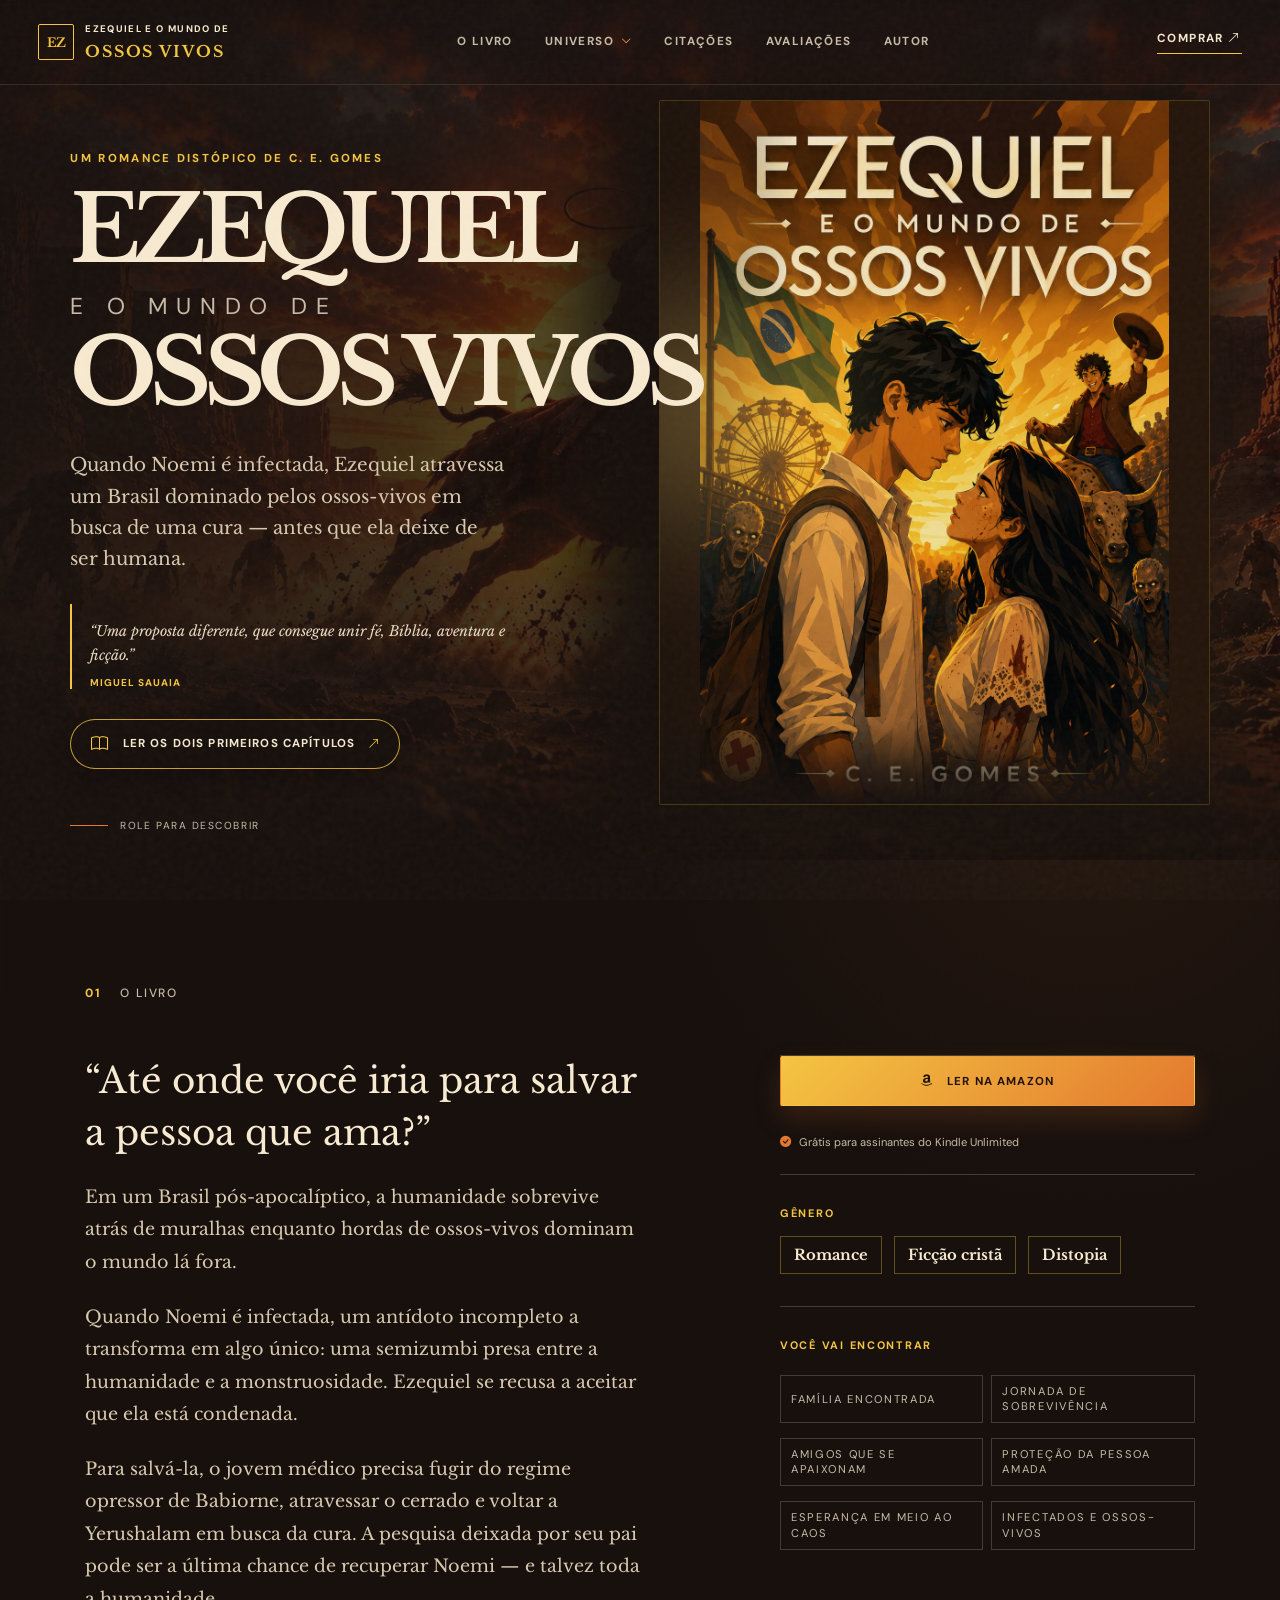
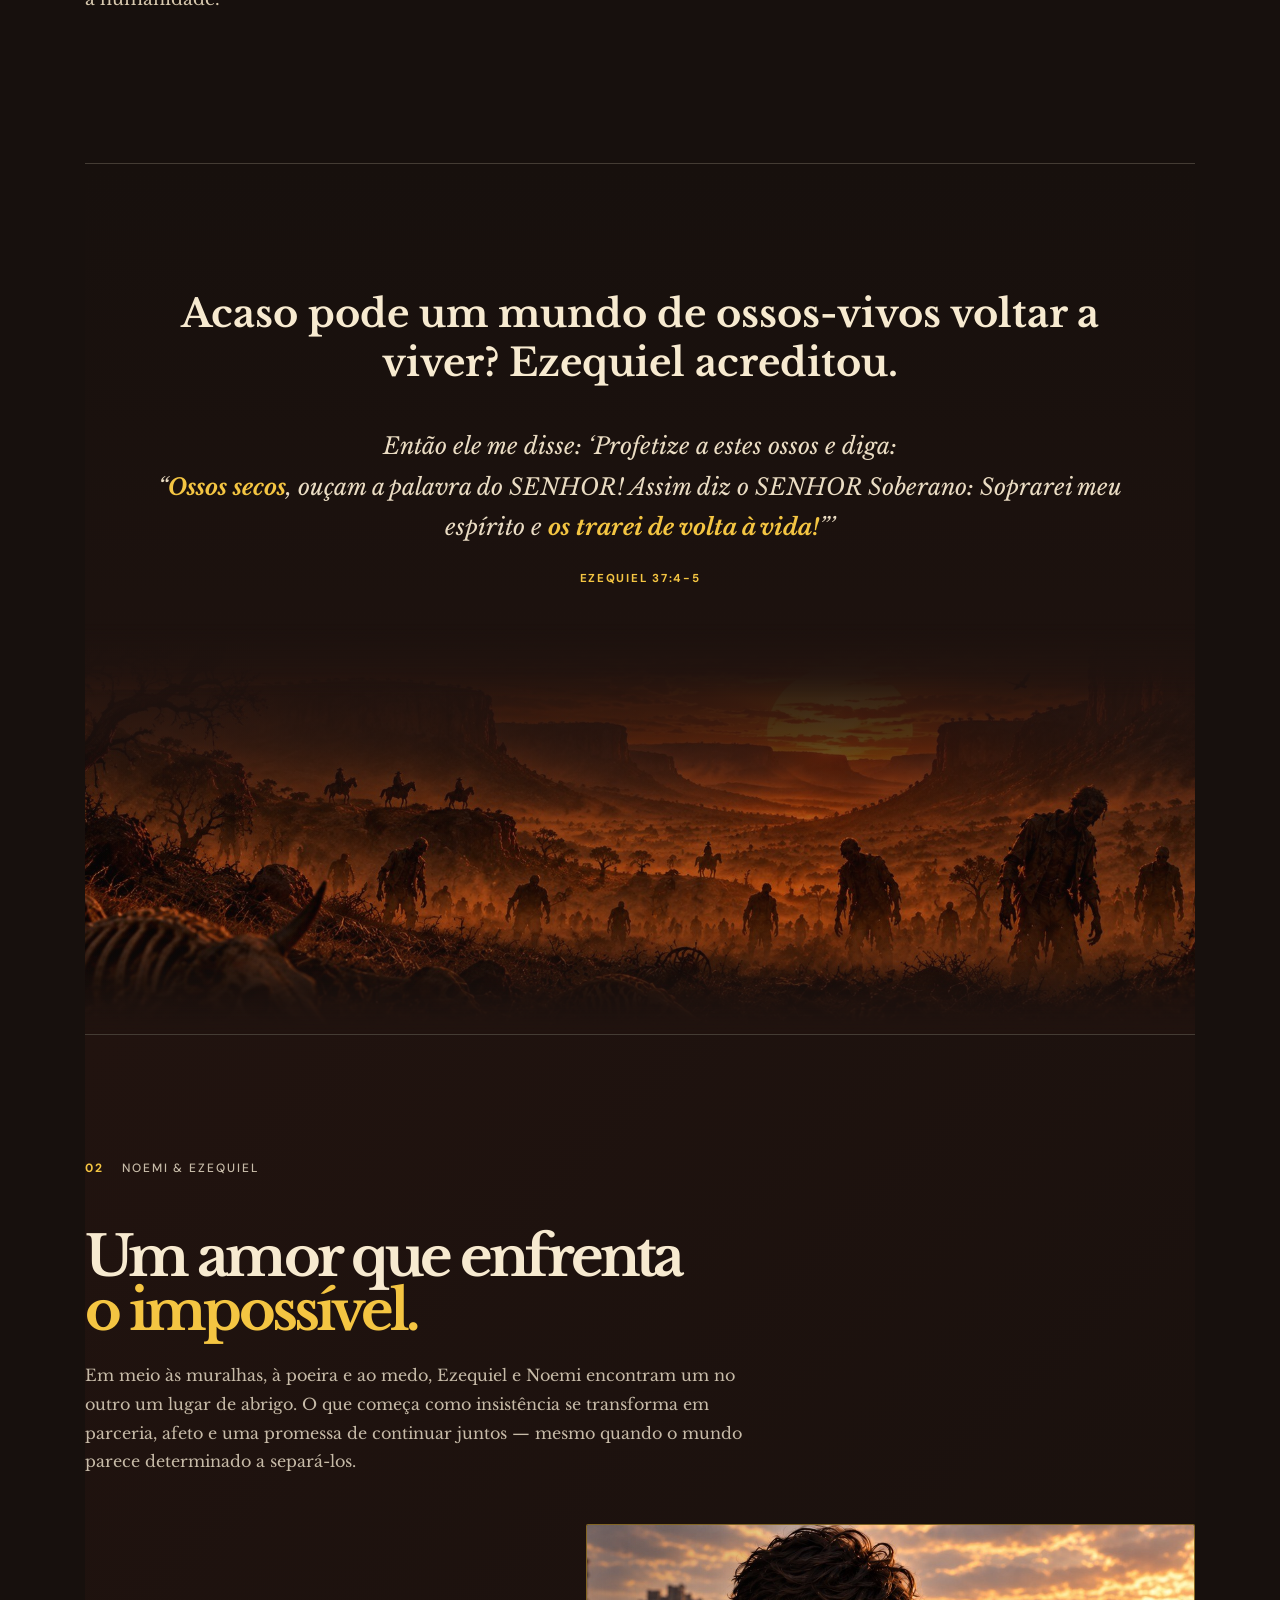
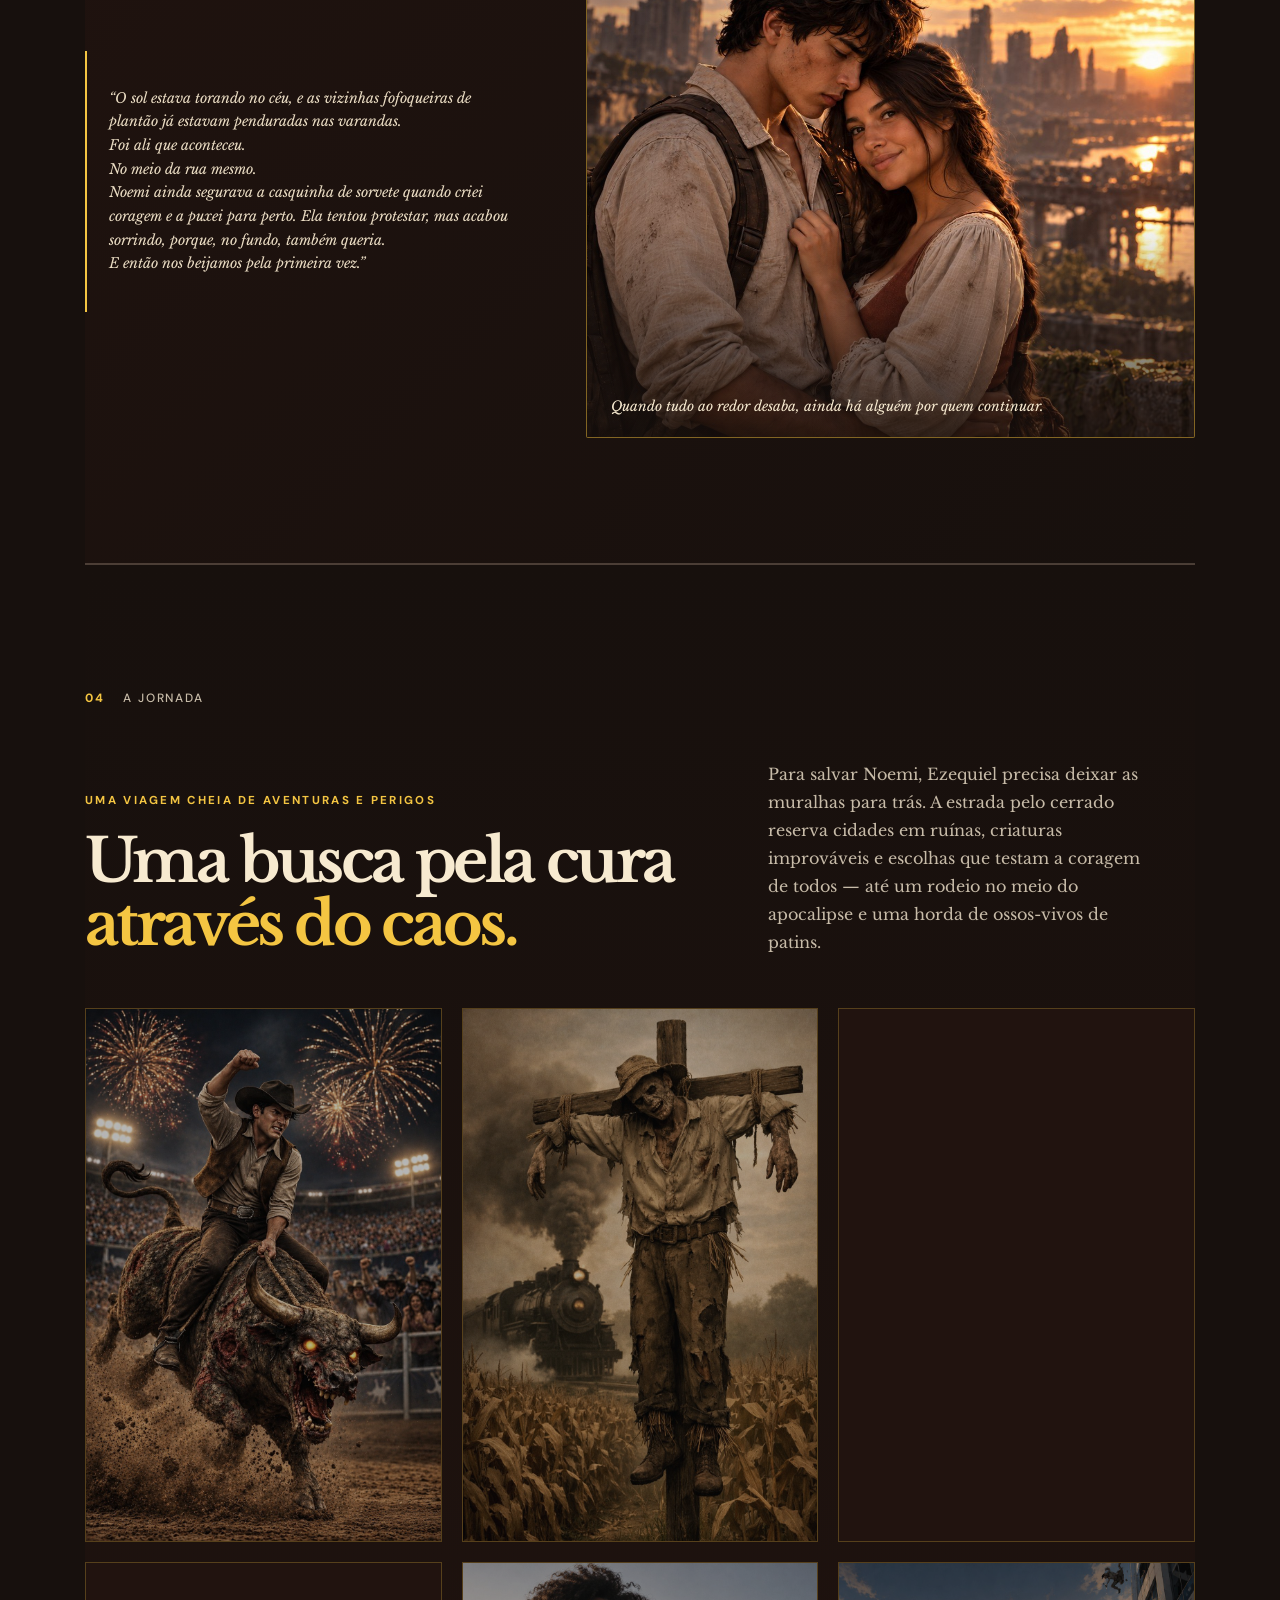
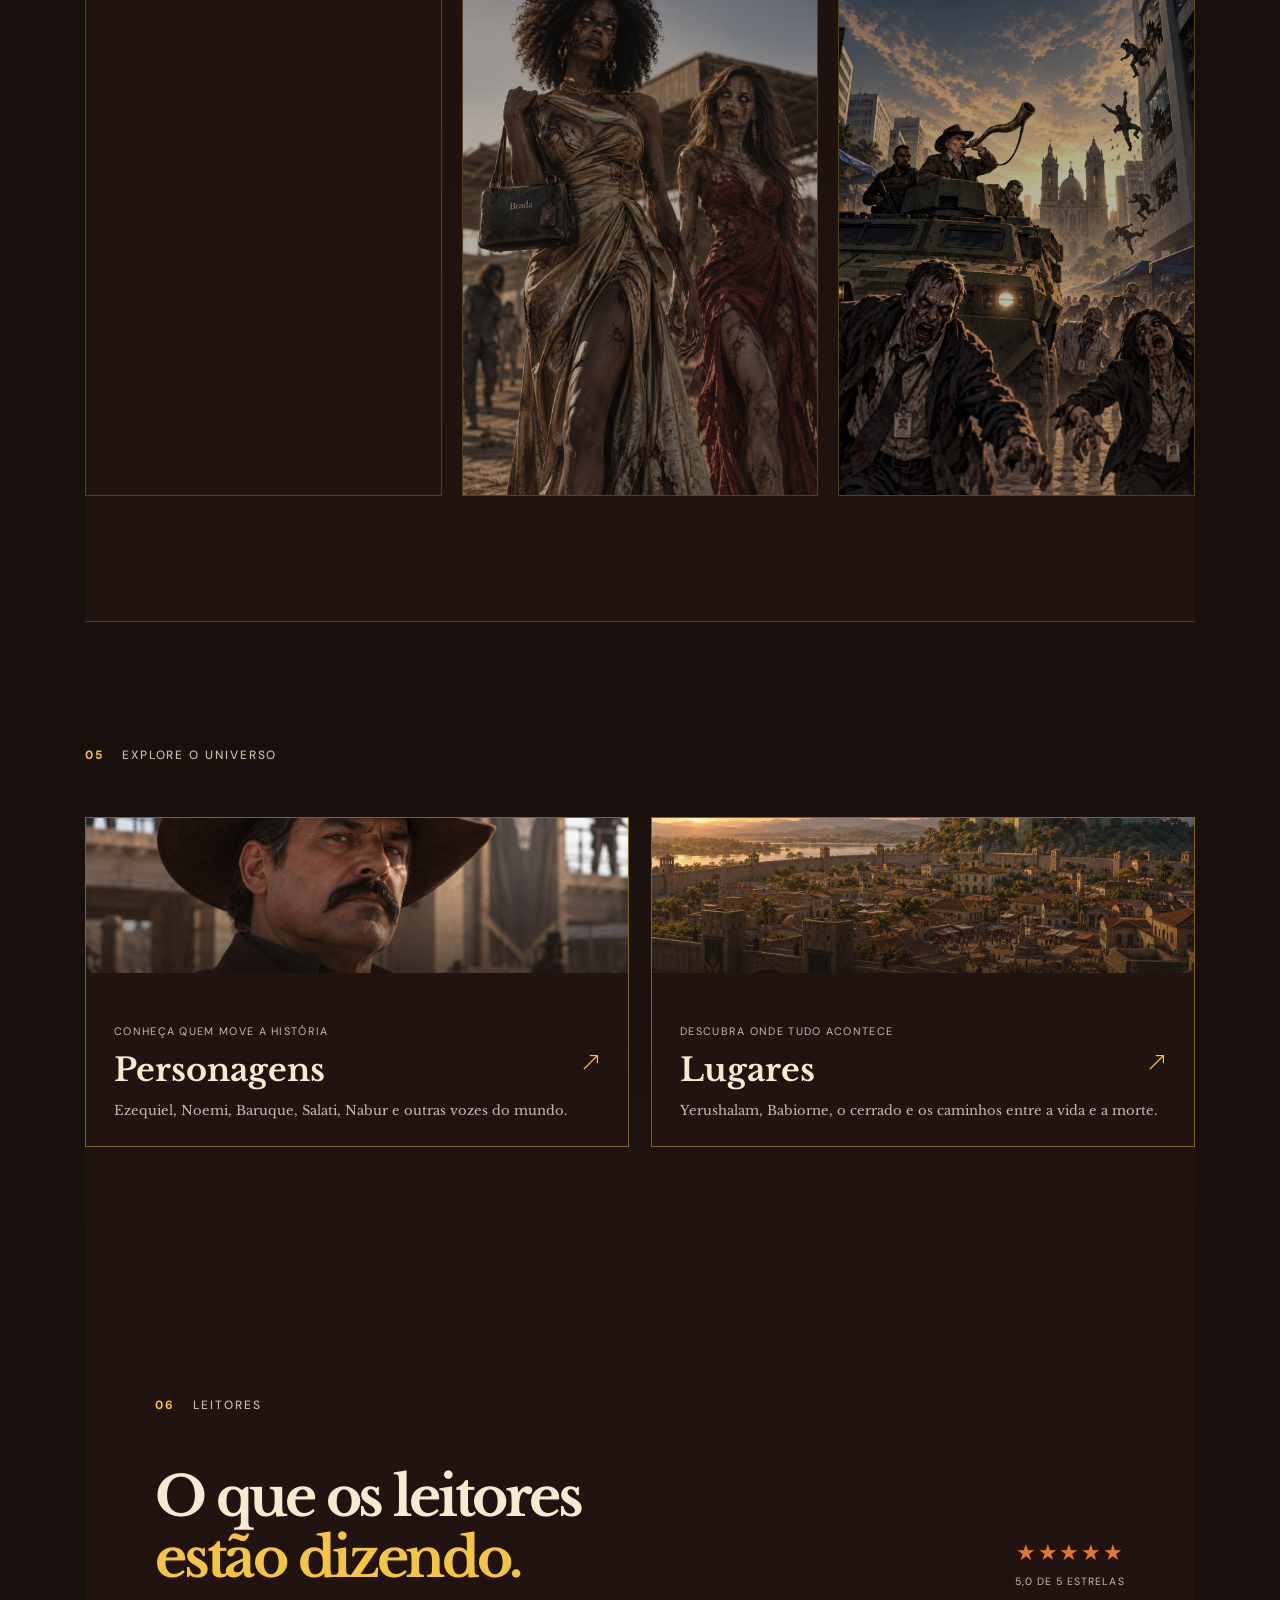
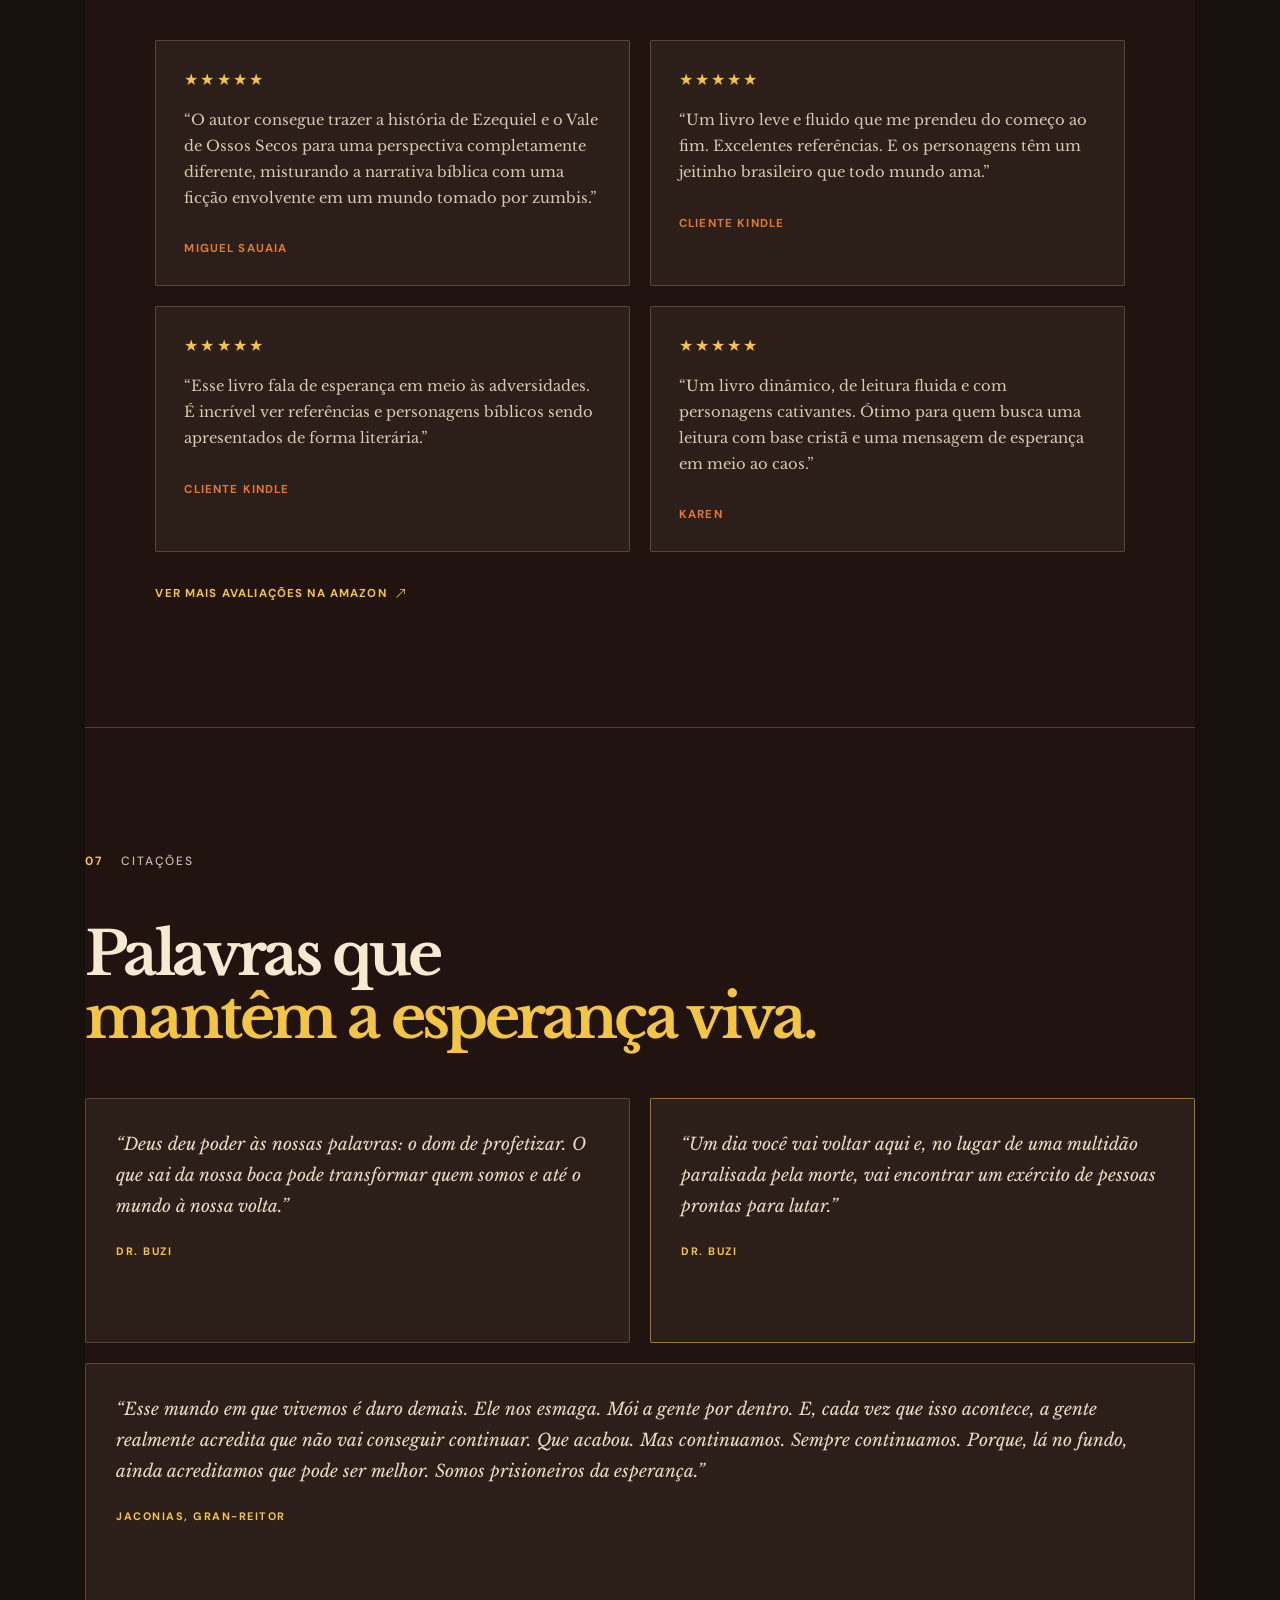
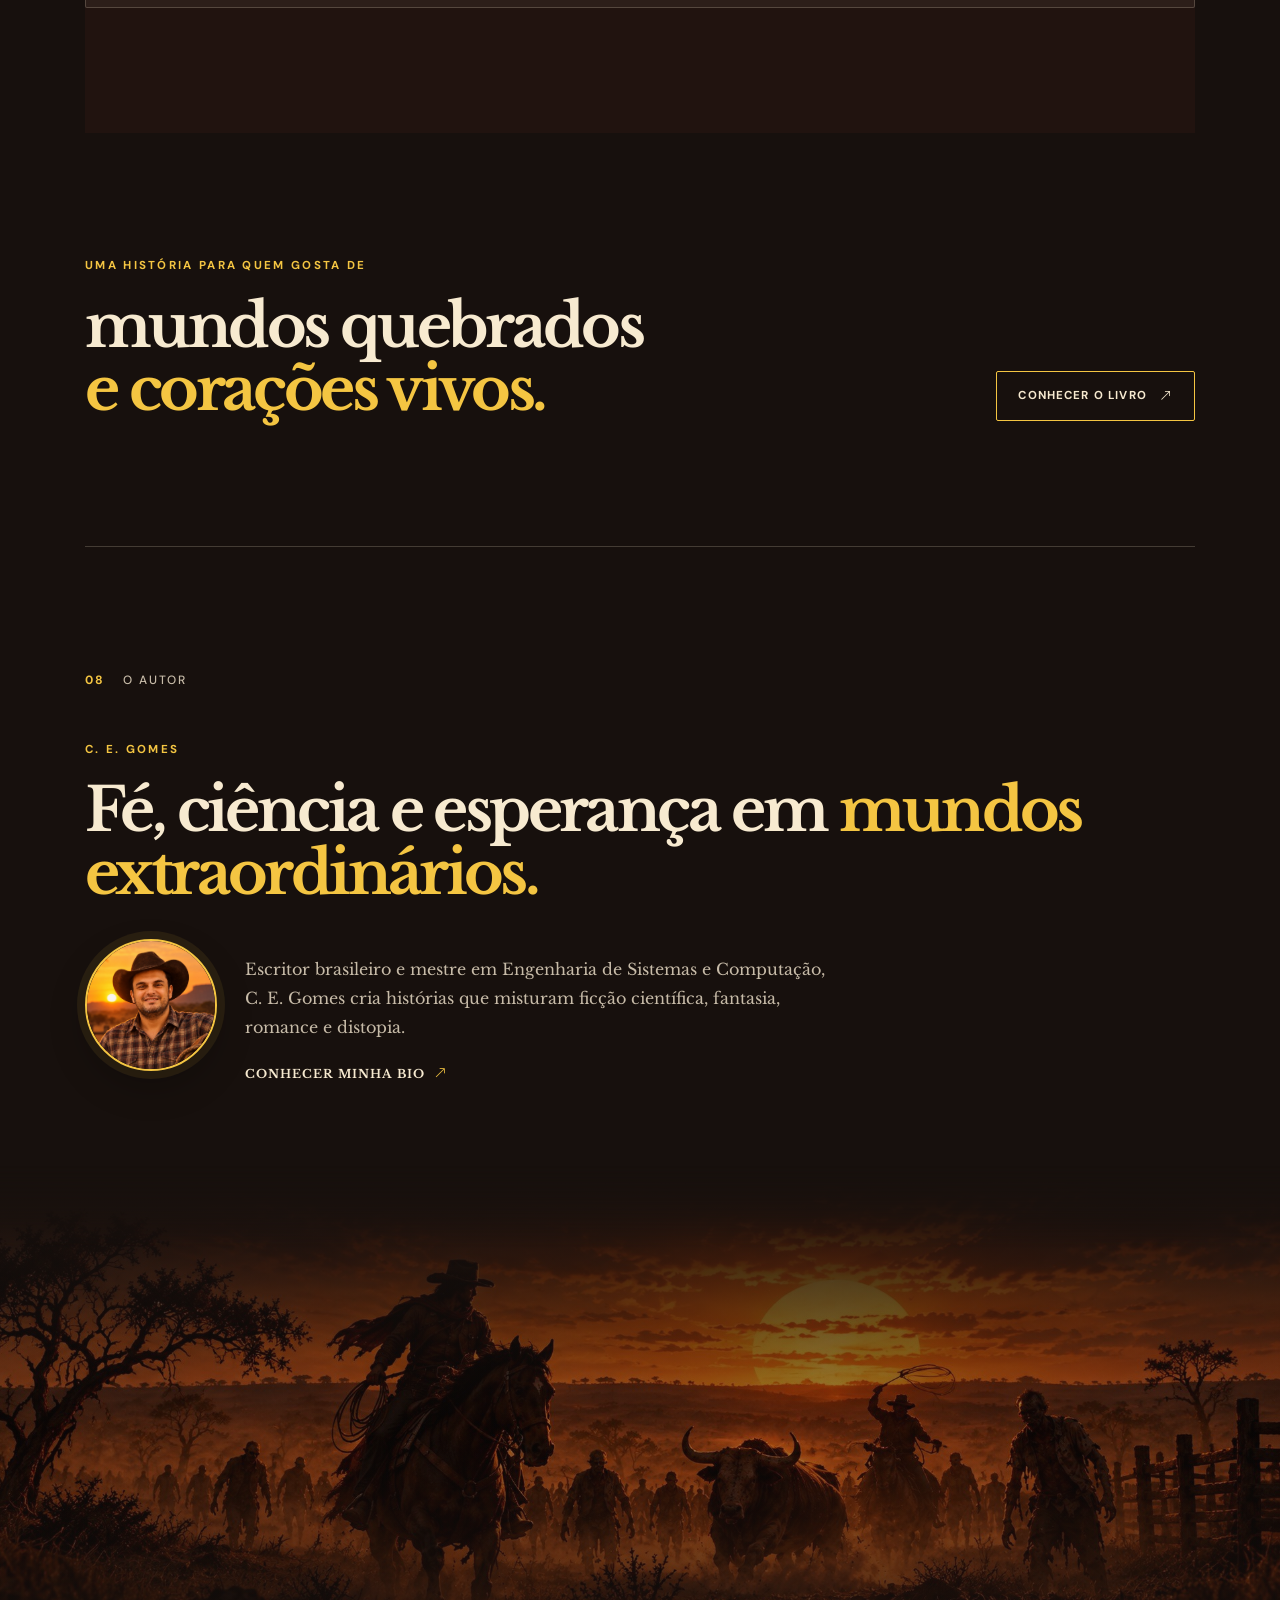
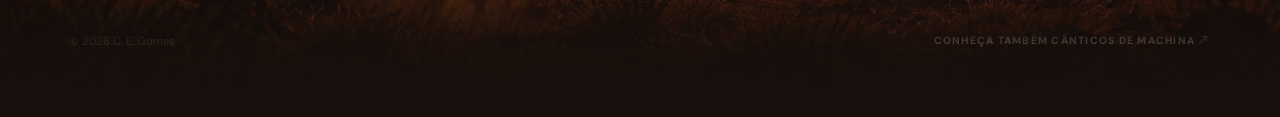
==== index.html @ b2d945de "melhoria layout 6" ====
<!doctype html>
<html lang="pt-BR">

<head>
  <meta charset="utf-8">
  <meta name="viewport" content="width=device-width, initial-scale=1">
  <meta name="description" content="Ezequiel e o Mundo de Ossos Vivos, romance distópico de C. E. Gomes.">
  <meta name="theme-color" content="#17100d">
  <meta name="author" content="C. E. Gomes">
  <meta property="og:type" content="book">
  <meta property="og:locale" content="pt_BR">
  <meta property="og:title" content="Ezequiel e o Mundo de Ossos Vivos | C. E. Gomes">
  <meta property="og:description"
    content="Romance distópico cristão sobre amor, fé e sobrevivência em um Brasil pós-apocalíptico.">
  <meta property="og:image" content="img/capa-ezequiel.jpeg">
  <meta name="twitter:card" content="summary_large_image">
  <title>Ezequiel e o Mundo de Ossos Vivos | C. E. Gomes</title>
  <link rel="icon" type="image/jpeg" href="img/capa-ezequiel.jpeg">
  <link rel="preconnect" href="https://fonts.googleapis.com">
  <link rel="preconnect" href="https://fonts.gstatic.com" crossorigin>
  <link
    href="https://fonts.googleapis.com/css2?family=DM+Sans:wght@400;500;600;700&amp;family=Libre+Baskerville:wght@400;700&amp;display=swap"
    rel="stylesheet">
  <link rel="stylesheet" href="https://cdn.jsdelivr.net/npm/bootstrap-icons@1.13.1/font/bootstrap-icons.min.css">
  <link rel="stylesheet" href="css/styles.css">
  <link rel="stylesheet" href="css/mobile-fix.css">
  <link rel="stylesheet" href="css/nav-mobile.css">
  <script type="application/ld+json">
  {
    "@context": "https://schema.org",
    "@type": "Book",
    "name": "Ezequiel e o Mundo de Ossos Vivos",
    "author": {"@type": "Person", "name": "C. E. Gomes"},
    "inLanguage": "pt-BR",
    "genre": ["Romance", "Ficção cristã", "Distopia"],
    "description": "Romance distópico cristão sobre amor, fé e sobrevivência em um Brasil pós-apocalíptico.",
    "image": "img/capa-ezequiel.jpeg"
  }
  </script>
</head>

<body>
  <a class="skip-link" href="#inicio">Pular para o conteúdo principal</a>
  <div class="grain" aria-hidden="true"></div>
  <header class="site-header">
    <a class="brand" href="#inicio" aria-label="Ezequiel e o Mundo de Ossos Vivos — início"><span>EZ</span><em>Ezequiel
        e o Mundo de Ossos Vivos</em></a>
    <nav aria-label="Navegação principal">
      <a href="#livro">O livro</a><a href="universo.html">Universo</a><a href="#citacoes">Citações</a><a
        href="#avaliacoes">Avaliações</a><a href="#autor">Autor</a>
    </nav>
    <a class="header-buy" href="https://a.co/d/0dIUBMt1" target="_blank" rel="noopener noreferrer">Comprar <i
        class="bi bi-arrow-up-right" aria-hidden="true"></i></a>
  </header>

  <a class="mobile-floating-buy" href="https://a.co/d/0dIUBMt1" target="_blank" rel="noopener noreferrer"><i
      class="bi bi-amazon" aria-hidden="true"></i> Acessar o livro na Amazon <i class="bi bi-arrow-up-right"
      aria-hidden="true"></i></a>

  <main id="inicio" tabindex="-1">
    <section class="hero">
      <div class="hero-copy">
        <p class="kicker">Um romance distópico de C. E. Gomes</p>
        <h1>Ezequiel <small>e o mundo de</small> <span class="hero-title-final">Ossos Vivos</span></h1>
        <p class="lead">Quando Noemi é infectada, Ezequiel atravessa um Brasil dominado pelos ossos-vivos em busca de
          uma cura — antes que ela deixe de ser humana.</p>
        <blockquote class="hero-review">
          <p>“Uma proposta diferente, que consegue unir fé, Bíblia, aventura e ficção.”</p>
          <cite><a
              href="https://www.amazon.com.br/portal/customer-reviews/srp/-/REN2RZKV3GG52/ref=cm_cr_arp_d_rvw_ttl?ie=UTF8"
              target="_blank" rel="noopener noreferrer">Miguel Sauaia</a></cite>
        </blockquote>
        <div class="hero-actions">
          <!--a class="text-link" href="#livro">Entrar neste mundo <i class="bi bi-arrow-down"
              aria-hidden="true"></i></a-->
          <a class="button button-primary hero-buy" href="amostra.html" rel="noopener noreferrer"><i class="bi bi-book"
              aria-hidden="true"></i> Ler os dois primeiros capítulos <i class="bi bi-arrow-up-right"
              aria-hidden="true"></i></a>
        </div>
      </div>
      <div class="hero-art">
        <div class="sun-glow" aria-hidden="true"></div><img src="img/capa-ezequiel.jpeg"
          alt="Capa do livro Ezequiel e o Mundo de Ossos Vivos" width="768" height="1152" fetchpriority="high">
      </div>
      <div class="scroll-note"><span></span> role para descobrir</div>
    </section>

    <section class="book-section section" id="livro">
      <div class="section-tag">01 <span>O livro</span></div>
      <div class="book-grid">
        <div class="book-intro">
          <p class="quote">“Até onde você iria para salvar a pessoa que ama?”</p>
          <p>Em um Brasil pós-apocalíptico, a humanidade sobrevive atrás de muralhas enquanto hordas de ossos-vivos
            dominam o mundo lá fora.</p>
          <p>Quando Noemi é infectada, um antídoto incompleto a transforma em algo único: uma semizumbi presa entre a
            humanidade e a monstruosidade. Ezequiel se recusa a aceitar que ela está condenada.</p>
          <p>Para salvá-la, o jovem médico precisa fugir do regime opressor de Babiorne, atravessar o cerrado e voltar a
            Yerushalam em busca da cura. A pesquisa deixada por seu pai pode ser a última chance de recuperar Noemi — e
            talvez toda a humanidade.</p>
        </div>
        <div class="book-facts structured-facts">
          <div class="fact-group"><span class="fact-label">Gênero</span><strong>Romance</strong><strong>Ficção
              cristã</strong><strong>Distopia</strong></div>
          <div class="fact-group"><span class="fact-label">Você vai encontrar</span>
            <div class="trope-list"><span>Família encontrada</span><span>Jornada de sobrevivência</span><span>Amigos que
                se apaixonam</span><span>Proteção da pessoa amada</span><span>Esperança em meio ao
                caos</span><span>Infectados e ossos-vivos</span></div>
          </div>
          <a class="button button-primary static-buy" href="https://a.co/d/0dIUBMt1" target="_blank"
            rel="noopener noreferrer"><i class="bi bi-amazon"></i> Ler na Amazon</a><small class="static-note"><i
              class="bi bi-check-circle-fill"></i> Grátis para assinantes do Kindle Unlimited</small>
        </div>
      </div>
    </section>

    <section class="verse-section section" aria-labelledby="verse-title">
      <h2 id="verse-title">Acaso pode um mundo de ossos-vivos voltar a viver? Ezequiel acreditou.</h2>
      <div class="verse-card">
        <blockquote>
          <p>Então ele me disse: ‘Profetize a estes ossos e diga: <br>“<strong>Ossos secos</strong>, ouçam a palavra do
            SENHOR! Assim diz o SENHOR Soberano: Soprarei meu espírito e <strong>os trarei de volta à vida!</strong>”’
          </p>
          <cite>Ezequiel 37:4-5</cite>
        </blockquote>
      </div>
      <div class="valley-transition" aria-hidden="true"></div>
    </section>

    <section class="romance-section section" id="romance">
      <div class="section-tag">02 <span>Noemi & Ezequiel</span></div>
      <div class="romance-grid">
        <div class="romance-heading">
          <h2>Um amor que enfrenta<br><i>o impossível.</i></h2>
          <p>Em meio às muralhas, à poeira e ao medo, Ezequiel e Noemi encontram um no outro um lugar de abrigo. O que
            começa como insistência se transforma em parceria, afeto e uma promessa de continuar juntos — mesmo quando o
            mundo parece determinado a separá-los.</p>
        </div>
        <div class="romance-lower">
          <blockquote class="romance-quote">
            <p>“O sol estava torando no céu, e as vizinhas fofoqueiras de plantão já estavam penduradas nas
              varandas.<br>Foi ali que aconteceu.<br>No meio da rua mesmo.<br>Noemi ainda segurava a casquinha de
              sorvete quando criei coragem e a puxei para perto. Ela tentou protestar, mas acabou sorrindo, porque, no
              fundo, também queria.<br>E então nos beijamos pela primeira vez.”</p>
          </blockquote>
          <figure class="romance-image"><img src="img/ezequiel_noemi.jpg" loading="lazy" decoding="async" width="768"
              height="512" alt="Ezequiel e Noemi juntos diante de uma cidade em ruínas">
            <figcaption>Quando tudo ao redor desaba, ainda há alguém por quem continuar.</figcaption>
          </figure>
        </div>
      </div>
    </section>

    <section class="adventures section" id="aventuras">
      <div class="section-tag">04 <span>A jornada</span></div>
      <div class="adventures-heading">
        <div>
          <p class="kicker">Uma viagem cheia de aventuras e perigos</p>
          <h2>Uma busca pela cura<br><i>através do caos.</i></h2>
        </div>
        <p>Para salvar Noemi, Ezequiel precisa deixar as muralhas para trás. A estrada pelo cerrado reserva cidades em
          ruínas, criaturas improváveis e escolhas que testam a coragem de todos — até um rodeio no meio do apocalipse e
          uma horda de ossos-vivos de patins.</p>
      </div>
      <div class="adventure-grid">
        <!-- <article><img src="img/blackfriday.jpg" alt="Ossos-vivos diante de uma loja em uma Black Friday"></article> -->
        <article><img src="img/rodeio.jpg" loading="lazy" decoding="async"
            alt="Ezequiel montado em um touro durante um rodeio"></article>
        <article><img src="img/espantalho.jpg" loading="lazy" decoding="async"
            alt="Espantalho de ossos-vivos em uma plantação"></article>
        <article><img src="img/papainoel.jpg" loading="lazy" decoding="async"
            alt="Papai Noel pós-apocalíptico conduzindo uma carroça"></article>
        <article><img src="img/patins.jpg" loading="lazy" decoding="async"
            alt="Horda de ossos-vivos usando patins em uma cidade destruída"></article>
        <article><img src="img/modelos.jpg" loading="lazy" decoding="async"
            alt="Duas modelos ossos-vivos em meio às ruínas"></article>
        <article><img src="img/berrante.jpg" loading="lazy" decoding="async"
            alt="Coronel Nabur tocando um berrante e atraindo uma horda de zumbis na cidade"></article>
      </div>
    </section>

    <section class="universe-explore section">
      <div class="section-tag">05 <span>Explore o universo</span></div>
      <div class="universe-explore-grid"><a href="personagens.html"><span>Conheça quem move a
            história</span><strong>Personagens <i class="bi bi-arrow-up-right"></i></strong><small>Ezequiel, Noemi,
            Baruque, Salati, Nabur e outras vozes do mundo.</small></a><a href="lugares.html"><span>Descubra onde tudo
            acontece</span><strong>Lugares <i class="bi bi-arrow-up-right"></i></strong><small>Yerushalam, Babiorne, o
            cerrado e os caminhos entre a vida e a morte.</small></a></div>
    </section>

    <section class="reviews section" id="avaliacoes">
      <div class="section-tag">06 <span>Leitores</span></div>
      <div class="reviews-heading">
        <h2>O que os leitores<br><i>estão dizendo.</i></h2><span class="rating">★★★★★<small>5,0 de 5
            estrelas</small></span>
      </div>
      <div class="review-grid">
        <blockquote>
          <div>★★★★★</div>
          <p>“O autor consegue trazer a história de Ezequiel e o Vale de Ossos Secos para uma perspectiva completamente
            diferente, misturando a narrativa bíblica com uma ficção envolvente em um mundo tomado por zumbis.”</p>
          <cite><a
              href="https://www.amazon.com.br/portal/customer-reviews/srp/-/REN2RZKV3GG52/ref=cm_cr_arp_d_rvw_ttl?ie=UTF8"
              target="_blank" rel="noopener noreferrer">Miguel Sauaia</a></cite>
        </blockquote>
        <blockquote>
          <div>★★★★★</div>
          <p>“Um livro leve e fluido que me prendeu do começo ao fim. Excelentes referências. E os personagens têm um
            jeitinho brasileiro que todo mundo ama.”</p><cite><a
              href="https://www.amazon.com.br/portal/customer-reviews/srp/-/R3BR2YIOZWEPUI/ref=cm_cr_arp_d_rvw_ttl?ie=UTF8"
              target="_blank" rel="noopener noreferrer">Cliente Kindle</a></cite>
        </blockquote>
        <blockquote>
          <div>★★★★★</div>
          <p>“Esse livro fala de esperança em meio às adversidades. É incrível ver referências e personagens bíblicos
            sendo apresentados de forma literária.”</p><cite><a
              href="https://www.amazon.com.br/portal/customer-reviews/srp/-/RK0BCZ67DJRFD/ref=cm_cr_arp_d_rvw_ttl?ie=UTF8"
              target="_blank" rel="noopener noreferrer">Cliente Kindle</a></cite>
        </blockquote>
        <blockquote>
          <div>★★★★★</div>
          <p>“Um livro dinâmico, de leitura fluida e com personagens cativantes. Ótimo para quem busca uma leitura com
            base cristã e uma mensagem de esperança em meio ao caos.”</p><cite><a
              href="https://www.amazon.com.br/portal/customer-reviews/srp/-/R16V5ZR0Q7KJT4/ref=cm_cr_arp_d_rvw_ttl?ie=UTF8"
              target="_blank" rel="noopener noreferrer">Karen</a></cite>
        </blockquote>
      </div>
      <a class="reviews-more-link" href="https://www.amazon.com.br/portal/customer-reviews/B0GTSL6Y2M/" target="_blank"
        rel="noopener noreferrer">
        Ver mais avaliações na Amazon <i class="bi bi-arrow-up-right" aria-hidden="true"></i>
      </a>
    </section>

    <section class="featured-quotes section" id="citacoes">
      <div class="section-tag">07 <span>Citações</span></div>
      <div class="featured-quotes-head">
        <h2>Palavras que<br><i>mantêm a esperança viva.</i></h2><a class="text-link" href="#citacoes">Ir para as
          citações <i class="bi bi-arrow-up-right"></i></a>
      </div>
      <div class="quote-stack">
        <blockquote>
          <p>“Deus deu poder às nossas palavras: o dom de profetizar. O que sai da nossa boca pode transformar quem
            somos e até o mundo à nossa volta.”</p><cite>Dr. Buzi</cite>
        </blockquote>
        <blockquote>
          <p>“Um dia você vai voltar aqui e, no lugar de uma multidão paralisada pela morte, vai encontrar um exército
            de pessoas prontas para lutar.”</p><cite>Dr. Buzi</cite>
        </blockquote>
        <blockquote>
          <p>“Esse mundo em que vivemos é duro demais. Ele nos esmaga. Mói a gente por dentro. E, cada vez que isso
            acontece, a gente realmente acredita que não vai conseguir continuar. Que acabou. Mas continuamos. Sempre
            continuamos. Porque, lá no fundo,
            ainda acreditamos que pode ser melhor. Somos prisioneiros da esperança.”</p><cite>Jaconias,
            Gran-Reitor</cite>
        </blockquote>
      </div>
    </section>
    <section class="author section" id="autor">
      <div class="section-tag">08 <span>O autor</span></div>
      <div class="author-grid">
        <div class="author-heading">
          <div>
            <p class="kicker">C. E. Gomes</p>
            <h2>Fé, ciência e esperança em <i>mundos extraordinários.</i></h2>
          </div>
        </div>
        <div class="author-bio">
          <img class="author-avatar" src="img/cegomes.jpg" loading="lazy" decoding="async"
            alt="C. E. Gomes, autor de Ezequiel e o Mundo de Ossos Vivos">
          <div class="author-copy">
            <p>Escritor brasileiro e mestre em Engenharia de Sistemas e Computação, C. E. Gomes cria histórias que
              misturam ficção científica, fantasia, romance e distopia.</p><a class="text-link"
              href="https://www.instagram.com/carlosgomes85" target="_blank" rel="noopener noreferrer">Acompanhar o
              autor
              <i class="bi bi-arrow-up-right"></i></a>
          </div>
        </div>
      </div>
    </section>
    <section class="closing section">
      <div>
        <p class="kicker">Uma história para quem gosta de</p>
        <h2>mundos quebrados<br><i>e corações vivos.</i></h2>
      </div><a class="button button-outline" href="https://a.co/d/0dIUBMt1" target="_blank"
        rel="noopener noreferrer">Conhecer o livro <i class="bi bi-arrow-up-right"></i></a>
    </section>
    <div class="pawns-transition" aria-hidden="true"></div>
  </main>
  <footer><span>© 2026 C. E. Gomes</span><a href="https://www.canticosdemachina.com.br/" target="_blank"
      rel="noopener noreferrer">Conheça também Cânticos de Machina <i class="bi bi-arrow-up-right"></i></a></footer>
  <script>
    document.addEventListener('DOMContentLoaded', function () {
      const authorLink = document.querySelector('.author .text-link');
      if (authorLink) {
        authorLink.href = 'https://carlosgomes85.github.io/bio/';
        authorLink.target = '_blank';
        authorLink.rel = 'noopener noreferrer';
        authorLink.innerHTML = 'Conhecer minha bio <i class="bi bi-arrow-up-right"></i>';
      }
    });
  </script>
  <script src="js/nav.js"></script>
</body>

</html>
---- css/styles.css ----
:root{--ink:#f7ead0;--muted:#b6a992;--dark:#17100d;--rust:#a84622;--orange:#e3792f;--line:rgba(247,234,208,.2);--serif:"Libre Baskerville",Georgia,serif;--sans:"DM Sans",Arial,sans-serif}*{box-sizing:border-box}html{scroll-behavior:smooth}body{margin:0;background:var(--dark);color:var(--ink);font-family:var(--sans);overflow-x:hidden}.grain{position:fixed;inset:0;z-index:10;opacity:.045;pointer-events:none;background-image:url("data:image/svg+xml,%3Csvg viewBox='0 0 180 180' xmlns='http://www.w3.org/2000/svg'%3E%3Cfilter id='n'%3E%3CfeTurbulence type='fractalNoise' baseFrequency='.8' numOctaves='3' stitchTiles='stitch'/%3E%3C/filter%3E%3Crect width='100%25' height='100%25' filter='url(%23n)' opacity='.8'/%3E%3C/svg%3E")}.site-header{position:absolute;z-index:5;top:0;left:0;right:0;display:flex;align-items:center;justify-content:space-between;padding:28px 5.5vw;border-bottom:1px solid rgba(247,234,208,.13)}.brand{display:flex;align-items:center;gap:10px;color:var(--ink);text-decoration:none}.brand span{display:grid;width:35px;height:35px;place-items:center;border:1px solid var(--orange);color:var(--orange);font:700 .76rem var(--serif);letter-spacing:-.08em}.brand em{font:500 .78rem var(--sans);font-style:normal;letter-spacing:.12em;text-transform:uppercase}.site-header nav{display:flex;gap:35px}.site-header nav a,.header-buy,footer a{color:var(--muted);font-size:.73rem;font-weight:700;letter-spacing:.12em;text-decoration:none;text-transform:uppercase}.site-header nav a:hover,.header-buy:hover,footer a:hover{color:var(--ink)}.header-buy{color:var(--ink);border-bottom:1px solid var(--orange);padding-bottom:7px}.hero{position:relative;display:grid;min-height:760px;grid-template-columns:52% 48%;align-items:center;padding:130px 5.5vw 70px;overflow:hidden;background:radial-gradient(circle at 74% 43%,rgba(180,65,24,.48),transparent 30%),linear-gradient(110deg,#17100d 25%,#32150d 100%)}.hero:after{content:"";position:absolute;inset:0;background:linear-gradient(90deg,var(--dark) 0%,transparent 64%);pointer-events:none}.hero-copy{position:relative;z-index:2;max-width:670px}.kicker{margin:0 0 22px;color:var(--orange);font-size:.72rem;font-weight:700;letter-spacing:.2em;text-transform:uppercase}.hero h1{max-width:680px;margin:0;font:700 clamp(3.6rem,7.2vw,7.5rem)/.88 var(--serif);letter-spacing:-.08em;text-transform:uppercase}.hero h1 small{display:block;margin:18px 0 7px;color:var(--muted);font:400 clamp(1rem,1.8vw,1.5rem)/1 var(--sans);letter-spacing:.38em;text-transform:uppercase}.lead{max-width:410px;margin:34px 0 30px;color:#d7c8ae;font:1.15rem/1.7 var(--serif)}.hero-actions{display:flex;align-items:center;flex-wrap:wrap;gap:24px}.button{display:inline-flex;align-items:center;gap:13px;padding:16px 21px;border:1px solid transparent;color:var(--dark);font-size:.72rem;font-weight:700;letter-spacing:.1em;text-decoration:none;text-transform:uppercase;transition:.2s}.button-primary{background:var(--orange);box-shadow:0 12px 28px rgba(227,121,47,.17)}.button-primary:hover{background:#f19145;transform:translateY(-2px)}.text-link{color:var(--ink);font-size:.74rem;font-weight:700;letter-spacing:.08em;text-decoration:none;text-transform:uppercase}.text-link i{margin-left:5px;color:var(--orange)}.text-link:hover{color:var(--orange)}.hero-art{position:absolute;z-index:1;top:100px;right:5.5vw;width:min(43vw,570px);height:calc(100% - 155px);overflow:hidden;box-shadow:-30px 0 80px 50px var(--dark)}.hero-art img{width:100%;height:100%;object-fit:cover;object-position:center;filter:saturate(.9);opacity:.94}.hero-art:after{content:"";position:absolute;inset:0;background:linear-gradient(90deg,var(--dark),transparent 30%,transparent 80%,rgba(23,16,13,.35)),linear-gradient(0deg,var(--dark),transparent 20%)}.sun-glow{position:absolute;z-index:1;top:29%;left:-15%;width:50%;height:30%;border-radius:50%;background:var(--orange);filter:blur(75px);opacity:.23}.scroll-note{position:absolute;z-index:3;bottom:28px;left:5.5vw;display:flex;align-items:center;gap:12px;color:var(--muted);font-size:.64rem;letter-spacing:.15em;text-transform:uppercase}.scroll-note span{display:block;width:38px;height:1px;background:var(--orange)}.section{width:min(1110px,89vw);margin:0 auto;padding:125px 0}.section-tag{display:flex;align-items:center;gap:18px;margin-bottom:54px;color:var(--orange);font-size:.75rem;font-weight:700;letter-spacing:.16em}.section-tag span{color:var(--muted);font-weight:500;text-transform:uppercase}.book-section{border-bottom:1px solid var(--line)}.book-grid{display:grid;grid-template-columns:1.15fr .85fr;gap:12%;}.book-intro{font:1.1rem/1.85 var(--serif);color:#d7c8ae}.book-intro p{margin:0 0 22px}.book-intro .quote{max-width:600px;color:var(--ink);font-size:clamp(1.5rem,2.8vw,2.25rem);line-height:1.45}.book-facts{display:flex;flex-wrap:wrap;align-content:start;gap:0;border-top:1px solid var(--line)}.book-facts>div{width:50%;padding:22px 0;border-bottom:1px solid var(--line)}.book-facts strong,.book-facts span{display:block}.book-facts strong{font:700 1.2rem var(--serif)}.book-facts span{margin-top:7px;color:var(--muted);font-size:.68rem;letter-spacing:.15em;text-transform:uppercase}.book-facts .button{width:100%;justify-content:center;margin-top:30px}.book-facts small{width:100%;margin-top:17px;color:var(--muted);font-size:.7rem}.book-facts small i{color:var(--orange);margin-right:5px}.themes{background:linear-gradient(180deg,var(--dark),#24130e);width:100%;padding-left:5.5vw;padding-right:5.5vw}.themes .section-tag,.theme-grid{max-width:1110px;margin-left:auto;margin-right:auto}.theme-grid{display:grid;grid-template-columns:repeat(3,1fr);gap:7%;}.theme-grid article{border-top:1px solid var(--orange);padding-top:22px}.theme-number{color:var(--orange);font-size:.7rem;font-weight:700;letter-spacing:.15em}.theme-grid h2{margin:28px 0 13px;font:700 2rem var(--serif)}.theme-grid p{max-width:250px;margin:0;color:var(--muted);font:1rem/1.65 var(--serif)}.closing{display:flex;align-items:end;justify-content:space-between;gap:30px}.closing h2,.author h2{margin:0;font:700 clamp(2.2rem,4.7vw,4.5rem)/1.05 var(--serif);letter-spacing:-.06em}.closing h2 i{color:var(--orange);font-style:normal}.button-outline{border-color:var(--orange);color:var(--ink);white-space:nowrap}.button-outline:hover{background:var(--orange);color:var(--dark)}.author{border-top:1px solid var(--line)}.author-grid{display:grid;grid-template-columns:1.2fr .8fr;gap:12%;align-items:end}.author-grid>div:last-child{color:var(--muted);font:1rem/1.8 var(--serif)}footer{display:flex;justify-content:space-between;padding:26px 5.5vw;border-top:1px solid var(--line);color:#776a5a;font-size:.7rem}footer a{font-size:.65rem}
@media(max-width:700px){.site-header{padding:21px 6vw}.site-header nav{display:none}.header-buy{font-size:.63rem}.hero{display:block;min-height:800px;padding:150px 6vw 80px}.hero:after{background:linear-gradient(0deg,var(--dark) 7%,transparent 55%,rgba(23,16,13,.7))}.hero-copy{max-width:95%}.hero h1{font-size:clamp(3rem,15vw,5.2rem)}.hero h1 small{font-size:.86rem;letter-spacing:.2em}.lead{font-size:1rem;margin-top:25px}.hero-art{top:auto;right:0;bottom:0;width:100%;height:58%;box-shadow:0 -40px 70px 25px var(--dark)}.scroll-note{display:none}.section{width:88vw;padding:82px 0}.book-grid,.author-grid{grid-template-columns:1fr;gap:48px}.section-tag{margin-bottom:35px}.book-intro{font-size:1rem}.book-intro .quote{font-size:1.45rem}.themes{padding-left:6vw;padding-right:6vw}.theme-grid{grid-template-columns:1fr;gap:35px}.theme-grid h2{margin-top:13px}.theme-grid p{max-width:100%}.closing{display:block}.closing .button{margin-top:32px}footer{display:block;padding:25px 6vw}footer a{display:block;margin-top:14px}}
.verse-section{order:3;border-bottom:1px solid var(--line);background:linear-gradient(180deg,#17100d,#21130f)}.verse-card{display:flex;justify-content:center;padding:38px 0;text-align:center}.verse-card blockquote{max-width:1000px;margin:0}.verse-card blockquote p{margin:0;color:#eadcc3;font:italic clamp(1.05rem,1.8vw,1.45rem)/1.75 var(--serif)}.verse-card blockquote strong{color:#f4c542;font-weight:700}.verse-card cite{display:block;margin-top:24px;color:#f4c542;font-size:.72rem;font-style:normal;font-weight:700;letter-spacing:.15em;text-transform:uppercase}
.verse-section h2{max-width:1000px;margin:0 auto;color:var(--ink);font:700 clamp(1.6rem,3vw,2.6rem)/1.3 var(--serif);text-align:center}
.verse-section{padding-bottom:0;overflow:hidden}
.valley-transition{width:100vw;height:clamp(220px,32vw,460px);margin-left:calc((100% - 100vw)/2);background:linear-gradient(180deg,#21130f 0%,rgba(33,19,15,.96) 12%,rgba(33,19,15,.7) 28%,rgba(33,19,15,.16) 46%,transparent 58%,transparent 72%,var(--dark) 100%),linear-gradient(rgba(23,16,13,.24),rgba(23,16,13,.24)),url("../img/vale-ossos.jpg") center center/cover no-repeat;-webkit-mask-image:linear-gradient(180deg,transparent 0%,#000 18%,#000 82%,transparent 100%);mask-image:linear-gradient(180deg,transparent 0%,#000 18%,#000 82%,transparent 100%)}
.pawns-transition{width:100%;height:clamp(190px,25vw,360px);margin:70px 0 -125px;background:linear-gradient(180deg,transparent 0%,rgba(33,19,15,.16) 9%,rgba(33,19,15,.45) 40%,#21130f 100%),linear-gradient(rgba(23,16,13,.32),rgba(23,16,13,.32)),url("../img/peoes.jpg") center center/cover no-repeat;-webkit-mask-image:linear-gradient(180deg,transparent 0%,#000 9%,#000 82%,transparent 100%);mask-image:linear-gradient(180deg,transparent 0%,#000 9%,#000 82%,transparent 100%)}
@media(max-width:700px){.pawns-transition{margin-bottom:-82px}}
@media(max-width:700px){.verse-card{padding:30px 0}.verse-card blockquote p{font-size:1rem}}

.characters{border-bottom:1px solid var(--line)}.character-intro{display:flex;align-items:end;justify-content:space-between;gap:40px;margin-bottom:54px}.character-intro h2{margin:0;font:700 clamp(2rem,4vw,3.6rem) var(--serif);letter-spacing:-.06em}.character-intro p{max-width:380px;margin:0;color:var(--muted);font:1rem/1.7 var(--serif)}.character-grid{display:grid;grid-template-columns:repeat(3,1fr);gap:24px}.character-grid article{border-top:1px solid var(--line);padding-top:16px}.image-placeholder{display:flex;min-height:190px;flex-direction:column;align-items:center;justify-content:center;gap:9px;margin-bottom:20px;border:1px dashed rgba(227,121,47,.6);background:linear-gradient(135deg,rgba(227,121,47,.09),rgba(247,234,208,.02));color:var(--orange);text-align:center}.image-placeholder span{font-size:.72rem;font-weight:700;letter-spacing:.13em;text-transform:uppercase}.image-placeholder small{color:var(--muted);font-size:.66rem}.character-grid h3{margin:0 0 10px;font:700 1.45rem var(--serif)}.character-grid p{margin:0;color:var(--muted);font:.92rem/1.65 var(--serif)}.reviews{background:#21130f;width:100%;padding-left:5.5vw;padding-right:5.5vw}.reviews .section-tag,.reviews-heading,.review-grid{max-width:1110px;margin-left:auto;margin-right:auto}.reviews-heading{display:flex;align-items:end;justify-content:space-between;gap:30px;margin-bottom:52px}.reviews-heading h2{margin:0;font:700 clamp(2rem,4.3vw,3.8rem)/1.1 var(--serif);letter-spacing:-.06em}.reviews-heading h2 i{color:var(--orange);font-style:normal}.rating{color:var(--orange);font-size:1.35rem;letter-spacing:.08em;text-align:right}.rating small{display:block;margin-top:8px;color:var(--muted);font:.66rem var(--sans);letter-spacing:.1em;text-transform:uppercase}.review-grid{display:grid;grid-template-columns:repeat(2,1fr);gap:20px}.review-grid blockquote{margin:0;padding:28px;background:rgba(247,234,208,.05);border:1px solid var(--line)}.review-grid blockquote>div{color:var(--orange);letter-spacing:.13em}.review-grid blockquote p{margin:18px 0 25px;color:#d7c8ae;font:.92rem/1.75 var(--serif)}.review-grid cite{color:var(--ink);font-size:.72rem;font-style:normal;font-weight:700;letter-spacing:.1em;text-transform:uppercase}.review-grid cite a{display:block;margin-top:8px;color:var(--orange);font-size:.65rem;text-decoration:none}.review-grid cite a:hover{text-decoration:underline}
.character-grid,.review-grid{grid-template-columns:repeat(3,1fr)}@media(max-width:700px){.character-grid,.review-grid{grid-template-columns:1fr}.character-intro,.reviews-heading{display:block}.character-intro p{margin-top:20px}.reviews-heading .rating{display:block;margin-top:24px;text-align:left}}
.hero-art{background:#24150b;box-shadow:-30px 0 80px 50px var(--dark),0 0 75px rgba(244,197,66,.12)}.hero-art img{object-fit:contain;object-position:center top}.hero-art:after{background:linear-gradient(90deg,rgba(23,16,13,.5),transparent 25%,transparent 90%),linear-gradient(0deg,var(--dark),transparent 12%)}.sun-glow{background:#ffd86a;opacity:.3}.kicker,.section-tag,.theme-number,.text-link i,.review-grid blockquote>div{color:#f4c542}.brand span{border-color:#f4c542;color:#f4c542}.button-primary{background:linear-gradient(135deg,#f4c542,#e3792f)}.button-primary:hover{background:linear-gradient(135deg,#ffd86a,#f19145)}.theme-grid article{border-top-color:#f4c542}.image-placeholder{border-color:rgba(244,197,66,.7);background:linear-gradient(135deg,rgba(244,197,66,.12),rgba(227,121,47,.06))}.reviews-heading h2 i,.closing h2 i{color:#f4c542}.button-outline{border-color:#f4c542}.button-outline:hover{background:#f4c542}.header-buy{border-bottom-color:#f4c542}
@media(max-width:700px){.hero{display:flex;flex-direction:column;align-items:stretch;min-height:auto;padding:145px 6vw 70px;background:radial-gradient(circle at 50% 25%,rgba(180,65,24,.38),transparent 28rem),#17100d}.hero:after{display:none}.hero-copy{width:100%;max-width:none}.hero h1{font-size:clamp(2.65rem,12.5vw,4.6rem);line-height:.92;letter-spacing:-.07em}.hero h1 small{margin:15px 0 9px;font-size:.75rem;letter-spacing:.2em;line-height:1.25}.lead{max-width:360px;margin:24px 0 26px;font-size:1rem;line-height:1.6}.hero-actions{gap:18px}.hero-art{position:relative;top:auto;right:auto;bottom:auto;width:min(100%,350px);height:auto;aspect-ratio:2/3;margin:50px auto 0;box-shadow:0 -18px 45px rgba(23,16,13,.75),0 0 55px rgba(244,197,66,.12)}.hero-art:after{background:linear-gradient(0deg,rgba(23,16,13,.35),transparent 18%)}.sun-glow{top:25%;left:20%;width:60%;height:35%}}
.hero:before{content:"";position:absolute;z-index:0;inset:-20%;pointer-events:none;background:conic-gradient(from 224deg at 73% 42%,transparent 0deg 7deg,rgba(255,216,106,.13) 8deg 12deg,transparent 13deg 22deg,rgba(244,197,66,.1) 23deg 28deg,transparent 29deg 39deg,rgba(255,216,106,.12) 40deg 46deg,transparent 47deg 60deg,rgba(244,197,66,.08) 61deg 68deg,transparent 69deg 360deg);mix-blend-mode:screen;opacity:.72;animation:sunbeam-drift 16s ease-in-out infinite alternate}.hero-copy,.hero-art{isolation:isolate}@keyframes sunbeam-drift{from{transform:rotate(-2deg) scale(1.02);opacity:.55}to{transform:rotate(2deg) scale(1.06);opacity:.85}}@media(max-width:700px){.hero:before{inset:-10%;background:conic-gradient(from 205deg at 50% 27%,transparent 0deg 9deg,rgba(255,216,106,.13) 10deg 16deg,transparent 17deg 29deg,rgba(244,197,66,.1) 30deg 38deg,transparent 39deg 53deg,rgba(255,216,106,.1) 54deg 61deg,transparent 62deg 360deg);opacity:.58}.hero-copy,.hero-art{isolation:auto}}@media(prefers-reduced-motion:reduce){.hero:before{animation:none}}
@media(max-width:700px){.character-grid,.review-grid{grid-template-columns:1fr}.character-intro,.reviews-heading{display:block}.character-intro p{margin-top:20px}.reviews-heading .rating{display:block;margin-top:24px;text-align:left}}
@media(max-width:700px){.site-header:not(.menu-enhanced){flex-wrap:wrap;align-content:center;min-height:112px}.site-header:not(.menu-enhanced) nav{display:flex;order:3;width:100%;gap:25px;margin-top:10px;overflow-x:auto;scrollbar-width:none;padding-bottom:4px}.site-header:not(.menu-enhanced) nav::-webkit-scrollbar{display:none}.site-header:not(.menu-enhanced) nav a{flex:0 0 auto;font-size:.62rem;white-space:nowrap}.site-header:not(.menu-enhanced)+main.subpage{padding-top:96px}}
/* Título do livro no cabeçalho em duas linhas, sem truncamento. */
.site-header .brand em{display:grid;gap:4px;max-width:none;overflow:visible;font-size:0;line-height:1.05;letter-spacing:0;white-space:nowrap}
.site-header .brand em::before,.site-header .brand em::after{display:block;font-style:normal;font-weight:700;letter-spacing:.13em;text-transform:uppercase}
.site-header .brand em::before{content:"EZEQUIEL E O MUNDO DE";color:var(--ink);font-size:.58rem}
.site-header .brand em::after{content:"OSSOS VIVOS";color:#f4c542;font:700 .9rem/1 var(--serif);letter-spacing:.1em}
:root{--muted:#c7bba8;--surface:#21130f;--line-strong:rgba(244,197,66,.34);--content-width:1110px}:where(a,button,summary):focus-visible{outline:2px solid #f4c542;outline-offset:4px}::selection{background:#f4c542;color:var(--dark)}body{background:radial-gradient(circle at 85% 8%,rgba(227,121,47,.07),transparent 28rem),var(--dark)}.site-header{background:linear-gradient(180deg,rgba(23,16,13,.78),rgba(23,16,13,0));backdrop-filter:blur(3px)}.brand span,.button,.universe-card-grid a,.main-character,.villain-card,.servas-card,.romance-image,.place-card,.review-grid blockquote,.quote-stack blockquote{border-radius:2px}.button{min-height:50px}.button-primary{color:#22140d}.hero{min-height:min(860px,100vh);grid-template-columns:minmax(0,1fr) minmax(360px,.9fr)}.hero-copy{max-width:650px}.hero h1{text-wrap:balance}.hero .lead{max-width:440px}.hero-art{border:1px solid rgba(244,197,66,.18);border-radius:2px}.section{max-width:var(--content-width)}.book-intro p:not(.quote),.author-grid>div:last-child,.romance-copy>p:not(.kicker),.subpage-hero>p:last-child{ text-wrap:pretty}.theme-grid article,.character-grid article,.journey-track article,.others-grid article{transition:border-color .2s ease,transform .2s ease}.theme-grid article:hover,.character-grid article:hover,.journey-track article:hover,.others-grid article:hover{border-color:var(--line-strong);transform:translateY(-3px)}.theme-grid p,.character-grid p,.review-grid blockquote p,.world-grid p,.place-card p{text-wrap:pretty}.world-grid article,.universe-explore-grid a{border-color:var(--line-strong);transition:transform .2s ease,border-color .2s ease,background-color .2s ease}.world-grid article:hover,.universe-explore-grid a:hover{border-color:#f4c542;transform:translateY(-4px)}.reviews,.featured-quotes,.universe-explore,.verse-section{background-color:var(--surface)}.subpage-hero{position:relative;min-height:500px;isolation:isolate}.subpage-hero::after{content:"";position:absolute;z-index:-1;right:-8vw;bottom:5%;width:min(38vw,470px);height:1px;background:linear-gradient(90deg,transparent,rgba(244,197,66,.55));box-shadow:0 0 35px 10px rgba(244,197,66,.08)}.place-card,.character-large-image,.secondary-image,.villain-image,.servas-image,.image-placeholder{transition:filter .25s ease,transform .25s ease}.place-card:hover,.main-character:hover .character-large-image,.secondary-grid article:hover .secondary-image{filter:saturate(1.12) brightness(1.06)}@media(max-width:700px){.site-header{background:linear-gradient(180deg,rgba(23,16,13,.95),rgba(23,16,13,.65))}.hero{min-height:0;grid-template-columns:1fr}.section{width:min(88vw,var(--content-width))}.section-tag{margin-bottom:30px}.subpage-hero{min-height:460px}.subpage-hero::after{right:0;width:55vw}.theme-grid article:hover,.character-grid article:hover,.journey-track article:hover,.others-grid article:hover{transform:none}}
:where(a,button,summary):focus-visible{outline:2px solid #f4c542;outline-offset:4px}.skip-link{position:fixed;top:12px;left:12px;z-index:100;padding:10px 14px;background:#f4c542;color:var(--dark);font-weight:700;text-decoration:none;transform:translateY(-150%);transition:transform .2s}.skip-link:focus{transform:translateY(0)}
@media(prefers-reduced-motion:reduce){html{scroll-behavior:auto}*,*::before,*::after{animation-duration:.01ms!important;animation-iteration-count:1!important;transition-duration:.01ms!important}}
.sample-page{padding:150px 0 0;background:linear-gradient(180deg,#21130f,var(--dark) 28rem)}.sample-hero{width:min(780px,89vw);margin:0 auto;padding:40px 0 90px;text-align:center}.sample-hero h1{margin:0;font:700 clamp(2.4rem,5vw,4.8rem)/1.05 var(--serif);letter-spacing:-.06em}.sample-hero>p:last-child{max-width:520px;margin:24px auto 0;color:var(--muted);font:1.05rem/1.7 var(--serif)}.sample-book{width:min(780px,89vw);margin:0 auto;padding:70px clamp(22px,6vw,72px);background:#f7ead0;color:#21130f;box-shadow:0 25px 70px rgba(0,0,0,.25)}.sample-book-header{text-align:center}.sample-book-header .kicker{color:#9b4a25}.sample-book-header h2{margin:0 0 40px;font:700 clamp(1.6rem,3vw,2.5rem) var(--serif)}.sample-book-header blockquote{margin:0 auto 65px;padding:0 10px;color:#5d4637;font:italic 1rem/1.8 var(--serif)}.sample-book-header cite{display:block;margin-top:14px;font:700 .7rem var(--sans);letter-spacing:.14em;text-transform:uppercase}.sample-text{font:1.08rem/1.95 var(--serif)}.sample-text p{margin:0 0 1.35em}.sample-text h2{margin:2.8em 0 1.2em;color:#9b4a25;font:700 clamp(1.6rem,3vw,2.3rem)/1.2 var(--serif);text-align:center}.sample-text h2:first-child{margin-top:0}.sample-cta{width:min(780px,89vw);margin:0 auto;padding:100px 0 125px;text-align:center}.sample-cta h2{margin:0;font:700 clamp(2rem,4vw,3.6rem)/1.1 var(--serif)}.sample-cta p{margin:20px auto 30px;color:var(--muted);font:1rem/1.7 var(--serif)}
@media(max-width:700px){.sample-page{padding-top:115px}.sample-hero{padding:35px 0 60px}.sample-book{padding:48px 22px}.sample-book-header blockquote{margin-bottom:48px;font-size:.92rem}.sample-text{font-size:1rem;line-height:1.85}.sample-cta{padding:72px 0 88px}}

/* Leitura: a amostra funciona como um miolo de livro, com mais ritmo e hierarquia. */
.sample-page{position:relative;isolation:isolate;background:radial-gradient(circle at 50% 0,rgba(227,121,47,.16),transparent 25rem),linear-gradient(180deg,#21130f 0,#17100d 34rem)}
.sample-hero{position:relative;padding-top:52px}
.sample-hero::after{content:"";display:block;width:72px;height:1px;margin:34px auto 0;background:var(--orange);box-shadow:0 0 18px rgba(227,121,47,.45)}
.sample-hero h1{text-wrap:balance}
.sample-book{position:relative;width:min(820px,89vw);padding:78px clamp(28px,7vw,88px);border:1px solid rgba(155,74,37,.22);border-radius:3px;box-shadow:0 30px 90px rgba(0,0,0,.34),0 0 0 8px rgba(247,234,208,.035);overflow:hidden}
.sample-book::before{content:"";position:absolute;top:0;bottom:0;left:0;width:7px;background:linear-gradient(180deg,#9b4a25,#f0ad58 48%,#9b4a25)}
.sample-book-header{padding-bottom:54px;border-bottom:1px solid rgba(155,74,37,.3)}
.sample-book-header .kicker{margin-bottom:12px;color:#9b4a25;font:700 clamp(1.25rem,2.8vw,1.8rem)/1.2 var(--serif);letter-spacing:-.035em;text-transform:none}
.sample-book-header h2{margin-bottom:34px;color:#7b6452;font:600 .68rem/1.2 var(--sans);letter-spacing:.2em;text-transform:uppercase}
.sample-book-header blockquote{position:relative;max-width:570px;margin-bottom:0;padding:26px 30px 0;border-top:1px solid rgba(155,74,37,.28);font-size:.98rem}
.sample-book-header blockquote::before{content:"“";position:absolute;top:-.22em;left:50%;padding:0 10px;background:#f7ead0;color:#9b4a25;font:700 2.4rem/1 var(--serif);transform:translateX(-50%)}
.sample-text{max-width:620px;margin:0 auto;padding-top:8px;font-size:1.04rem;line-height:2}
.sample-text p{margin-bottom:1.45em;text-wrap:pretty}
.sample-text h2{position:relative;margin:3.9em -3vw 1.5em;padding-top:27px;border-top:1px solid rgba(155,74,37,.36);font-size:clamp(1.7rem,3vw,2.45rem);letter-spacing:-.035em}
.sample-text h2:first-child{margin-top:2.3em;border-top:0;padding-top:0}
.sample-text h2 span{display:block;margin-top:10px;color:#5d4637;font:700 .62em/1.3 var(--sans);letter-spacing:.12em;text-transform:uppercase}
.sample-text h2:first-child span{color:#9b4a25}
.sample-text p:last-child{margin-bottom:0}
.sample-cta{position:relative;width:min(820px,89vw);margin-top:1px;padding:105px 32px 130px}
.sample-cta::before{content:"";position:absolute;top:0;left:50%;width:1px;height:52px;background:var(--orange);transform:translateX(-50%)}
.sample-cta h2{max-width:620px;margin:0 auto;text-wrap:balance}
.sample-cta p{max-width:470px;margin:24px auto 32px}
.sample-cta .button{box-shadow:0 12px 30px rgba(227,121,47,.18)}
@media(max-width:700px){
  .sample-hero{padding-top:35px}
  .sample-book{width:92vw;padding:52px 22px 58px;box-shadow:0 20px 55px rgba(0,0,0,.3),0 0 0 5px rgba(247,234,208,.035)}
  .sample-book::before{width:4px}
  .sample-book-header{padding-bottom:40px}
  .sample-book-header blockquote{padding:24px 8px 0}
  .sample-text{padding-top:2px;font-size:.98rem;line-height:1.9}
  .sample-text h2{margin:3.2em 0 1.35em;padding-top:21px}
  .sample-text h2:first-child{margin-top:2em}
  .sample-cta{width:92vw;padding:85px 8px 100px}
}
 .hero-review{max-width:470px;margin:0 0 30px;padding:16px 0 0 18px;border-left:2px solid #f4c542}.hero-review p{margin:0;color:#eadcc3;font:italic .88rem/1.65 var(--serif)}.hero-review cite{display:block;margin-top:9px;color:#c7bba8;font:.62rem var(--sans);font-style:normal;font-weight:700;letter-spacing:.1em;text-transform:uppercase}.hero-review cite a{color:#f4c542;text-decoration:none}.hero-review cite a:hover{text-decoration:underline}@media(max-width:700px){.hero-review{max-width:390px;margin-bottom:26px;padding-top:13px}.hero-review p{font-size:.82rem}}
---- css/mobile-fix.css ----
/* Ajustes finais para telas estreitas: o brilho não compete com o título. */
@media (max-width: 700px) {
  .hero:before {
    inset: 0;
    background: radial-gradient(ellipse at 50% 22%, rgba(255, 216, 106, .2), transparent 43%);
    opacity: .42;
    animation: none;
    mix-blend-mode: screen;
  }
}

.character-grid .image-placeholder {
  position: relative;
  overflow: hidden;
  min-height: 300px;
  border: 0;
  background-color: #24150b;
  background-position: center;
  background-repeat: no-repeat;
  background-size: cover;
}

.character-grid .image-placeholder::after {
  content: "";
  position: absolute;
  inset: 0;
  background: linear-gradient(0deg, rgba(23, 16, 13, .55), transparent 45%);
}

.character-grid article:nth-child(1) .image-placeholder { background-image: url("../img/ezequiel.jpg"); }
.character-grid article:nth-child(2) .image-placeholder { background-image: url("../img/daniel.jpg"); }
.character-grid article:nth-child(3) .image-placeholder { background-image: url("../img/jeremias.jpg"); }
.character-grid .image-placeholder span,
.character-grid .image-placeholder small { display: none; }

/* As avaliações adicionais continuam dentro da mesma superfície visual. */
.reviews-more { display: none; }
.reviews .review-grid { grid-template-columns: repeat(2, minmax(0, 1fr)); }
.reviews-more-link {
  display: inline-flex;
  align-items: center;
  gap: 8px;
  margin-top: 34px;
  color: #f4c542;
  font-size: .72rem;
  font-weight: 700;
  letter-spacing: .1em;
  text-decoration: none;
  text-transform: uppercase;
}
.reviews-more-link:hover { color: #ffd86a; text-decoration: underline; }

.character-grid article:nth-child(2) .image-placeholder,
.character-grid article:nth-child(3) .image-placeholder {
  background-position: center top;
}

@media (max-width: 700px) {
  .character-grid article:nth-child(2) .image-placeholder,
  .character-grid article:nth-child(3) .image-placeholder {
    background-position: center top;
  }
}

@media (max-width: 520px) {
  .reviews .review-grid { grid-template-columns: 1fr; }
}

.world { border-top: 1px solid var(--line); }
.world-grid { display: grid; grid-template-columns: repeat(3, minmax(0, 1fr)); gap: 24px; }
.world-grid article { min-height: 245px; padding: 25px; border: 1px solid var(--line); background: linear-gradient(145deg, rgba(244, 197, 66, .09), rgba(247, 234, 208, .02)); }
.world-label { color: #f4c542; font-size: .67rem; font-weight: 700; letter-spacing: .15em; text-transform: uppercase; }
.world-grid h2 { margin: 28px 0 14px; font: 700 1.65rem var(--serif); }
.world-grid p { margin: 0; color: var(--muted); font: .9rem/1.7 var(--serif); }
@media (max-width: 700px) { .world-grid { grid-template-columns: 1fr; } .world-grid article { min-height: auto; } }

.journey { border-top: 1px solid var(--line); }
.journey-head { display: flex; align-items: end; justify-content: space-between; gap: 40px; margin-bottom: 58px; }
.journey-head h2 { margin: 0; font: 700 clamp(2.2rem, 4.6vw, 4.3rem)/1.05 var(--serif); letter-spacing: -.06em; }
.journey-head h2 i { color: #f4c542; font-style: normal; }
.journey-head p { max-width: 360px; margin: 0; color: var(--muted); font: .95rem/1.7 var(--serif); }
.journey-track { display: grid; grid-template-columns: repeat(4, minmax(0, 1fr)); border-top: 1px solid var(--line); }
.journey-track article { min-height: 180px; padding: 23px 20px 20px 0; border-right: 1px solid var(--line); }
.journey-track article:not(:first-child) { padding-left: 20px; }
.journey-track article:last-child { border-right: 0; }
.journey-track span { color: #f4c542; font-size: .7rem; font-weight: 700; letter-spacing: .15em; }
.journey-track strong, .journey-track small { display: block; }
.journey-track strong { margin: 28px 0 10px; font: 700 1.25rem var(--serif); }
.journey-track small { color: var(--muted); font: .78rem/1.55 var(--serif); }
@media (max-width: 700px) { .journey-head { display: block; } .journey-head p { margin-top: 22px; } .journey-track { grid-template-columns: 1fr 1fr; } .journey-track article:nth-child(2) { border-right: 0; } .journey-track article:nth-child(3), .journey-track article:nth-child(4) { border-top: 1px solid var(--line); } .journey-track article:nth-child(3) { padding-left: 0; } }
@media (max-width: 430px) { .journey-track { grid-template-columns: 1fr; } .journey-track article, .journey-track article:not(:first-child) { min-height: auto; padding: 20px 0; border-right: 0; border-top: 1px solid var(--line); } .journey-track article:first-child { border-top: 0; } }
.site-header nav a.active{color:var(--ink)}

@media (min-width: 701px) {
  .site-header { padding: 24px 3vw; }
  .site-header .brand { gap: 11px; }
  .site-header .brand > span { width: 36px; height: 36px; font-size: .78rem; }
  .site-header .brand em { gap: 5px; }
  .site-header .brand em::before { font-size: .6rem; letter-spacing: .14em; }
  .site-header .brand em::after { font-size: .98rem; letter-spacing: .11em; }
  .site-header nav { gap: 32px; }
}

.author-grid{grid-template-columns:1fr;gap:34px}
.author-bio{display:grid;grid-template-columns:132px minmax(0,1fr);align-items:start;gap:28px;max-width:760px}
.author-avatar{width:132px;height:132px;flex:0 0 132px;object-fit:cover;object-position:center top;border:2px solid #f4c542;border-radius:50%;box-shadow:0 0 0 8px rgba(244,197,66,.08),0 15px 35px rgba(0,0,0,.25)}
.author-heading h2{margin-top:0}
.author-heading h2 i{color:#f4c542;font-style:normal}
.others-grid p+p{margin-top:10px}
.romance-section .romance-grid{display:flex!important;flex-direction:column!important;align-items:stretch!important;gap:0!important}
.romance-heading{max-width:760px;margin-bottom:48px}
.romance-heading h2{margin:0 0 22px;font:700 clamp(2.5rem,4.35vw,4.45rem)/.98 var(--serif);letter-spacing:-.07em}
.romance-heading h2 i{color:#f4c542;font-style:normal}
.romance-heading p{max-width:680px;margin:0;color:var(--muted);font:1rem/1.8 var(--serif)}
.romance-section .romance-lower{display:grid!important;grid-template-columns:minmax(0,.82fr) minmax(0,1.18fr);align-items:center;gap:7%;width:100%}
.romance-lower .romance-quote{margin:0}
.romance-lower .romance-image{margin:0}
.adventures{order:4;border-top:1px solid var(--line);background:linear-gradient(180deg,#17100d,#21130f)}
.adventures-heading{display:grid;grid-template-columns:1fr .72fr;align-items:end;gap:8%;margin-bottom:52px}
.adventures-heading h2{margin:0;font:700 clamp(2.2rem,4.7vw,4.4rem)/1.05 var(--serif);letter-spacing:-.06em}
.adventures-heading h2 i{color:#f4c542;font-style:normal}
.adventures-heading>p{max-width:380px;margin:0;color:var(--muted);font:1rem/1.75 var(--serif)}
.adventure-grid{display:grid;grid-template-columns:repeat(3,minmax(0,1fr));gap:20px}
.adventure-grid article{position:relative;min-height:390px;overflow:hidden;border:1px solid rgba(244,197,66,.25);background:#21130f}
.adventure-grid article img{display:block;width:100%;height:100%;min-height:390px;object-fit:cover;object-position:center;filter:saturate(.78) brightness(.72);transition:transform .35s ease,filter .35s ease}
.adventure-grid article>div{position:absolute;right:0;bottom:0;left:0;padding:72px 22px 22px;background:linear-gradient(0deg,rgba(23,16,13,.98),rgba(23,16,13,.1));}
.adventure-grid article span{color:#f4c542;font-size:.65rem;font-weight:700;letter-spacing:.13em;text-transform:uppercase}
.adventure-grid h3{margin:12px 0 9px;font:700 1.35rem/1.15 var(--serif)}
.adventure-grid p{margin:0;color:#d7c8ae;font:.82rem/1.55 var(--serif)}
.adventure-grid article:hover img{transform:scale(1.04);filter:saturate(.98) brightness(.88)}
.other-character-image{display:block;width:100%;height:220px;object-fit:cover;object-position:center top;margin-bottom:20px;border:1px solid rgba(244,197,66,.22);filter:saturate(.72) brightness(.82);opacity:.88;transition:filter .25s ease,opacity .25s ease}
.others-grid article:hover .other-character-image{filter:saturate(.95) brightness(.95);opacity:1}

.mobile-floating-buy {
  display: none;
}

@media (max-width: 700px) {
  .author-bio { grid-template-columns: 96px minmax(0, 1fr); align-items: center; gap: 18px; }
  .author-avatar { width: 96px; height: 96px; flex-basis: 96px; }
  .author-heading h2 { font-size: clamp(2.2rem, 10vw, 4rem); }

  .mobile-floating-buy {
    position: fixed;
    z-index: 20;
    right: 16px;
    bottom: max(16px, env(safe-area-inset-bottom));
    left: 16px;
    display: flex;
    align-items: center;
    justify-content: center;
    gap: 9px;
    min-height: 52px;
    padding: 14px 18px;
    border: 1px solid #f4c542;
    border-radius: 2px;
    background: linear-gradient(135deg, #f4c542, #e3792f);
    box-shadow: 0 10px 28px rgba(0, 0, 0, .4);
    color: #22140d;
    font-size: .7rem;
    font-weight: 700;
    letter-spacing: .08em;
    text-align: center;
    text-decoration: none;
    text-transform: uppercase;
  }

  .mobile-floating-buy:hover,
  .mobile-floating-buy:focus-visible {
    background: linear-gradient(135deg, #ffd86a, #f19145);
    color: #22140d;
  }

  footer { padding-bottom: 92px; }
}
.subpage{padding-top:90px}.subpage-hero{width:min(1110px,89vw);min-height:470px;margin:0 auto;display:flex;flex-direction:column;justify-content:center}.subpage-hero.compact{min-height:400px}.subpage-hero h1{margin:0;font:700 clamp(3rem,7vw,6.5rem)/.95 var(--serif);letter-spacing:-.08em}.subpage-hero h1 i{color:#f4c542;font-style:normal}.subpage-hero>p:last-child{max-width:470px;margin:30px 0 0;color:var(--muted);font:1.05rem/1.75 var(--serif)}.universe-links{border-top:1px solid var(--line)}.universe-card-grid{display:grid;grid-template-columns:repeat(2,1fr);gap:24px}.universe-card-grid a{position:relative;min-height:280px;padding:32px;color:var(--ink);text-decoration:none;border:1px solid var(--line);background:linear-gradient(135deg,rgba(244,197,66,.12),rgba(227,121,47,.05));transition:.2s}.universe-card-grid a:hover{border-color:#f4c542;transform:translateY(-3px)}.card-index{color:#f4c542;font-size:.7rem;font-weight:700;letter-spacing:.15em}.universe-card-grid h2{margin:62px 0 12px;font:700 2.1rem var(--serif)}.universe-card-grid p{max-width:350px;color:var(--muted);font:1rem/1.65 var(--serif)}.universe-card-grid a>i{position:absolute;right:30px;bottom:30px;color:#f4c542;font-size:1.3rem}.profile-grid{display:grid;grid-template-columns:repeat(3,1fr);gap:24px;border-top:1px solid var(--line)}.profile-grid article{padding-top:18px}.profile-image{height:370px;margin-bottom:22px;background-color:#24150b;background-position:center top;background-repeat:no-repeat;background-size:cover}.ezequiel-profile{background-image:url("../img/ezequiel.jpg")}.daniel-profile{background-image:url("../img/daniel.jpg")}.jeremias-profile{background-image:url("../img/jeremias.jpg")}.profile-grid h2{margin:10px 0 12px;font:700 1.75rem var(--serif)}.profile-grid p{margin:0;color:var(--muted);font:.9rem/1.7 var(--serif)}.supporting{border-top:1px solid var(--line)}.supporting-grid{display:grid;grid-template-columns:repeat(4,1fr);gap:24px}.supporting-grid article{padding-top:18px;border-top:1px solid #f4c542}.supporting-grid h3{margin:24px 0 10px;font:700 1.15rem var(--serif)}.supporting-grid p{margin:0;color:var(--muted);font:.82rem/1.65 var(--serif)}.place-grid{display:grid;grid-template-columns:repeat(2,1fr);gap:24px;border-top:1px solid var(--line)}.place-card{position:relative;min-height:380px;display:flex;align-items:end;padding:30px;background-position:center;background-size:cover;overflow:hidden}.place-card:before{content:"";position:absolute;inset:0;background:linear-gradient(0deg,rgba(23,16,13,.95),transparent 75%)}.place-card>div{position:relative;z-index:1}.place-card h2{margin:12px 0;font:700 2rem var(--serif)}.place-card p{max-width:450px;margin:0;color:#d7c8ae;font:.9rem/1.65 var(--serif)}.yerushalam{background-image:url("../img/ezequiel.jpg")}.babiorne{background-image:url("../img/capa-ezequiel.jpeg")}.chapada{grid-column:1/-1;background-image:url("../img/jeremias.jpg");min-height:300px}.place-note{border-top:1px solid var(--line);text-align:center}.place-note p{max-width:700px;margin:0 auto 16px;font:italic 1.65rem/1.6 var(--serif)}.place-note small{color:#f4c542;font-size:.7rem;letter-spacing:.15em;text-transform:uppercase}
@media(max-width:700px){.subpage{padding-top:60px}.subpage-hero,.subpage-hero.compact{width:88vw;min-height:430px}.subpage-hero h1{font-size:clamp(2.8rem,14vw,5rem)}.subpage-hero>p:last-child{font-size:.98rem}.universe-card-grid,.profile-grid,.place-grid{grid-template-columns:1fr}.profile-image{height:420px}.supporting-grid{grid-template-columns:1fr 1fr}.chapada{grid-column:auto}.place-card,.chapada{min-height:320px}.place-note p{font-size:1.3rem}}
@media(max-width:430px){.supporting-grid{grid-template-columns:1fr}.profile-image{height:390px}}
@media(max-width:700px){.adventures-heading{display:block;margin-bottom:34px}.adventures-heading>p{margin-top:20px;font-size:.95rem}.adventure-grid{grid-template-columns:1fr 1fr;gap:14px}.adventure-grid article,.adventure-grid article img{min-height:300px}.adventure-grid article>div{padding:58px 14px 15px}.adventure-grid h3{font-size:1.08rem}.adventure-grid p{font-size:.75rem}}
@media(max-width:700px){.romance-heading{margin-bottom:34px}.romance-heading h2{font-size:clamp(2.7rem,13vw,4.5rem)}.romance-heading p{font-size:.98rem}.romance-section .romance-lower{grid-template-columns:1fr!important;gap:35px}}
.featured-quotes{border-top:1px solid var(--line);background:linear-gradient(180deg,#17100d,#21130f)}.featured-quotes-head{display:flex;align-items:end;justify-content:space-between;gap:30px;margin-bottom:48px}.featured-quotes-head h2{margin:0;font:700 clamp(2.2rem,4.7vw,4.4rem)/1.05 var(--serif);letter-spacing:-.06em}.featured-quotes-head h2 i{color:#f4c542;font-style:normal}.featured-quotes .quote-stack{grid-template-columns:repeat(3,minmax(0,1fr))}.featured-quotes .quote-stack blockquote{min-height:245px}.featured-quotes .quote-stack blockquote:nth-child(2){border-color:rgba(244,197,66,.55)}@media(max-width:700px){.featured-quotes-head{display:block}.featured-quotes-head .text-link{display:inline-block;margin-top:25px}.featured-quotes .quote-stack{grid-template-columns:1fr}.featured-quotes .quote-stack blockquote{min-height:0}}
.quotes-page .subpage-hero{min-height:430px}.quotes-list{border-top:1px solid var(--line);padding-top:72px;padding-bottom:72px}.quote-stack{display:grid;grid-template-columns:repeat(2,minmax(0,1fr));gap:20px}.quote-stack blockquote{margin:0;padding:30px;background:linear-gradient(145deg,rgba(244,197,66,.1),rgba(247,234,208,.025));border:1px solid var(--line)}.quote-stack blockquote:first-child{border-color:rgba(244,197,66,.55)}.quote-stack p{margin:0;color:#eadcc3;font:italic 1.08rem/1.8 var(--serif)}.quote-stack cite{display:block;margin-top:22px;color:#f4c542;font-size:.68rem;font-style:normal;font-weight:700;letter-spacing:.14em;text-transform:uppercase}.quotes-list:nth-of-type(3) .quote-stack blockquote:first-child{grid-column:1/-1}.quotes-list:nth-of-type(3) .quote-stack blockquote:first-child p{font-size:1.35rem}.quotes-list:nth-of-type(4) .quote-stack blockquote:first-child{grid-column:1/-1}.quotes-list:nth-of-type(4) .quote-stack blockquote:first-child p{font-size:1.2rem}.quotes-page~footer{margin-top:0}@media(max-width:700px){.quotes-list{padding-top:55px;padding-bottom:55px}.quote-stack{grid-template-columns:1fr}.quotes-list:nth-of-type(3) .quote-stack blockquote:first-child,.quotes-list:nth-of-type(4) .quote-stack blockquote:first-child{grid-column:auto}.quotes-list:nth-of-type(3) .quote-stack blockquote:first-child p,.quotes-list:nth-of-type(4) .quote-stack blockquote:first-child p{font-size:1.08rem}}
.subpage#inicio{}
main#inicio{display:flex;flex-direction:column}.hero{order:1}.book-section{order:2}.themes{order:3}.characters{order:4}.reviews{order:5}.reviews-more{order:6}.featured-quotes{order:7}.closing{order:8}.author{order:9}.world,.journey{display:none}.featured-quotes{background:#21130f}.featured-quotes .quote-stack blockquote{background:rgba(247,234,208,.05);border-color:var(--line)}.featured-quotes .quote-stack blockquote>div{display:none}.featured-quotes .quote-stack blockquote:nth-child(2){border-color:rgba(244,197,66,.55)}
.featured-quotes-head .text-link{display:none}
.characters-page .subpage-hero{min-height:430px}.couple-section{border-top:1px solid var(--line)}.couple-grid{display:grid;grid-template-columns:repeat(2,minmax(0,1fr));gap:24px}.main-character{background:linear-gradient(145deg,rgba(244,197,66,.1),rgba(247,234,208,.025));border:1px solid rgba(244,197,66,.35)}.character-large-image{height:480px;background-color:#24150b;background-position:center top;background-repeat:no-repeat;background-size:cover}.character-large-image.ezequiel-profile{background-image:url("../img/ezequiel.jpg")}.noemi-profile{display:flex;align-items:center;justify-content:center;flex-direction:column;gap:8px;border:1px dashed rgba(244,197,66,.7);background:linear-gradient(145deg,rgba(244,197,66,.16),rgba(227,121,47,.08))}.noemi-profile span,.noemi-profile small,.baruke-profile span,.baruke-profile small,.salati-profile span,.salati-profile small,.nabur-profile span,.nabur-profile small{color:#f4c542;font-size:.7rem;font-weight:700;letter-spacing:.13em;text-transform:uppercase}.noemi-profile small,.baruke-profile small,.salati-profile small,.nabur-profile small{color:var(--muted);font-size:.65rem;font-weight:400;letter-spacing:.04em}.character-copy{padding:24px 28px 30px}.character-copy h2{margin:11px 0 13px;font:700 clamp(1.65rem,3vw,2.35rem) var(--serif)}.character-copy p{max-width:480px;margin:0;color:var(--muted);font:.93rem/1.75 var(--serif)}.secondary-section{border-top:1px solid var(--line)}.secondary-grid{display:grid;grid-template-columns:repeat(2,minmax(0,1fr));gap:24px}.secondary-grid article{border-top:1px solid var(--line)}.secondary-image{height:300px;display:flex;align-items:center;justify-content:center;flex-direction:column;gap:8px;background-color:#24150b;background-position:center top;background-repeat:no-repeat;background-size:cover;border:1px dashed rgba(244,197,66,.55)}.villain-section{border-top:1px solid var(--line)}.villain-card{display:grid;grid-template-columns:38% 1fr;background:#21130f;border:1px solid rgba(227,121,47,.35)}.villain-image{min-height:310px;display:flex;align-items:center;justify-content:center;flex-direction:column;gap:8px;background:linear-gradient(145deg,rgba(168,70,34,.42),rgba(23,16,13,.8));border-right:1px solid var(--line)}.villain-card .character-copy{align-self:center}.others-section{border-top:1px solid var(--line)}.others-grid{display:grid;grid-template-columns:repeat(4,1fr);gap:20px}.others-grid article{padding-top:17px;border-top:1px solid rgba(247,234,208,.3)}.others-grid h3{margin:22px 0 10px;font:700 1.1rem var(--serif)}.others-grid p{margin:0;color:var(--muted);font:.8rem/1.65 var(--serif)}.baruke-profile{background:linear-gradient(145deg,rgba(227,121,47,.1),rgba(247,234,208,.025))}.salati-profile{background:linear-gradient(145deg,rgba(244,197,66,.1),rgba(247,234,208,.025))}.nabur-profile{background:linear-gradient(145deg,rgba(168,70,34,.3),rgba(23,16,13,.8))}
@media(max-width:700px){.couple-grid,.secondary-grid,.villain-card{grid-template-columns:1fr}.character-large-image{height:420px}.secondary-image{height:280px}.villain-image{min-height:260px;border-right:0;border-bottom:1px solid var(--line)}.character-copy{padding:22px}.others-grid{grid-template-columns:1fr 1fr}}
@media(max-width:430px){.character-large-image{height:390px}.others-grid{grid-template-columns:1fr}}
.universe-explore{order:4;border-top:1px solid var(--line);background:linear-gradient(180deg,#17100d,#21130f)}.universe-explore-grid{display:grid;grid-template-columns:repeat(2,minmax(0,1fr));gap:22px}.universe-explore-grid a{display:block;padding:28px;color:var(--ink);text-decoration:none;border:1px solid rgba(244,197,66,.45);background:linear-gradient(135deg,rgba(244,197,66,.12),rgba(227,121,47,.05));transition:.2s}.universe-explore-grid a:hover{transform:translateY(-3px);border-color:#f4c542}.universe-explore-grid span,.universe-explore-grid small{display:block;color:var(--muted);font-size:.68rem;letter-spacing:.12em;text-transform:uppercase}.universe-explore-grid strong{display:block;margin:22px 0 12px;font:700 2rem var(--serif)}.universe-explore-grid strong i{float:right;color:#f4c542;font:1.2rem var(--sans)}.universe-explore-grid small{font: .82rem/1.6 var(--serif);letter-spacing:0;text-transform:none}@media(max-width:700px){.universe-explore-grid{grid-template-columns:1fr}.universe-explore-grid strong{font-size:1.7rem}}
.place-card.yerushalam{background-image:url("../img/yerushalam.jpg")}.place-card.babiorne{background-image:url("../img/babiorne.jpg")}.place-card.chapada{background-image:url("../img/carcaras.jpg")}.place-card{background-position:center}
.character-grid article:nth-child(1) .image-placeholder{background-position:center top}
.characters-page .noemi-profile{display:block;border:0;background-image:url("../img/noemi.jpg");background-position:center top;background-repeat:no-repeat;background-size:cover}.characters-page .noemi-profile span,.characters-page .noemi-profile small{display:none}
.characters-page .baruke-profile{border:0;background-image:url("../img/baruque.jpg");background-position:center top}.characters-page .salati-profile{border:0;background-image:url("../img/salati.jpg");background-position:center top}.characters-page .nabur-profile{background-image:url("../img/nabur.jpg");background-position:center top}.characters-page .baruke-profile span,.characters-page .baruke-profile small,.characters-page .salati-profile span,.characters-page .salati-profile small,.characters-page .nabur-profile span,.characters-page .nabur-profile small{display:none}
.characters-page .secondary-image,.characters-page .villain-image{background-size:contain;background-position:center;background-repeat:no-repeat;background-color:#24150b}.characters-page .villain-image{min-height:360px}
.nabur-quote{margin:28px 0 0;padding:30px 34px;border-left:2px solid #f4c542;background:linear-gradient(135deg,rgba(244,197,66,.1),rgba(247,234,208,.025))}.nabur-quote p{margin:0;color:#eadcc3;font:italic 1.08rem/1.8 var(--serif)}.nabur-quote cite{display:block;margin-top:20px;color:#f4c542;font-size:.68rem;font-style:normal;font-weight:700;letter-spacing:.14em;text-transform:uppercase}
@media(max-width:700px){.nabur-quote{padding:24px 20px}.nabur-quote p{font-size:.98rem;line-height:1.7}}
.servas-section{border-top:1px solid var(--line)}.servas-card{display:grid;grid-template-columns:38% 1fr;background:#21130f;border:1px solid rgba(227,121,47,.35)}.servas-image{min-height:520px;background:#24150b url("../img/servas_silentes.jpg") center top/contain no-repeat;border-right:1px solid var(--line)}.servas-card .character-copy{align-self:center}.servas-card .character-copy p{max-width:560px}.servas-card .character-copy p+p{margin-top:16px}
@media(max-width:700px){.servas-card{grid-template-columns:1fr}.servas-image{min-height:430px;border-right:0;border-bottom:1px solid var(--line)}}

.romance-section{order:3;border-bottom:1px solid var(--line);background:linear-gradient(135deg,#21130f,#17100d)}
.romance-grid{display:grid;grid-template-columns:1fr 1.08fr;align-items:start;gap:7%}
.romance-copy h2{max-width:500px;margin:0 0 25px;font:700 clamp(2.5rem,4.35vw,4.45rem)/.98 var(--serif);letter-spacing:-.07em}
.romance-copy h2 i{color:#f4c542;font-style:normal}.romance-copy>p:not(.kicker){max-width:430px;color:var(--muted);font:1rem/1.8 var(--serif)}.romance-copy .text-link{display:inline-block;margin-top:15px}
.romance-quote{max-width:500px;margin:30px 0 0;padding:22px 0 22px 22px;border-left:2px solid #f4c542;color:#eadcc3;font:italic .88rem/1.68 var(--serif)}
.romance-image{position:relative;margin:0;overflow:hidden;border:1px solid rgba(244,197,66,.45);background:#24150b}.romance-image img{display:block;width:100%;aspect-ratio:16/9;object-fit:cover}.romance-image:after{content:"";position:absolute;inset:0;pointer-events:none;background:linear-gradient(90deg,rgba(23,16,13,.25),transparent 45%),linear-gradient(0deg,rgba(23,16,13,.78),transparent 42%)}.romance-image figcaption{position:absolute;z-index:1;right:24px;bottom:20px;left:24px;color:#f7ead0;font:italic .86rem/1.5 var(--serif)}
@media(max-width:700px){.romance-grid{grid-template-columns:1fr;gap:35px}.romance-copy h2{font-size:clamp(2.7rem,13vw,4.5rem)}.romance-copy>p:not(.kicker){font-size:.98rem}.romance-image img{aspect-ratio:4/3}.romance-image figcaption{right:16px;bottom:15px;left:16px;font-size:.76rem}}
.universe-explore-grid a{position:relative;min-height:260px;background-position:center;background-size:cover;overflow:hidden}.universe-explore-grid a:nth-child(1){background-image:url("../img/nabur.jpg")}.universe-explore-grid a:nth-child(2){background-image:url("../img/babiorne.jpg")}.universe-explore-grid a::before{content:"";position:absolute;inset:0;background:linear-gradient(90deg,rgba(23,16,13,.94),rgba(23,16,13,.5) 58%,rgba(23,16,13,.3)),linear-gradient(0deg,rgba(23,16,13,.8),transparent 65%)}.universe-explore-grid a> *{position:relative;z-index:1}
.universe-explore-grid a:nth-child(1){background-size:contain;background-repeat:no-repeat;background-position:center;background-color:#24150b}.universe-explore-grid a:nth-child(2){background-position:center 38%}
.universe-explore-grid a{min-height:330px;padding:178px 28px 25px;background:#21130f!important;display:flex;flex-direction:column;justify-content:flex-end}.universe-explore-grid a::before{inset:0 0 auto;height:155px;background-image:url("../img/nabur.jpg");background-position:center 22%;background-size:cover;background-repeat:no-repeat;background-color:#24150b}.universe-explore-grid a:nth-child(2)::before{background-image:url("../img/babiorne.jpg");background-position:center 38%}.universe-explore-grid a::after{content:"";position:absolute;inset:0 0 auto;height:155px;background:linear-gradient(0deg,rgba(23,16,13,.65),transparent 70%);pointer-events:none}.universe-explore-grid a> *{position:relative;z-index:1}.universe-explore-grid strong{margin:12px 0 10px}
@media(max-width:375px){.site-header{padding-left:16px;padding-right:16px}.site-header .brand em{max-width:170px}.hero{padding-left:16px;padding-right:16px}.hero h1{font-size:clamp(2.45rem,13vw,4rem)}.hero-actions{align-items:stretch;flex-direction:column;gap:16px}.hero-actions .button{width:100%;justify-content:center}.section{width:calc(100% - 32px);padding-top:64px;padding-bottom:64px}.section-tag{gap:10px;font-size:.66rem;letter-spacing:.12em}.book-facts strong{font-size:1rem}.romance-grid{gap:28px}.romance-copy h2{font-size:clamp(2.5rem,12.5vw,3.8rem)}.romance-quote{padding-left:14px;font-size:.8rem}.universe-explore-grid a{min-height:300px;padding:170px 20px 22px}.universe-explore-grid strong{font-size:1.5rem}.universe-explore-grid small{font-size:.76rem}}
.structured-facts{display:block}.structured-facts .fact-group{padding:0 0 24px;border-bottom:1px solid var(--line)}.structured-facts .fact-group+.fact-group{padding-top:24px}.structured-facts .fact-label{display:block;margin-bottom:16px;color:#f4c542;font-size:.68rem;font-weight:700;letter-spacing:.16em;text-transform:uppercase}.structured-facts .fact-group strong{display:inline-block;margin:0 12px 8px 0;padding:9px 13px;border:1px solid rgba(244,197,66,.35);font:700 .92rem var(--serif)}.trope-list{display:flex;flex-wrap:wrap;gap:8px}.trope-list span{padding:8px 10px;border:1px solid var(--line);color:var(--muted);font-size:.7rem;line-height:1.35}.structured-facts .button{margin-top:28px}.structured-facts small{display:block}
.book-facts.structured-facts>div{width:100%}.structured-facts .trope-list{display:grid;grid-template-columns:repeat(2,minmax(0,1fr));gap:8px}.structured-facts .trope-list span{display:flex;align-items:center;min-height:38px}
@media(max-width:700px){.structured-facts .fact-group strong{font-size:.86rem}.trope-list span{font-size:.68rem}}
@media(max-width:375px){.structured-facts .trope-list{grid-template-columns:1fr}}
@media(max-width:700px){
  .hero{min-height:0;overflow:hidden;padding-bottom:72px}
  .hero-copy{position:relative;z-index:2}
  .hero-art{position:relative;top:auto;right:auto;bottom:auto;width:100%;height:min(122vw,520px);margin-top:42px;box-shadow:0 -28px 58px 18px var(--dark)}
  .hero-art img{object-position:center top}
}
/* Refinamento do bloco inicial: mais respiro e hierarquia para o título e os CTAs. */
.hero-copy{max-width:620px}.hero h1{max-width:600px;line-height:.92}.hero h1 small{margin:20px 0 10px;line-height:1.2}.hero-actions{align-items:flex-start;gap:28px}.hero-actions .button-primary{min-width:230px;justify-content:center}
.hero-title-final{white-space:nowrap}
@media(max-width:700px){.hero{padding-top:142px;padding-bottom:64px}.hero-copy{max-width:100%}.hero h1{max-width:100%;font-size:clamp(2.7rem,13vw,4.8rem);line-height:.94;letter-spacing:-.075em}.hero h1 small{max-width:270px;margin:17px 0 11px;font-size:.72rem;line-height:1.35;letter-spacing:.17em}.lead{max-width:340px;margin:23px 0 28px}.hero-actions{width:100%;align-items:stretch;gap:17px}.hero-actions .text-link{align-self:flex-start;padding:5px 0}.hero-actions .button-primary{width:100%;min-width:0;justify-content:center;padding:17px 18px}.hero-art{margin-top:42px}}
.universe-card-grid a{background-position:center;background-size:cover;background-repeat:no-repeat;overflow:hidden}.universe-card-grid a:nth-child(1){background-image:linear-gradient(90deg,rgba(23,16,13,.92),rgba(23,16,13,.46)),url("../img/ezequiel_noemi.jpg")}.universe-card-grid a:nth-child(2){background-image:linear-gradient(90deg,rgba(23,16,13,.92),rgba(23,16,13,.46)),url("../img/yerushalam.jpg")}.universe-card-grid a>*{position:relative;z-index:1}
.structured-facts .button{margin-top:0;margin-bottom:12px}.structured-facts small{display:block;margin-bottom:25px}
.book-facts.structured-facts{display:flex;flex-direction:column;align-items:stretch}.book-facts.structured-facts>.static-buy{order:-2}.book-facts.structured-facts>.static-note{order:-1}.book-facts.structured-facts>.fact-group{order:0}
.structured-facts .fact-group{border-bottom:0;border-top:1px solid var(--line)}
.structured-facts .fact-group{padding-top:24px}
.review-grid cite a{display:inline;color:#e3792f;font-size:inherit;text-decoration:none}.review-grid cite a:hover{color:#f19145;text-decoration:underline}
.featured-quotes .quote-stack{grid-template-columns:repeat(2,minmax(0,1fr))}.featured-quotes .quote-stack blockquote:nth-child(3){grid-column:1/-1}
@media(max-width:700px){.featured-quotes .quote-stack{grid-template-columns:1fr}.featured-quotes .quote-stack blockquote:nth-child(3){grid-column:auto}}

/* CTA do hero com tratamento próprio, distinto do botão flutuante. */
.hero-actions .hero-buy{
  min-width:245px;
  justify-content:flex-start;
  padding:13px 18px 13px 20px;
  border:1px solid rgba(244,197,66,.8);
  border-radius:999px;
  background:rgba(23,16,13,.76);
  box-shadow:0 8px 22px rgba(0,0,0,.22);
  color:var(--ink);
}
.hero-actions .hero-buy>i:first-child{
  color:#f4c542;
  font-size:1.05rem;
}
.hero-actions .hero-buy>i:last-child{
  margin-left:auto;
  color:#f4c542;
}
.hero-actions .hero-buy:hover,
.hero-actions .hero-buy:focus-visible{
  background:rgba(244,197,66,.16);
  color:var(--ink);
  transform:translateY(-2px);
}
@media(max-width:700px){
  .hero-actions .hero-buy{
    width:100%;
    min-width:0;
    justify-content:flex-start;
  }
}

/* Cenário da abertura: a chapada conecta o título e a capa ao universo do livro. */
.hero{
  background-image:url("../img/chapada_touro.jpg");
  background-position:center center;
  background-size:cover;
}
.hero:after{
  z-index:0;
  background:
    linear-gradient(90deg,rgba(23,16,13,.96) 0%,rgba(23,16,13,.82) 32%,rgba(23,16,13,.36) 70%,rgba(23,16,13,.56) 100%),
    linear-gradient(0deg,rgba(23,16,13,.9) 0%,transparent 38%,rgba(23,16,13,.2) 100%);
}
@media(max-width:700px){
  .hero{
    background-position:center center;
    background-image:url("../img/chapada_touro.jpg");
  }
  .hero:after{
    display:block;
    background:linear-gradient(0deg,rgba(23,16,13,.94) 0%,rgba(23,16,13,.72) 35%,rgba(23,16,13,.58) 100%);
  }
}

/* Faixa final: os peões encerram o conteúdo antes do rodapé. */
.pawns-transition{
  order:10;
  flex:0 0 auto;
  width:100vw;
  height:clamp(380px,43vw,760px);
  margin:-45px 0 -110px;
  position:relative;
  z-index:1;
  pointer-events:none;
  background:
    linear-gradient(180deg,#17100d 0%,rgba(23,16,13,.72) 18%,rgba(23,16,13,.12) 48%,#17100d 100%),
    linear-gradient(rgba(23,16,13,.24),rgba(23,16,13,.24)),
    url("../img/peoes.jpg") center 55%/cover no-repeat;
  -webkit-mask-image:linear-gradient(180deg,transparent 0%,#000 15%,#000 82%,transparent 100%);
  mask-image:linear-gradient(180deg,transparent 0%,#000 15%,#000 82%,transparent 100%);
}
@media(max-width:700px){
  .pawns-transition{
    height:clamp(220px,55vw,330px);
    margin:12px 0 0;
    z-index:auto;
  }
}

@media(max-width:700px){
  main#inicio .adventure-grid{
    grid-template-columns:repeat(2,minmax(0,1fr)) !important;
  }
}

/* Tablets: evita a compressão do cabeçalho e mantém a capa na proporção correta. */
@media (min-width: 701px) and (max-width: 1050px) {
  .site-header {
    padding: 18px 2.8vw;
    gap: 18px;
  }

  .site-header .brand {
    flex: 0 1 230px;
    min-width: 190px;
  }

  .site-header .brand em::before {
    font-size: .52rem;
    letter-spacing: .1em;
  }

  .site-header .brand em::after {
    font-size: .82rem;
  }

  .site-header nav {
    flex: 1 1 auto;
    justify-content: center;
    gap: clamp(12px, 1.8vw, 22px);
  }

  .site-header nav a,
  .site-header .header-buy {
    font-size: .62rem;
    letter-spacing: .08em;
    white-space: nowrap;
  }

  .site-header .header-buy {
    flex: 0 0 auto;
  }

  .hero {
    grid-template-columns: minmax(0, 1fr) minmax(300px, .9fr);
  }

  .hero-art {
    width: min(43vw, 470px);
    height: min(65vw, 680px);
    top: 108px;
  }

  footer {
    position: relative;
    z-index: 3;
    display: flex;
    flex-wrap: wrap;
    align-items: center;
    gap: 12px 28px;
    padding: 26px 4vw;
  }

  footer a {
    display: block;
    max-width: 100%;
    white-space: normal;
  }
}
---- css/nav-mobile.css ----
.menu-toggle,.mobile-menu{display:none}
.nav-dropdown{position:relative;display:flex;align-items:center;height:100%}.nav-dropdown>.nav-universe{display:inline-flex;align-items:center;gap:7px;line-height:1}.site-header nav> a{line-height:1}.nav-dropdown>.nav-universe i{font-size:.65rem;color:#f4c542;transition:transform .2s}.nav-submenu{position:absolute;top:100%;left:-18px;min-width:170px;padding:8px 18px;border:1px solid rgba(244,197,66,.35);background:rgba(23,16,13,.98);box-shadow:0 15px 30px rgba(0,0,0,.25);opacity:0;pointer-events:none;transform:translateY(-5px);transition:.2s}.nav-dropdown:hover .nav-submenu,.nav-dropdown:focus-within .nav-submenu{opacity:1;pointer-events:auto;transform:none}.nav-submenu a{display:block;padding:10px 0!important;white-space:nowrap}.nav-dropdown:hover>.nav-universe i,.nav-dropdown:focus-within>.nav-universe i{transform:rotate(180deg)}
@media (max-width:700px){
 .site-header{position:absolute;min-height:76px;padding:16px 6vw;gap:14px}
 .site-header .brand{min-width:0}.site-header .brand em{max-width:155px;overflow:visible;text-overflow:clip;white-space:nowrap;font-size:0!important;letter-spacing:0}
 .site-header .header-buy{display:none}
 .menu-enhanced nav{display:none}
 .menu-toggle{display:inline-flex;flex:0 0 auto;width:62px;height:42px;padding:7px 0 4px;align-items:center;justify-content:center;flex-direction:column;gap:4px;border:1px solid rgba(244,197,66,.65);background:transparent;color:var(--ink);cursor:pointer}
 .menu-toggle span{display:block;width:20px;height:1px;background:#f4c542;transition:transform .2s,opacity .2s}.menu-toggle b{margin-top:1px;font:700 .48rem var(--sans);letter-spacing:.13em;text-transform:uppercase}
 .menu-open .menu-toggle span:nth-child(1){transform:translateY(5px) rotate(45deg)}.menu-open .menu-toggle span:nth-child(2){opacity:0}.menu-open .menu-toggle span:nth-child(3){transform:translateY(-5px) rotate(-45deg)}
 .mobile-menu{position:absolute;top:76px;left:0;right:0;display:flex;flex-direction:column;padding:10px 6vw 18px;border-top:1px solid var(--line);border-bottom:1px solid rgba(244,197,66,.35);background:rgba(23,16,13,.98);box-shadow:0 18px 35px rgba(0,0,0,.3)}
 .mobile-menu[hidden]{display:none}.mobile-menu>a,.mobile-menu summary{padding:15px 0;color:var(--ink);font-size:.72rem;font-weight:700;letter-spacing:.14em;text-decoration:none;text-transform:uppercase;cursor:pointer}
 .mobile-menu details{border-bottom:1px solid var(--line)}.mobile-menu summary{display:flex;align-items:center;justify-content:space-between;list-style:none}.mobile-menu summary::-webkit-details-marker{display:none}.mobile-menu summary i{color:#f4c542;transition:transform .2s}.mobile-menu details[open] summary i{transform:rotate(180deg)}
 .mobile-menu details a{display:block;padding:10px 0 10px 18px;color:var(--muted);font-size:.68rem;font-weight:600;letter-spacing:.1em;text-decoration:none;text-transform:uppercase}.mobile-menu .active{color:#f4c542}.mobile-menu .mobile-buy{margin-top:10px;padding:15px;border:1px solid #f4c542;text-align:center;background:linear-gradient(135deg,#f4c542,#e3792f);color:var(--dark)}
 .site-header:not(.menu-enhanced){flex-wrap:wrap;align-content:center}.site-header:not(.menu-enhanced) nav{display:flex;order:3;width:100%;gap:25px;margin-top:10px;overflow-x:auto;scrollbar-width:none;padding-bottom:4px}.site-header:not(.menu-enhanced) nav::-webkit-scrollbar{display:none}.site-header:not(.menu-enhanced) nav a{flex:0 0 auto;font-size:.62rem;white-space:nowrap}.site-header:not(.menu-enhanced){min-height:112px}.site-header:not(.menu-enhanced)+main.subpage{padding-top:96px}
}
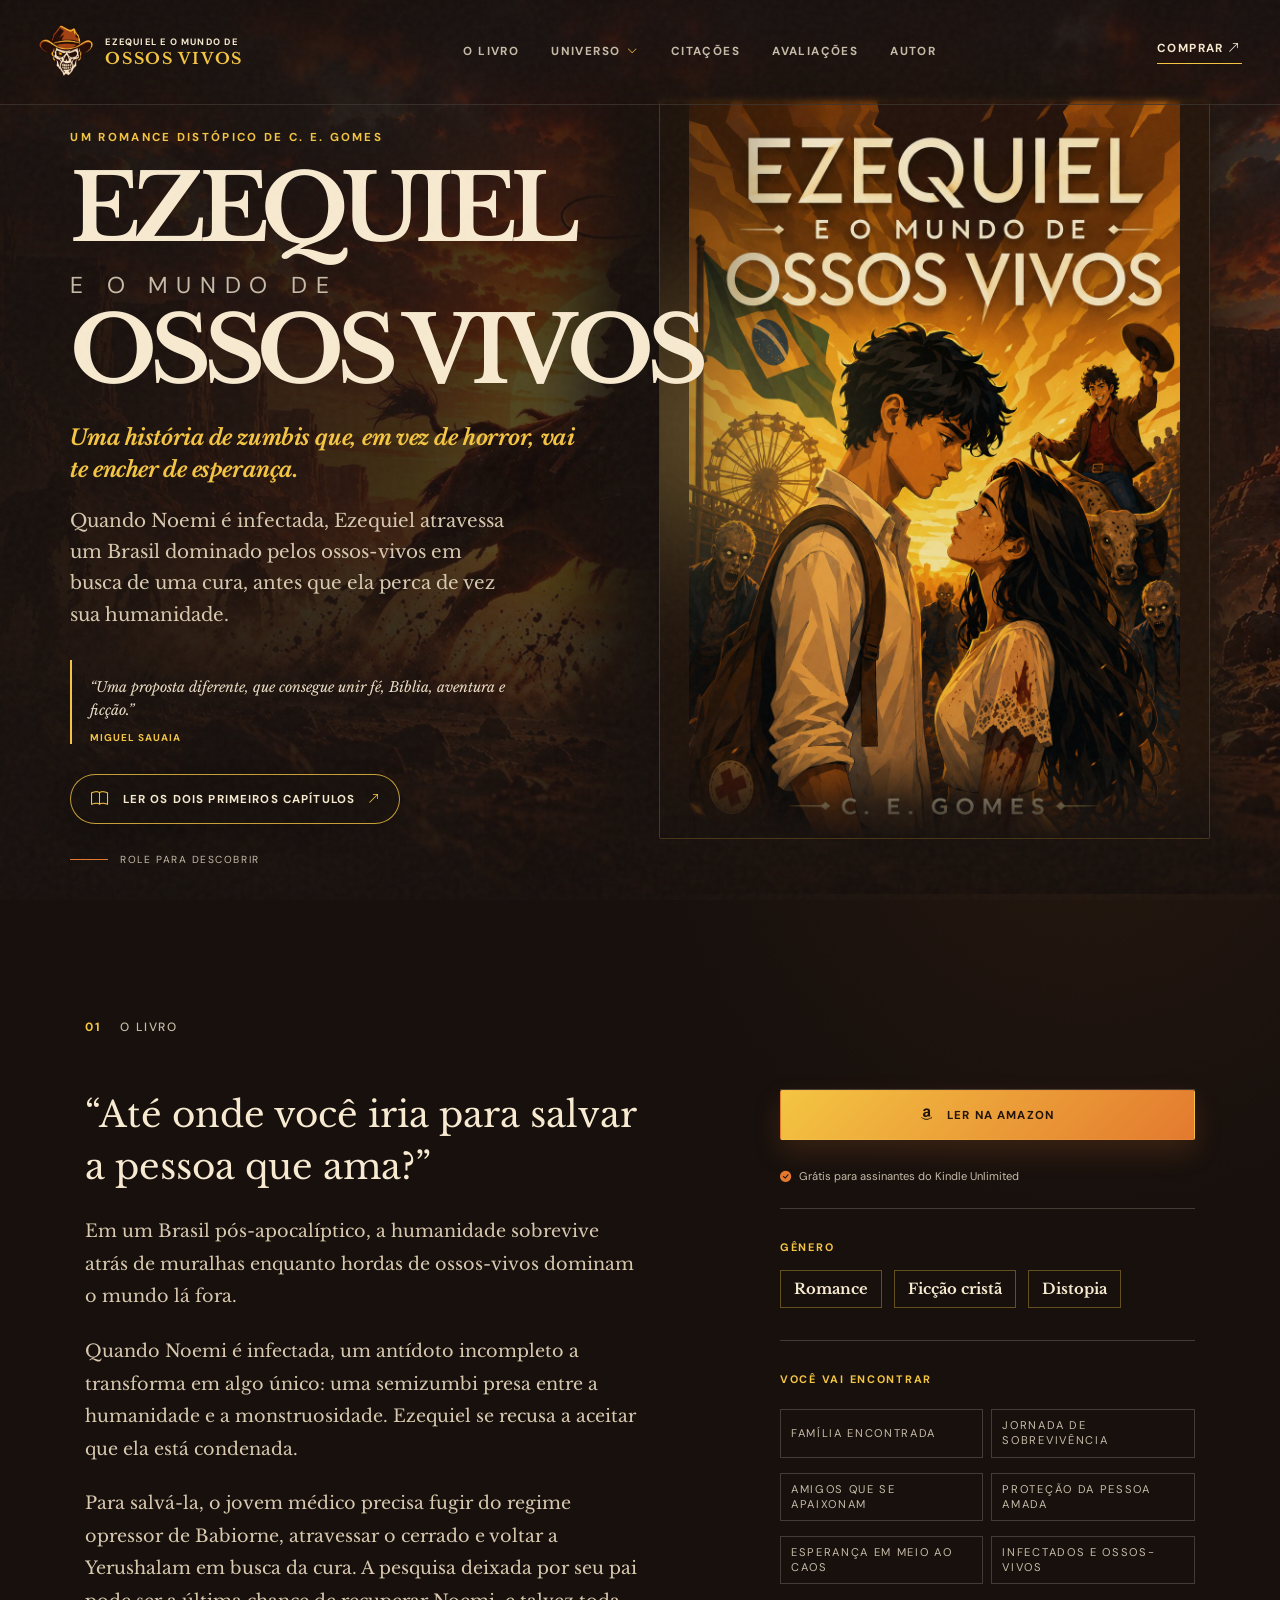
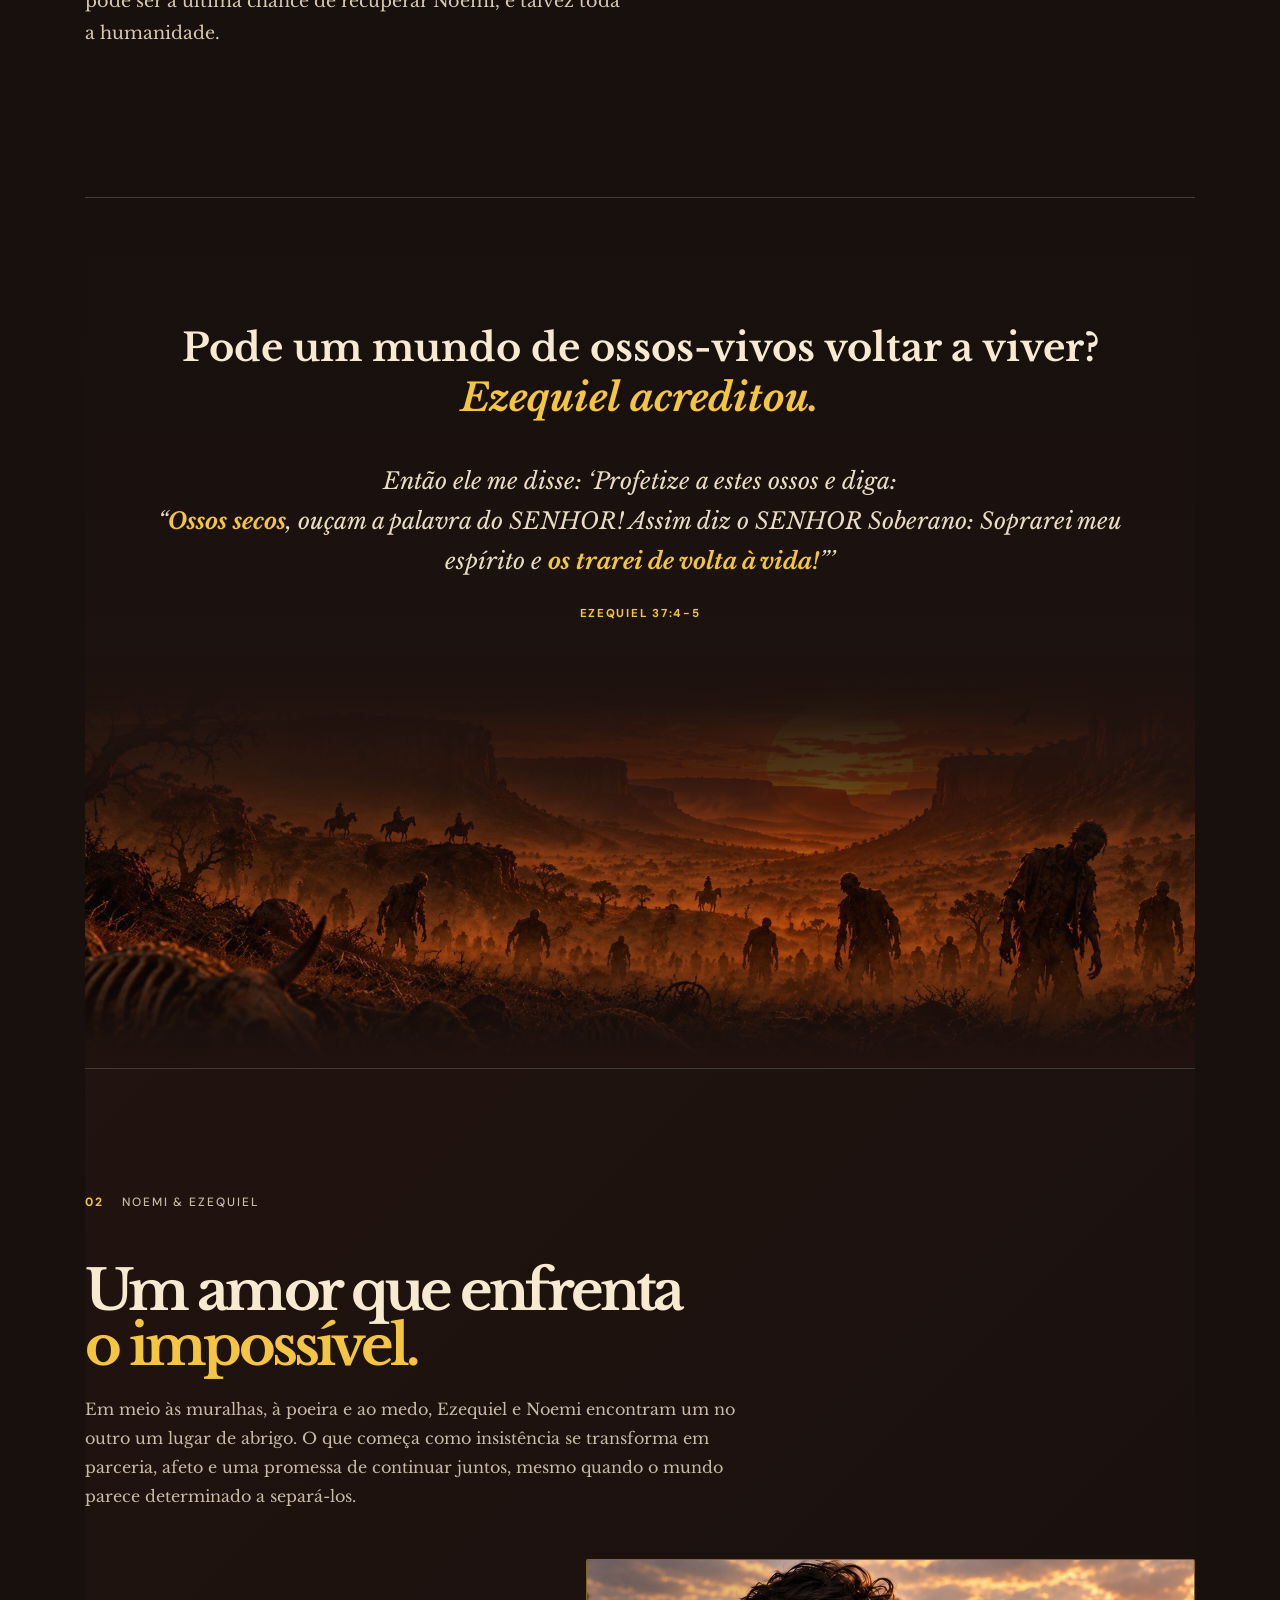
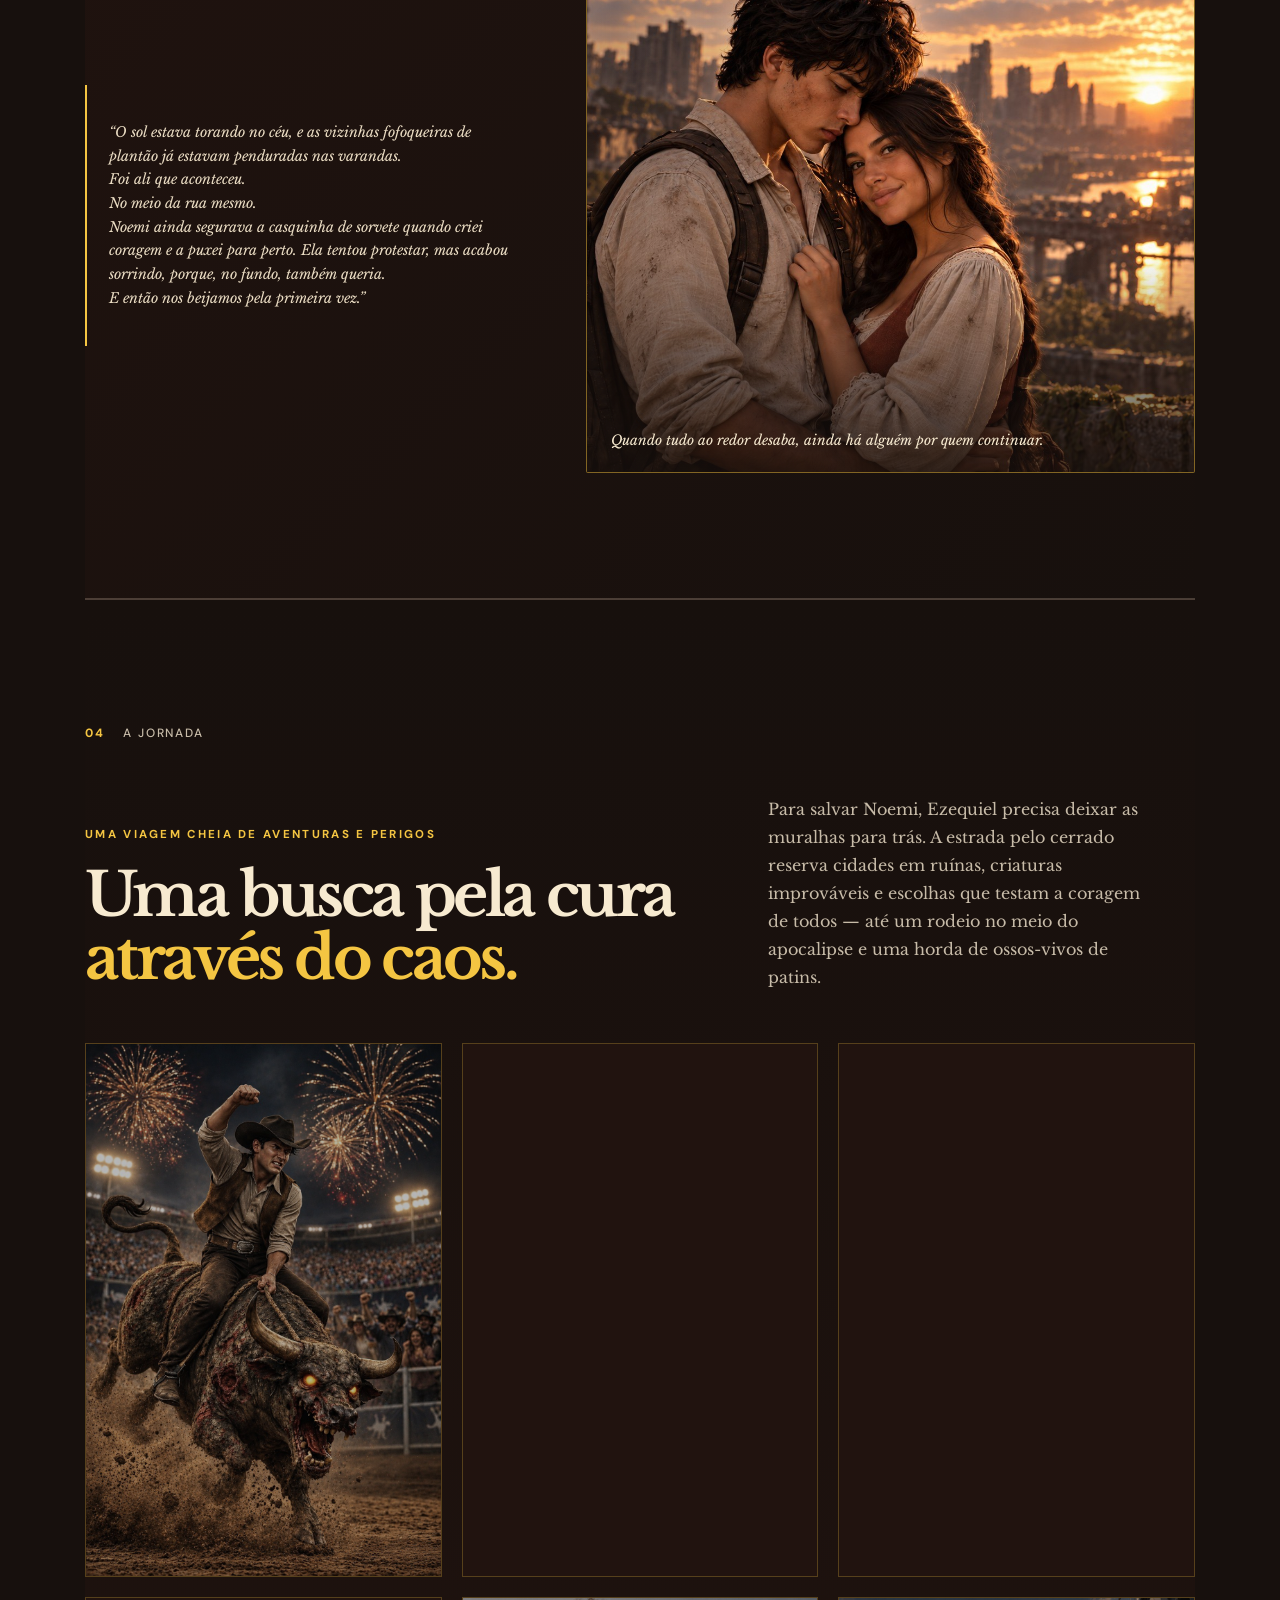
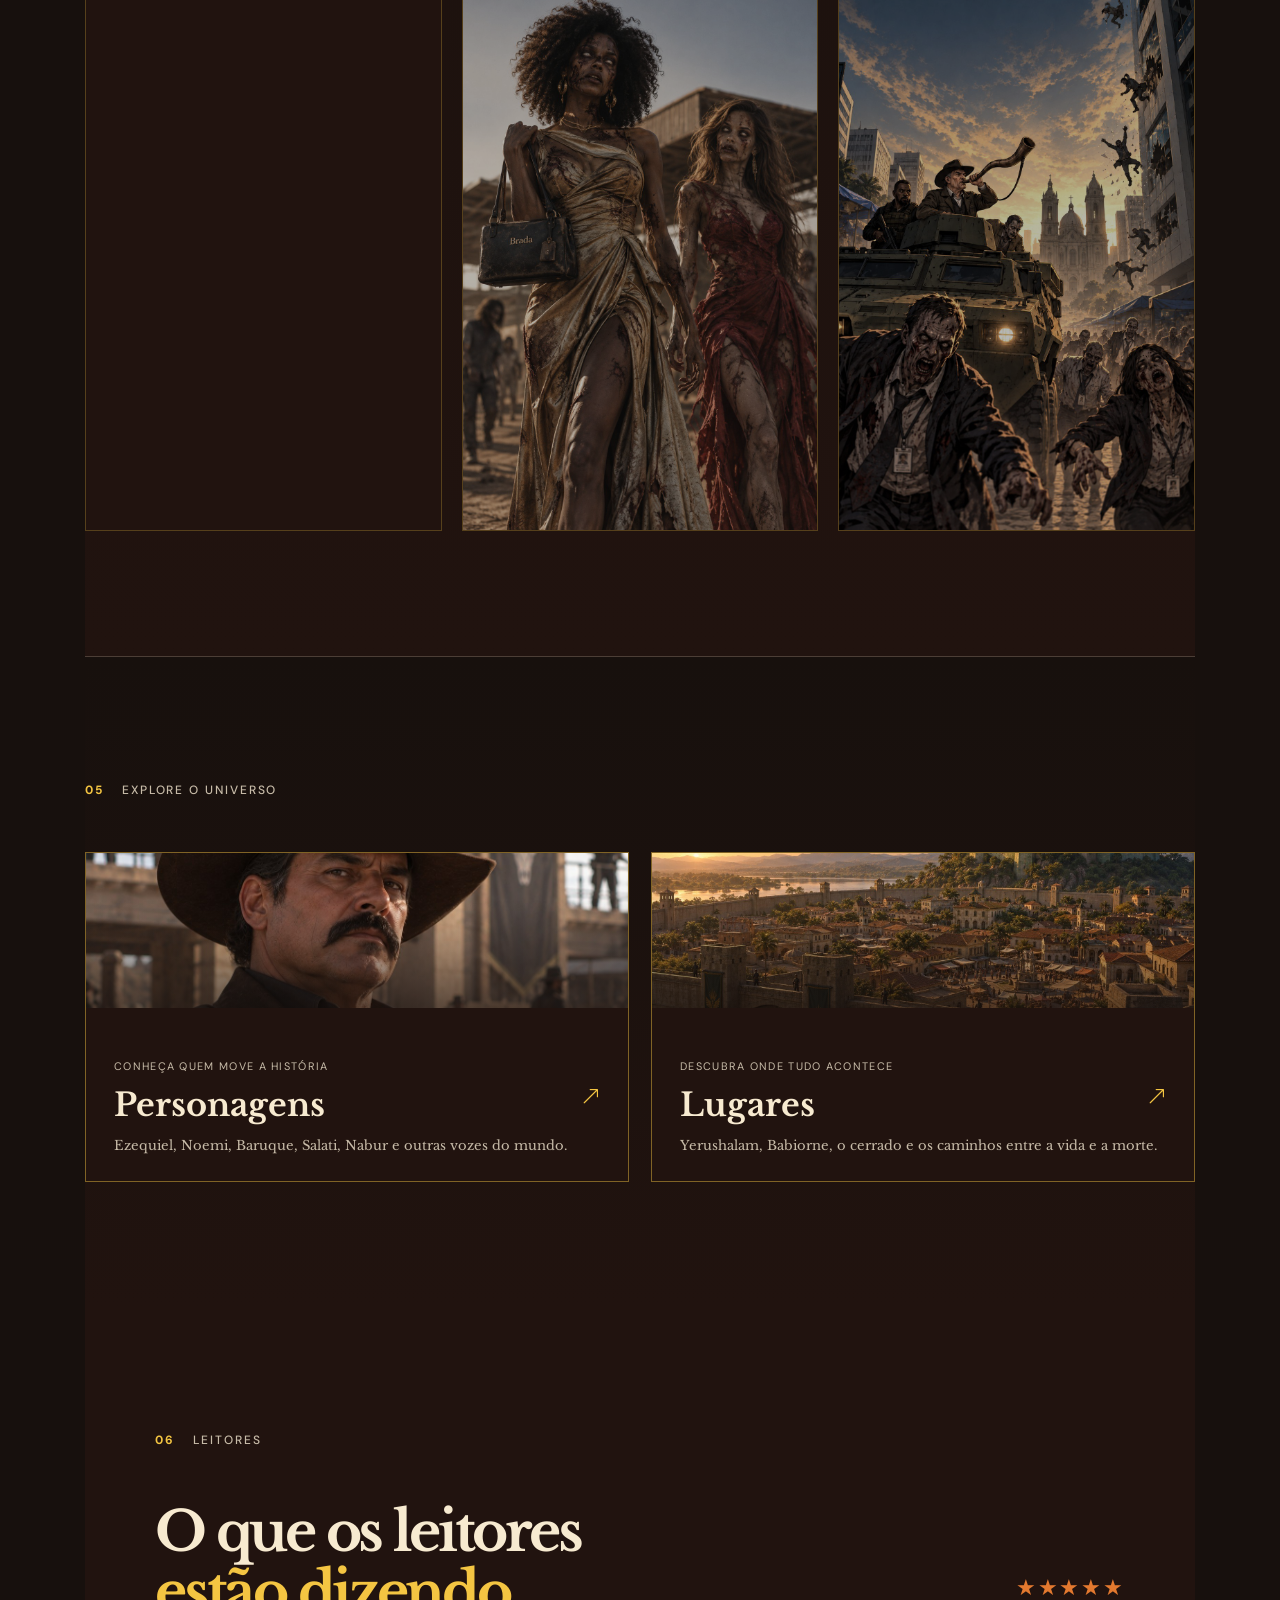
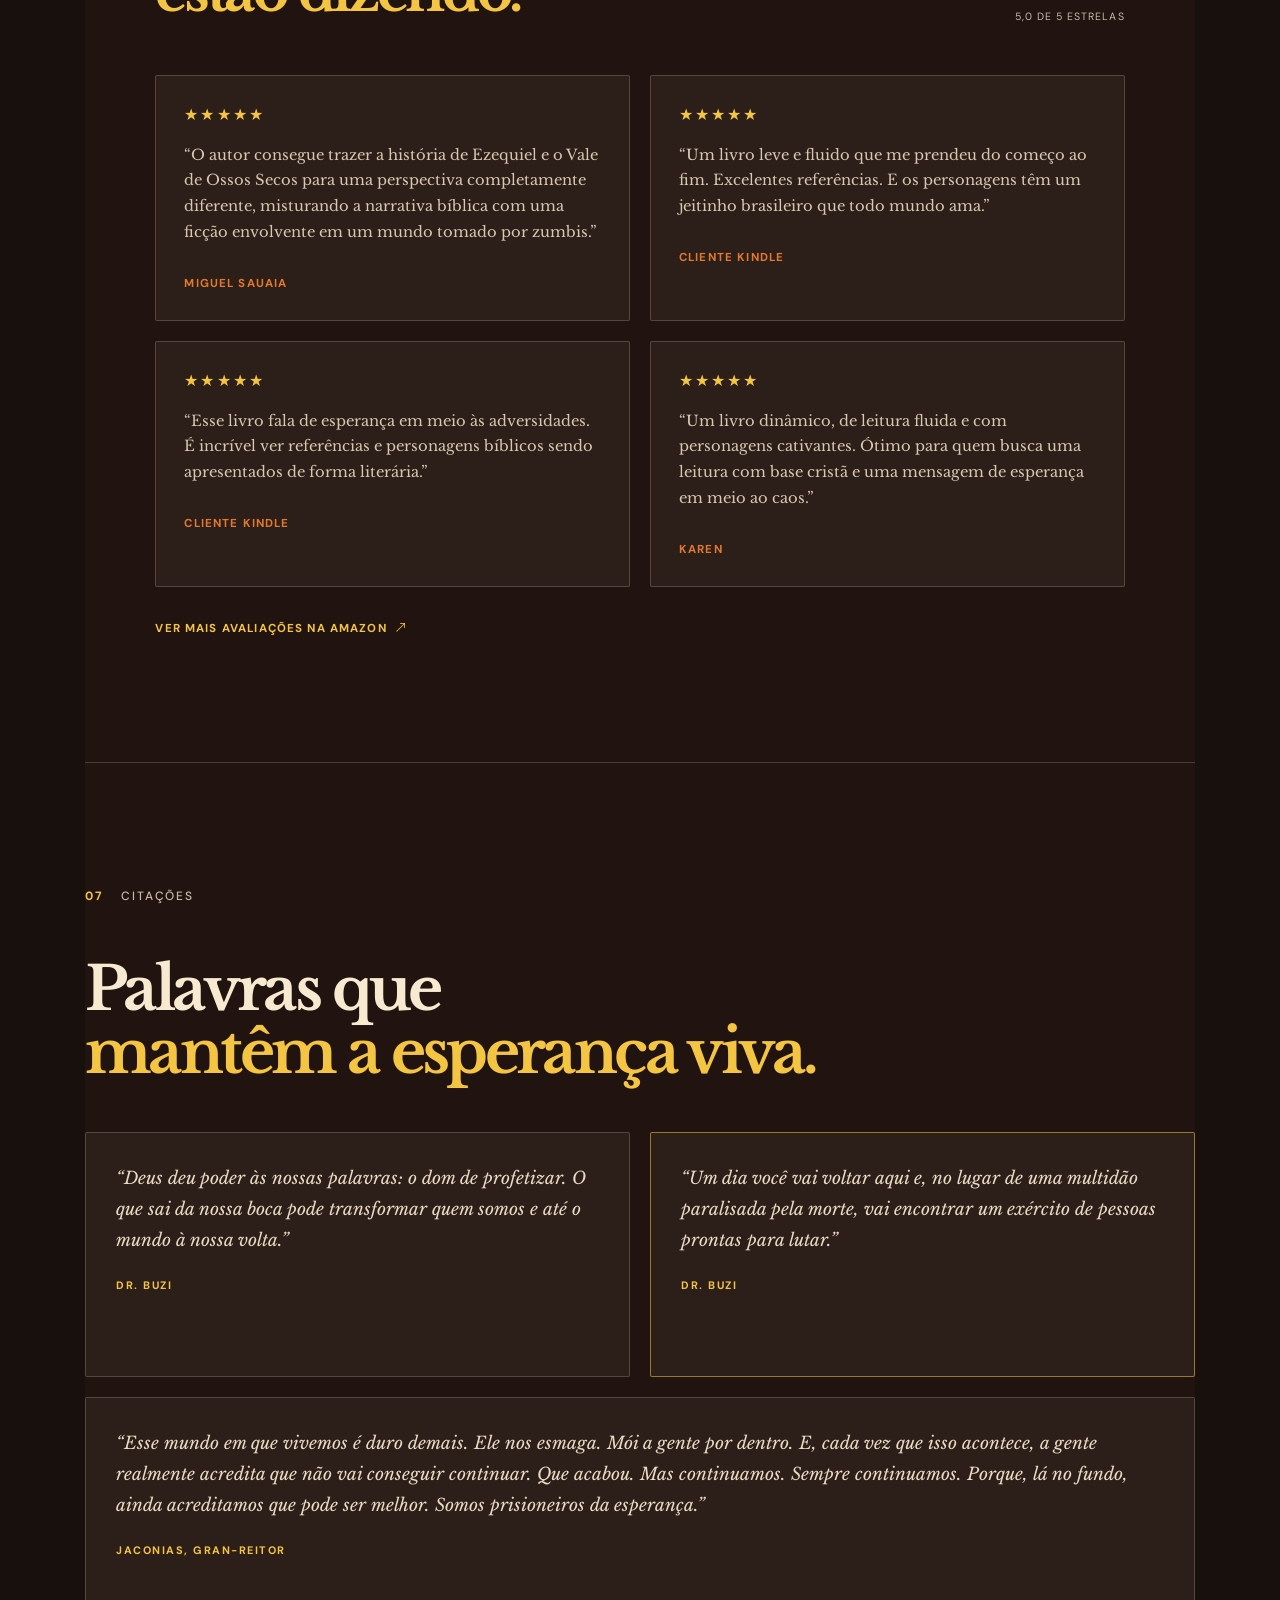
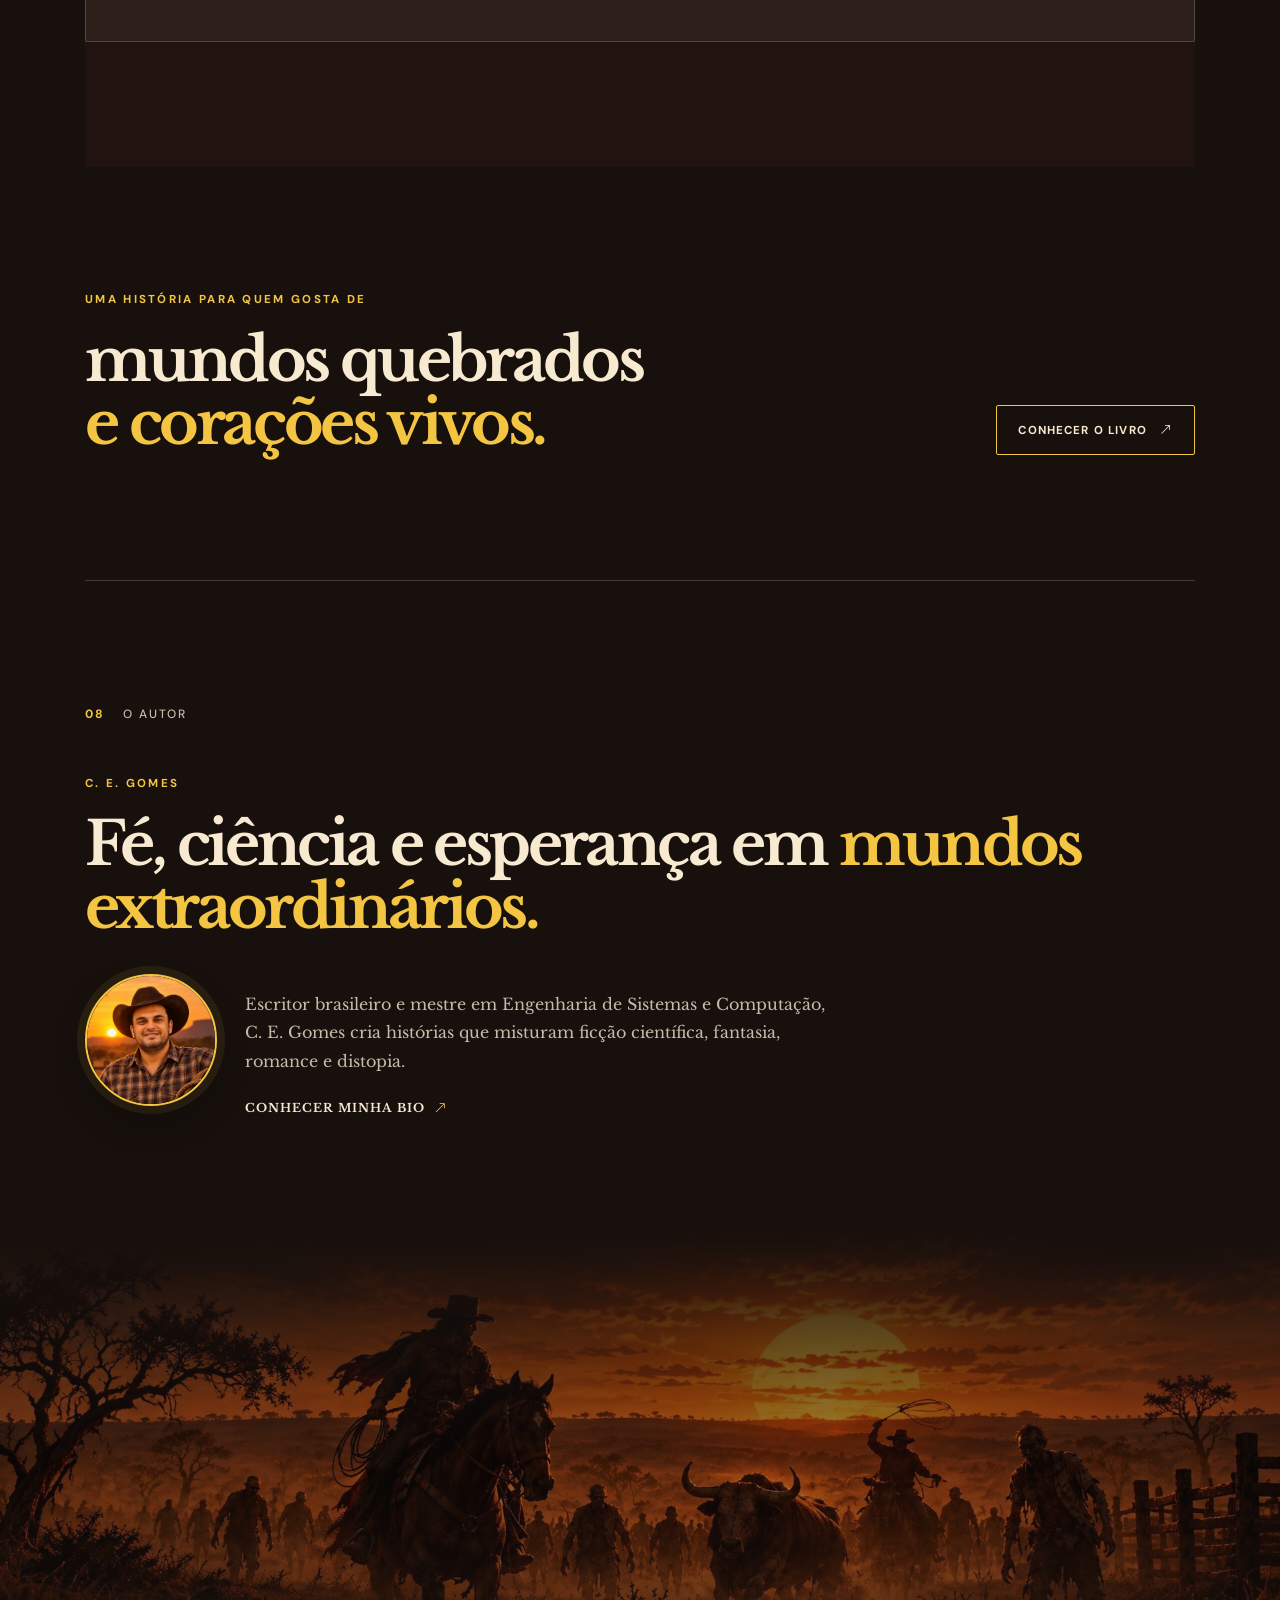
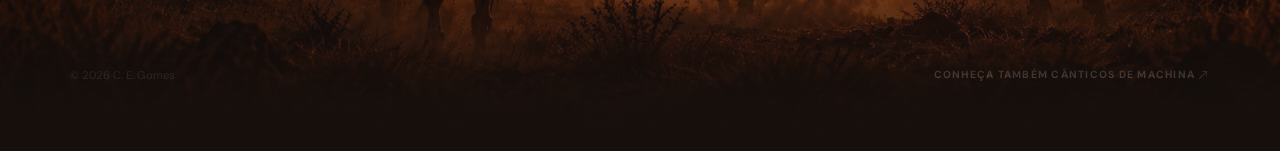
==== commit f821da21: "melhoria layout 4" ====
--- a/index.html
+++ b/index.html
@@ -43,8 +43,8 @@
   <a class="skip-link" href="#inicio">Pular para o conteúdo principal</a>
   <div class="grain" aria-hidden="true"></div>
   <header class="site-header">
-    <a class="brand" href="#inicio" aria-label="Ezequiel e o Mundo de Ossos Vivos — início"><span>EZ</span><em>Ezequiel
-        e o Mundo de Ossos Vivos</em></a>
+    <a class="brand" href="#inicio" aria-label="Ezequiel e o Mundo de Ossos Vivos — início"><img class="brand-logo"
+        src="img/logoEzequiel.png" alt=""><em><small>Ezequiel e o mundo de</small><strong>Ossos Vivos</strong></em></a>
     <nav aria-label="Navegação principal">
       <a href="#livro">O livro</a><a href="universo.html">Universo</a><a href="#citacoes">Citações</a><a
         href="#avaliacoes">Avaliações</a><a href="#autor">Autor</a>
@@ -62,8 +62,9 @@
       <div class="hero-copy">
         <p class="kicker">Um romance distópico de C. E. Gomes</p>
         <h1>Ezequiel <small>e o mundo de</small> <span class="hero-title-final">Ossos Vivos</span></h1>
+        <p class="hero-tagline">Uma história de zumbis que, em vez de horror, vai te encher de esperança.</p>
         <p class="lead">Quando Noemi é infectada, Ezequiel atravessa um Brasil dominado pelos ossos-vivos em busca de
-          uma cura — antes que ela deixe de ser humana.</p>
+          uma cura, antes que ela perca de vez sua humanidade.</p>
         <blockquote class="hero-review">
           <p>“Uma proposta diferente, que consegue unir fé, Bíblia, aventura e ficção.”</p>
           <cite><a
@@ -95,7 +96,7 @@
           <p>Quando Noemi é infectada, um antídoto incompleto a transforma em algo único: uma semizumbi presa entre a
             humanidade e a monstruosidade. Ezequiel se recusa a aceitar que ela está condenada.</p>
           <p>Para salvá-la, o jovem médico precisa fugir do regime opressor de Babiorne, atravessar o cerrado e voltar a
-            Yerushalam em busca da cura. A pesquisa deixada por seu pai pode ser a última chance de recuperar Noemi — e
+            Yerushalam em busca da cura. A pesquisa deixada por seu pai pode ser a última chance de recuperar Noemi, e
             talvez toda a humanidade.</p>
         </div>
         <div class="book-facts structured-facts">
@@ -114,7 +115,7 @@
     </section>
 
     <section class="verse-section section" aria-labelledby="verse-title">
-      <h2 id="verse-title">Acaso pode um mundo de ossos-vivos voltar a viver? Ezequiel acreditou.</h2>
+      <h2 id="verse-title">Pode um mundo de ossos-vivos voltar a viver?<br><span class="verse-title-highlight">Ezequiel acreditou.</span></h2>
       <div class="verse-card">
         <blockquote>
           <p>Então ele me disse: ‘Profetize a estes ossos e diga: <br>“<strong>Ossos secos</strong>, ouçam a palavra do
@@ -132,7 +133,7 @@
         <div class="romance-heading">
           <h2>Um amor que enfrenta<br><i>o impossível.</i></h2>
           <p>Em meio às muralhas, à poeira e ao medo, Ezequiel e Noemi encontram um no outro um lugar de abrigo. O que
-            começa como insistência se transforma em parceria, afeto e uma promessa de continuar juntos — mesmo quando o
+            começa como insistência se transforma em parceria, afeto e uma promessa de continuar juntos, mesmo quando o
             mundo parece determinado a separá-los.</p>
         </div>
         <div class="romance-lower">
@@ -296,6 +297,15 @@
         authorLink.rel = 'noopener noreferrer';
         authorLink.innerHTML = 'Conhecer minha bio <i class="bi bi-arrow-up-right"></i>';
       }
+
+      const floatingBuy = document.querySelector('.mobile-floating-buy');
+      const hero = document.querySelector('.hero');
+      if (floatingBuy && hero && 'IntersectionObserver' in window) {
+        const heroObserver = new IntersectionObserver(function (entries) {
+          floatingBuy.classList.toggle('is-visible', !entries[0].isIntersecting);
+        }, { threshold: 0.05 });
+        heroObserver.observe(hero);
+      }
     });
   </script>
   <script src="js/nav.js"></script>
--- a/css/styles.css
+++ b/css/styles.css
@@ -62,3 +62,5 @@
   .sample-cta{width:92vw;padding:85px 8px 100px}
 }
  .hero-review{max-width:470px;margin:0 0 30px;padding:16px 0 0 18px;border-left:2px solid #f4c542}.hero-review p{margin:0;color:#eadcc3;font:italic .88rem/1.65 var(--serif)}.hero-review cite{display:block;margin-top:9px;color:#c7bba8;font:.62rem var(--sans);font-style:normal;font-weight:700;letter-spacing:.1em;text-transform:uppercase}.hero-review cite a{color:#f4c542;text-decoration:none}.hero-review cite a:hover{text-decoration:underline}@media(max-width:700px){.hero-review{max-width:390px;margin-bottom:26px;padding-top:13px}.hero-review p{font-size:.82rem}}
+.hero-tagline{max-width:510px;margin:28px 0 0;color:#f4c542;font:italic 700 clamp(1.05rem,1.8vw,1.35rem)/1.45 var(--serif);letter-spacing:-.02em;text-wrap:pretty}.lead{margin-top:20px}@media(max-width:700px){.hero-tagline{max-width:350px;margin-top:22px;font-size:1.05rem}.lead{margin-top:22px}}
+.verse-title-highlight{color:#f4c542;font-style:italic}
--- a/css/mobile-fix.css
+++ b/css/mobile-fix.css
@@ -18,6 +18,14 @@
   background-position: center;
   background-repeat: no-repeat;
   background-size: cover;
+}
+
+.site-header .brand-logo {
+  display: block;
+  flex: 0 0 auto;
+  width: 55px;
+  height: 55px;
+  object-fit: contain;
 }
 
 .character-grid .image-placeholder::after {
@@ -62,7 +70,7 @@
   }
 }
 
-@media (max-width: 520px) {
+@media (max-width: 700px) {
   .reviews .review-grid { grid-template-columns: 1fr; }
 }
 
@@ -94,7 +102,7 @@
 @media (min-width: 701px) {
   .site-header { padding: 24px 3vw; }
   .site-header .brand { gap: 11px; }
-  .site-header .brand > span { width: 36px; height: 36px; font-size: .78rem; }
+  .site-header .brand-logo { width: 56px; height: 56px; }
   .site-header .brand em { gap: 5px; }
   .site-header .brand em::before { font-size: .6rem; letter-spacing: .14em; }
   .site-header .brand em::after { font-size: .98rem; letter-spacing: .11em; }
@@ -163,6 +171,18 @@
     text-align: center;
     text-decoration: none;
     text-transform: uppercase;
+    opacity: 0;
+    visibility: hidden;
+    pointer-events: none;
+    transform: translateY(18px);
+    transition: opacity .25s ease, visibility .25s ease, transform .25s ease;
+  }
+
+  .mobile-floating-buy.is-visible {
+    opacity: 1;
+    visibility: visible;
+    pointer-events: auto;
+    transform: translateY(0);
   }
 
   .mobile-floating-buy:hover,
--- a/css/nav-mobile.css
+++ b/css/nav-mobile.css
@@ -1,11 +1,16 @@
 .menu-toggle,.mobile-menu{display:none}
+.site-header .brand em::before,.site-header .brand em::after{display:none}
+.site-header .brand em{display:grid;align-content:center;gap:3px;line-height:1;text-transform:uppercase}
+.site-header .brand em small{display:block;color:var(--ink);font:700 .58rem/1.15 var(--sans);letter-spacing:.13em;white-space:nowrap}
+.site-header .brand em strong{display:block;color:#f4c542;font:700 .98rem/1 var(--serif);letter-spacing:.1em;white-space:nowrap}
 .nav-dropdown{position:relative;display:flex;align-items:center;height:100%}.nav-dropdown>.nav-universe{display:inline-flex;align-items:center;gap:7px;line-height:1}.site-header nav> a{line-height:1}.nav-dropdown>.nav-universe i{font-size:.65rem;color:#f4c542;transition:transform .2s}.nav-submenu{position:absolute;top:100%;left:-18px;min-width:170px;padding:8px 18px;border:1px solid rgba(244,197,66,.35);background:rgba(23,16,13,.98);box-shadow:0 15px 30px rgba(0,0,0,.25);opacity:0;pointer-events:none;transform:translateY(-5px);transition:.2s}.nav-dropdown:hover .nav-submenu,.nav-dropdown:focus-within .nav-submenu{opacity:1;pointer-events:auto;transform:none}.nav-submenu a{display:block;padding:10px 0!important;white-space:nowrap}.nav-dropdown:hover>.nav-universe i,.nav-dropdown:focus-within>.nav-universe i{transform:rotate(180deg)}
 @media (max-width:700px){
  .site-header{position:absolute;min-height:76px;padding:16px 6vw;gap:14px}
- .site-header .brand{min-width:0}.site-header .brand em{max-width:155px;overflow:visible;text-overflow:clip;white-space:nowrap;font-size:0!important;letter-spacing:0}
+ .site-header .brand{flex:1 1 auto;min-width:0;gap:10px}.site-header .brand-logo{width:54px;height:54px}.site-header .brand em{flex:1 1 auto;max-width:175px;overflow:visible;text-overflow:clip;white-space:nowrap;font-size:0!important;letter-spacing:0}
+ .site-header .brand em small{font-size:.55rem;letter-spacing:.11em}.site-header .brand em strong{font-size:.96rem;letter-spacing:.09em}
  .site-header .header-buy{display:none}
  .menu-enhanced nav{display:none}
- .menu-toggle{display:inline-flex;flex:0 0 auto;width:62px;height:42px;padding:7px 0 4px;align-items:center;justify-content:center;flex-direction:column;gap:4px;border:1px solid rgba(244,197,66,.65);background:transparent;color:var(--ink);cursor:pointer}
+ .menu-toggle{display:inline-flex;flex:0 0 auto;width:64px;height:44px;margin-left:auto;padding:7px 0 4px;align-items:center;justify-content:center;flex-direction:column;gap:4px;border:1px solid rgba(244,197,66,.65);background:transparent;color:var(--ink);cursor:pointer}
  .menu-toggle span{display:block;width:20px;height:1px;background:#f4c542;transition:transform .2s,opacity .2s}.menu-toggle b{margin-top:1px;font:700 .48rem var(--sans);letter-spacing:.13em;text-transform:uppercase}
  .menu-open .menu-toggle span:nth-child(1){transform:translateY(5px) rotate(45deg)}.menu-open .menu-toggle span:nth-child(2){opacity:0}.menu-open .menu-toggle span:nth-child(3){transform:translateY(-5px) rotate(-45deg)}
  .mobile-menu{position:absolute;top:76px;left:0;right:0;display:flex;flex-direction:column;padding:10px 6vw 18px;border-top:1px solid var(--line);border-bottom:1px solid rgba(244,197,66,.35);background:rgba(23,16,13,.98);box-shadow:0 18px 35px rgba(0,0,0,.3)}
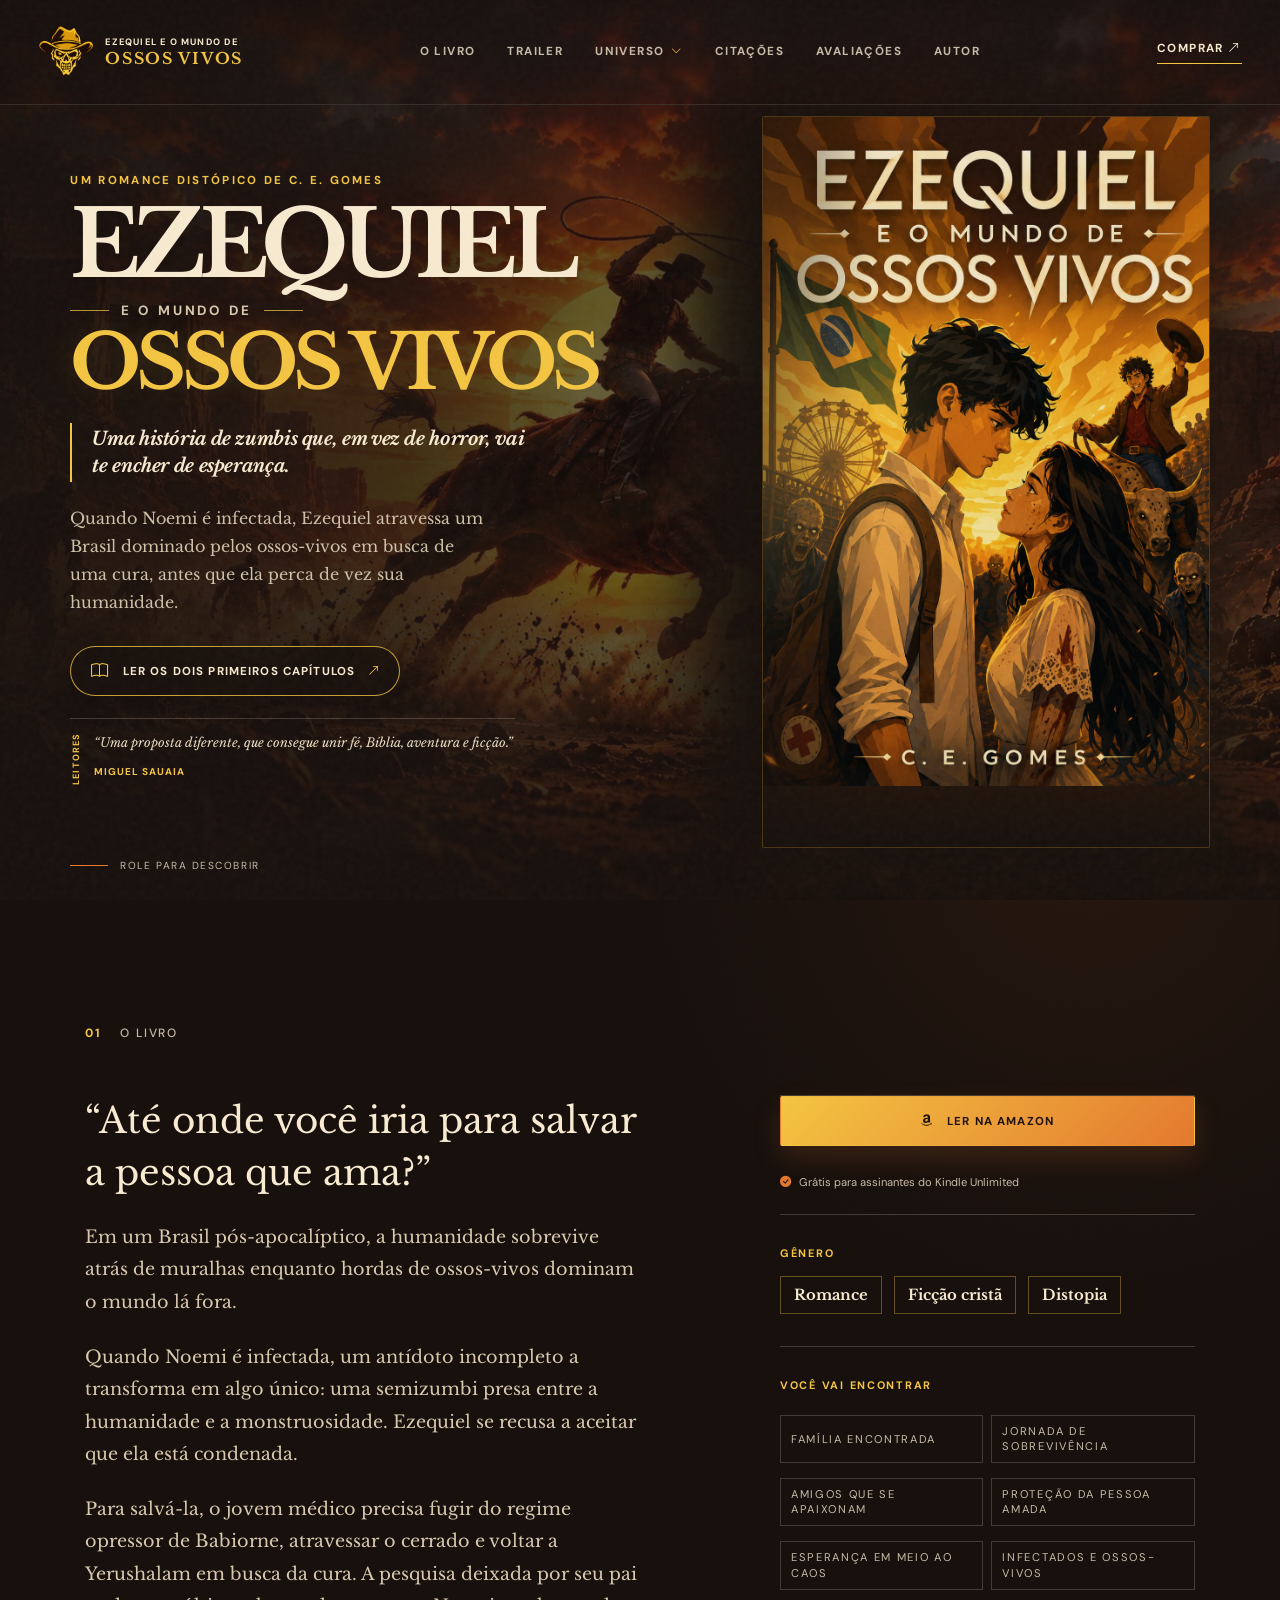
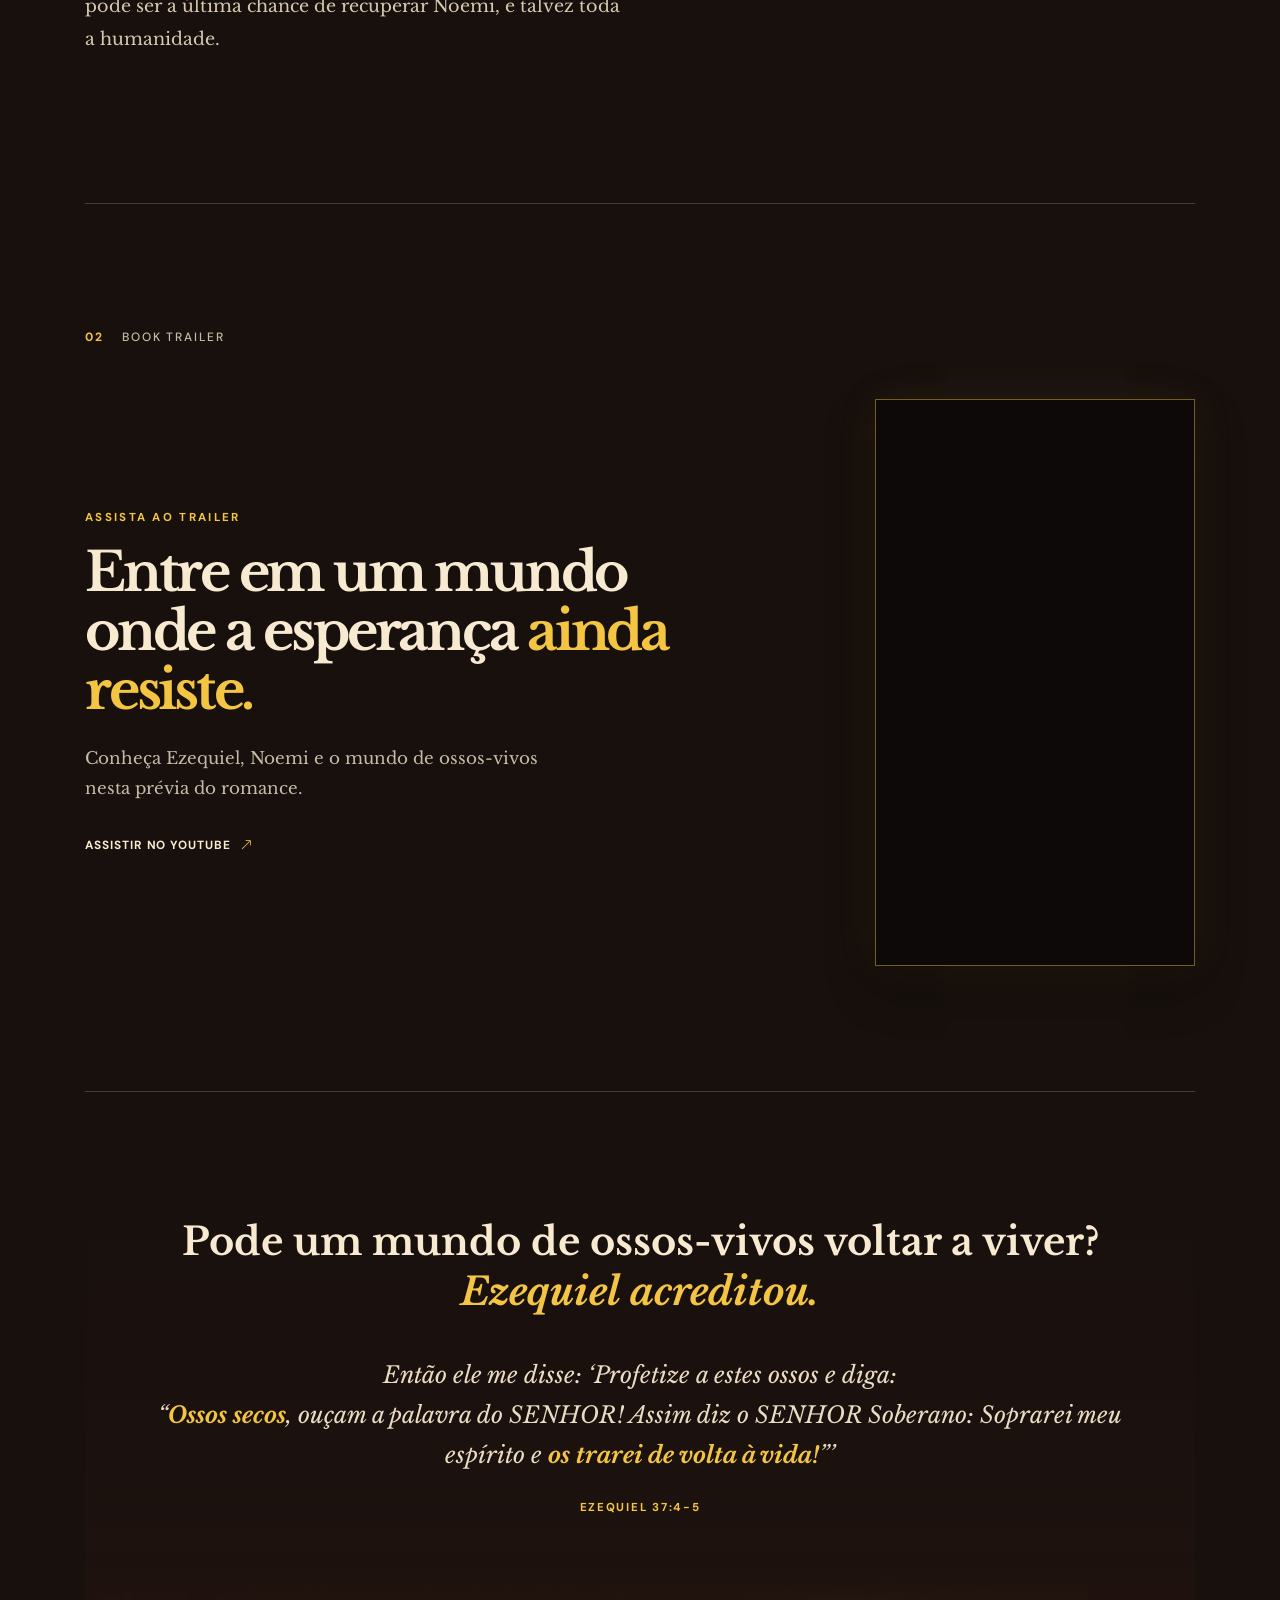
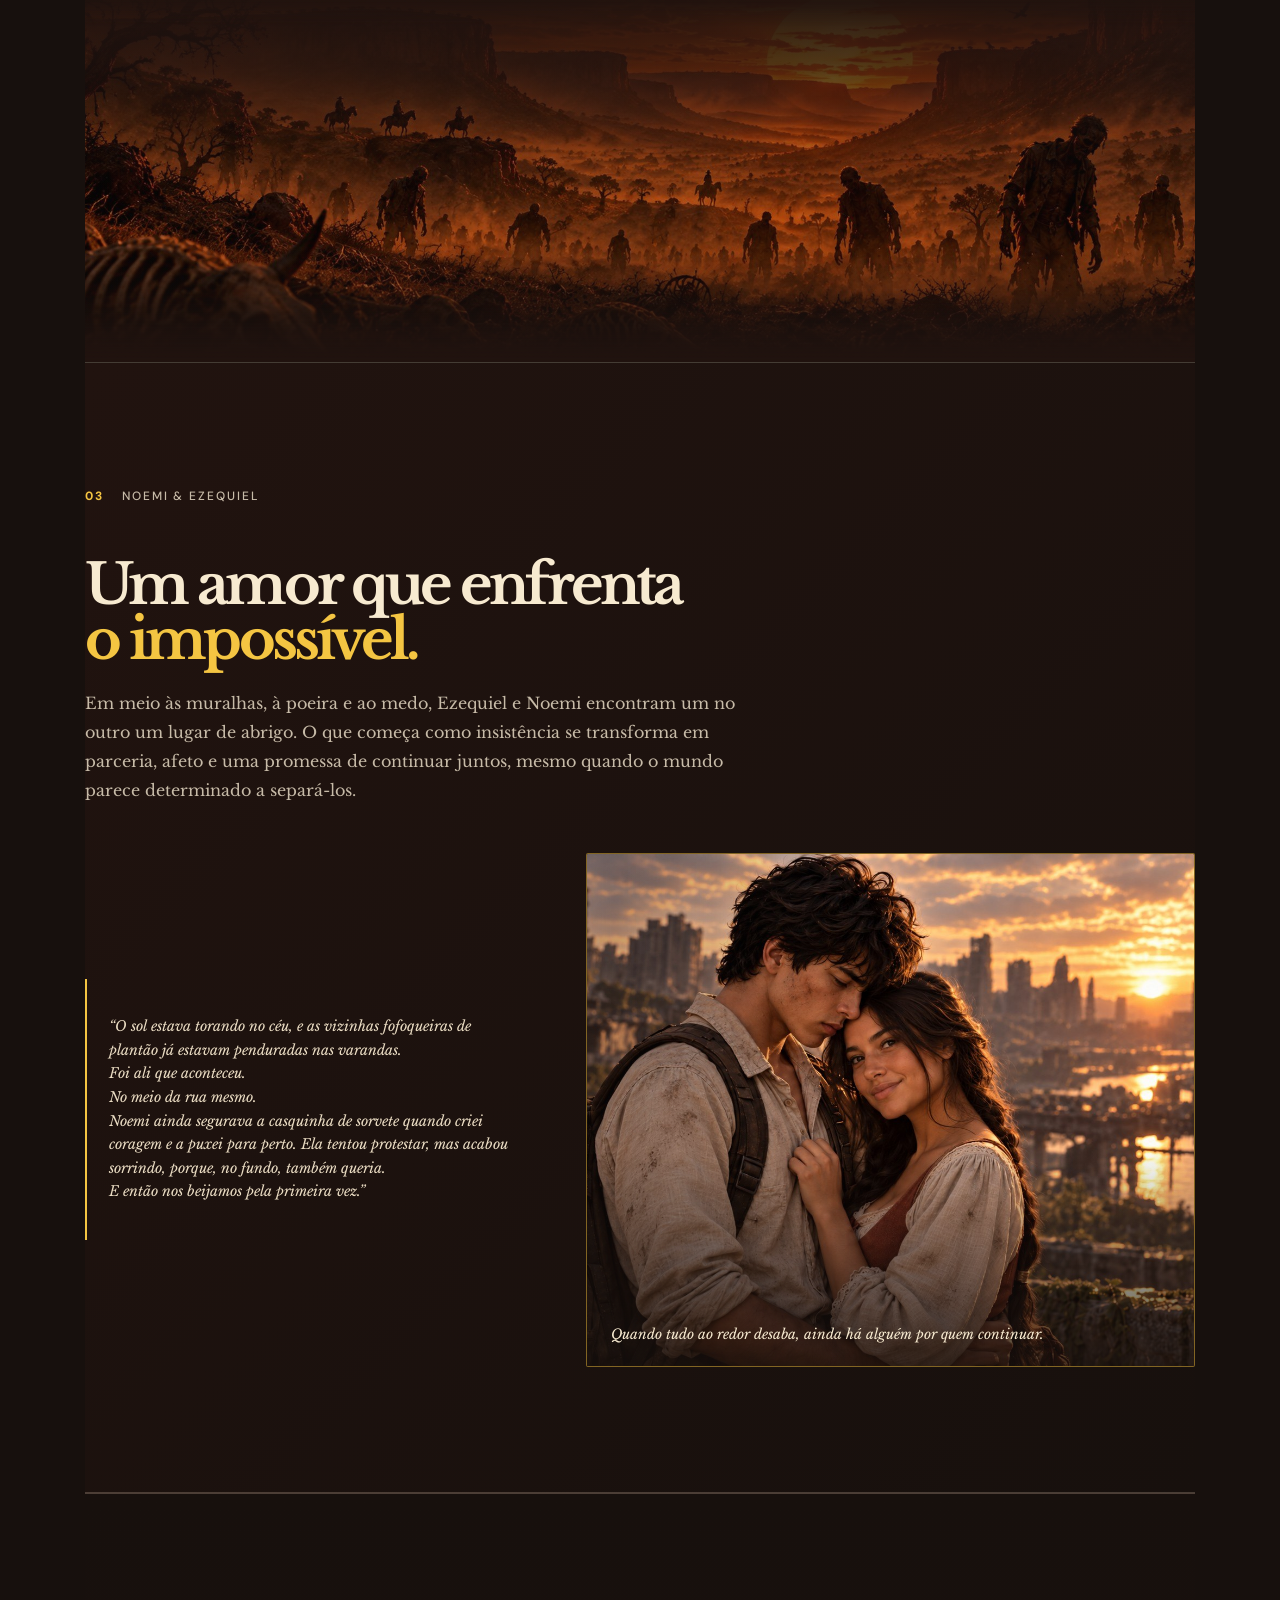
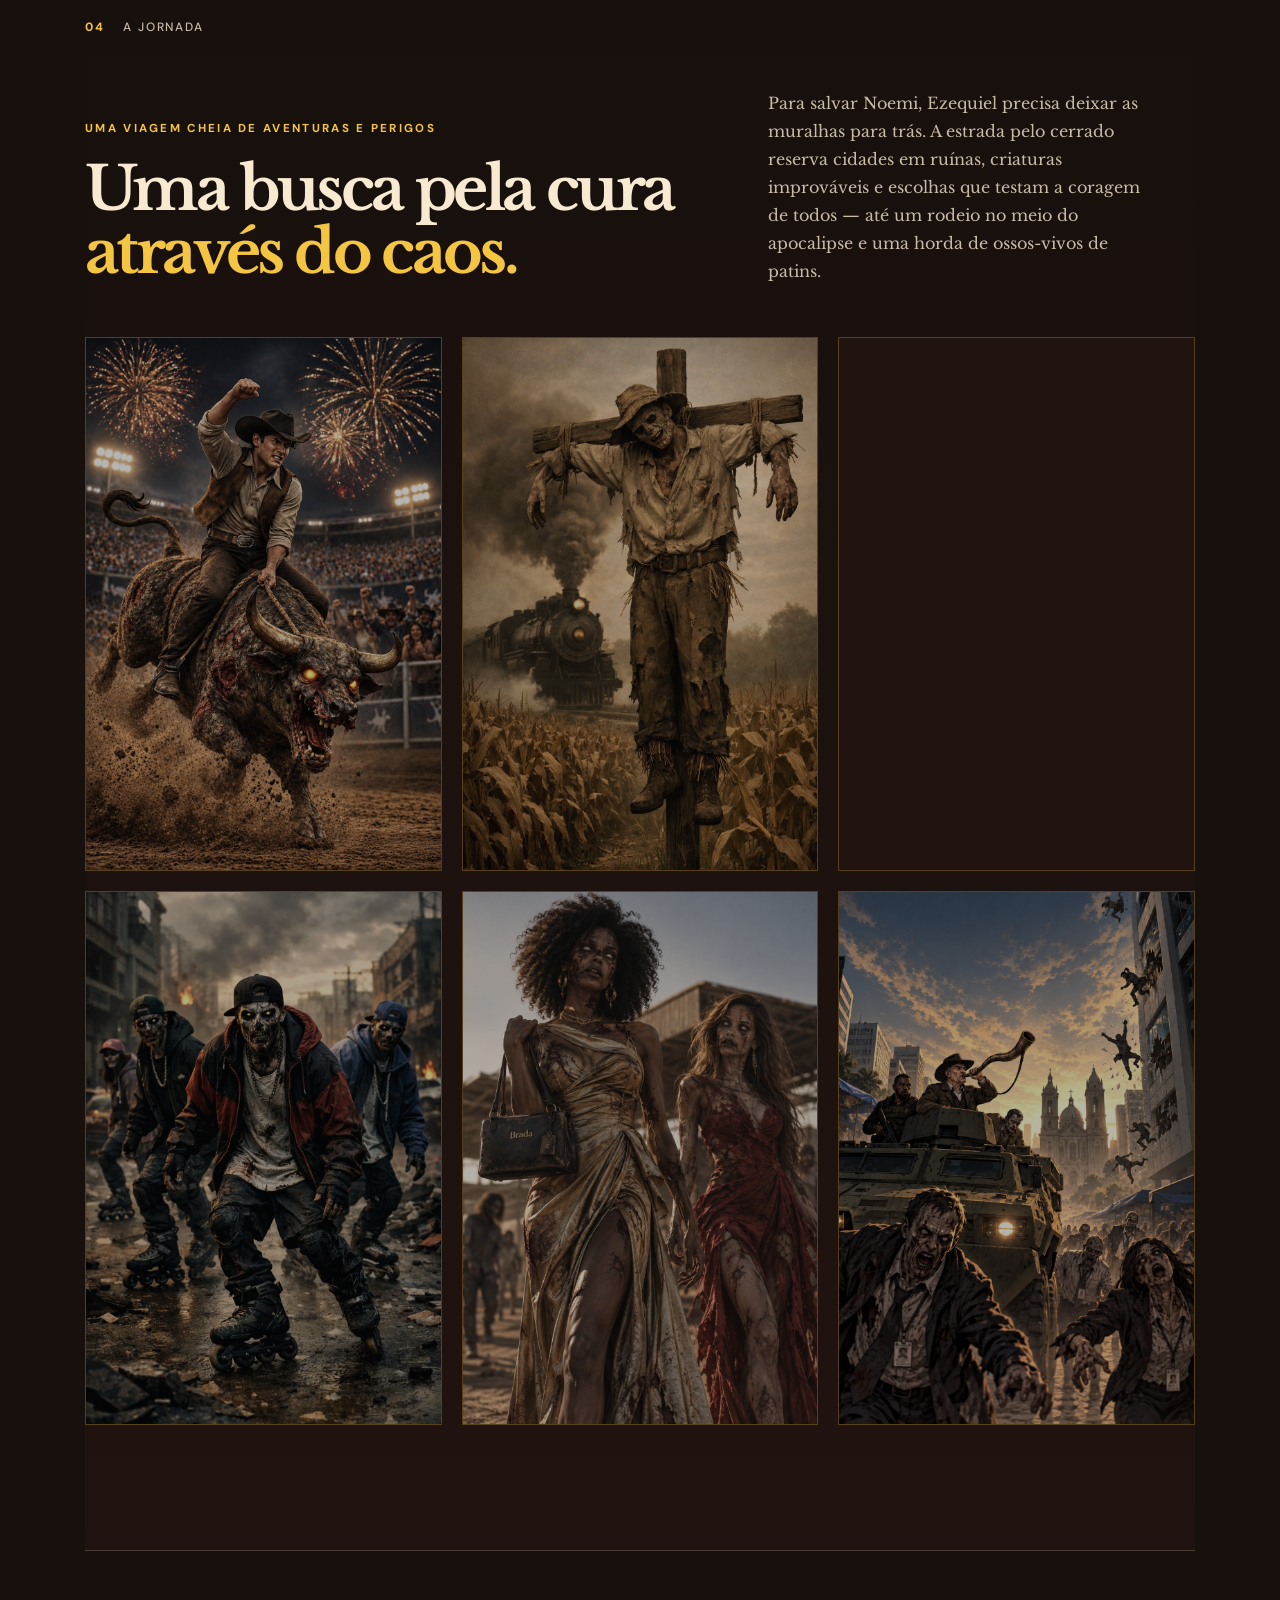
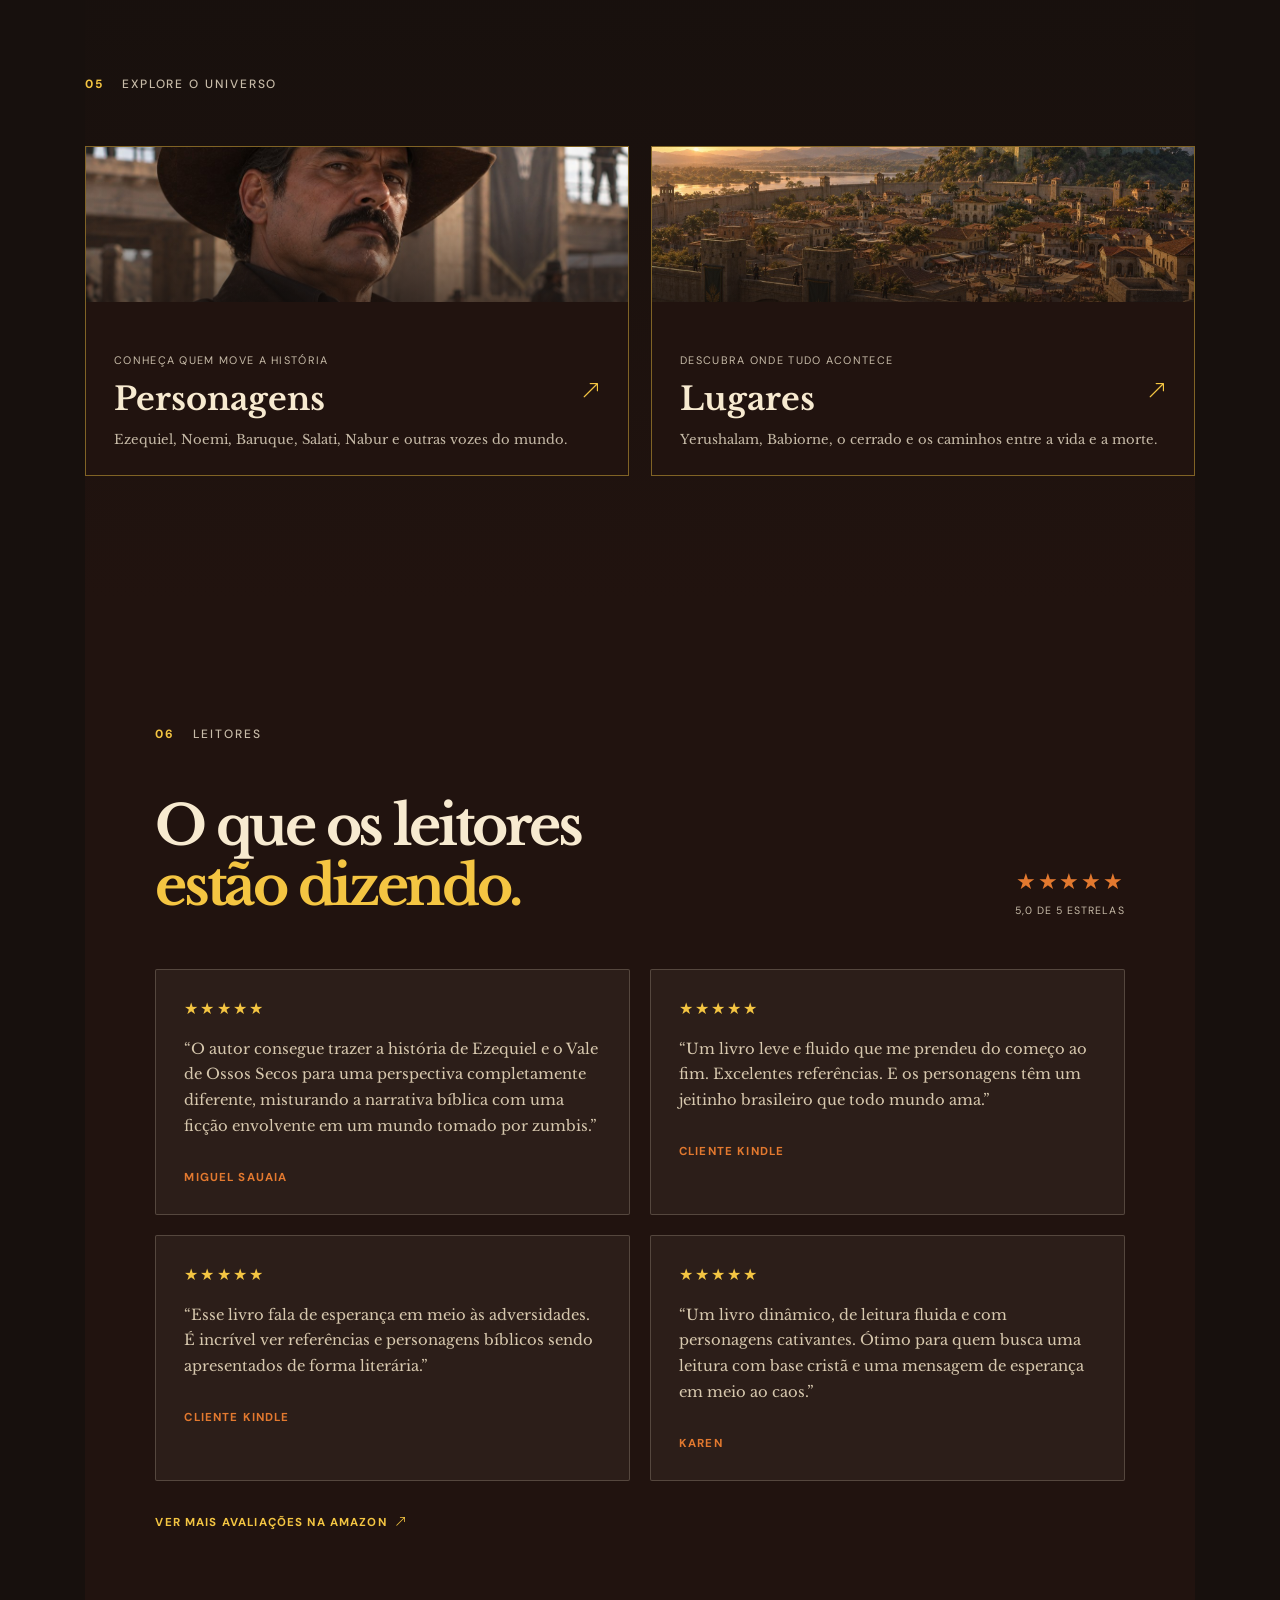
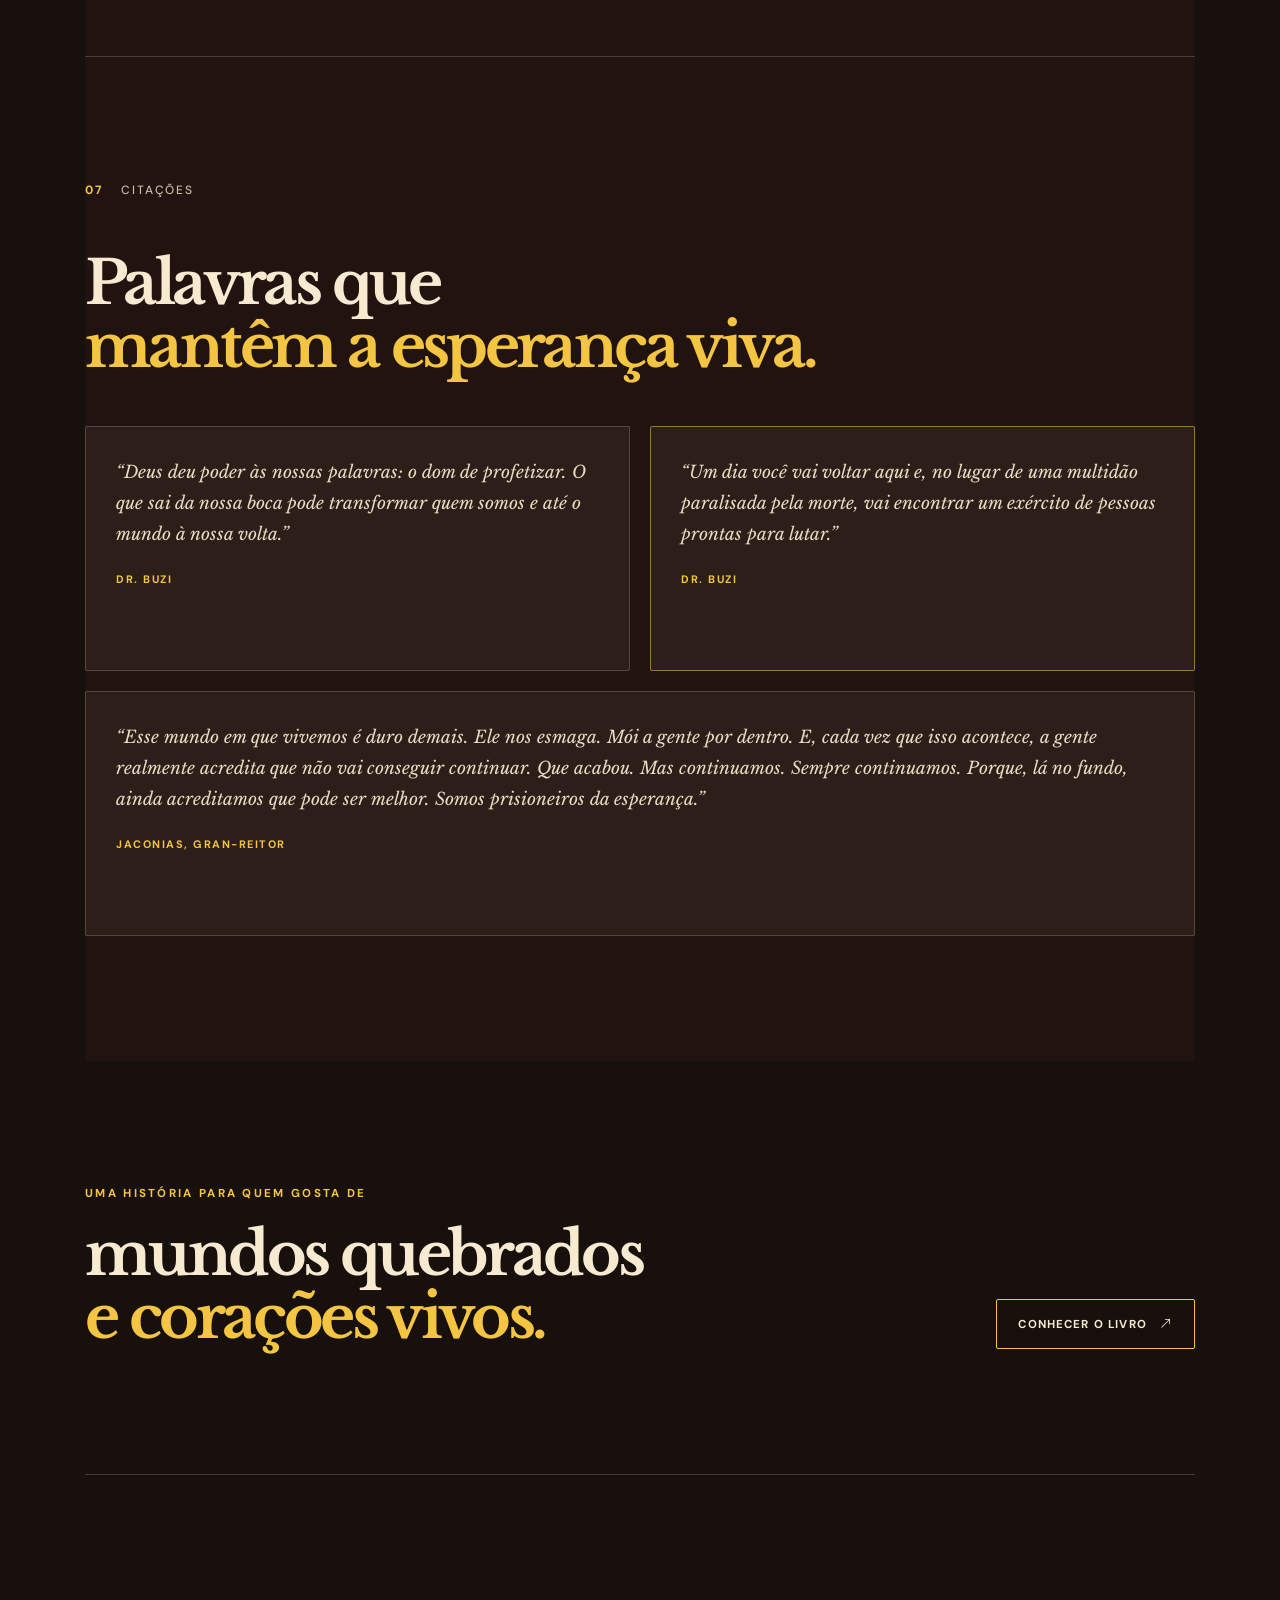
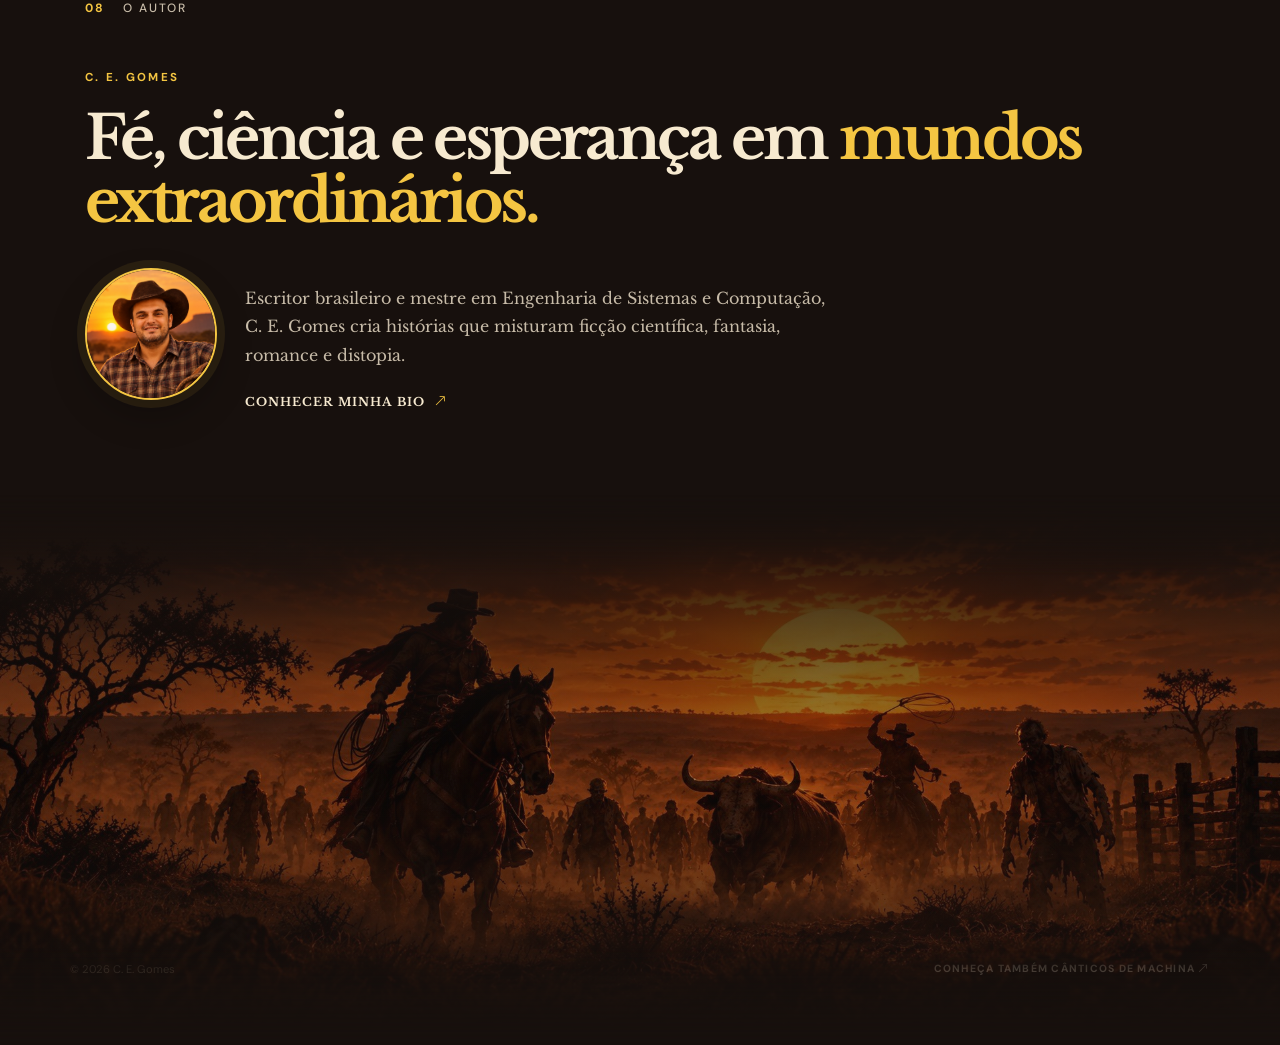
==== commit c5a1d3b8: "TRAILER" ====
--- a/index.html
+++ b/index.html
@@ -46,7 +46,7 @@
     <a class="brand" href="#inicio" aria-label="Ezequiel e o Mundo de Ossos Vivos — início"><img class="brand-logo"
         src="img/logoEzequiel.png" alt=""><em><small>Ezequiel e o mundo de</small><strong>Ossos Vivos</strong></em></a>
     <nav aria-label="Navegação principal">
-      <a href="#livro">O livro</a><a href="universo.html">Universo</a><a href="#citacoes">Citações</a><a
+      <a href="#livro">O livro</a><a href="#book-trailer">Trailer</a><a href="universo.html">Universo</a><a href="#citacoes">Citações</a><a
         href="#avaliacoes">Avaliações</a><a href="#autor">Autor</a>
     </nav>
     <a class="header-buy" href="https://a.co/d/0dIUBMt1" target="_blank" rel="noopener noreferrer">Comprar <i
@@ -114,6 +114,21 @@
       </div>
     </section>
 
+    <section class="book-trailer section" id="book-trailer" aria-labelledby="book-trailer-title">
+      <div class="section-tag">02 <span>Book trailer</span></div>
+      <div class="book-trailer-grid">
+        <div class="book-trailer-copy">
+          <p class="kicker">Assista ao trailer</p>
+          <h2 id="book-trailer-title">Entre em um mundo onde a esperança <i>ainda resiste.</i></h2>
+          <p>Conheça Ezequiel, Noemi e o mundo de ossos-vivos nesta prévia do romance.</p>
+          <a class="text-link" href="https://www.youtube.com/shorts/IytyNvpP19c" target="_blank" rel="noopener noreferrer">Assistir no YouTube <i class="bi bi-arrow-up-right" aria-hidden="true"></i></a>
+        </div>
+        <div class="book-trailer-video">
+          <iframe src="https://www.youtube-nocookie.com/embed/IytyNvpP19c" title="Book trailer de Ezequiel e o Mundo de Ossos Vivos" loading="lazy" referrerpolicy="strict-origin-when-cross-origin" allow="accelerometer; autoplay; clipboard-write; encrypted-media; gyroscope; picture-in-picture; web-share" allowfullscreen></iframe>
+        </div>
+      </div>
+    </section>
+
     <section class="verse-section section" aria-labelledby="verse-title">
       <h2 id="verse-title">Pode um mundo de ossos-vivos voltar a viver?<br><span class="verse-title-highlight">Ezequiel acreditou.</span></h2>
       <div class="verse-card">
@@ -128,7 +143,7 @@
     </section>
 
     <section class="romance-section section" id="romance">
-      <div class="section-tag">02 <span>Noemi & Ezequiel</span></div>
+      <div class="section-tag">03 <span>Noemi & Ezequiel</span></div>
       <div class="romance-grid">
         <div class="romance-heading">
           <h2>Um amor que enfrenta<br><i>o impossível.</i></h2>
--- a/css/styles.css
+++ b/css/styles.css
@@ -63,4 +63,11 @@
 }
  .hero-review{max-width:470px;margin:0 0 30px;padding:16px 0 0 18px;border-left:2px solid #f4c542}.hero-review p{margin:0;color:#eadcc3;font:italic .88rem/1.65 var(--serif)}.hero-review cite{display:block;margin-top:9px;color:#c7bba8;font:.62rem var(--sans);font-style:normal;font-weight:700;letter-spacing:.1em;text-transform:uppercase}.hero-review cite a{color:#f4c542;text-decoration:none}.hero-review cite a:hover{text-decoration:underline}@media(max-width:700px){.hero-review{max-width:390px;margin-bottom:26px;padding-top:13px}.hero-review p{font-size:.82rem}}
 .hero-tagline{max-width:510px;margin:28px 0 0;color:#f4c542;font:italic 700 clamp(1.05rem,1.8vw,1.35rem)/1.45 var(--serif);letter-spacing:-.02em;text-wrap:pretty}.lead{margin-top:20px}@media(max-width:700px){.hero-tagline{max-width:350px;margin-top:22px;font-size:1.05rem}.lead{margin-top:22px}}
+
+/* Book trailer */
+.book-trailer{border-bottom:1px solid var(--line)}
+.book-trailer-grid{display:grid;grid-template-columns:minmax(0,1fr) minmax(250px,320px);align-items:center;justify-content:space-between;gap:clamp(42px,10vw,130px)}
+.book-trailer-copy{max-width:590px}.book-trailer-copy .kicker{margin-bottom:18px}.book-trailer-copy h2{margin:0;color:var(--ink);font:700 clamp(2rem,4.2vw,3.8rem)/1.1 var(--serif);letter-spacing:-.06em}.book-trailer-copy h2 i{color:#f4c542;font-style:normal}.book-trailer-copy>p:not(.kicker){max-width:485px;margin:24px 0 30px;color:var(--muted);font:1.05rem/1.75 var(--serif)}
+.book-trailer-video{width:min(100%,320px);justify-self:end;overflow:hidden;border:1px solid rgba(244,197,66,.45);background:#0c0908;box-shadow:0 20px 46px rgba(0,0,0,.28),0 0 40px rgba(244,197,66,.08)}.book-trailer-video iframe{display:block;width:100%;aspect-ratio:9/16;border:0}
+@media(max-width:700px){.book-trailer-grid{grid-template-columns:1fr;gap:36px}.book-trailer-copy>p:not(.kicker){margin:20px 0 26px;font-size:1rem}.book-trailer-video{width:min(100%,330px);justify-self:start}}
 .verse-title-highlight{color:#f4c542;font-style:italic}
--- a/css/mobile-fix.css
+++ b/css/mobile-fix.css
@@ -201,7 +201,7 @@
 .featured-quotes{border-top:1px solid var(--line);background:linear-gradient(180deg,#17100d,#21130f)}.featured-quotes-head{display:flex;align-items:end;justify-content:space-between;gap:30px;margin-bottom:48px}.featured-quotes-head h2{margin:0;font:700 clamp(2.2rem,4.7vw,4.4rem)/1.05 var(--serif);letter-spacing:-.06em}.featured-quotes-head h2 i{color:#f4c542;font-style:normal}.featured-quotes .quote-stack{grid-template-columns:repeat(3,minmax(0,1fr))}.featured-quotes .quote-stack blockquote{min-height:245px}.featured-quotes .quote-stack blockquote:nth-child(2){border-color:rgba(244,197,66,.55)}@media(max-width:700px){.featured-quotes-head{display:block}.featured-quotes-head .text-link{display:inline-block;margin-top:25px}.featured-quotes .quote-stack{grid-template-columns:1fr}.featured-quotes .quote-stack blockquote{min-height:0}}
 .quotes-page .subpage-hero{min-height:430px}.quotes-list{border-top:1px solid var(--line);padding-top:72px;padding-bottom:72px}.quote-stack{display:grid;grid-template-columns:repeat(2,minmax(0,1fr));gap:20px}.quote-stack blockquote{margin:0;padding:30px;background:linear-gradient(145deg,rgba(244,197,66,.1),rgba(247,234,208,.025));border:1px solid var(--line)}.quote-stack blockquote:first-child{border-color:rgba(244,197,66,.55)}.quote-stack p{margin:0;color:#eadcc3;font:italic 1.08rem/1.8 var(--serif)}.quote-stack cite{display:block;margin-top:22px;color:#f4c542;font-size:.68rem;font-style:normal;font-weight:700;letter-spacing:.14em;text-transform:uppercase}.quotes-list:nth-of-type(3) .quote-stack blockquote:first-child{grid-column:1/-1}.quotes-list:nth-of-type(3) .quote-stack blockquote:first-child p{font-size:1.35rem}.quotes-list:nth-of-type(4) .quote-stack blockquote:first-child{grid-column:1/-1}.quotes-list:nth-of-type(4) .quote-stack blockquote:first-child p{font-size:1.2rem}.quotes-page~footer{margin-top:0}@media(max-width:700px){.quotes-list{padding-top:55px;padding-bottom:55px}.quote-stack{grid-template-columns:1fr}.quotes-list:nth-of-type(3) .quote-stack blockquote:first-child,.quotes-list:nth-of-type(4) .quote-stack blockquote:first-child{grid-column:auto}.quotes-list:nth-of-type(3) .quote-stack blockquote:first-child p,.quotes-list:nth-of-type(4) .quote-stack blockquote:first-child p{font-size:1.08rem}}
 .subpage#inicio{}
-main#inicio{display:flex;flex-direction:column}.hero{order:1}.book-section{order:2}.themes{order:3}.characters{order:4}.reviews{order:5}.reviews-more{order:6}.featured-quotes{order:7}.closing{order:8}.author{order:9}.world,.journey{display:none}.featured-quotes{background:#21130f}.featured-quotes .quote-stack blockquote{background:rgba(247,234,208,.05);border-color:var(--line)}.featured-quotes .quote-stack blockquote>div{display:none}.featured-quotes .quote-stack blockquote:nth-child(2){border-color:rgba(244,197,66,.55)}
+main#inicio{display:flex;flex-direction:column}.hero{order:1}.book-section{order:2}.book-trailer{order:3}.themes{order:3}.characters{order:4}.reviews{order:5}.reviews-more{order:6}.featured-quotes{order:7}.closing{order:8}.author{order:9}.world,.journey{display:none}.featured-quotes{background:#21130f}.featured-quotes .quote-stack blockquote{background:rgba(247,234,208,.05);border-color:var(--line)}.featured-quotes .quote-stack blockquote>div{display:none}.featured-quotes .quote-stack blockquote:nth-child(2){border-color:rgba(244,197,66,.55)}
 .featured-quotes-head .text-link{display:none}
 .characters-page .subpage-hero{min-height:430px}.couple-section{border-top:1px solid var(--line)}.couple-grid{display:grid;grid-template-columns:repeat(2,minmax(0,1fr));gap:24px}.main-character{background:linear-gradient(145deg,rgba(244,197,66,.1),rgba(247,234,208,.025));border:1px solid rgba(244,197,66,.35)}.character-large-image{height:480px;background-color:#24150b;background-position:center top;background-repeat:no-repeat;background-size:cover}.character-large-image.ezequiel-profile{background-image:url("../img/ezequiel.jpg")}.noemi-profile{display:flex;align-items:center;justify-content:center;flex-direction:column;gap:8px;border:1px dashed rgba(244,197,66,.7);background:linear-gradient(145deg,rgba(244,197,66,.16),rgba(227,121,47,.08))}.noemi-profile span,.noemi-profile small,.baruke-profile span,.baruke-profile small,.salati-profile span,.salati-profile small,.nabur-profile span,.nabur-profile small{color:#f4c542;font-size:.7rem;font-weight:700;letter-spacing:.13em;text-transform:uppercase}.noemi-profile small,.baruke-profile small,.salati-profile small,.nabur-profile small{color:var(--muted);font-size:.65rem;font-weight:400;letter-spacing:.04em}.character-copy{padding:24px 28px 30px}.character-copy h2{margin:11px 0 13px;font:700 clamp(1.65rem,3vw,2.35rem) var(--serif)}.character-copy p{max-width:480px;margin:0;color:var(--muted);font:.93rem/1.75 var(--serif)}.secondary-section{border-top:1px solid var(--line)}.secondary-grid{display:grid;grid-template-columns:repeat(2,minmax(0,1fr));gap:24px}.secondary-grid article{border-top:1px solid var(--line)}.secondary-image{height:300px;display:flex;align-items:center;justify-content:center;flex-direction:column;gap:8px;background-color:#24150b;background-position:center top;background-repeat:no-repeat;background-size:cover;border:1px dashed rgba(244,197,66,.55)}.villain-section{border-top:1px solid var(--line)}.villain-card{display:grid;grid-template-columns:38% 1fr;background:#21130f;border:1px solid rgba(227,121,47,.35)}.villain-image{min-height:310px;display:flex;align-items:center;justify-content:center;flex-direction:column;gap:8px;background:linear-gradient(145deg,rgba(168,70,34,.42),rgba(23,16,13,.8));border-right:1px solid var(--line)}.villain-card .character-copy{align-self:center}.others-section{border-top:1px solid var(--line)}.others-grid{display:grid;grid-template-columns:repeat(4,1fr);gap:20px}.others-grid article{padding-top:17px;border-top:1px solid rgba(247,234,208,.3)}.others-grid h3{margin:22px 0 10px;font:700 1.1rem var(--serif)}.others-grid p{margin:0;color:var(--muted);font:.8rem/1.65 var(--serif)}.baruke-profile{background:linear-gradient(145deg,rgba(227,121,47,.1),rgba(247,234,208,.025))}.salati-profile{background:linear-gradient(145deg,rgba(244,197,66,.1),rgba(247,234,208,.025))}.nabur-profile{background:linear-gradient(145deg,rgba(168,70,34,.3),rgba(23,16,13,.8))}
 @media(max-width:700px){.couple-grid,.secondary-grid,.villain-card{grid-template-columns:1fr}.character-large-image{height:420px}.secondary-image{height:280px}.villain-image{min-height:260px;border-right:0;border-bottom:1px solid var(--line)}.character-copy{padding:22px}.others-grid{grid-template-columns:1fr 1fr}}
@@ -402,3 +402,192 @@
     white-space: normal;
   }
 }
+
+/* Hero: uma única coluna de leitura, com a prova social como apoio ao CTA. */
+.hero{
+  min-height:clamp(740px,100vh,900px);
+  grid-template-columns:minmax(0,1fr) minmax(340px,.78fr);
+  padding-top:142px;
+  padding-bottom:84px;
+}
+.hero-copy{
+  display:flex;
+  flex-direction:column;
+  max-width:570px;
+}
+.hero-copy>.kicker{order:1;margin-bottom:18px}
+.hero-copy>h1{order:2;max-width:560px}
+.hero-copy>.hero-tagline{order:3;max-width:480px;margin-top:24px}
+.hero-copy>.lead{order:4;max-width:440px;margin:20px 0 28px;font-size:1.04rem;line-height:1.65}
+.hero-copy>.hero-actions{order:5}
+.hero-copy>.hero-review{order:6}
+.hero-actions{margin:0}
+.hero-actions .hero-buy{min-width:300px}
+.hero-review{
+  display:grid;
+  grid-template-columns:auto 1fr;
+  column-gap:12px;
+  max-width:445px;
+  margin:22px 0 0;
+  padding:14px 0 0;
+  border-top:1px solid rgba(247,234,208,.2);
+  border-left:0;
+}
+.hero-review::before{
+  content:"LEITORES";
+  grid-row:1 / span 2;
+  color:#f4c542;
+  font-size:.57rem;
+  font-weight:700;
+  letter-spacing:.12em;
+  writing-mode:vertical-rl;
+  transform:rotate(180deg);
+}
+.hero-review p{font-size:.79rem;line-height:1.55}
+.hero-review cite{margin-top:6px}
+.hero-art{
+  top:116px;
+  right:clamp(4vw,5.5vw,7vw);
+  width:min(35vw,500px);
+  height:calc(100% - 168px);
+}
+
+@media(max-width:700px){
+  .hero{display:flex;min-height:0;padding:126px 6vw 56px}
+  .hero-copy{max-width:none}
+  .hero-copy>.kicker{margin-bottom:15px;font-size:.64rem;letter-spacing:.16em}
+  .hero-copy>h1{max-width:100%;font-size:clamp(2.65rem,12.6vw,4.6rem);line-height:.94}
+  .hero-copy>h1 small{max-width:250px;margin:15px 0 9px;font-size:.68rem;letter-spacing:.15em}
+  .hero-copy>.hero-tagline{max-width:340px;margin-top:20px;font-size:1rem;line-height:1.48}
+  .hero-copy>.lead{max-width:350px;margin:19px 0 24px;font-size:.94rem;line-height:1.62}
+  .hero-actions .hero-buy{min-width:0;padding:15px 17px}
+  .hero-review{max-width:100%;margin-top:20px;padding-top:13px}
+  .hero-review p{font-size:.76rem;line-height:1.5}
+  .hero-art{width:min(100%,360px);height:auto;aspect-ratio:2 / 3;margin:8px auto 0}
+}
+
+/* Título do hero: três níveis de leitura, sem perder o impacto da capa. */
+.hero h1{
+  display:flex;
+  flex-direction:column;
+  align-items:flex-start;
+  line-height:.86;
+  text-shadow:0 4px 22px rgba(0,0,0,.2);
+}
+.hero h1 small{
+  display:flex;
+  align-items:center;
+  gap:12px;
+  width:max-content;
+  max-width:100%;
+  margin:19px 0 12px;
+  color:#d7c8ae;
+  font-size:clamp(.68rem,1.05vw,.88rem);
+  font-weight:700;
+  line-height:1;
+  letter-spacing:.22em;
+}
+.hero h1 small::before,
+.hero h1 small::after{
+  content:"";
+  display:block;
+  width:clamp(20px,3vw,42px);
+  height:1px;
+  background:rgba(244,197,66,.72);
+}
+.hero-title-final{
+  display:block;
+  color:#f4c542;
+  font-size:.82em;
+  letter-spacing:-.065em;
+  text-shadow:0 0 28px rgba(244,197,66,.14);
+}
+
+@media(max-width:700px){
+  .hero h1{line-height:.9}
+  .hero h1 small{
+    gap:9px;
+    margin:16px 0 10px;
+    font-size:.63rem;
+    letter-spacing:.17em;
+  }
+  .hero h1 small::before,
+  .hero h1 small::after{width:24px}
+  .hero-title-final{font-size:.86em;letter-spacing:-.07em}
+}
+
+/* Chamada e sinopse: leitura em dois ritmos, abaixo do título. */
+.hero-copy>.hero-tagline{
+  position:relative;
+  max-width:465px;
+  margin-top:28px;
+  padding:2px 0 2px 20px;
+  border-left:2px solid #f4c542;
+  color:#f7ead0;
+  font-size:clamp(1rem,1.45vw,1.2rem);
+  font-style:italic;
+  font-weight:700;
+  line-height:1.5;
+}
+.hero-copy>.lead{
+  max-width:420px;
+  margin:22px 0 30px;
+  color:#cfc1a8;
+  font-size:1rem;
+  line-height:1.75;
+}
+
+@media(max-width:700px){
+  .hero-copy>.hero-tagline{
+    max-width:345px;
+    margin-top:23px;
+    padding-left:15px;
+    font-size:.97rem;
+    line-height:1.5;
+  }
+  .hero-copy>.lead{
+    max-width:345px;
+    margin:19px 0 25px;
+    font-size:.92rem;
+    line-height:1.68;
+  }
+}
+
+/* A capa mantém respiro nas laterais e sua proporção completa em telas pequenas. */
+@media(max-width:700px){
+  .hero{overflow:visible;}
+
+  .hero-art{
+    position:relative;
+    align-self:center;
+    flex:none;
+    width:min(82vw,340px);
+    height:unset!important;
+    aspect-ratio:unset!important;
+    margin:30px auto 24px;
+    overflow:visible;
+  }
+
+  .hero-art img{
+    display:block;
+    width:100%;
+    height:auto!important;
+    max-width:100%;
+    object-fit:contain;
+  }
+
+  .hero-art::after{display:none;}
+}
+
+/* Em larguras intermediárias, o quadro acompanha a proporção 2:3 da capa. */
+@media(min-width:701px) and (max-width:1050px){
+  .hero-art{
+    height:auto;
+    aspect-ratio:2 / 3;
+  }
+
+  .hero-art img{
+    height:100%;
+    object-fit:contain;
+  }
+}
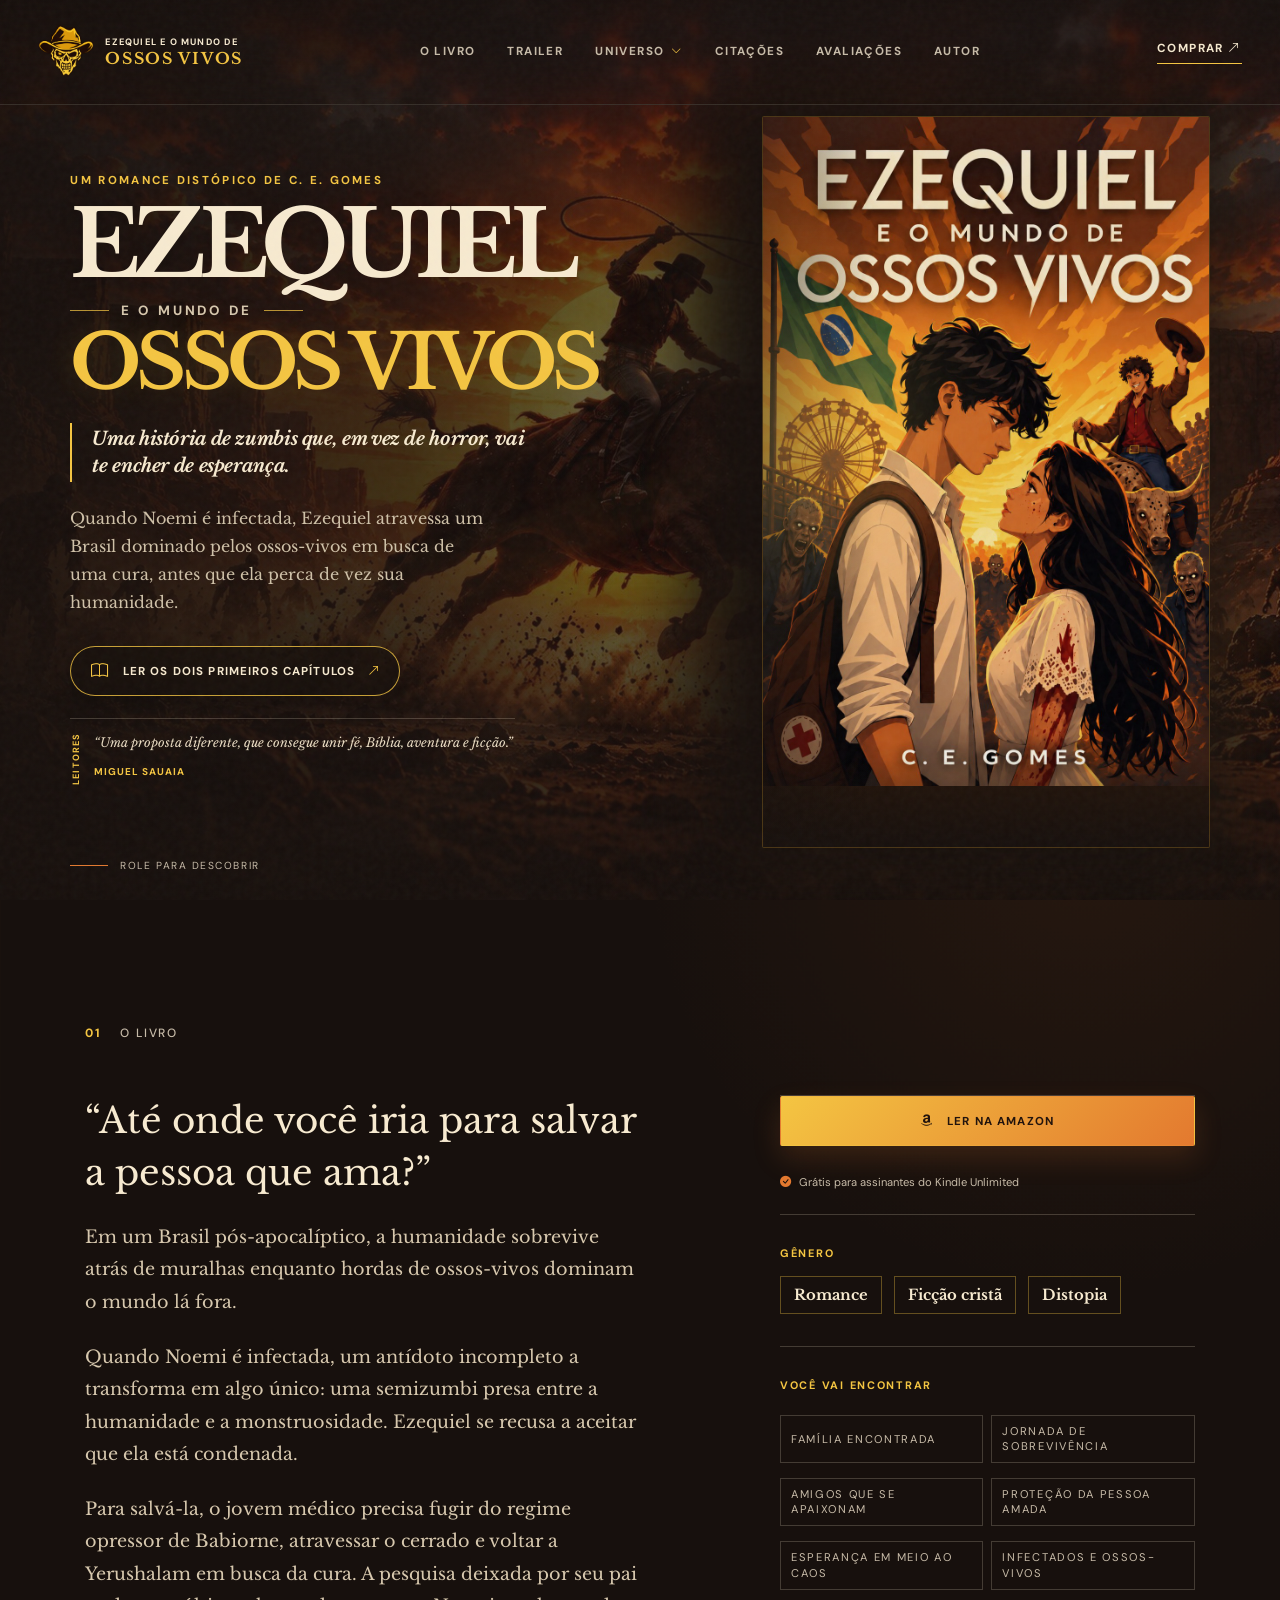
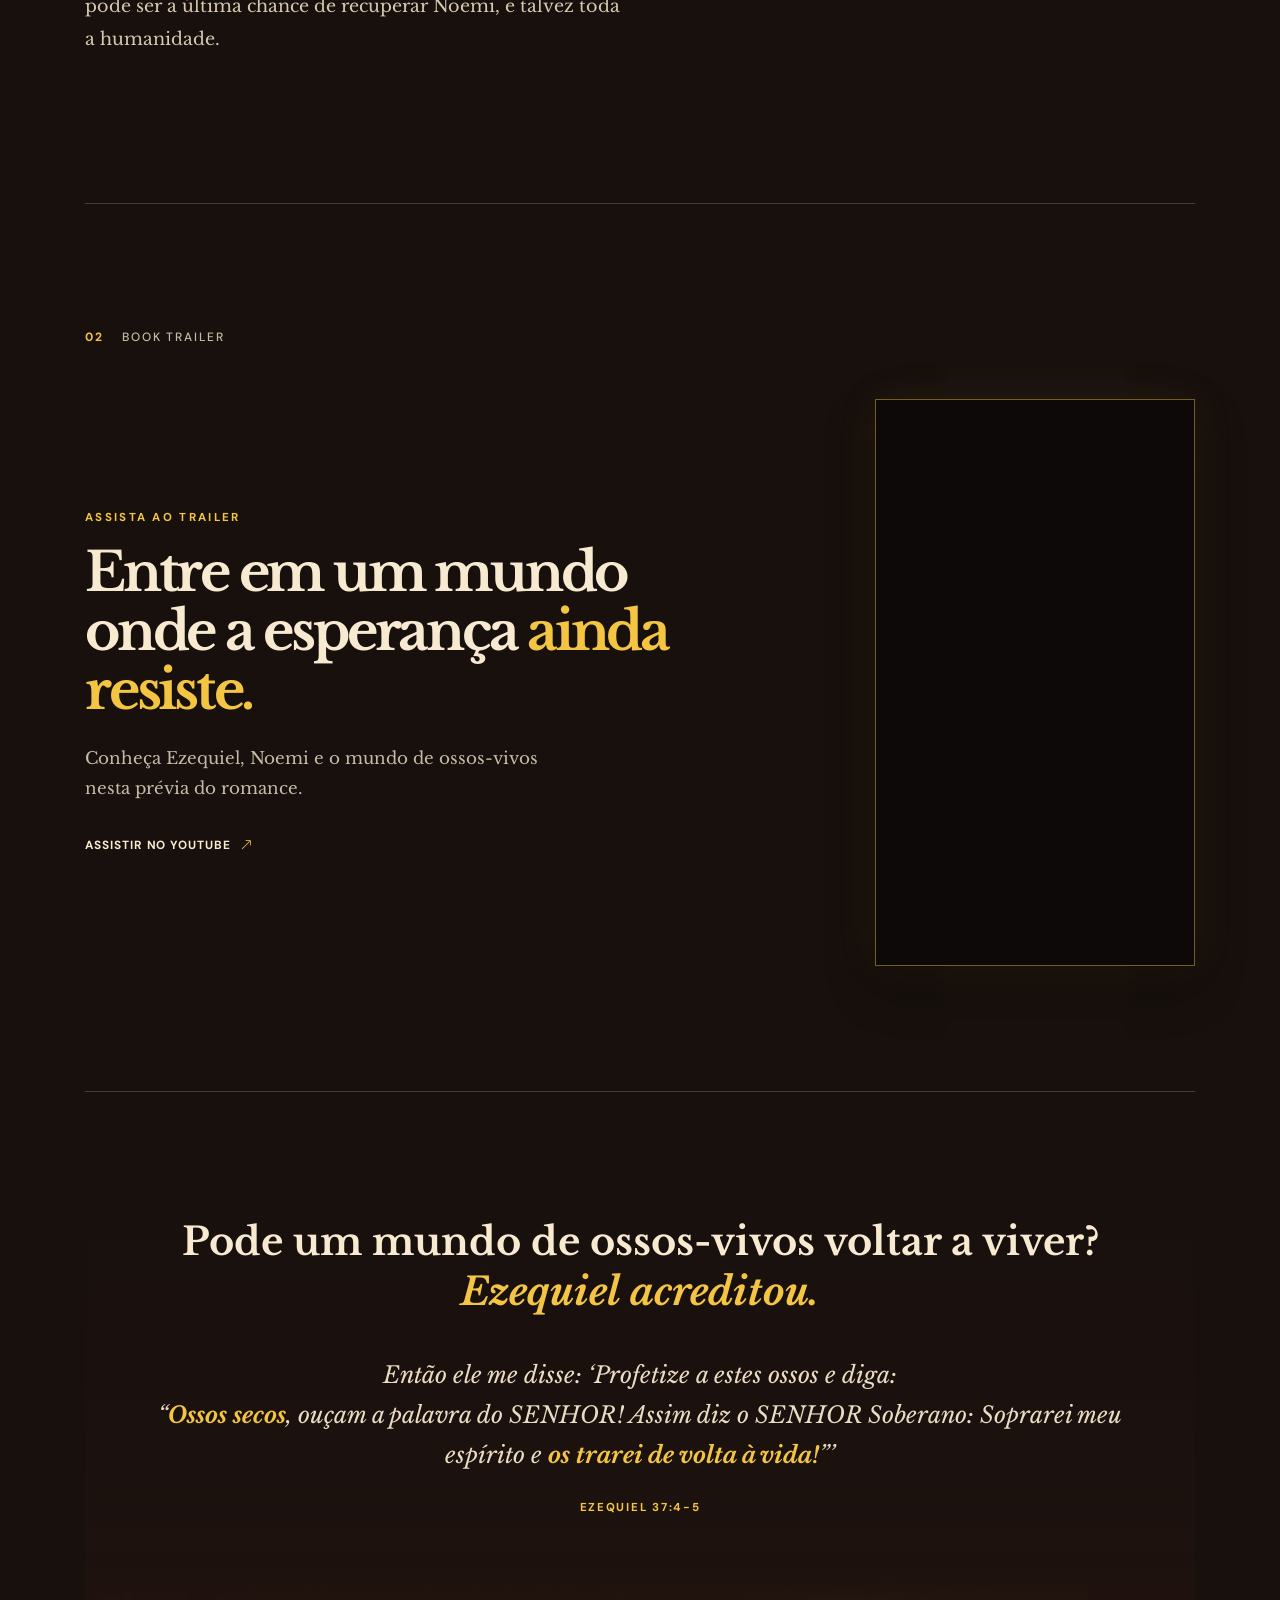
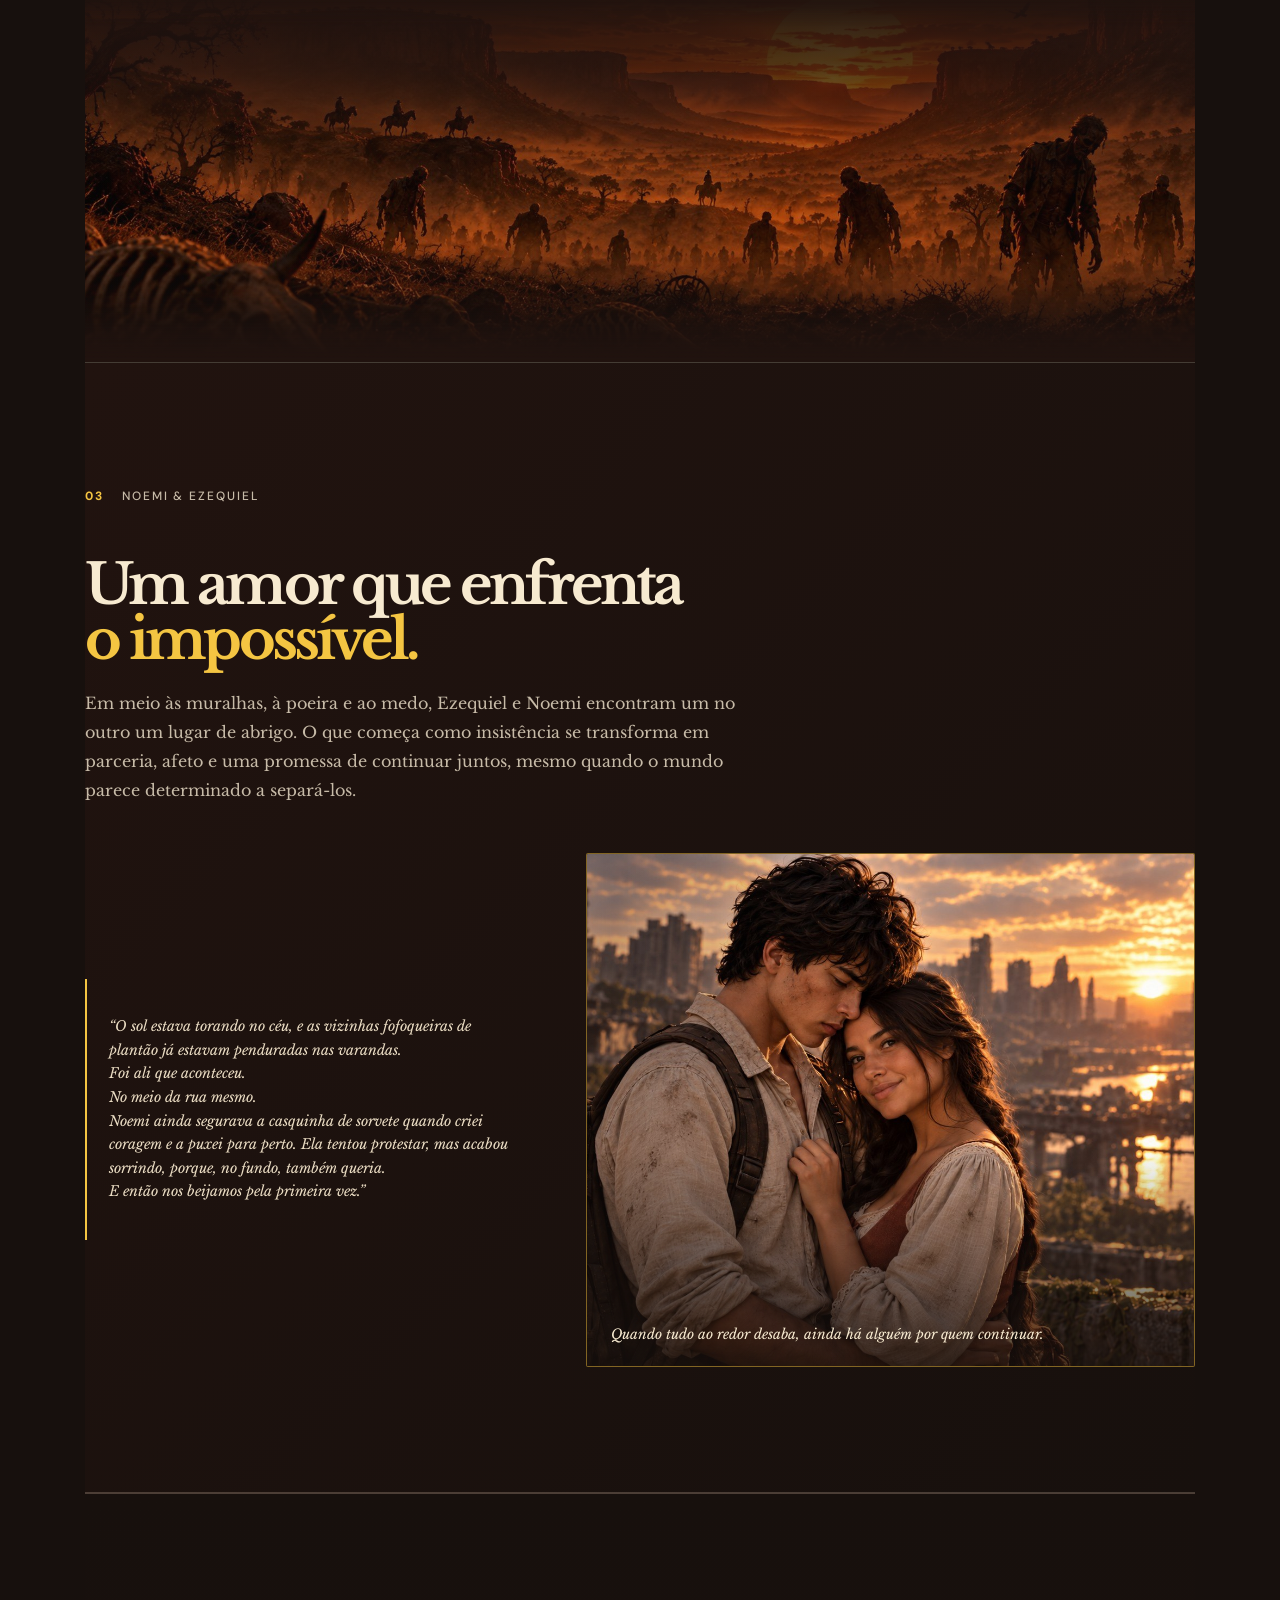
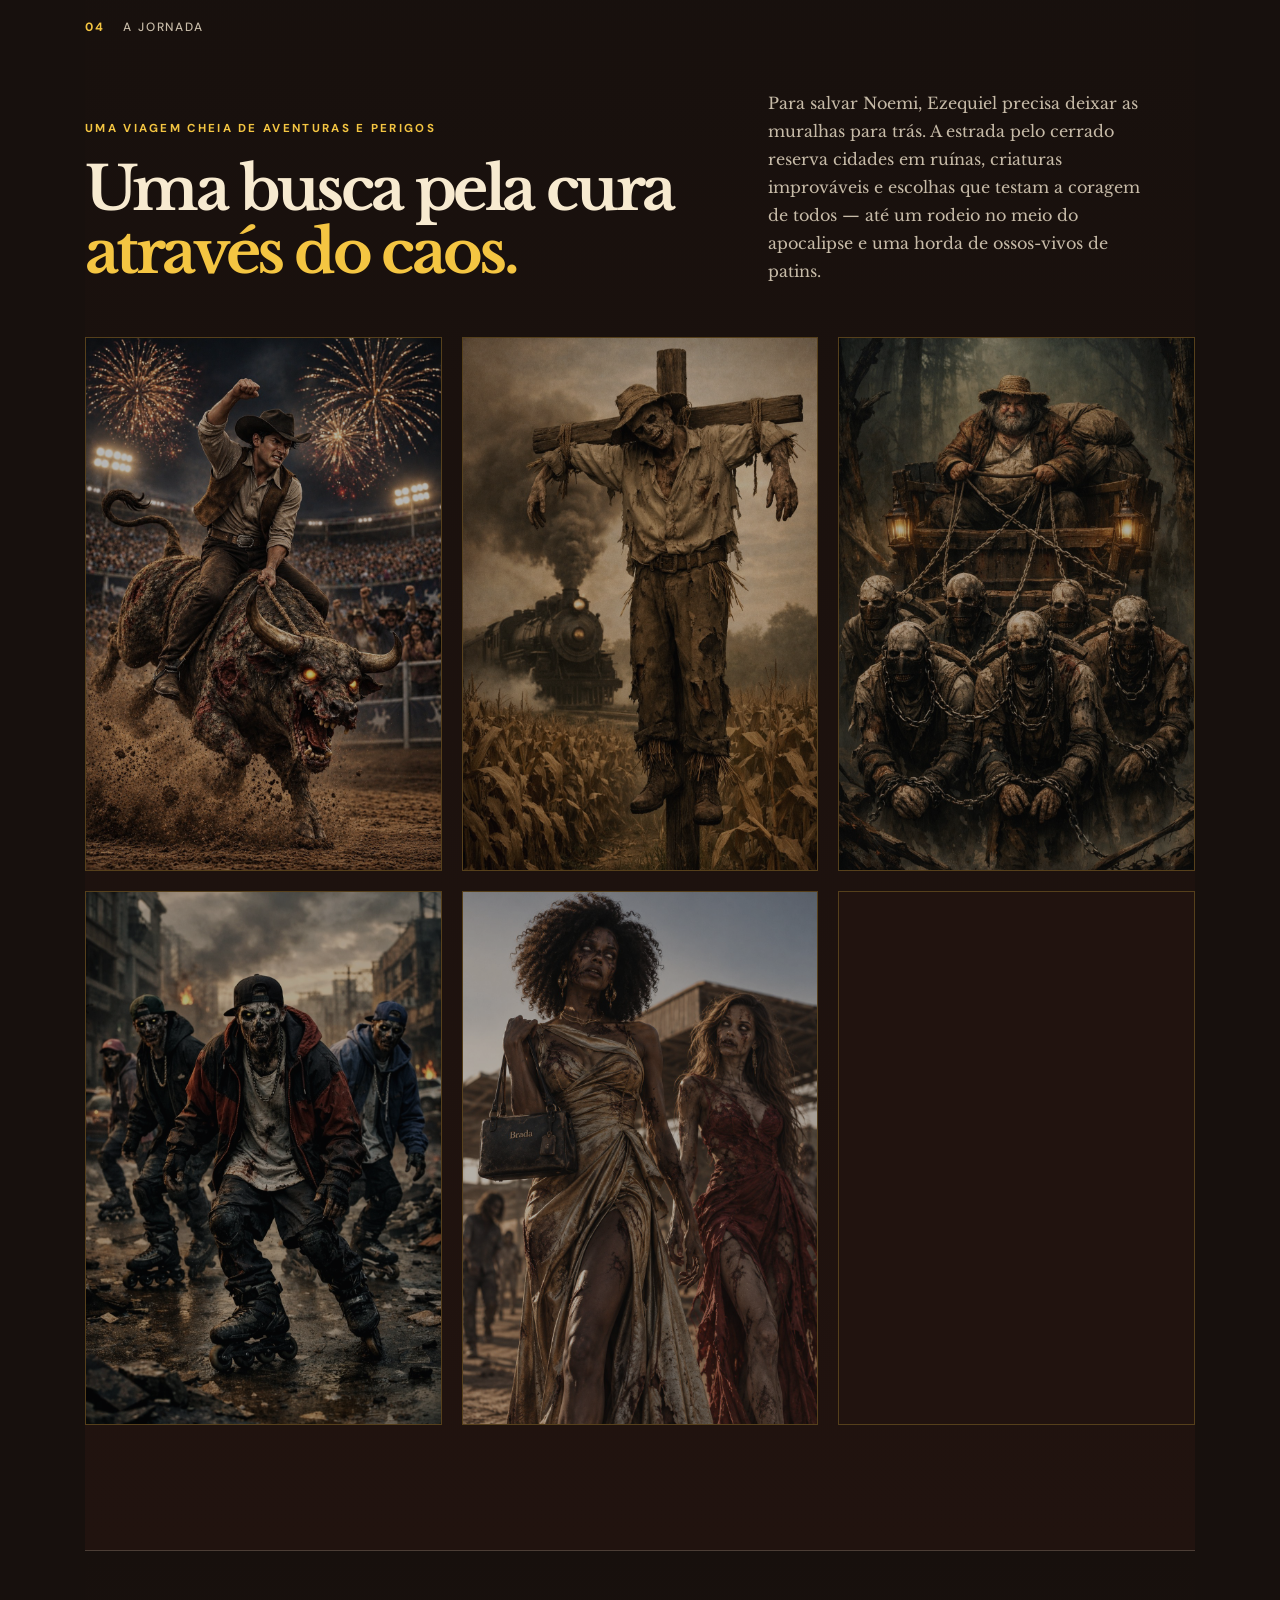
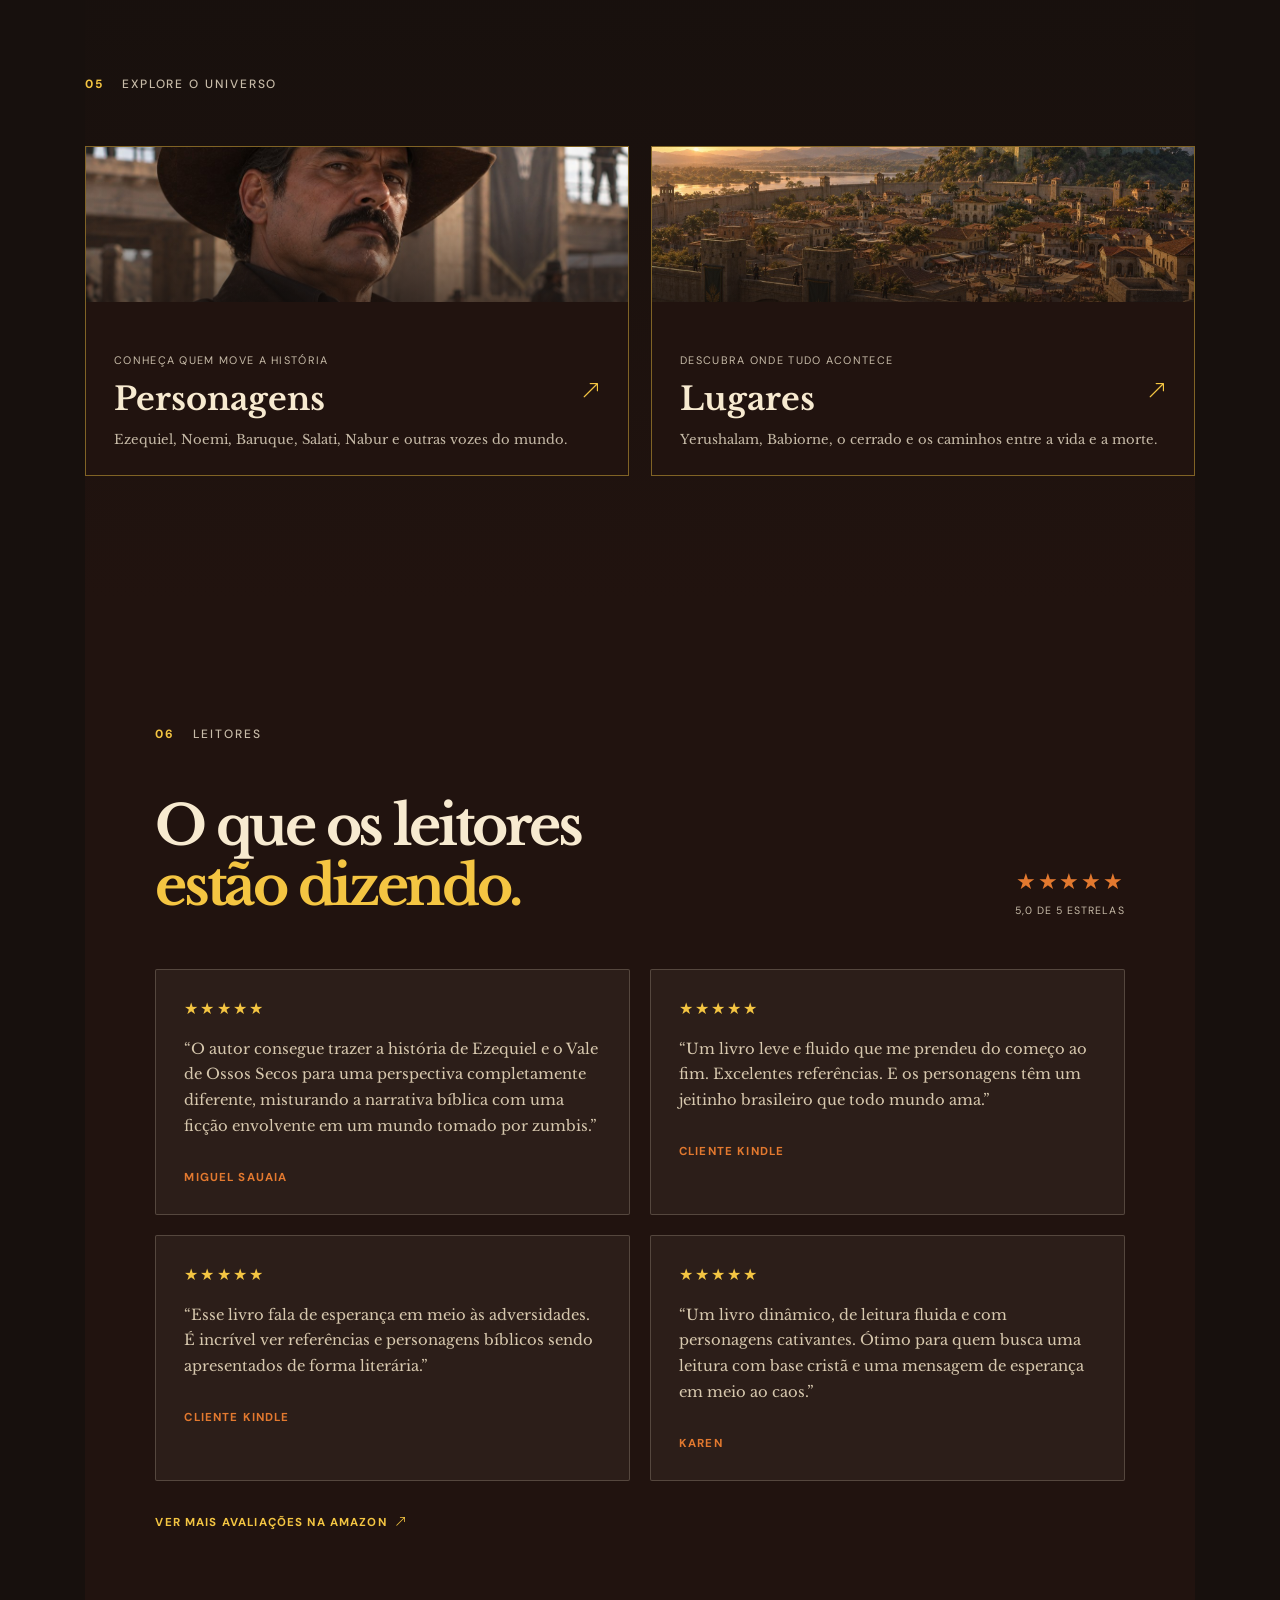
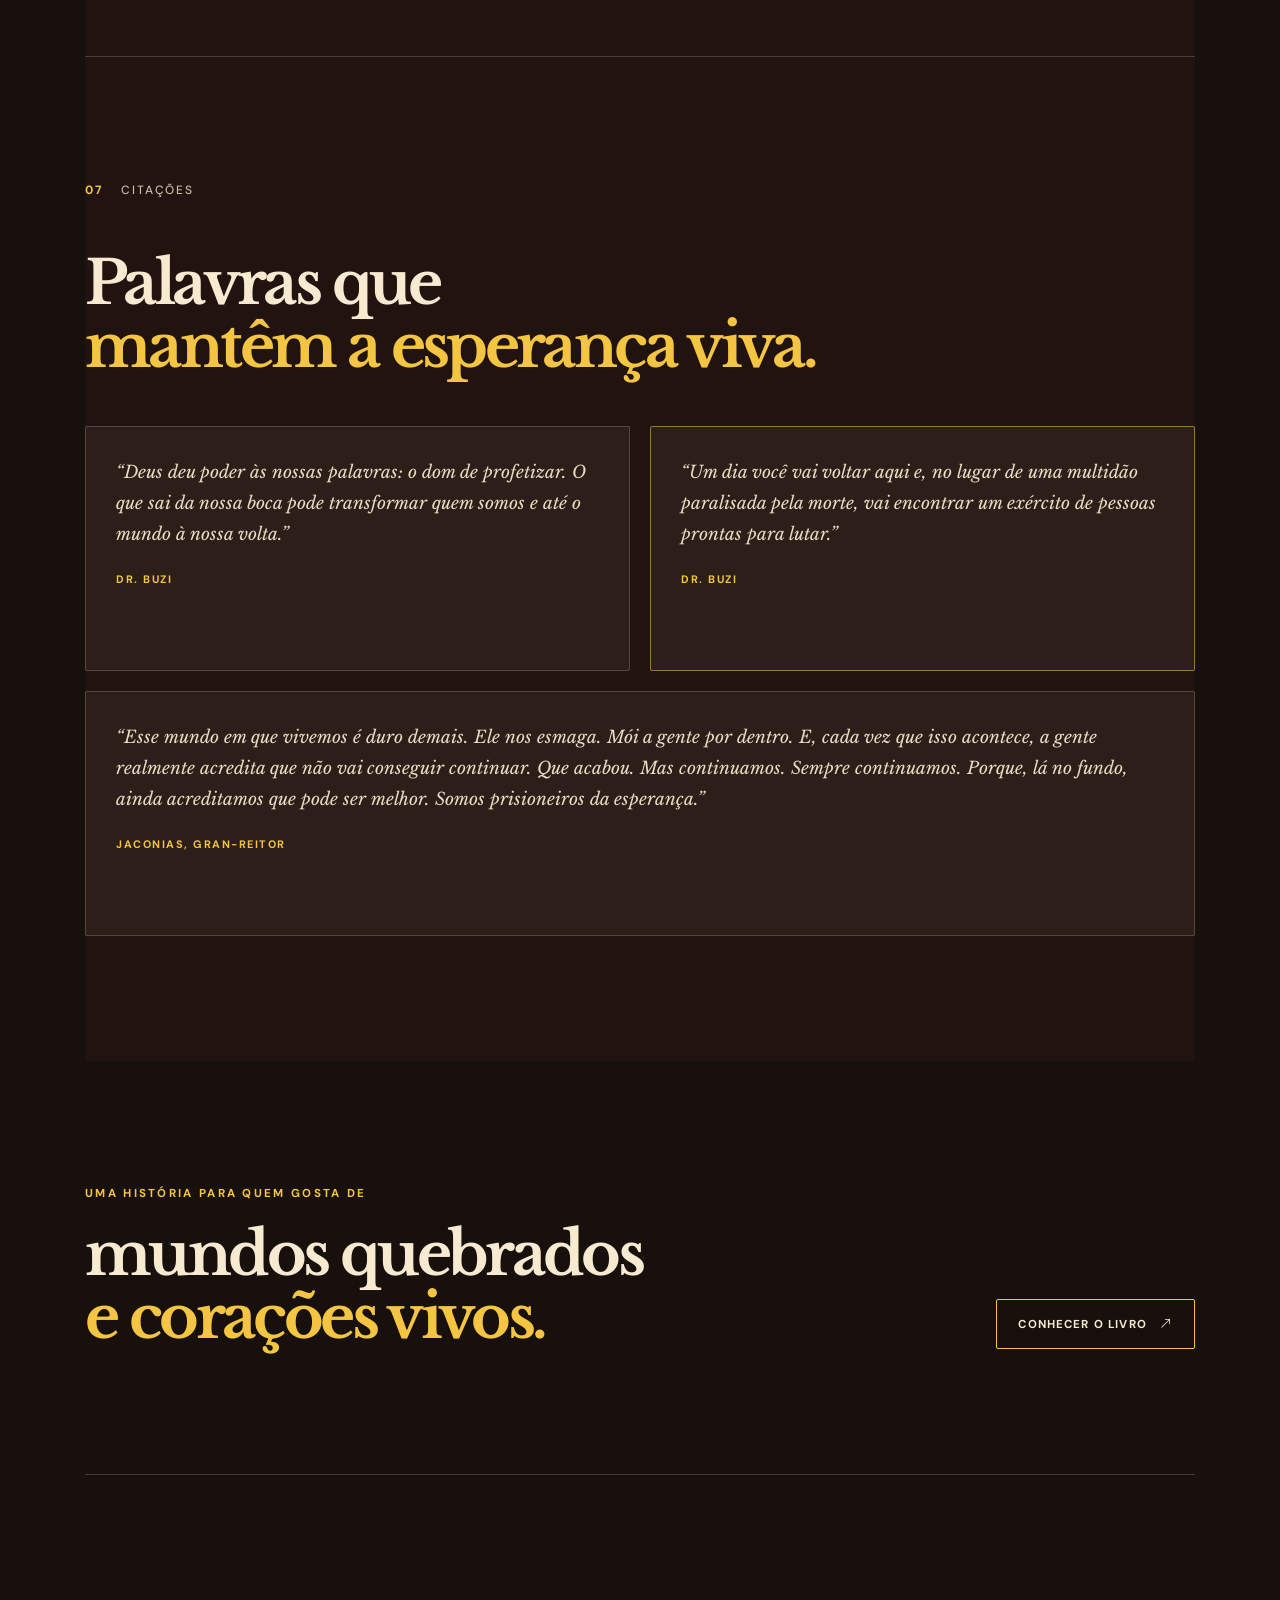
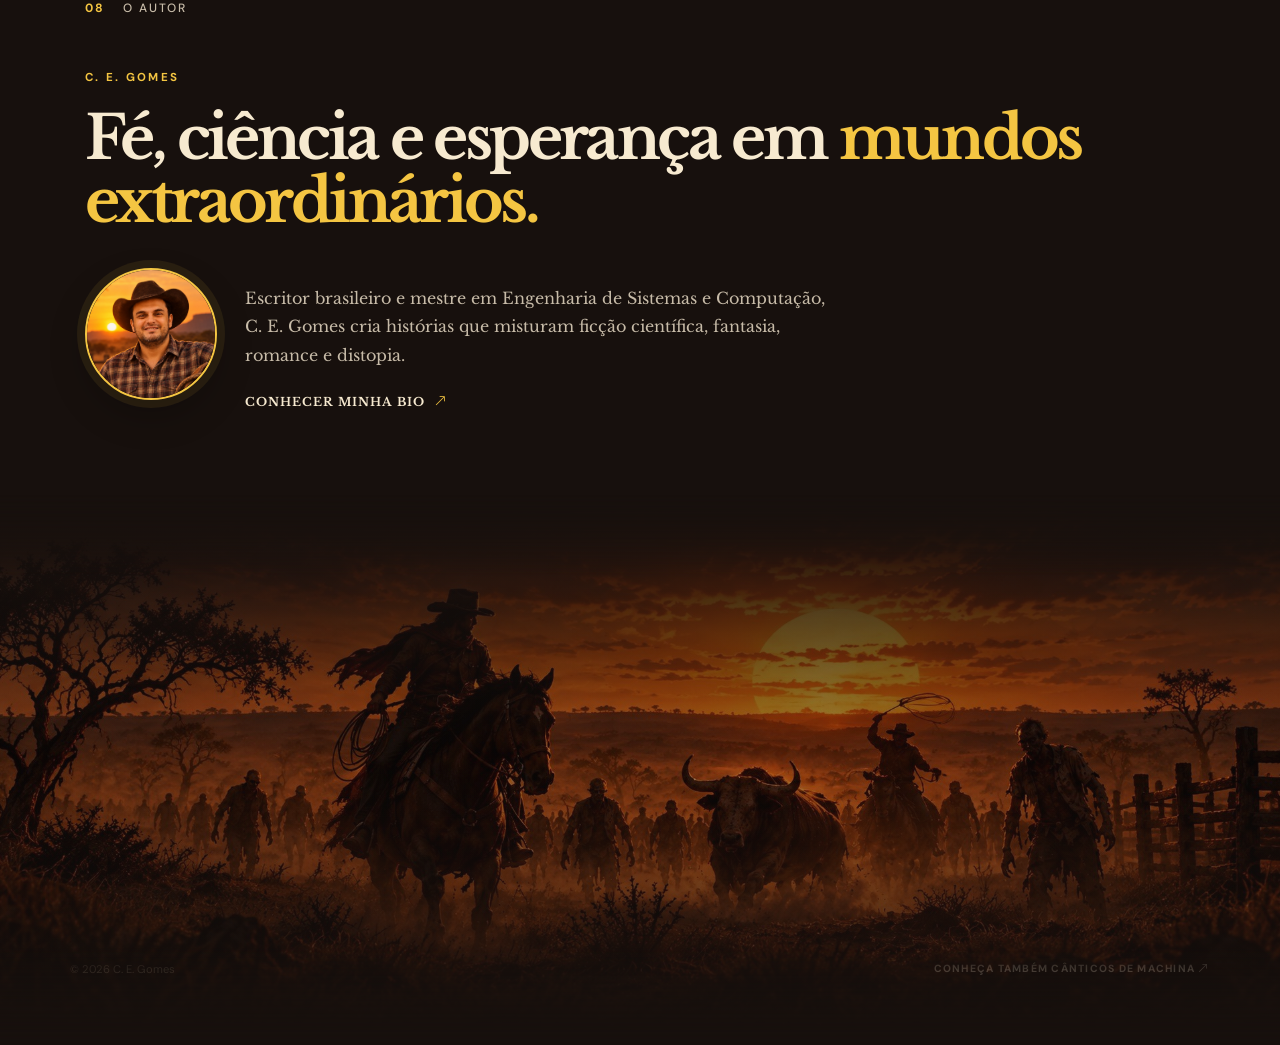
==== commit fbcb5184: "ajuste imagem 3" ====
--- a/index.html
+++ b/index.html
@@ -12,10 +12,10 @@
   <meta property="og:title" content="Ezequiel e o Mundo de Ossos Vivos | C. E. Gomes">
   <meta property="og:description"
     content="Romance distópico cristão sobre amor, fé e sobrevivência em um Brasil pós-apocalíptico.">
-  <meta property="og:image" content="img/capa-ezequiel.jpeg">
+  <meta property="og:image" content="img/capa-ezequiel.jpg">
   <meta name="twitter:card" content="summary_large_image">
   <title>Ezequiel e o Mundo de Ossos Vivos | C. E. Gomes</title>
-  <link rel="icon" type="image/jpeg" href="img/capa-ezequiel.jpeg">
+  <link rel="icon" type="image/jpeg" href="img/capa-ezequiel.jpg">
   <link rel="preconnect" href="https://fonts.googleapis.com">
   <link rel="preconnect" href="https://fonts.gstatic.com" crossorigin>
   <link
@@ -34,7 +34,7 @@
     "inLanguage": "pt-BR",
     "genre": ["Romance", "Ficção cristã", "Distopia"],
     "description": "Romance distópico cristão sobre amor, fé e sobrevivência em um Brasil pós-apocalíptico.",
-    "image": "img/capa-ezequiel.jpeg"
+    "image": "img/capa-ezequiel.jpg"
   }
   </script>
 </head>
@@ -80,7 +80,7 @@
         </div>
       </div>
       <div class="hero-art">
-        <div class="sun-glow" aria-hidden="true"></div><img src="img/capa-ezequiel.jpeg"
+        <div class="sun-glow" aria-hidden="true"></div><img src="img/capa-ezequiel.jpg"
           alt="Capa do livro Ezequiel e o Mundo de Ossos Vivos" width="768" height="1152" fetchpriority="high">
       </div>
       <div class="scroll-note"><span></span> role para descobrir</div>
--- a/css/mobile-fix.css
+++ b/css/mobile-fix.css
@@ -193,7 +193,7 @@
 
   footer { padding-bottom: 92px; }
 }
-.subpage{padding-top:90px}.subpage-hero{width:min(1110px,89vw);min-height:470px;margin:0 auto;display:flex;flex-direction:column;justify-content:center}.subpage-hero.compact{min-height:400px}.subpage-hero h1{margin:0;font:700 clamp(3rem,7vw,6.5rem)/.95 var(--serif);letter-spacing:-.08em}.subpage-hero h1 i{color:#f4c542;font-style:normal}.subpage-hero>p:last-child{max-width:470px;margin:30px 0 0;color:var(--muted);font:1.05rem/1.75 var(--serif)}.universe-links{border-top:1px solid var(--line)}.universe-card-grid{display:grid;grid-template-columns:repeat(2,1fr);gap:24px}.universe-card-grid a{position:relative;min-height:280px;padding:32px;color:var(--ink);text-decoration:none;border:1px solid var(--line);background:linear-gradient(135deg,rgba(244,197,66,.12),rgba(227,121,47,.05));transition:.2s}.universe-card-grid a:hover{border-color:#f4c542;transform:translateY(-3px)}.card-index{color:#f4c542;font-size:.7rem;font-weight:700;letter-spacing:.15em}.universe-card-grid h2{margin:62px 0 12px;font:700 2.1rem var(--serif)}.universe-card-grid p{max-width:350px;color:var(--muted);font:1rem/1.65 var(--serif)}.universe-card-grid a>i{position:absolute;right:30px;bottom:30px;color:#f4c542;font-size:1.3rem}.profile-grid{display:grid;grid-template-columns:repeat(3,1fr);gap:24px;border-top:1px solid var(--line)}.profile-grid article{padding-top:18px}.profile-image{height:370px;margin-bottom:22px;background-color:#24150b;background-position:center top;background-repeat:no-repeat;background-size:cover}.ezequiel-profile{background-image:url("../img/ezequiel.jpg")}.daniel-profile{background-image:url("../img/daniel.jpg")}.jeremias-profile{background-image:url("../img/jeremias.jpg")}.profile-grid h2{margin:10px 0 12px;font:700 1.75rem var(--serif)}.profile-grid p{margin:0;color:var(--muted);font:.9rem/1.7 var(--serif)}.supporting{border-top:1px solid var(--line)}.supporting-grid{display:grid;grid-template-columns:repeat(4,1fr);gap:24px}.supporting-grid article{padding-top:18px;border-top:1px solid #f4c542}.supporting-grid h3{margin:24px 0 10px;font:700 1.15rem var(--serif)}.supporting-grid p{margin:0;color:var(--muted);font:.82rem/1.65 var(--serif)}.place-grid{display:grid;grid-template-columns:repeat(2,1fr);gap:24px;border-top:1px solid var(--line)}.place-card{position:relative;min-height:380px;display:flex;align-items:end;padding:30px;background-position:center;background-size:cover;overflow:hidden}.place-card:before{content:"";position:absolute;inset:0;background:linear-gradient(0deg,rgba(23,16,13,.95),transparent 75%)}.place-card>div{position:relative;z-index:1}.place-card h2{margin:12px 0;font:700 2rem var(--serif)}.place-card p{max-width:450px;margin:0;color:#d7c8ae;font:.9rem/1.65 var(--serif)}.yerushalam{background-image:url("../img/ezequiel.jpg")}.babiorne{background-image:url("../img/capa-ezequiel.jpeg")}.chapada{grid-column:1/-1;background-image:url("../img/jeremias.jpg");min-height:300px}.place-note{border-top:1px solid var(--line);text-align:center}.place-note p{max-width:700px;margin:0 auto 16px;font:italic 1.65rem/1.6 var(--serif)}.place-note small{color:#f4c542;font-size:.7rem;letter-spacing:.15em;text-transform:uppercase}
+.subpage{padding-top:90px}.subpage-hero{width:min(1110px,89vw);min-height:470px;margin:0 auto;display:flex;flex-direction:column;justify-content:center}.subpage-hero.compact{min-height:400px}.subpage-hero h1{margin:0;font:700 clamp(3rem,7vw,6.5rem)/.95 var(--serif);letter-spacing:-.08em}.subpage-hero h1 i{color:#f4c542;font-style:normal}.subpage-hero>p:last-child{max-width:470px;margin:30px 0 0;color:var(--muted);font:1.05rem/1.75 var(--serif)}.universe-links{border-top:1px solid var(--line)}.universe-card-grid{display:grid;grid-template-columns:repeat(2,1fr);gap:24px}.universe-card-grid a{position:relative;min-height:280px;padding:32px;color:var(--ink);text-decoration:none;border:1px solid var(--line);background:linear-gradient(135deg,rgba(244,197,66,.12),rgba(227,121,47,.05));transition:.2s}.universe-card-grid a:hover{border-color:#f4c542;transform:translateY(-3px)}.card-index{color:#f4c542;font-size:.7rem;font-weight:700;letter-spacing:.15em}.universe-card-grid h2{margin:62px 0 12px;font:700 2.1rem var(--serif)}.universe-card-grid p{max-width:350px;color:var(--muted);font:1rem/1.65 var(--serif)}.universe-card-grid a>i{position:absolute;right:30px;bottom:30px;color:#f4c542;font-size:1.3rem}.profile-grid{display:grid;grid-template-columns:repeat(3,1fr);gap:24px;border-top:1px solid var(--line)}.profile-grid article{padding-top:18px}.profile-image{height:370px;margin-bottom:22px;background-color:#24150b;background-position:center top;background-repeat:no-repeat;background-size:cover}.ezequiel-profile{background-image:url("../img/ezequiel.jpg")}.daniel-profile{background-image:url("../img/daniel.jpg")}.jeremias-profile{background-image:url("../img/jeremias.jpg")}.profile-grid h2{margin:10px 0 12px;font:700 1.75rem var(--serif)}.profile-grid p{margin:0;color:var(--muted);font:.9rem/1.7 var(--serif)}.supporting{border-top:1px solid var(--line)}.supporting-grid{display:grid;grid-template-columns:repeat(4,1fr);gap:24px}.supporting-grid article{padding-top:18px;border-top:1px solid #f4c542}.supporting-grid h3{margin:24px 0 10px;font:700 1.15rem var(--serif)}.supporting-grid p{margin:0;color:var(--muted);font:.82rem/1.65 var(--serif)}.place-grid{display:grid;grid-template-columns:repeat(2,1fr);gap:24px;border-top:1px solid var(--line)}.place-card{position:relative;min-height:380px;display:flex;align-items:end;padding:30px;background-position:center;background-size:cover;overflow:hidden}.place-card:before{content:"";position:absolute;inset:0;background:linear-gradient(0deg,rgba(23,16,13,.95),transparent 75%)}.place-card>div{position:relative;z-index:1}.place-card h2{margin:12px 0;font:700 2rem var(--serif)}.place-card p{max-width:450px;margin:0;color:#d7c8ae;font:.9rem/1.65 var(--serif)}.yerushalam{background-image:url("../img/ezequiel.jpg")}.babiorne{background-image:url("../img/capa-ezequiel.jpg")}.chapada{grid-column:1/-1;background-image:url("../img/jeremias.jpg");min-height:300px}.place-note{border-top:1px solid var(--line);text-align:center}.place-note p{max-width:700px;margin:0 auto 16px;font:italic 1.65rem/1.6 var(--serif)}.place-note small{color:#f4c542;font-size:.7rem;letter-spacing:.15em;text-transform:uppercase}
 @media(max-width:700px){.subpage{padding-top:60px}.subpage-hero,.subpage-hero.compact{width:88vw;min-height:430px}.subpage-hero h1{font-size:clamp(2.8rem,14vw,5rem)}.subpage-hero>p:last-child{font-size:.98rem}.universe-card-grid,.profile-grid,.place-grid{grid-template-columns:1fr}.profile-image{height:420px}.supporting-grid{grid-template-columns:1fr 1fr}.chapada{grid-column:auto}.place-card,.chapada{min-height:320px}.place-note p{font-size:1.3rem}}
 @media(max-width:430px){.supporting-grid{grid-template-columns:1fr}.profile-image{height:390px}}
 @media(max-width:700px){.adventures-heading{display:block;margin-bottom:34px}.adventures-heading>p{margin-top:20px;font-size:.95rem}.adventure-grid{grid-template-columns:1fr 1fr;gap:14px}.adventure-grid article,.adventure-grid article img{min-height:300px}.adventure-grid article>div{padding:58px 14px 15px}.adventure-grid h3{font-size:1.08rem}.adventure-grid p{font-size:.75rem}}
@@ -299,7 +299,7 @@
 @media(max-width:700px){
   .hero{
     background-position:center center;
-    background-image:url("../img/chapada_touro.jpg");
+    background-image:url("../img/chapada_touro_vertical.jpg");
   }
   .hero:after{
     display:block;
@@ -559,12 +559,16 @@
 
   .hero-art{
     position:relative;
+    top:auto;
+    bottom:auto;
+    right:auto;
+    left:auto;
     align-self:center;
     flex:none;
     width:min(82vw,340px);
     height:unset!important;
     aspect-ratio:unset!important;
-    margin:30px auto 24px;
+    margin:24px auto 24px;
     overflow:visible;
   }
 
@@ -591,3 +595,48 @@
     object-fit:contain;
   }
 }
+
+/* Texto do hero mais confortável sobre o cenário vertical em celulares. */
+@media(max-width:700px){
+  .hero-review{margin-bottom:0;}
+
+  .hero-copy>.kicker{
+    max-width:285px;
+    margin-bottom:18px;
+    color:#f4c542;
+    font-size:.66rem;
+    line-height:1.45;
+    letter-spacing:.18em;
+    text-shadow:0 2px 12px rgba(23,16,13,.9);
+  }
+
+  .hero-copy>h1{
+    max-width:340px;
+    font-size:clamp(2.8rem,12.8vw,4.5rem);
+    text-shadow:0 3px 20px rgba(23,16,13,.82);
+  }
+
+  .hero-copy>h1 small{
+    margin-top:17px;
+    color:#eadcc3;
+    font-size:.66rem;
+  }
+
+  .hero-copy>.hero-tagline{
+    max-width:350px;
+    margin-top:25px;
+    color:#fff4dc;
+    font-size:1rem;
+    line-height:1.55;
+    text-shadow:0 2px 12px rgba(23,16,13,.78);
+  }
+
+  .hero-copy>.lead{
+    max-width:335px;
+    margin-top:18px;
+    color:#ddcfb6;
+    font-size:.94rem;
+    line-height:1.7;
+    text-shadow:0 2px 10px rgba(23,16,13,.75);
+  }
+}
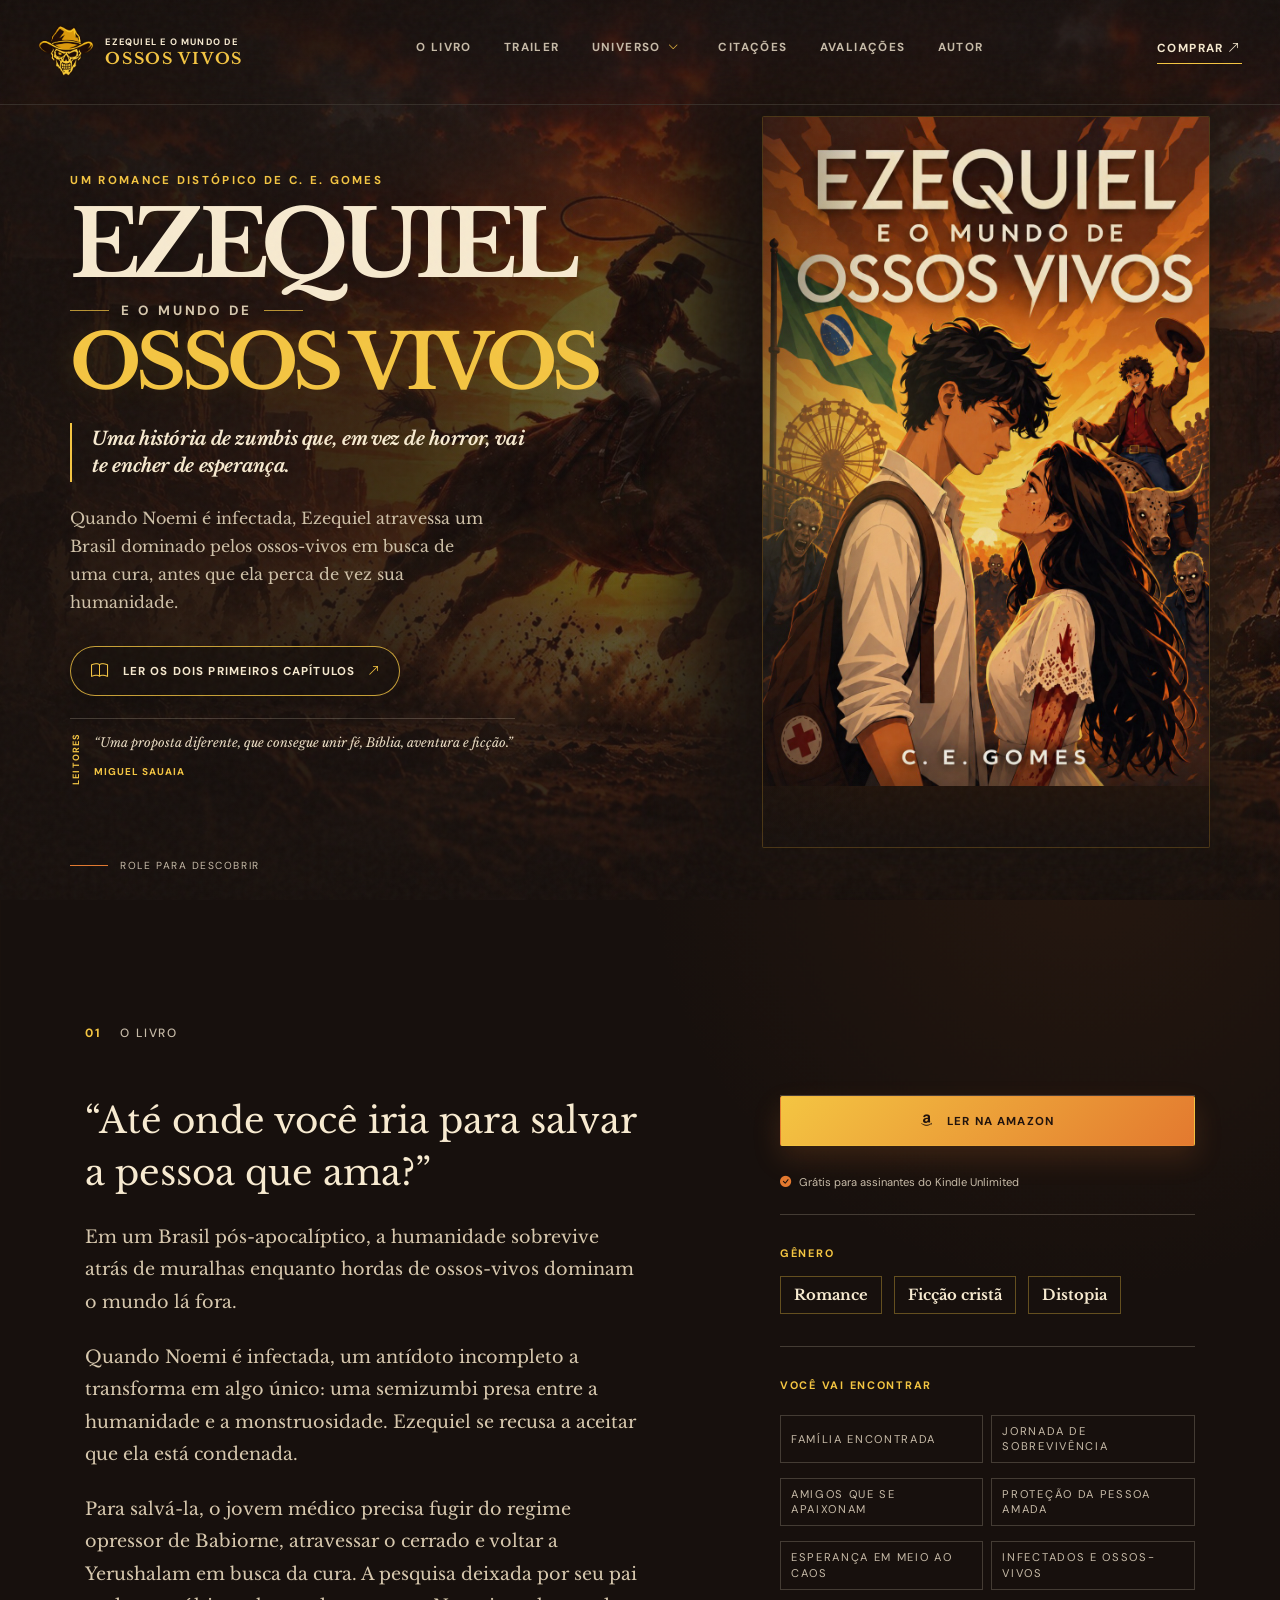
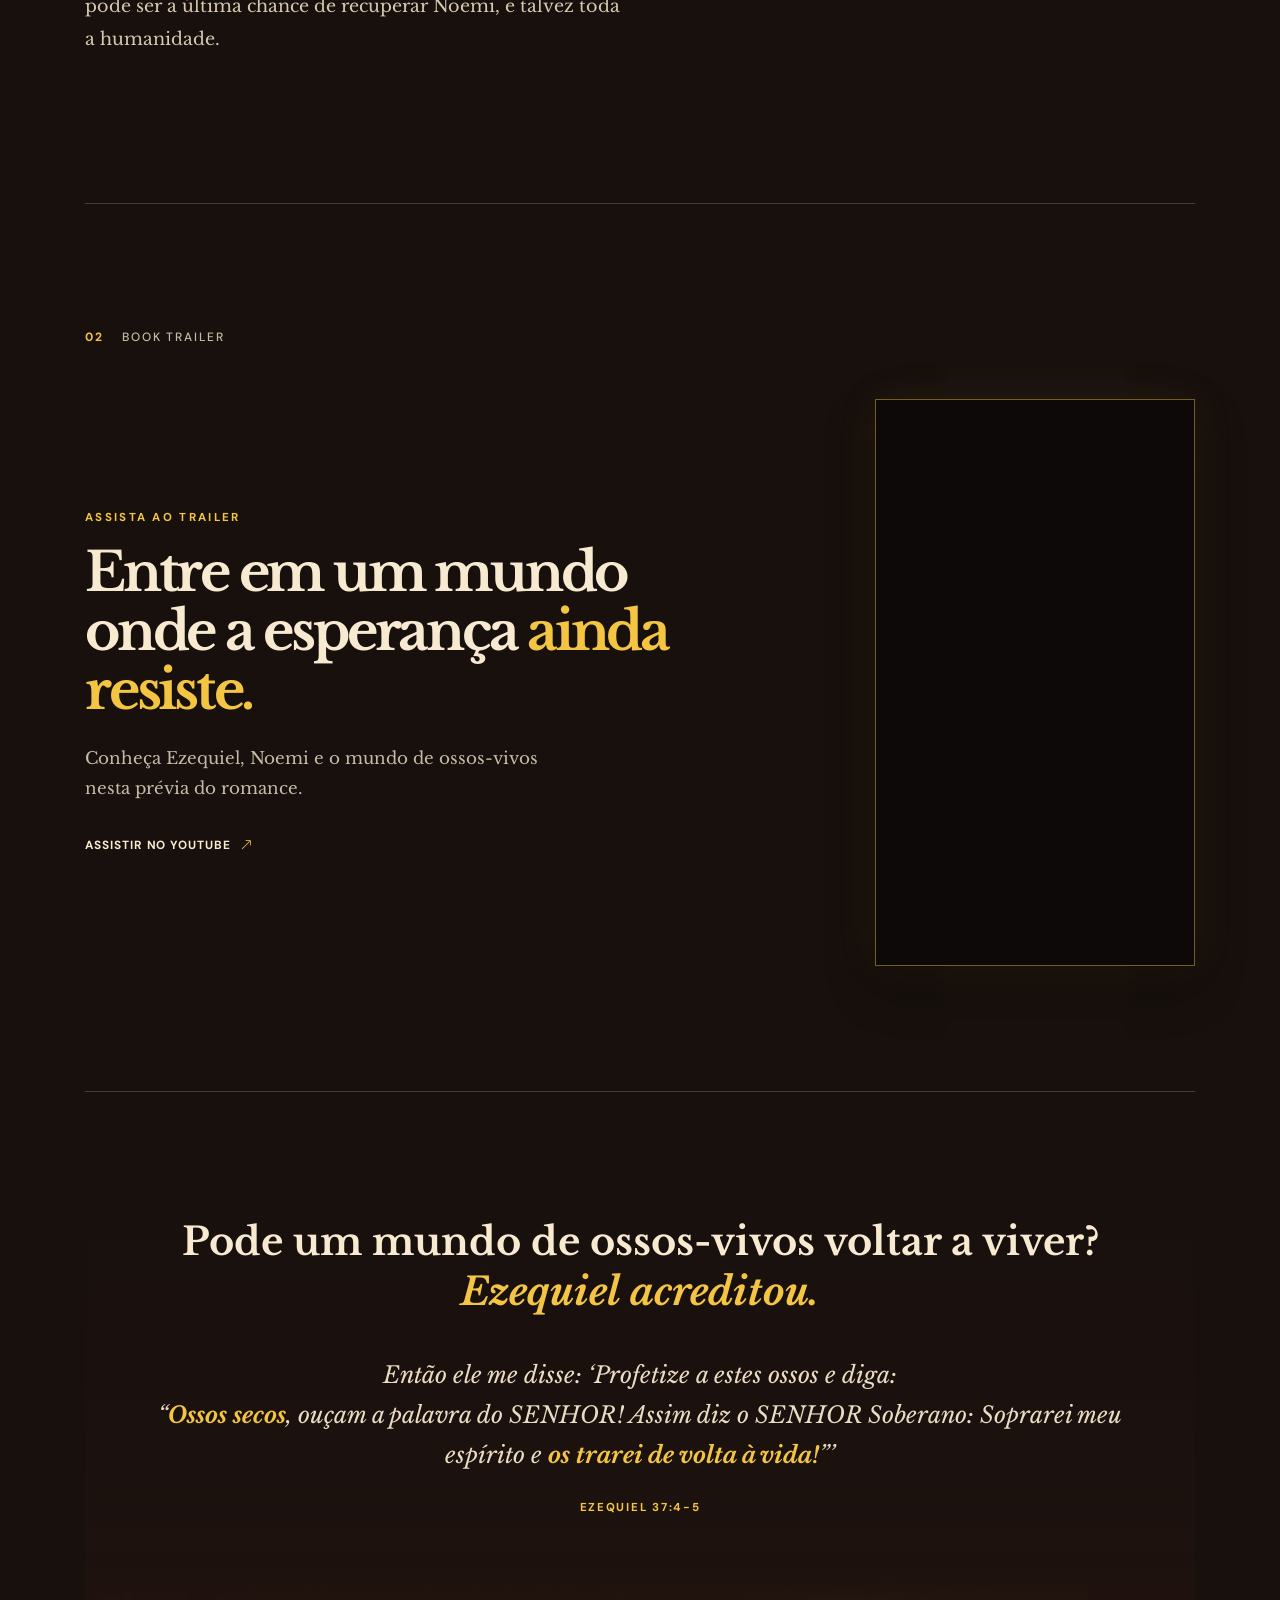
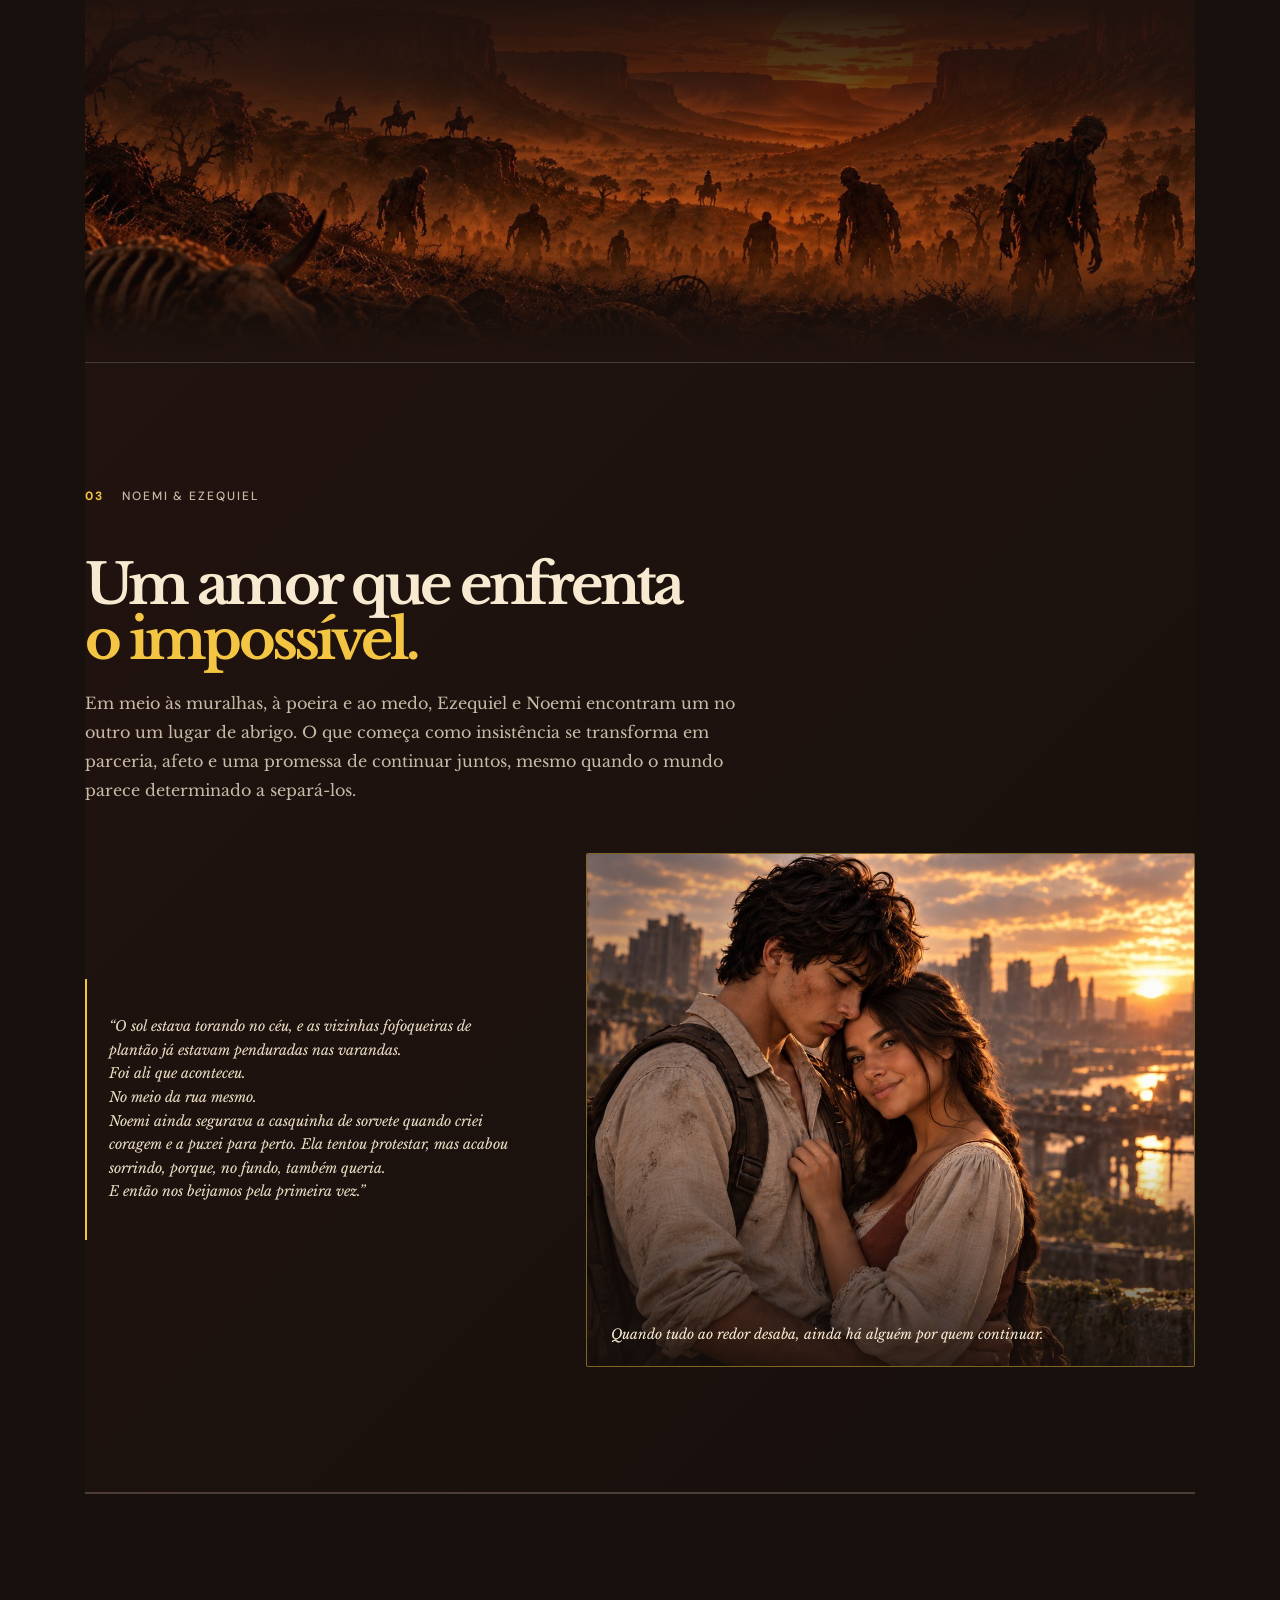
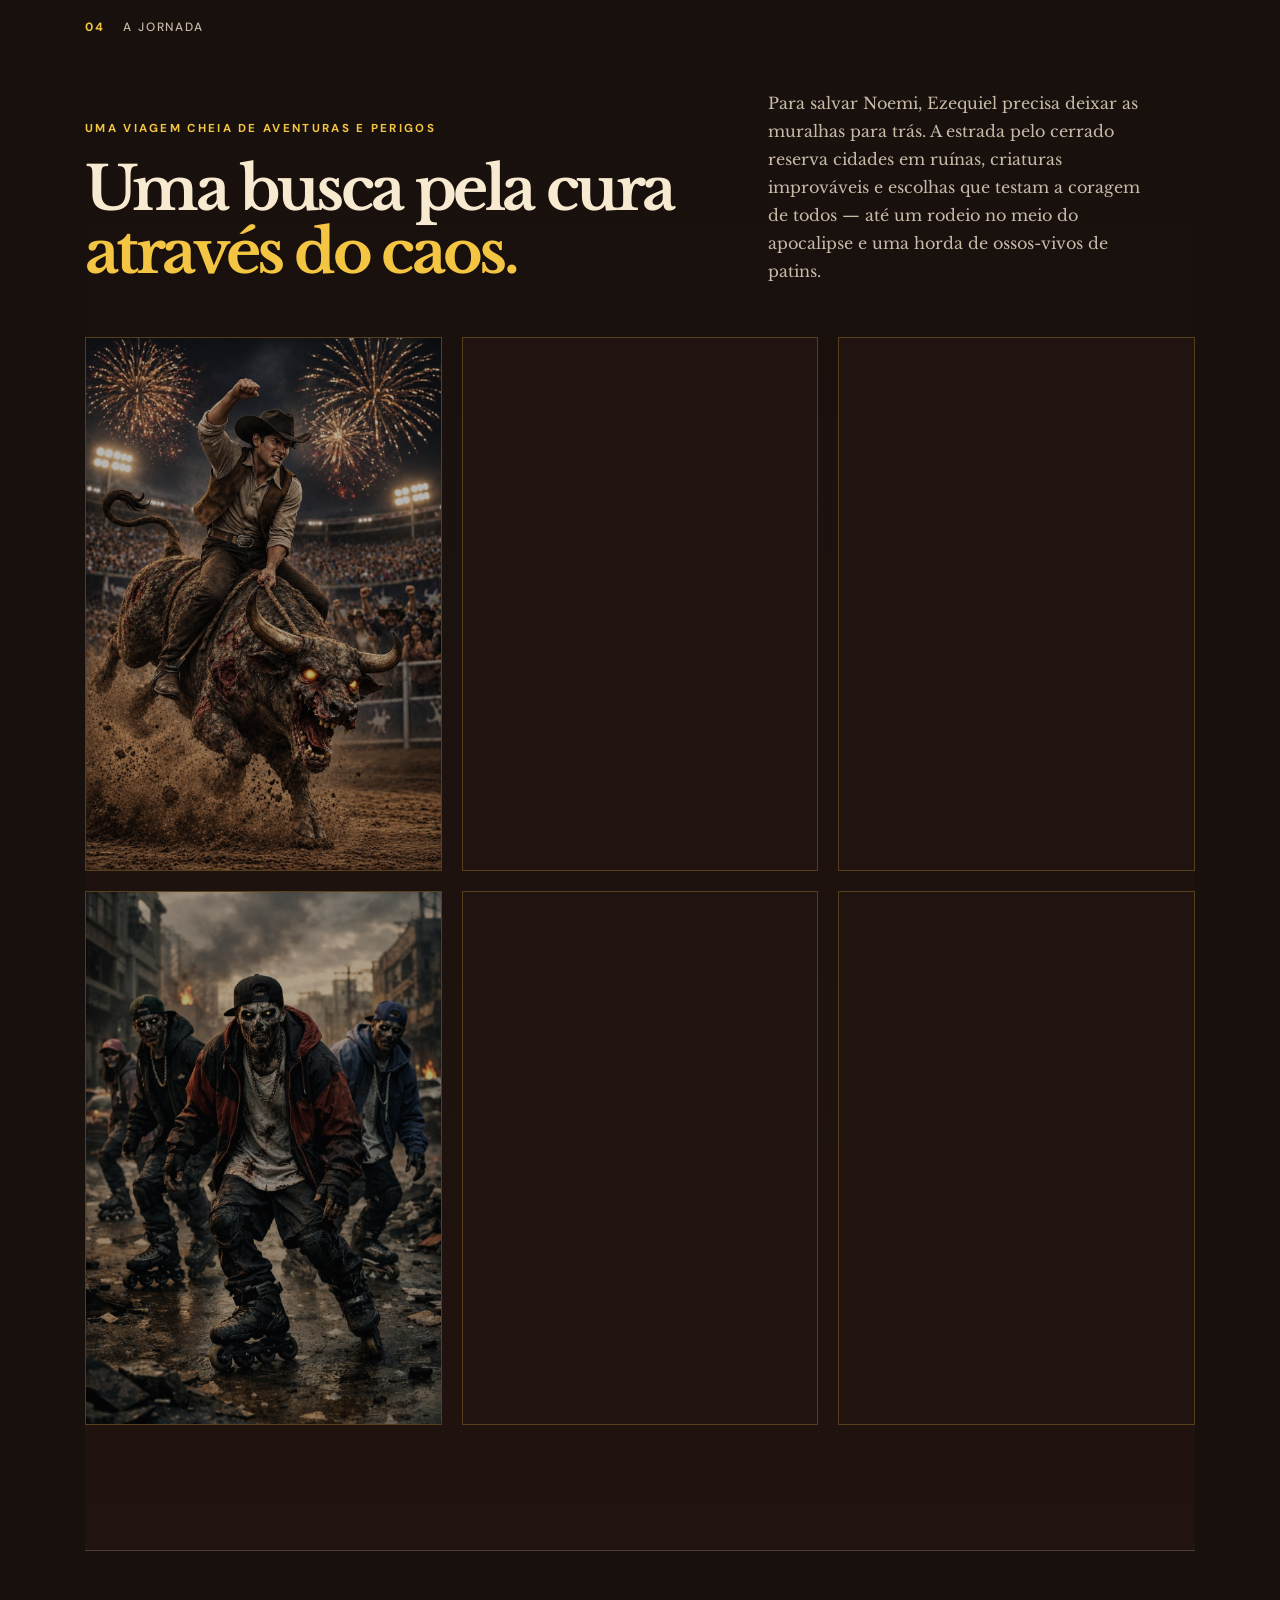
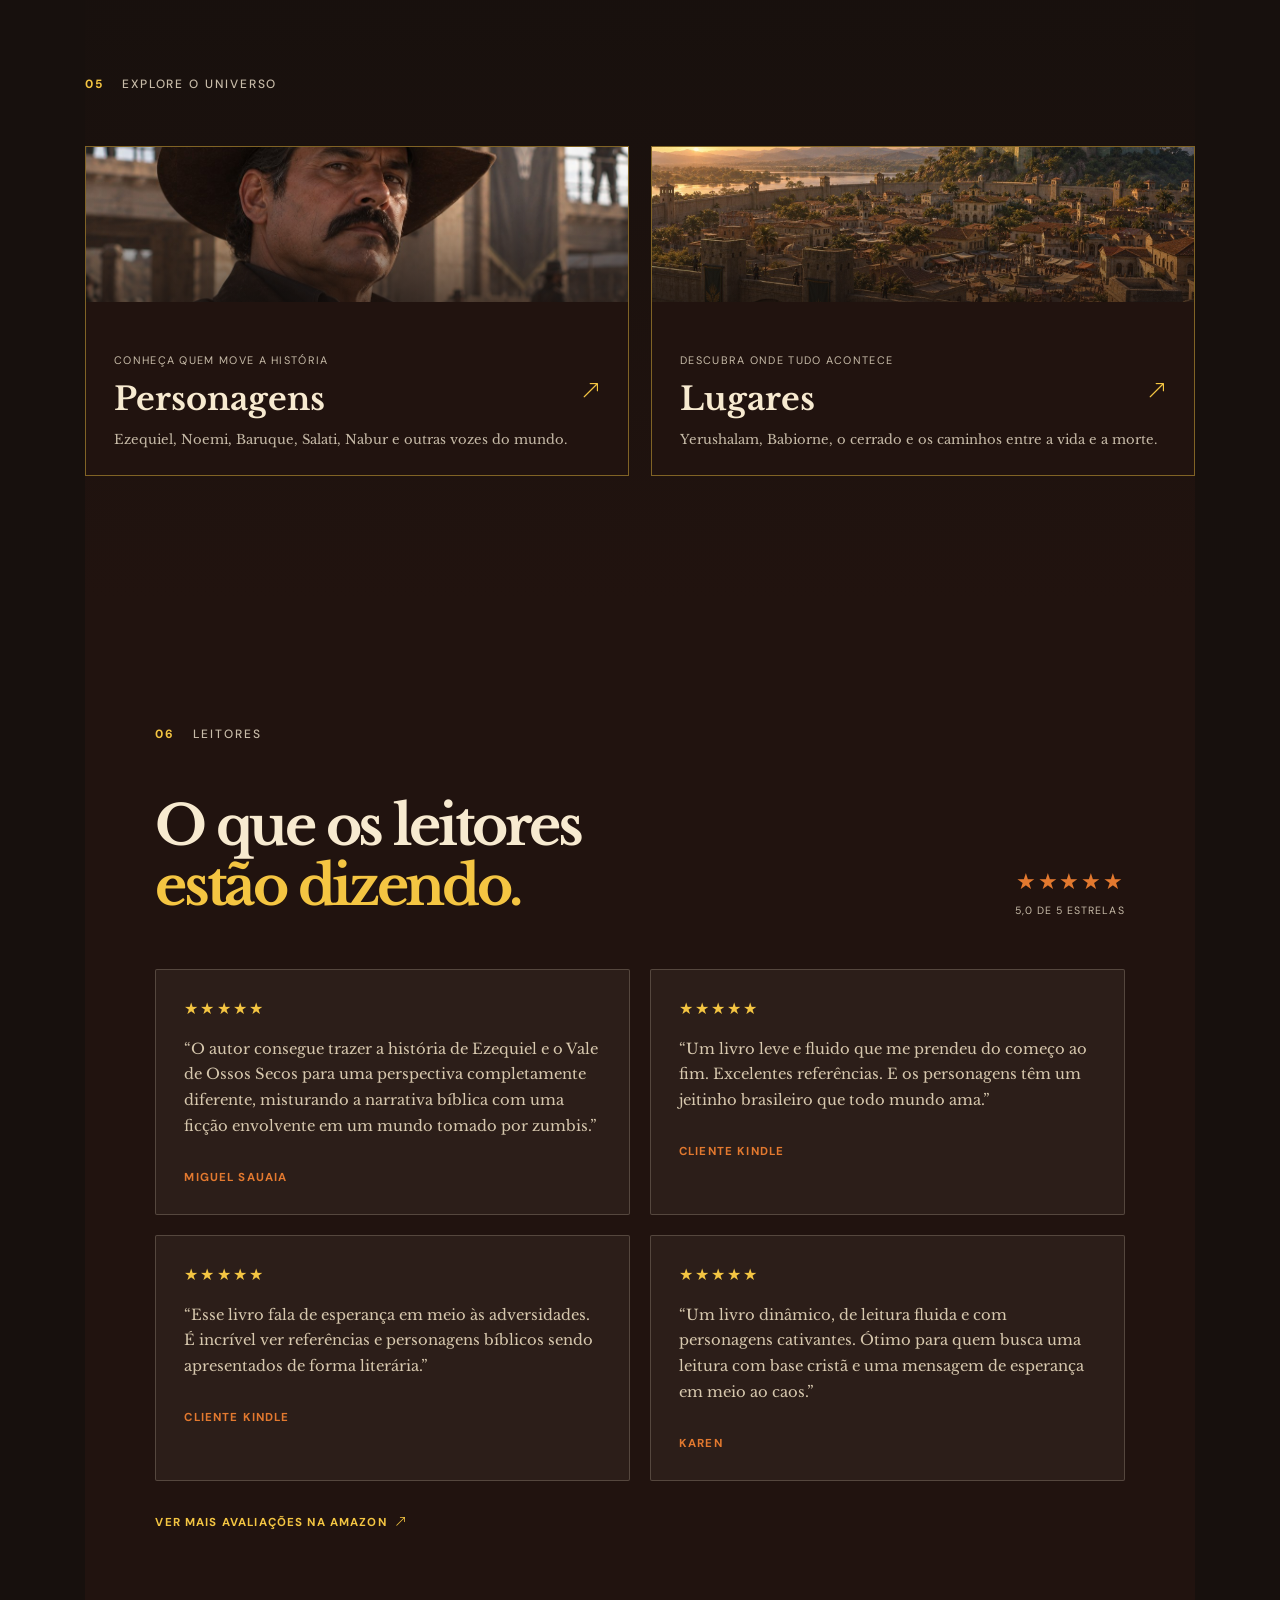
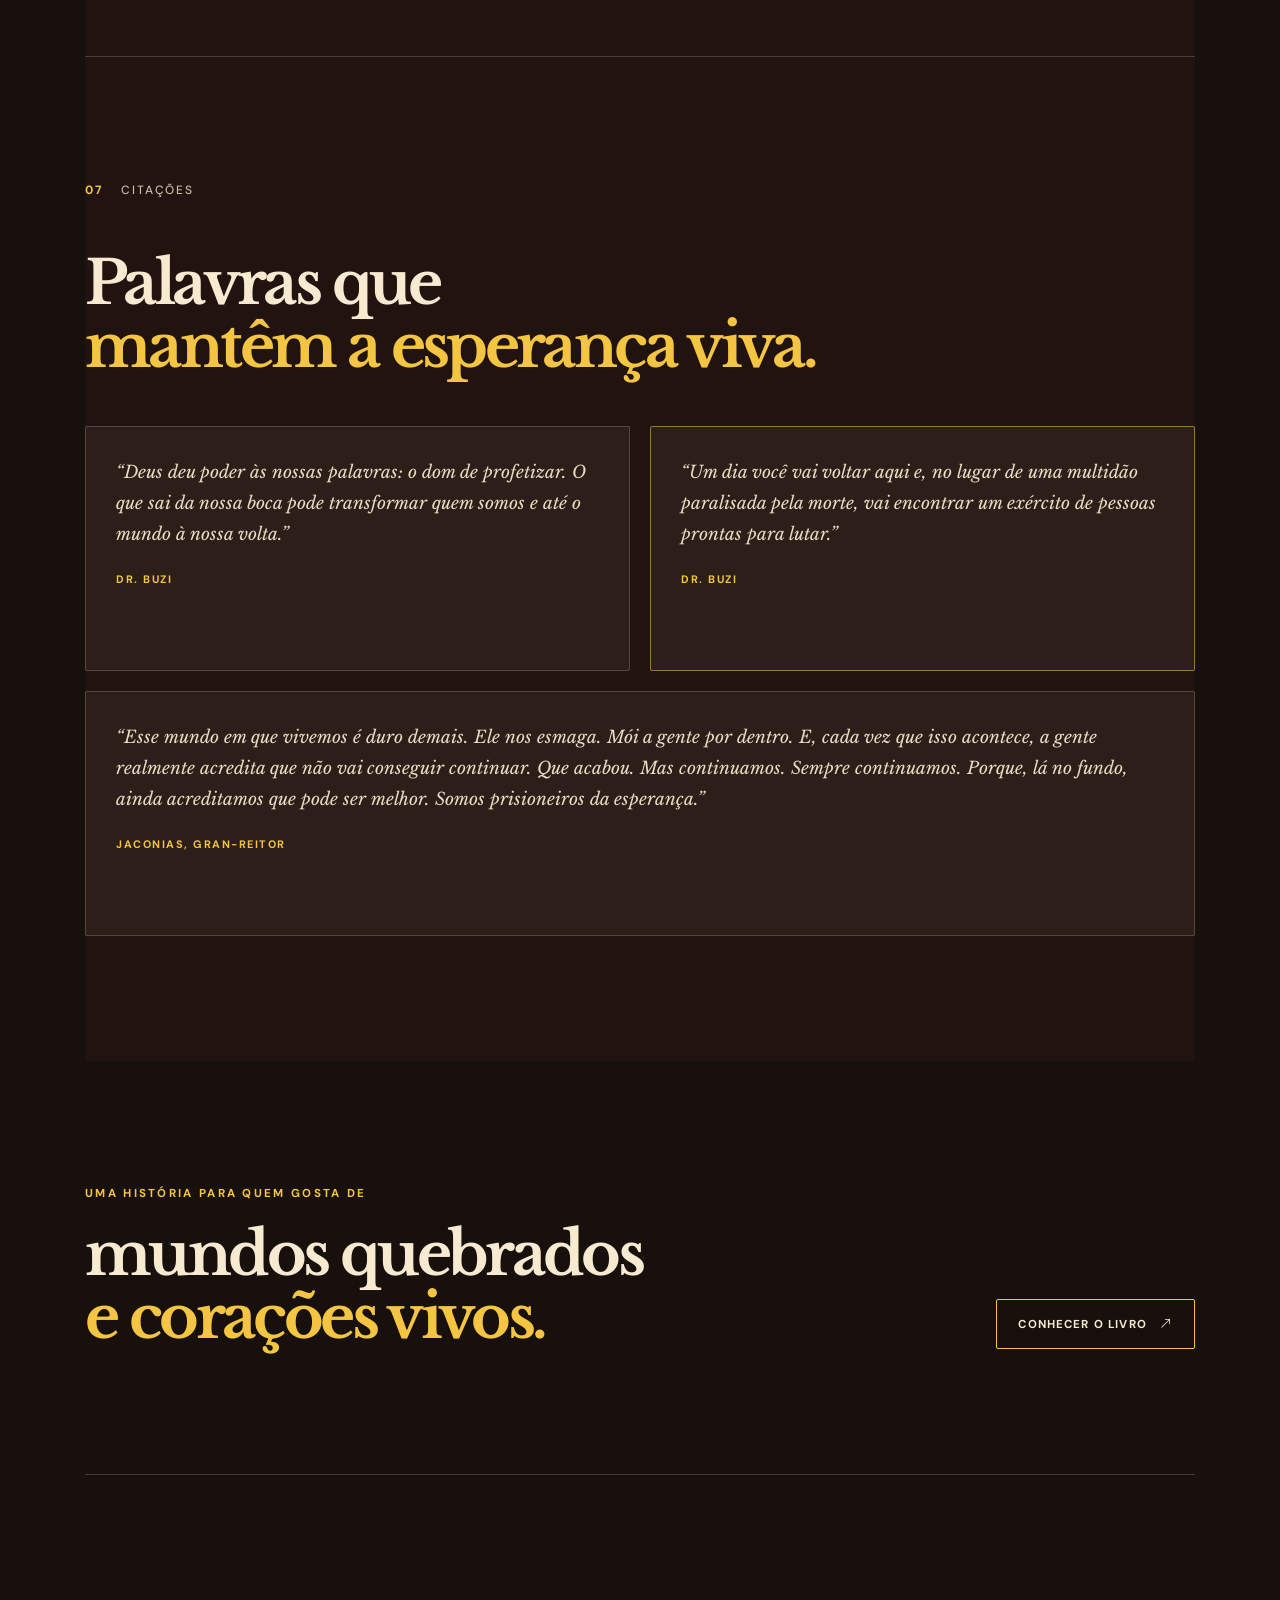
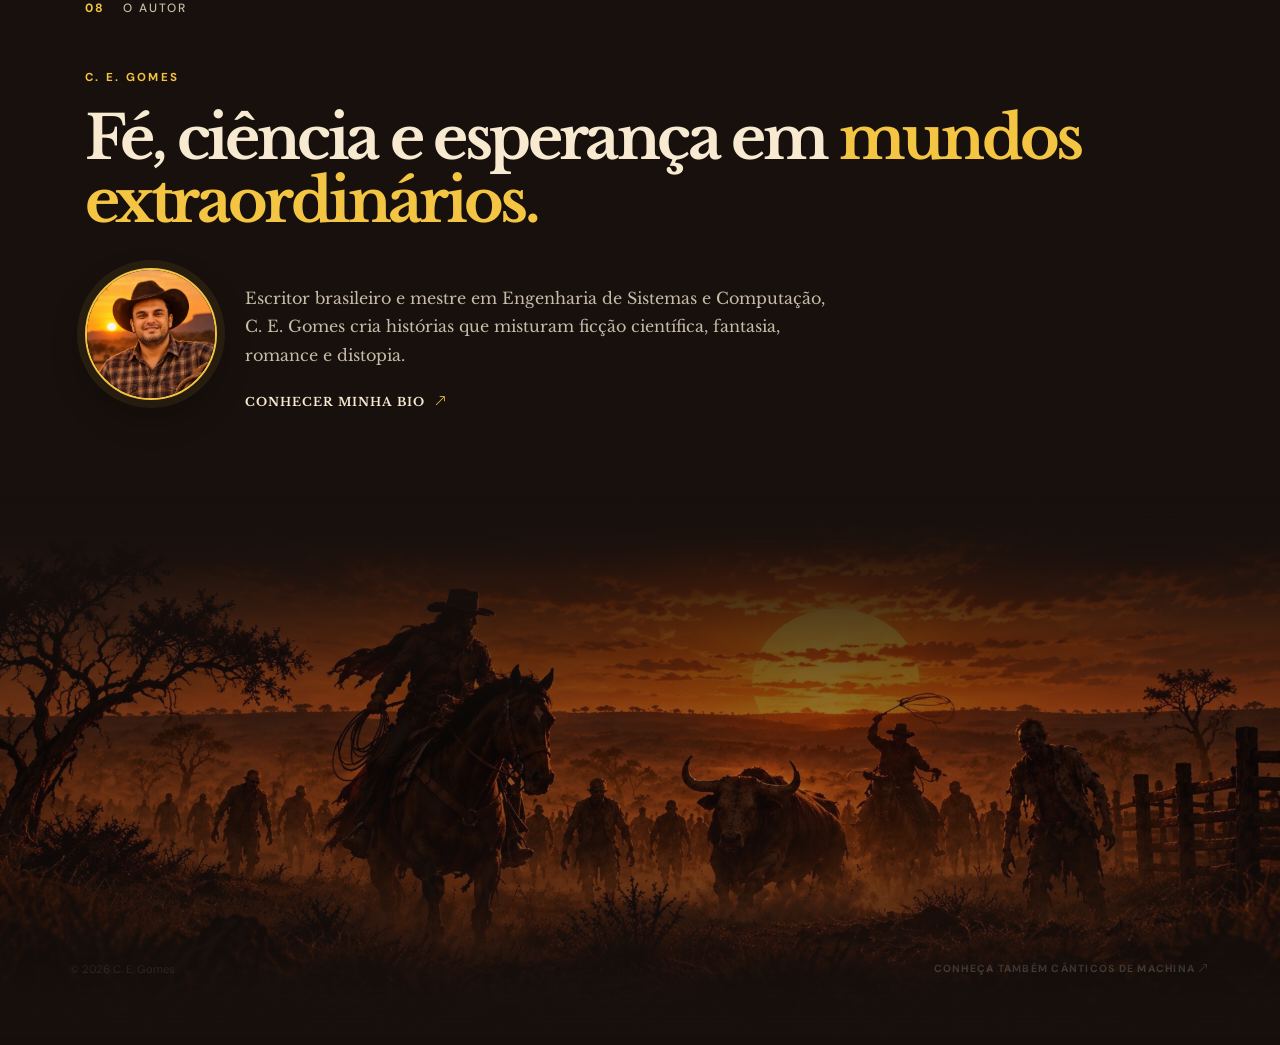
==== commit 10128bba: "AJUSTES" ====
--- a/index.html
+++ b/index.html
@@ -6,6 +6,7 @@
   <meta name="viewport" content="width=device-width, initial-scale=1">
   <meta name="description" content="Ezequiel e o Mundo de Ossos Vivos, romance distópico de C. E. Gomes.">
   <meta name="theme-color" content="#17100d">
+  <meta name="color-scheme" content="dark">
   <meta name="author" content="C. E. Gomes">
   <meta property="og:type" content="book">
   <meta property="og:locale" content="pt_BR">
@@ -13,7 +14,10 @@
   <meta property="og:description"
     content="Romance distópico cristão sobre amor, fé e sobrevivência em um Brasil pós-apocalíptico.">
   <meta property="og:image" content="img/capa-ezequiel.jpg">
+  <meta property="og:image:alt" content="Capa do livro Ezequiel e o Mundo de Ossos Vivos">
   <meta name="twitter:card" content="summary_large_image">
+  <meta name="twitter:title" content="Ezequiel e o Mundo de Ossos Vivos | C. E. Gomes">
+  <meta name="twitter:description" content="Romance distópico cristão sobre amor, fé e sobrevivência em um Brasil pós-apocalíptico.">
   <title>Ezequiel e o Mundo de Ossos Vivos | C. E. Gomes</title>
   <link rel="icon" type="image/jpeg" href="img/capa-ezequiel.jpg">
   <link rel="preconnect" href="https://fonts.googleapis.com">
@@ -313,14 +317,6 @@
         authorLink.innerHTML = 'Conhecer minha bio <i class="bi bi-arrow-up-right"></i>';
       }
 
-      const floatingBuy = document.querySelector('.mobile-floating-buy');
-      const hero = document.querySelector('.hero');
-      if (floatingBuy && hero && 'IntersectionObserver' in window) {
-        const heroObserver = new IntersectionObserver(function (entries) {
-          floatingBuy.classList.toggle('is-visible', !entries[0].isIntersecting);
-        }, { threshold: 0.05 });
-        heroObserver.observe(hero);
-      }
     });
   </script>
   <script src="js/nav.js"></script>
--- a/css/styles.css
+++ b/css/styles.css
@@ -71,3 +71,46 @@
 .book-trailer-video{width:min(100%,320px);justify-self:end;overflow:hidden;border:1px solid rgba(244,197,66,.45);background:#0c0908;box-shadow:0 20px 46px rgba(0,0,0,.28),0 0 40px rgba(244,197,66,.08)}.book-trailer-video iframe{display:block;width:100%;aspect-ratio:9/16;border:0}
 @media(max-width:700px){.book-trailer-grid{grid-template-columns:1fr;gap:36px}.book-trailer-copy>p:not(.kicker){margin:20px 0 26px;font-size:1rem}.book-trailer-video{width:min(100%,330px);justify-self:start}}
 .verse-title-highlight{color:#f4c542;font-style:italic}
+
+/* Movimento discreto e orientado à leitura. */
+:root{--scroll-progress:0}
+.site-header{position:fixed;transition:background-color .28s ease,box-shadow .28s ease,padding .28s ease,border-color .28s ease}
+.site-header::after{content:"";position:absolute;right:0;bottom:-1px;left:0;height:2px;transform:scaleX(var(--scroll-progress));transform-origin:left center;background:linear-gradient(90deg,#e3792f,#f4c542);box-shadow:0 0 12px rgba(244,197,66,.55)}
+.site-header.is-scrolled{border-bottom-color:rgba(244,197,66,.24);background:rgba(23,16,13,.94);box-shadow:0 12px 30px rgba(0,0,0,.22)}
+.site-header nav a,.header-buy,.nav-submenu a,.mobile-menu a,.mobile-menu summary{transition:color .2s ease,opacity .2s ease,background-color .2s ease}
+.site-header nav>a::after,.nav-dropdown>.nav-universe::after{content:"";display:block;width:0;height:1px;margin-top:7px;background:#f4c542;transition:width .22s ease}
+.site-header nav>a:hover::after,.site-header nav>a:focus-visible::after,.nav-dropdown:hover>.nav-universe::after,.nav-dropdown:focus-within>.nav-universe::after{width:100%}
+.button,.text-link,.header-buy,.reviews-more-link{transition:transform .2s ease,color .2s ease,background-color .2s ease,border-color .2s ease,box-shadow .2s ease}
+.button:active{transform:translateY(1px) scale(.985)}
+.text-link i,.reviews-more-link i{transition:transform .2s ease}.text-link:hover i,.reviews-more-link:hover i{display:inline-block;transform:translate(2px,-2px)}
+.reveal{opacity:0;transform:translateY(22px);transition:opacity .62s cubic-bezier(.2,.65,.2,1) var(--reveal-delay,0ms),transform .62s cubic-bezier(.2,.65,.2,1) var(--reveal-delay,0ms)}
+.reveal.is-revealed{opacity:1;transform:translateY(0)}
+.place-card,.universe-card-grid a,.adventure-grid article,.others-grid article,.review-grid blockquote{transition:transform .28s cubic-bezier(.2,.65,.2,1),border-color .28s ease,box-shadow .28s ease}
+.place-card:hover,.universe-card-grid a:hover,.adventure-grid article:hover,.others-grid article:hover,.review-grid blockquote:hover{box-shadow:0 18px 34px rgba(0,0,0,.22)}
+@media(max-width:700px){.site-header.is-scrolled{padding-top:12px;padding-bottom:12px}.site-header nav>a::after,.nav-dropdown>.nav-universe::after{display:none}}
+@media(prefers-reduced-motion:reduce){.site-header,.button,.text-link,.header-buy,.reviews-more-link,.place-card,.universe-card-grid a,.adventure-grid article,.others-grid article,.review-grid blockquote,.reveal{transition:none!important}.reveal{opacity:1;transform:none}}
+
+/* Leitura e toque em telas pequenas. */
+html{scroll-padding-top:92px}
+:where(a,button,summary){-webkit-tap-highlight-color:rgba(244,197,66,.22)}
+@media(max-width:700px){
+  html{scroll-padding-top:84px}
+  body{font-size:16px;padding-bottom:env(safe-area-inset-bottom)}
+  .site-header{padding-top:max(16px,env(safe-area-inset-top))}
+  .mobile-menu{max-height:calc(100vh - 76px - env(safe-area-inset-top));overflow-y:auto;overscroll-behavior:contain;padding-bottom:max(18px,env(safe-area-inset-bottom))}
+  .mobile-menu>a,.mobile-menu summary{min-height:48px;display:flex;align-items:center}
+  .mobile-menu details a{min-height:44px;display:flex;align-items:center}
+  .site-header .brand{min-height:48px}
+  .section-tag{line-height:1.45}
+  .place-card,.universe-card-grid a{min-height:300px}
+  .mobile-floating-buy{bottom:max(16px,env(safe-area-inset-bottom));min-height:56px}
+  footer{padding-bottom:calc(100px + env(safe-area-inset-bottom))}
+}
+@media(hover:none){
+  .place-card:hover,.universe-card-grid a:hover,.adventure-grid article:hover,.others-grid article:hover,.review-grid blockquote:hover{transform:none;box-shadow:none}
+  .place-card:active,.universe-card-grid a:active,.adventure-grid article:active,.others-grid article:active,.review-grid blockquote:active{transform:translateY(-2px) scale(.992);box-shadow:0 14px 28px rgba(0,0,0,.26)}
+}
+@media(max-width:700px) and (prefers-reduced-motion:no-preference){
+  .theme-grid article:focus-within,.character-grid article:focus-within,.journey-track article:focus-within,.world-grid article:focus-within,.universe-card-grid a:focus-visible,.place-card:focus-within,.adventure-grid article:focus-within,.others-grid article:focus-within{transform:translateY(-3px);border-color:#f4c542}
+  .reveal{transform:translateY(16px);transition-duration:.5s}
+}
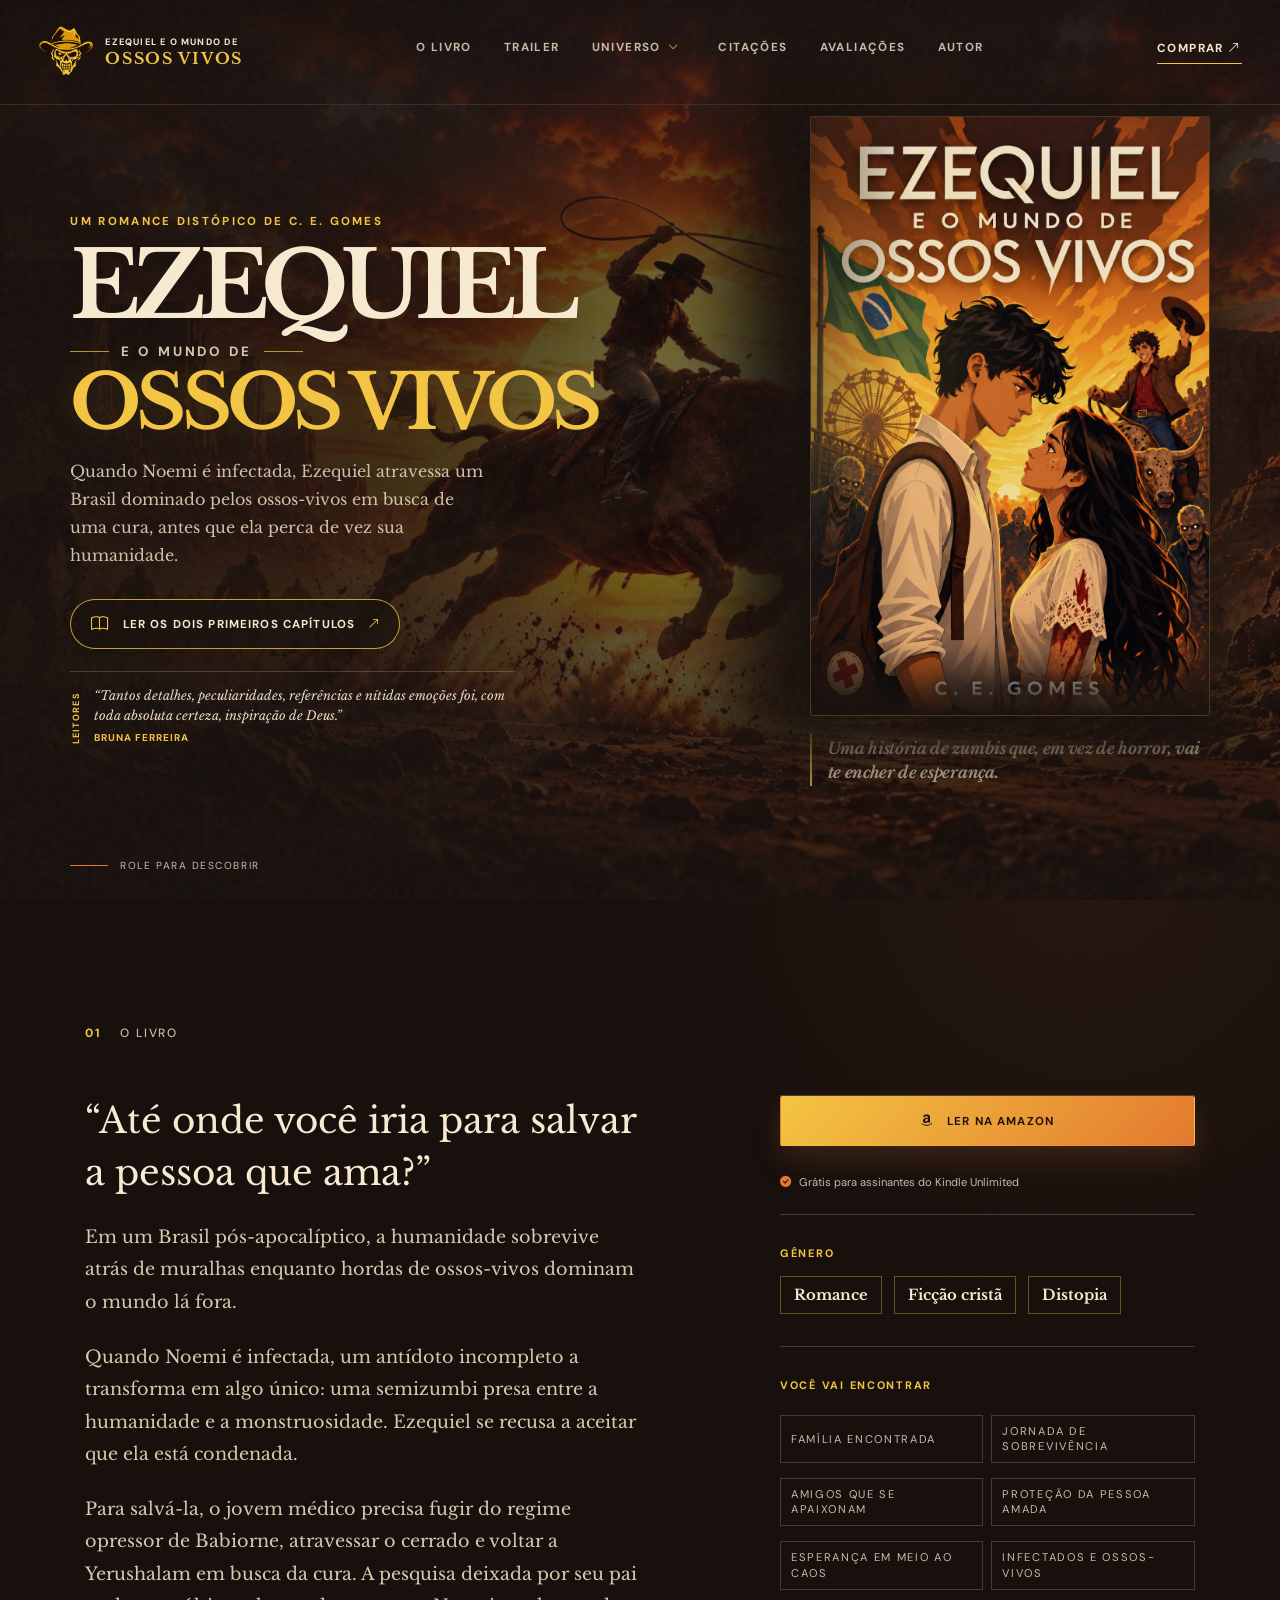
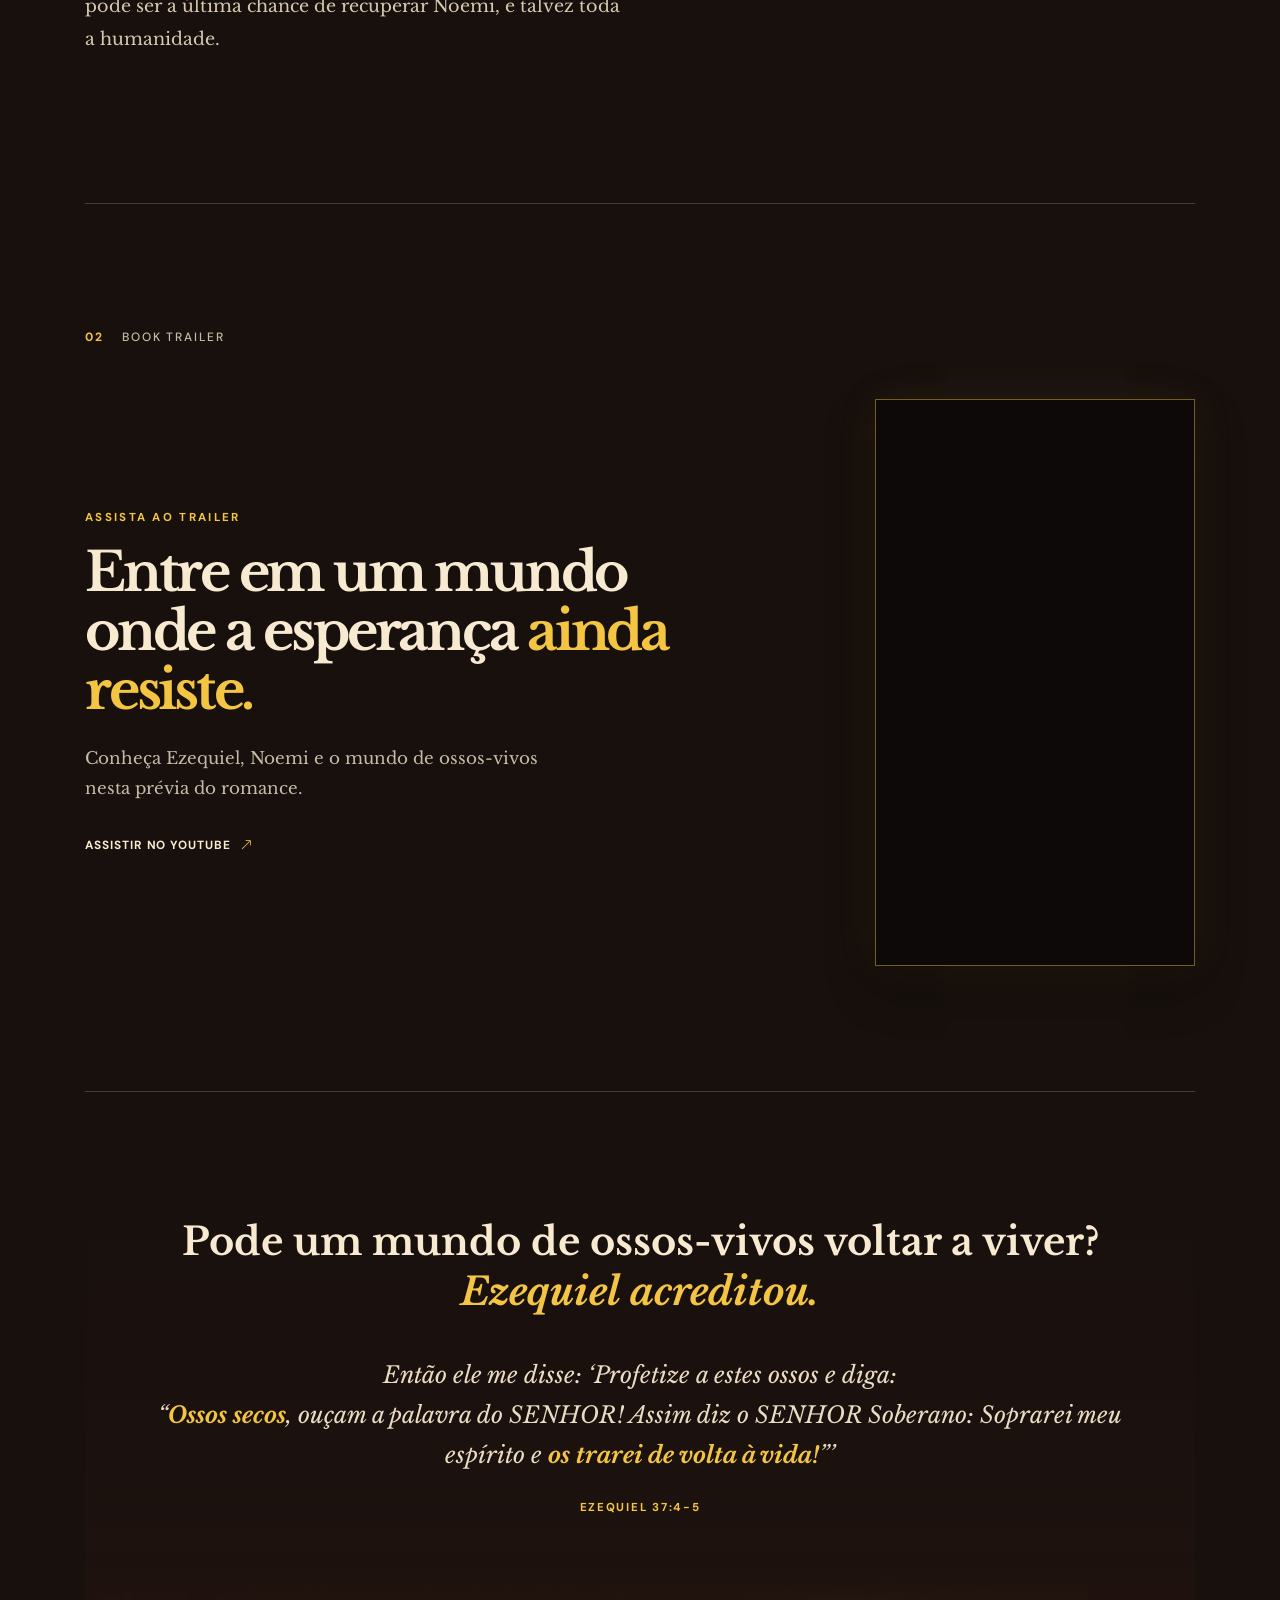
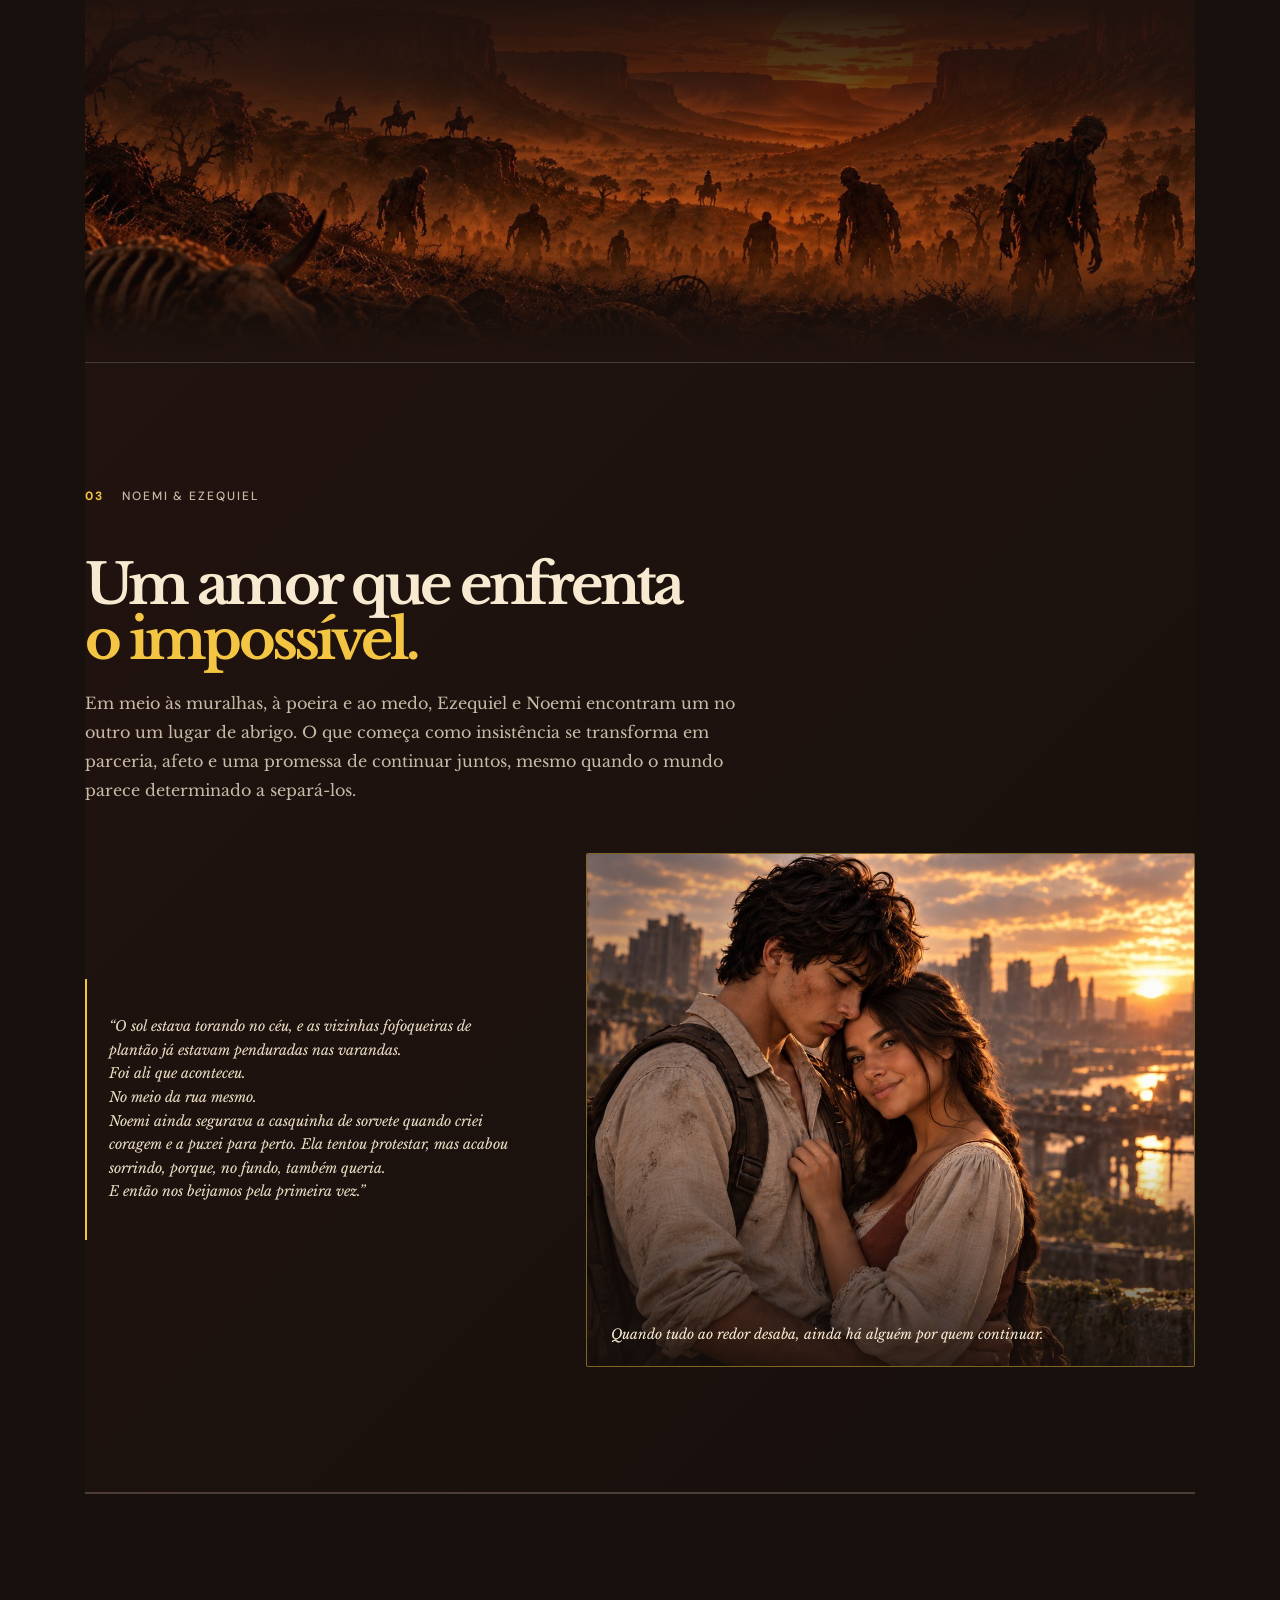
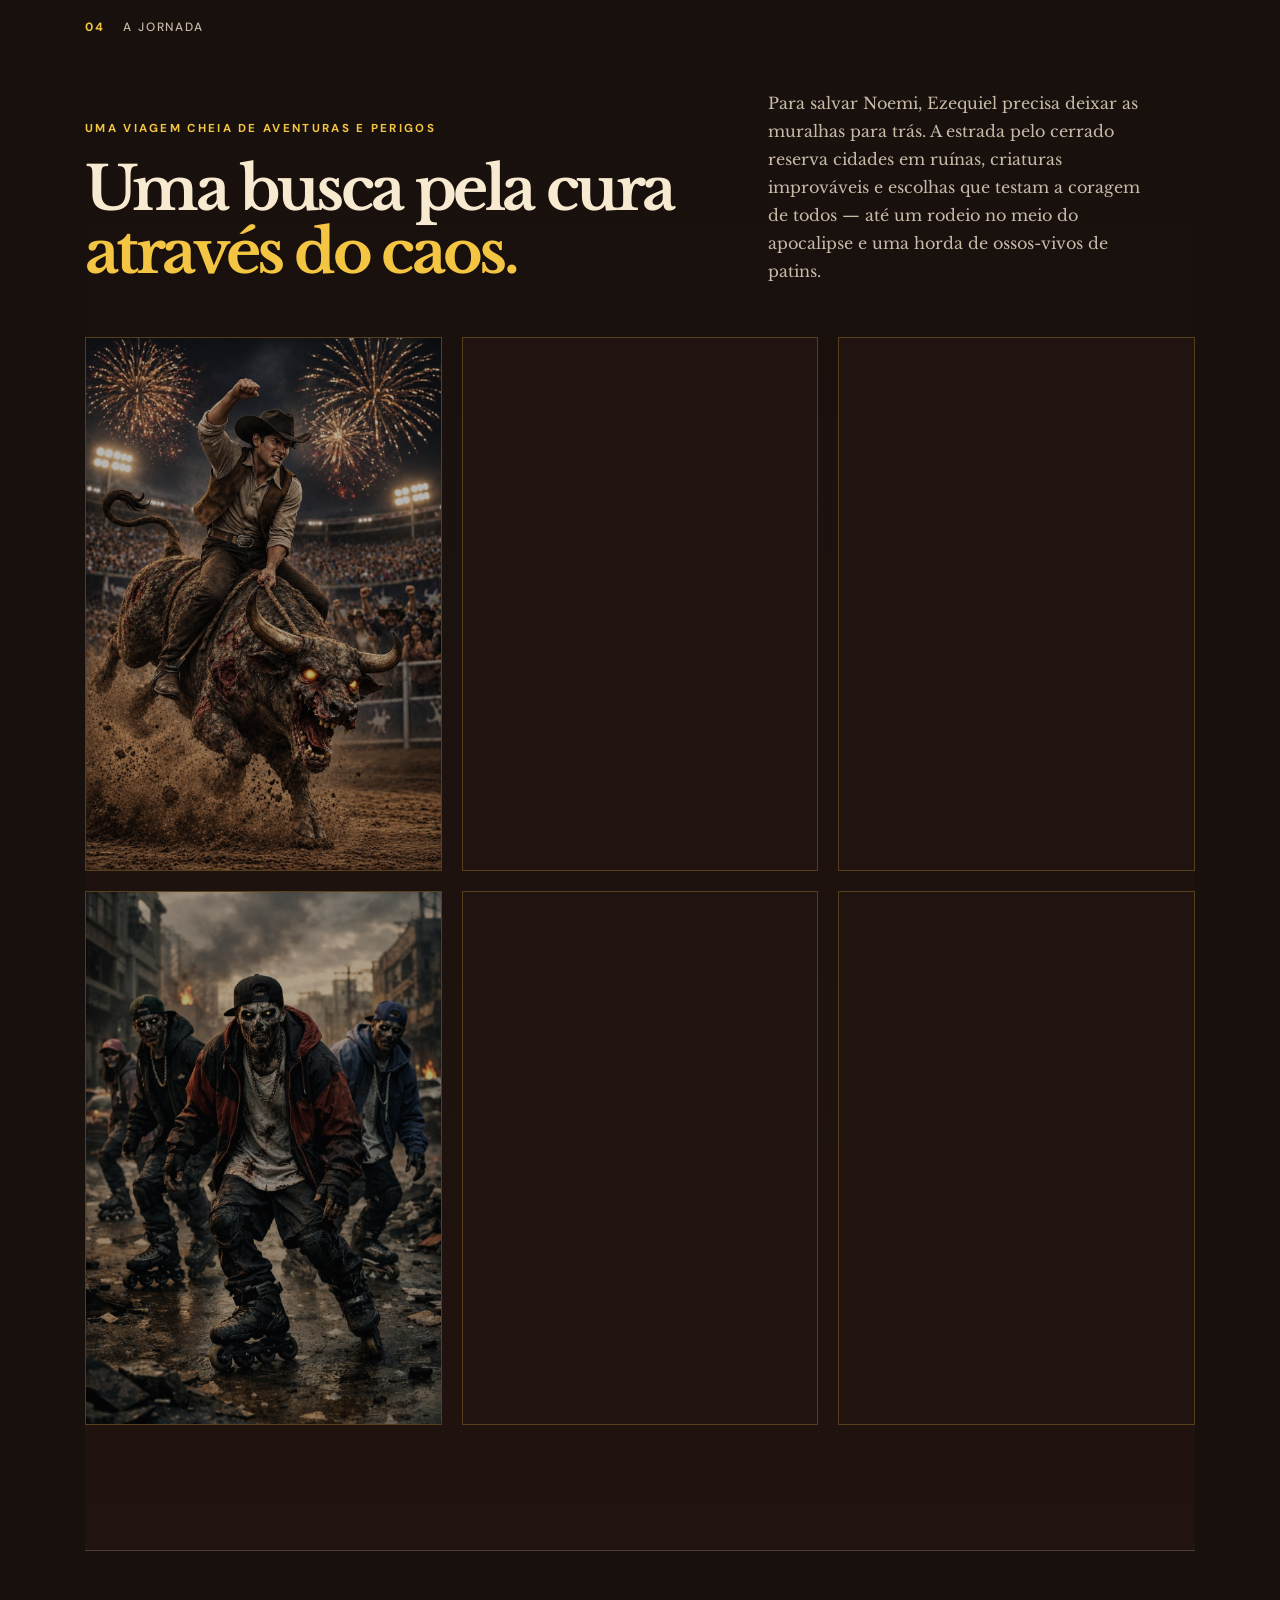
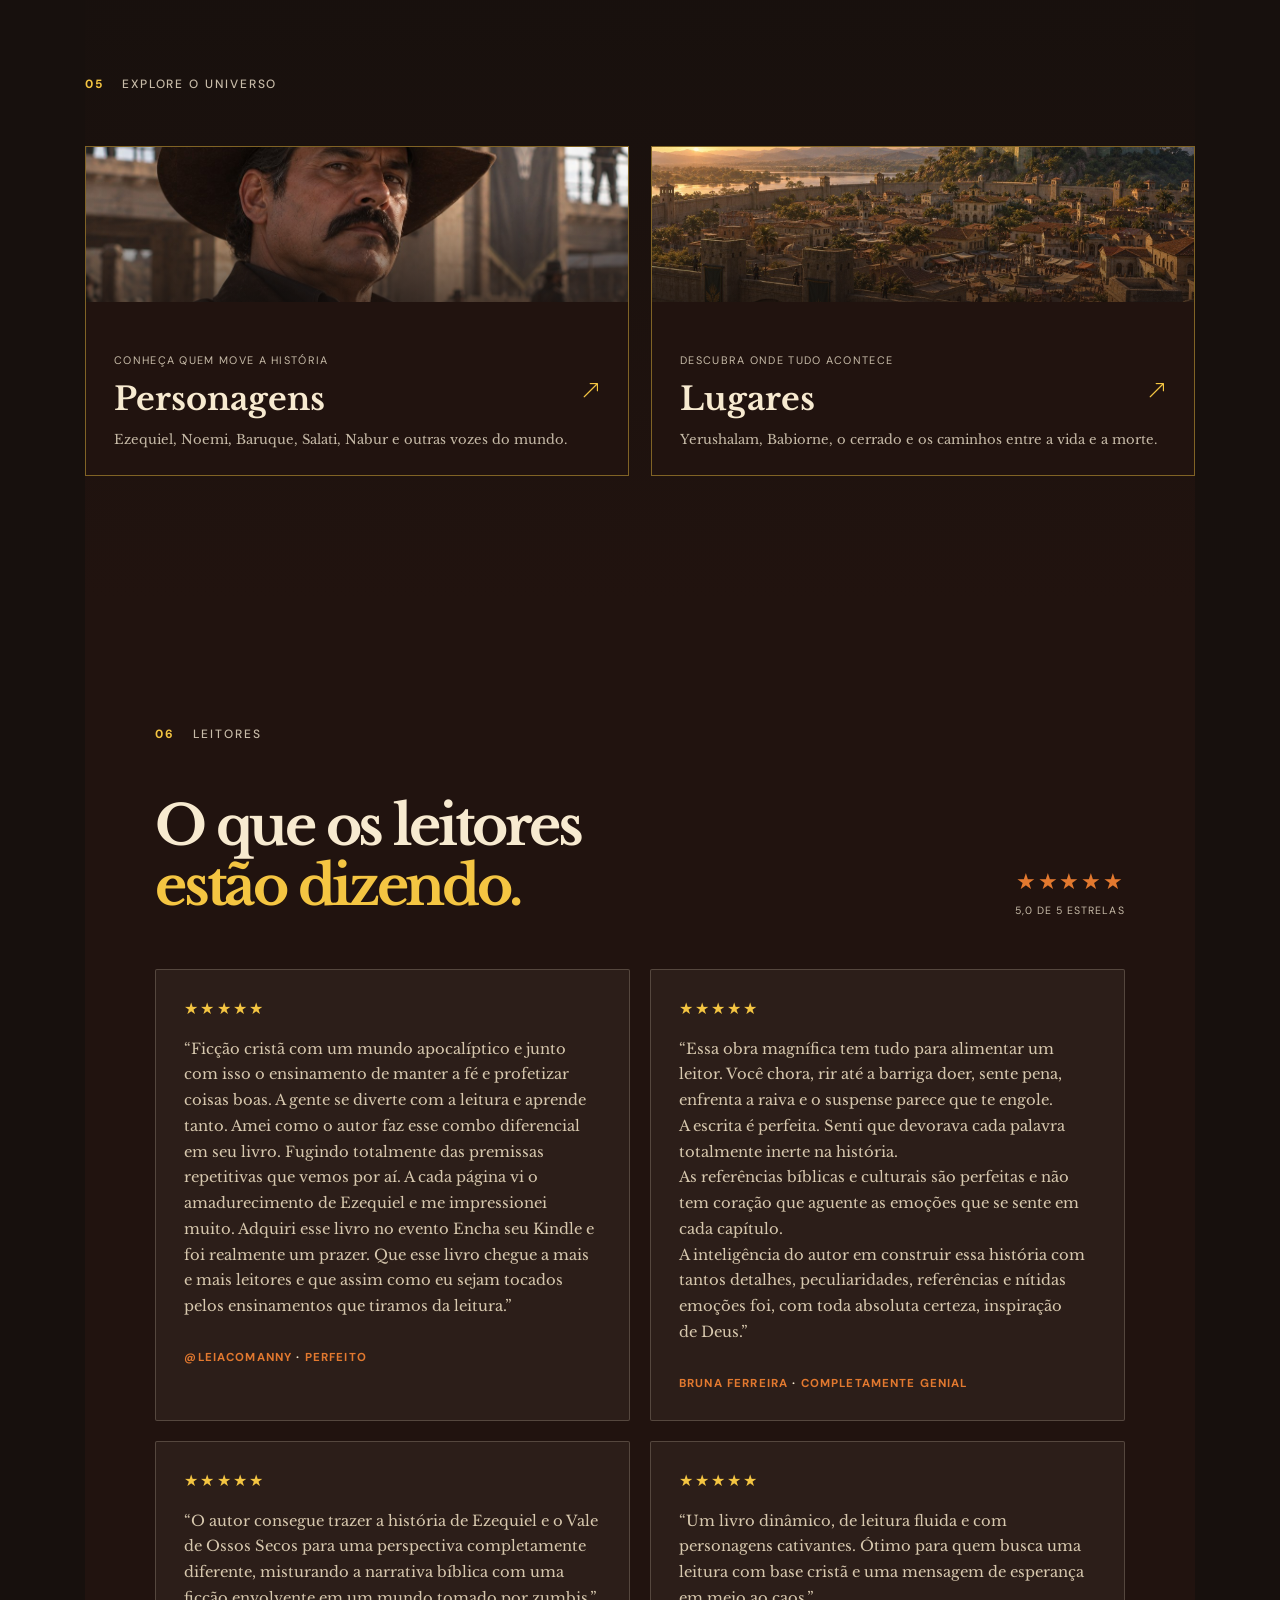
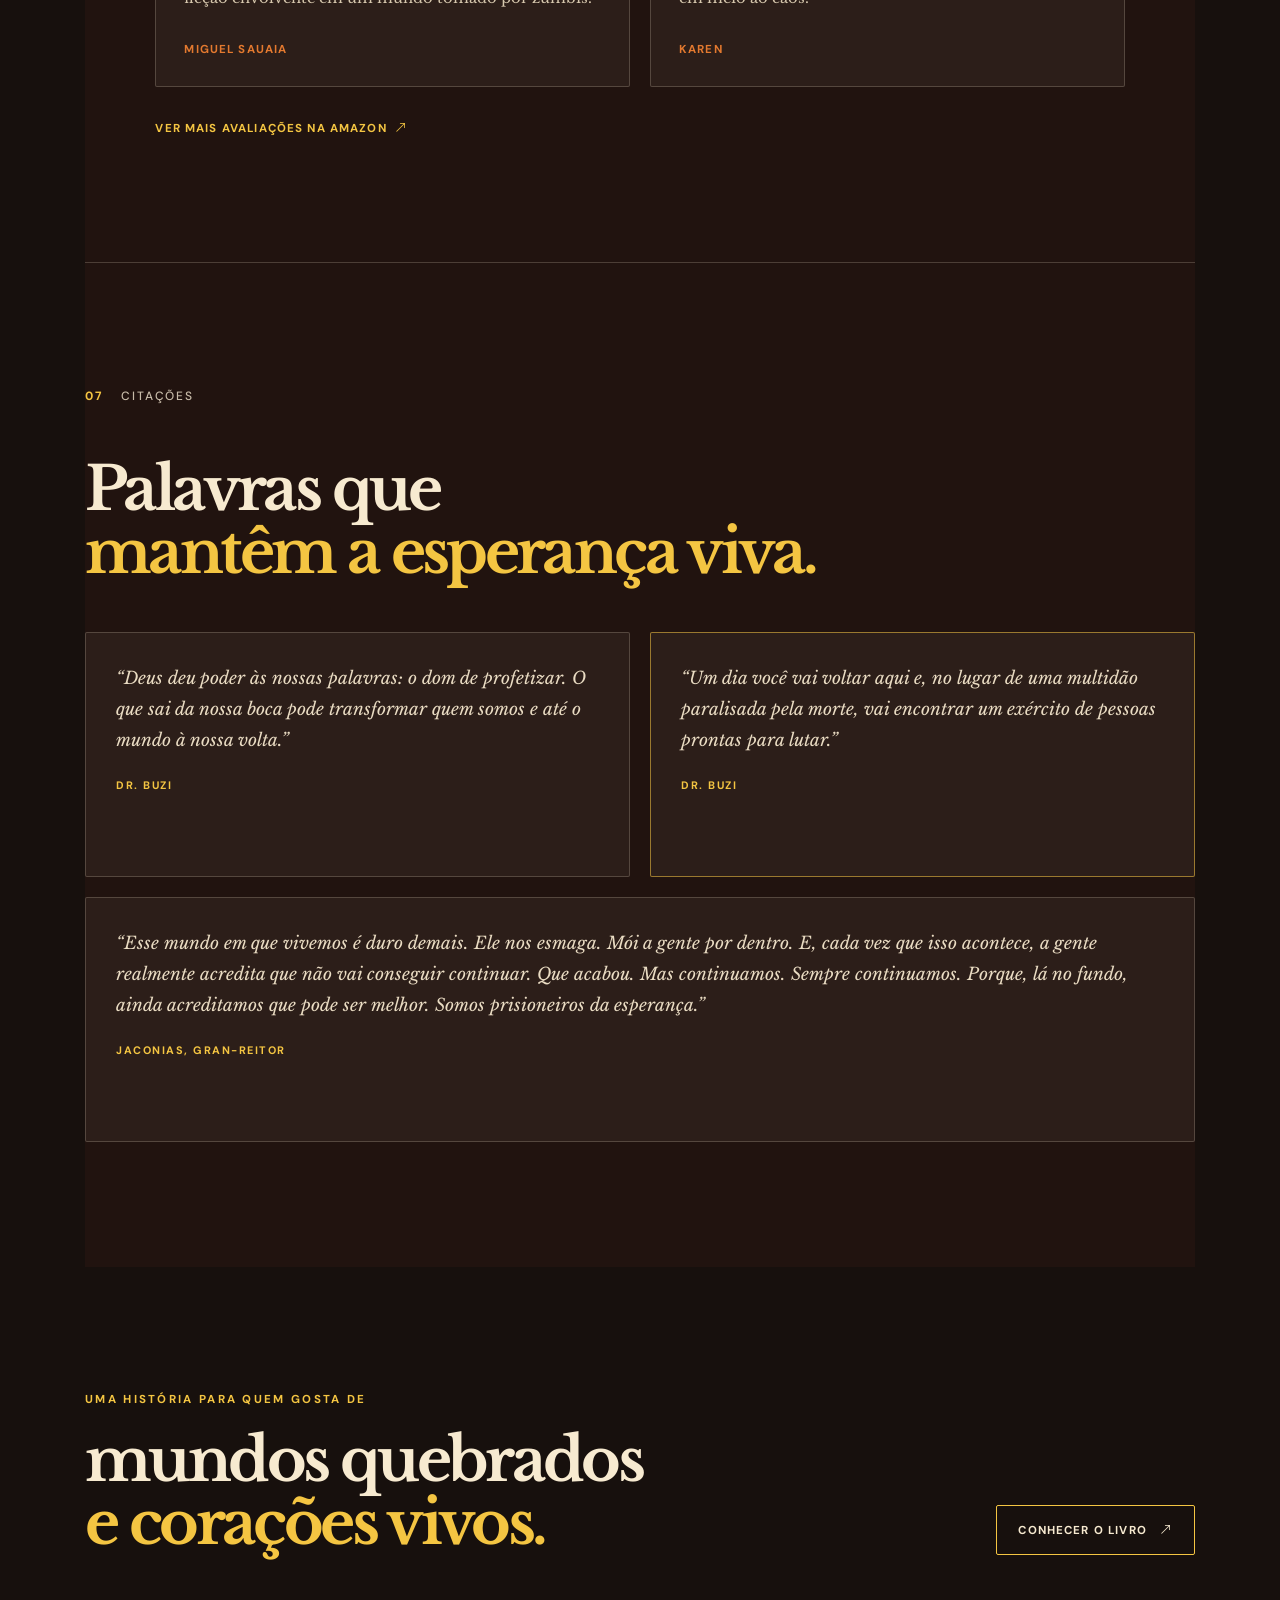
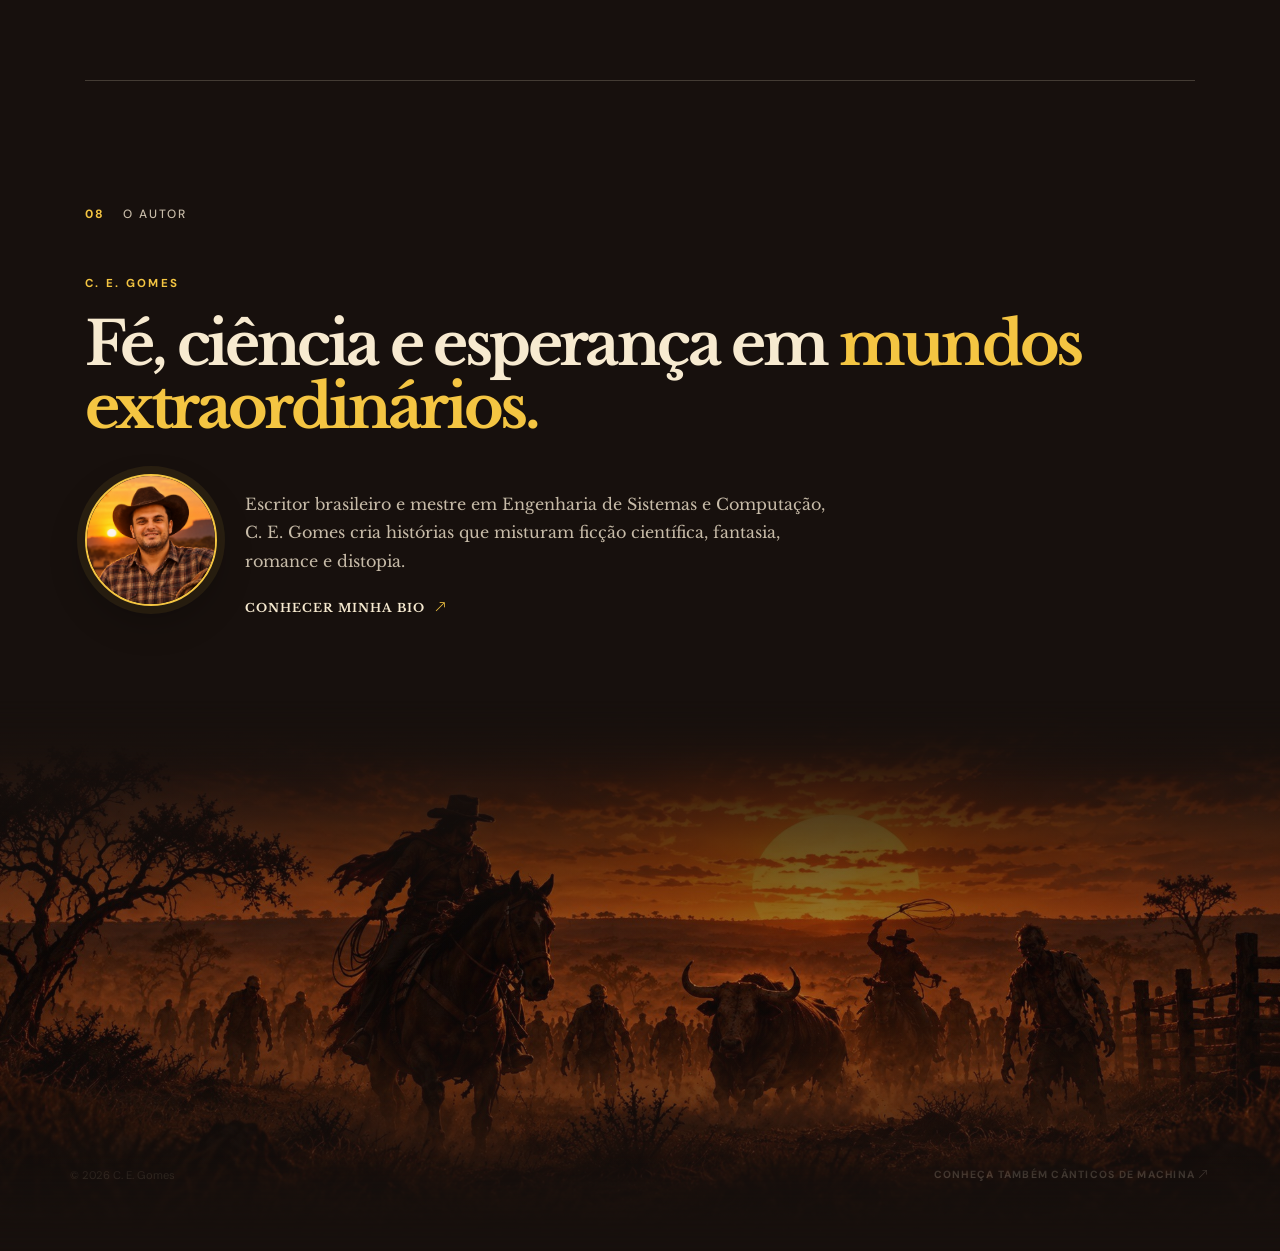
==== commit 2de1d27b: "ajuste layout" ====
--- a/index.html
+++ b/index.html
@@ -66,14 +66,13 @@
       <div class="hero-copy">
         <p class="kicker">Um romance distópico de C. E. Gomes</p>
         <h1>Ezequiel <small>e o mundo de</small> <span class="hero-title-final">Ossos Vivos</span></h1>
-        <p class="hero-tagline">Uma história de zumbis que, em vez de horror, vai te encher de esperança.</p>
         <p class="lead">Quando Noemi é infectada, Ezequiel atravessa um Brasil dominado pelos ossos-vivos em busca de
           uma cura, antes que ela perca de vez sua humanidade.</p>
         <blockquote class="hero-review">
-          <p>“Uma proposta diferente, que consegue unir fé, Bíblia, aventura e ficção.”</p>
+          <p>“Tantos detalhes, peculiaridades, referências e nítidas emoções foi, com toda absoluta certeza, inspiração de Deus.”</p>
           <cite><a
-              href="https://www.amazon.com.br/portal/customer-reviews/srp/-/REN2RZKV3GG52/ref=cm_cr_arp_d_rvw_ttl?ie=UTF8"
-              target="_blank" rel="noopener noreferrer">Miguel Sauaia</a></cite>
+              href="https://www.amazon.com.br/portal/customer-reviews/srp/-/R375LMNGBGB6US/ref=cm_cr_arp_d_rvw_ttl?ie=UTF8"
+              target="_blank" rel="noopener noreferrer">Bruna Ferreira</a></cite>
         </blockquote>
         <div class="hero-actions">
           <!--a class="text-link" href="#livro">Entrar neste mundo <i class="bi bi-arrow-down"
@@ -83,9 +82,12 @@
               aria-hidden="true"></i></a>
         </div>
       </div>
-      <div class="hero-art">
-        <div class="sun-glow" aria-hidden="true"></div><img src="img/capa-ezequiel.jpg"
-          alt="Capa do livro Ezequiel e o Mundo de Ossos Vivos" width="768" height="1152" fetchpriority="high">
+      <div class="hero-visual">
+        <div class="hero-art">
+          <div class="sun-glow" aria-hidden="true"></div><img src="img/capa-ezequiel.jpg"
+            alt="Capa do livro Ezequiel e o Mundo de Ossos Vivos" width="768" height="1152" fetchpriority="high">
+        </div>
+        <p class="hero-tagline">Uma história de zumbis que, em vez de horror, vai te encher de esperança.</p>
       </div>
       <div class="scroll-note"><span></span> role para descobrir</div>
     </section>
@@ -216,25 +218,37 @@
       <div class="review-grid">
         <blockquote>
           <div>★★★★★</div>
+          <p>“Ficção cristã com um mundo apocalíptico e junto com isso o ensinamento de manter a fé e profetizar coisas
+            boas. A gente se diverte com a leitura e aprende tanto. Amei como o autor faz esse combo diferencial em seu
+            livro. Fugindo totalmente das premissas repetitivas que vemos por aí. A cada página vi o amadurecimento de
+            Ezequiel e me impressionei muito. Adquiri esse livro no evento Encha seu Kindle e foi realmente um prazer.
+            Que esse livro chegue a mais e mais leitores e que assim como eu sejam tocados pelos ensinamentos que tiramos
+            da leitura.”</p><cite><a
+              href="https://www.amazon.com.br/gp/profile/amzn1.account.AH7AKAXMSQ5FJM75LTQDNO6RBGEA/ref=cm_cr_arp_d_gw_btm"
+              target="_blank" rel="noopener noreferrer">@leiacomanny</a> · <a
+              href="https://www.amazon.com.br/portal/customer-reviews/srp/-/R1Y73XOCKUTP8V/ref=cm_cr_arp_d_rvw_ttl?ie=UTF8"
+              target="_blank" rel="noopener noreferrer">Perfeito</a></cite>
+        </blockquote>
+        <blockquote>
+          <div>★★★★★</div>
+          <p>“Essa obra magnífica tem tudo para alimentar um leitor. Você chora, rir até a barriga doer, sente pena,
+            enfrenta a raiva e o suspense parece que te engole.<br>A escrita é perfeita. Senti que devorava cada
+            palavra totalmente inerte na história.<br>As referências bíblicas e culturais são perfeitas e não tem
+            coração que aguente as emoções que se sente em cada capítulo.<br>A inteligência do autor em construir essa
+            história com tantos detalhes, peculiaridades, referências e nítidas emoções foi, com toda absoluta
+            certeza, inspiração de Deus.”</p><cite><a
+              href="https://www.amazon.com.br/gp/profile/amzn1.account.AFLW66LKNG3ND2JDXEM2CGH3CPFA/ref=cm_cr_arp_d_gw_btm"
+              target="_blank" rel="noopener noreferrer">Bruna Ferreira</a> · <a
+              href="https://www.amazon.com.br/portal/customer-reviews/srp/-/R375LMNGBGB6US/ref=cm_cr_arp_d_rvw_ttl?ie=UTF8"
+              target="_blank" rel="noopener noreferrer">Completamente Genial</a></cite>
+        </blockquote>
+        <blockquote>
+          <div>★★★★★</div>
           <p>“O autor consegue trazer a história de Ezequiel e o Vale de Ossos Secos para uma perspectiva completamente
             diferente, misturando a narrativa bíblica com uma ficção envolvente em um mundo tomado por zumbis.”</p>
           <cite><a
               href="https://www.amazon.com.br/portal/customer-reviews/srp/-/REN2RZKV3GG52/ref=cm_cr_arp_d_rvw_ttl?ie=UTF8"
               target="_blank" rel="noopener noreferrer">Miguel Sauaia</a></cite>
-        </blockquote>
-        <blockquote>
-          <div>★★★★★</div>
-          <p>“Um livro leve e fluido que me prendeu do começo ao fim. Excelentes referências. E os personagens têm um
-            jeitinho brasileiro que todo mundo ama.”</p><cite><a
-              href="https://www.amazon.com.br/portal/customer-reviews/srp/-/R3BR2YIOZWEPUI/ref=cm_cr_arp_d_rvw_ttl?ie=UTF8"
-              target="_blank" rel="noopener noreferrer">Cliente Kindle</a></cite>
-        </blockquote>
-        <blockquote>
-          <div>★★★★★</div>
-          <p>“Esse livro fala de esperança em meio às adversidades. É incrível ver referências e personagens bíblicos
-            sendo apresentados de forma literária.”</p><cite><a
-              href="https://www.amazon.com.br/portal/customer-reviews/srp/-/RK0BCZ67DJRFD/ref=cm_cr_arp_d_rvw_ttl?ie=UTF8"
-              target="_blank" rel="noopener noreferrer">Cliente Kindle</a></cite>
         </blockquote>
         <blockquote>
           <div>★★★★★</div>
--- a/css/mobile-fix.css
+++ b/css/mobile-fix.css
@@ -640,3 +640,52 @@
     text-shadow:0 2px 10px rgba(23,16,13,.75);
   }
 }
+
+/* A chamada acompanha a capa, ficando logo abaixo dela no hero. */
+.hero-visual{
+  position:absolute;
+  z-index:1;
+  top:116px;
+  right:clamp(4vw,5.5vw,7vw);
+  /* Reserva altura para a chamada abaixo da capa dentro do hero. */
+  width:min(35vw,400px,calc(66.667vh - 146.667px));
+}
+.hero-visual .hero-art{
+  position:relative;
+  top:auto;
+  right:auto;
+  width:100%;
+  height:auto;
+  aspect-ratio:2 / 3;
+}
+.hero-visual .hero-tagline{
+  max-width:100%;
+  margin:18px 0 0;
+  padding:2px 0 2px 16px;
+  border-left:2px solid #f4c542;
+  color:#f7ead0;
+  font:italic 700 clamp(.9rem,1.25vw,1.1rem)/1.5 var(--serif);
+  text-wrap:pretty;
+}
+
+@media(max-width:700px){
+  .hero-visual{
+    position:relative;
+    top:auto;
+    right:auto;
+    align-self:center;
+    width:min(82vw,340px);
+    margin:24px auto;
+  }
+  .hero-visual .hero-art{
+    width:100%;
+    height:auto!important;
+    margin:0;
+  }
+  .hero-visual .hero-tagline{
+    margin-top:18px;
+    padding-left:15px;
+    font-size:.97rem;
+    line-height:1.5;
+  }
+}
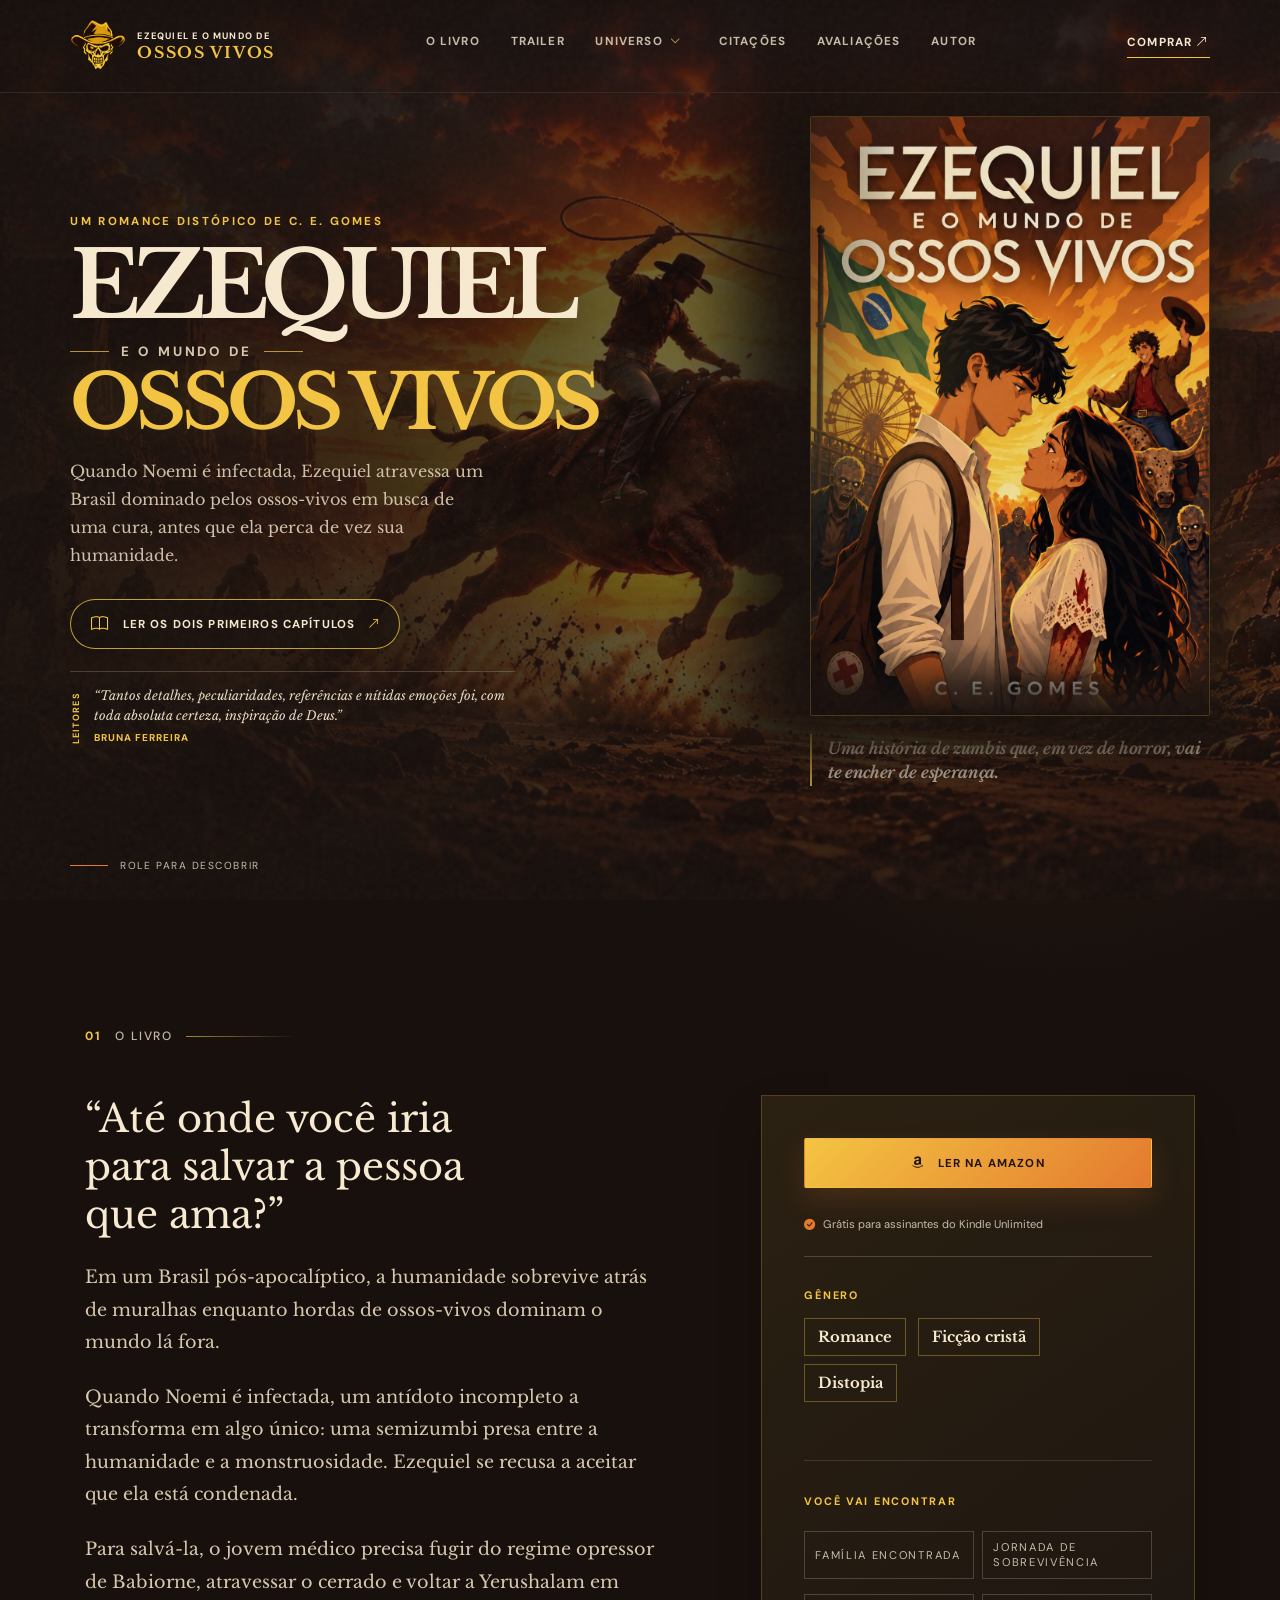
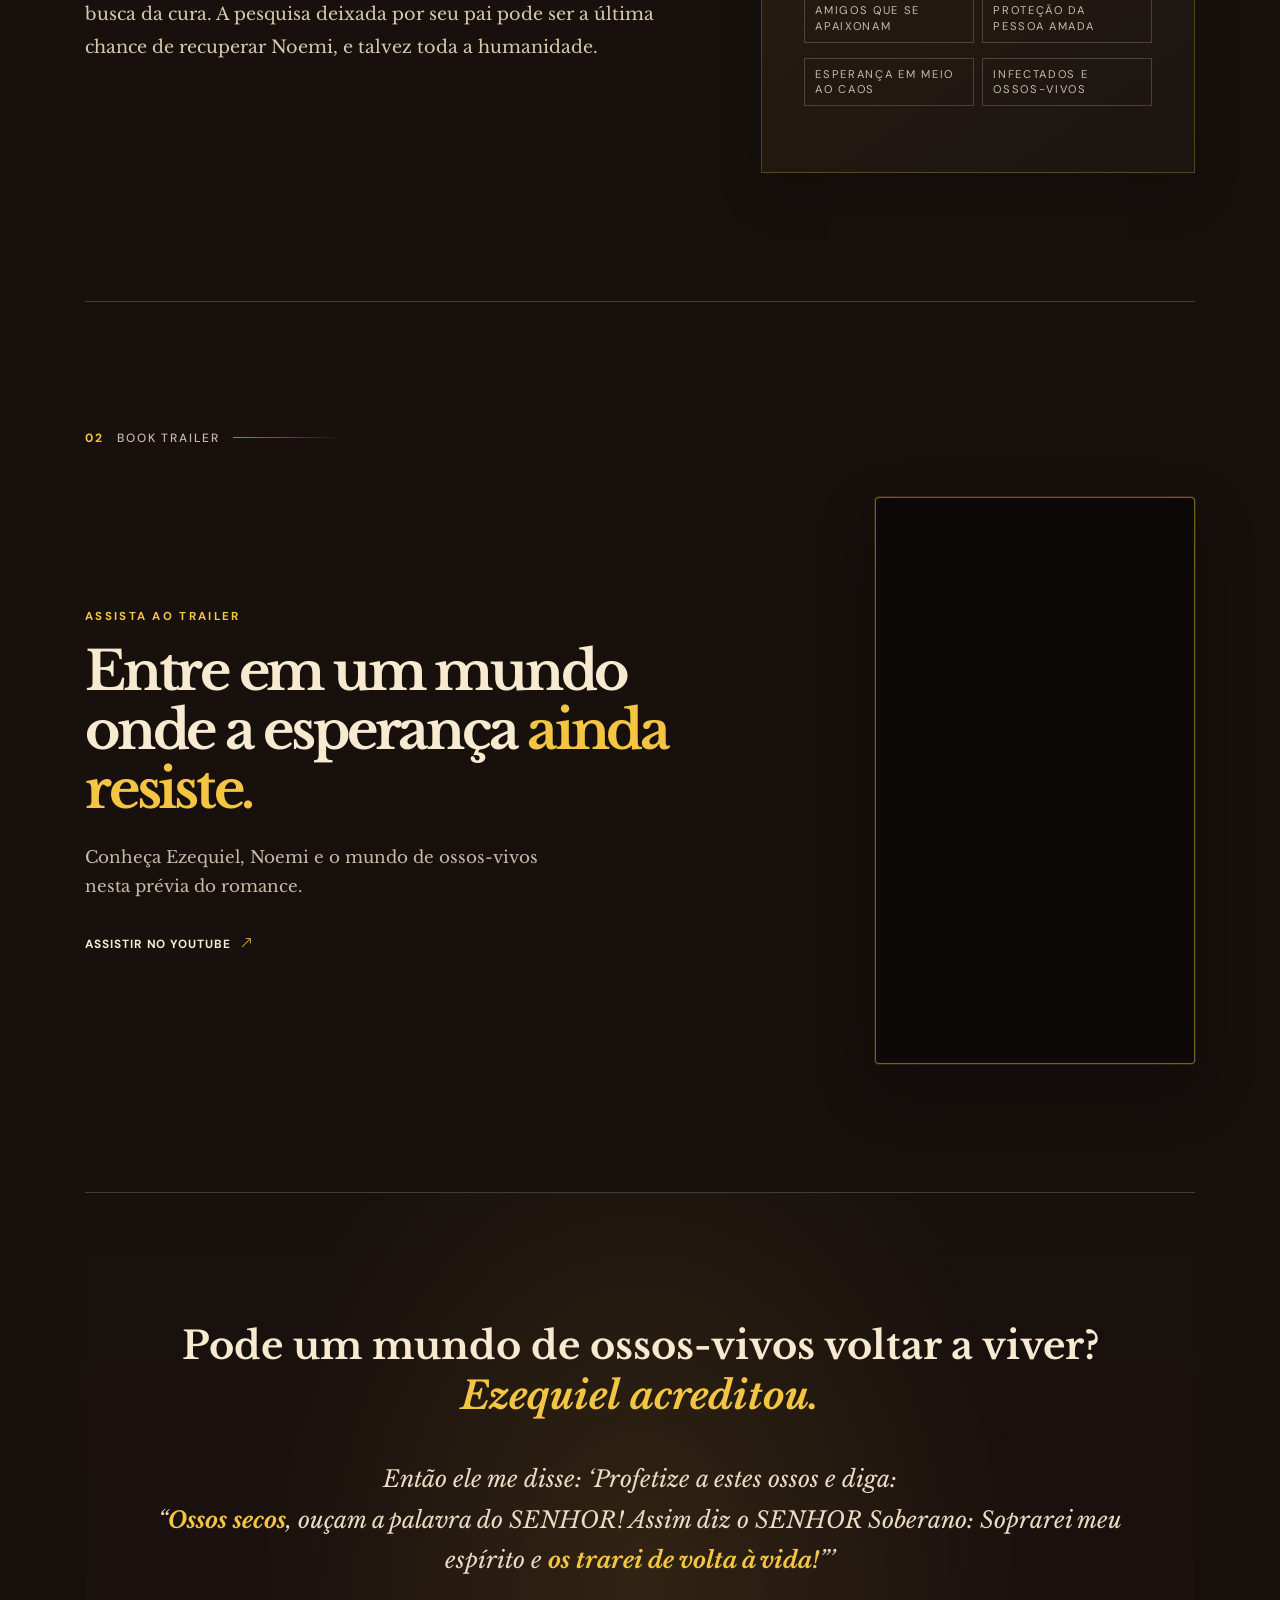
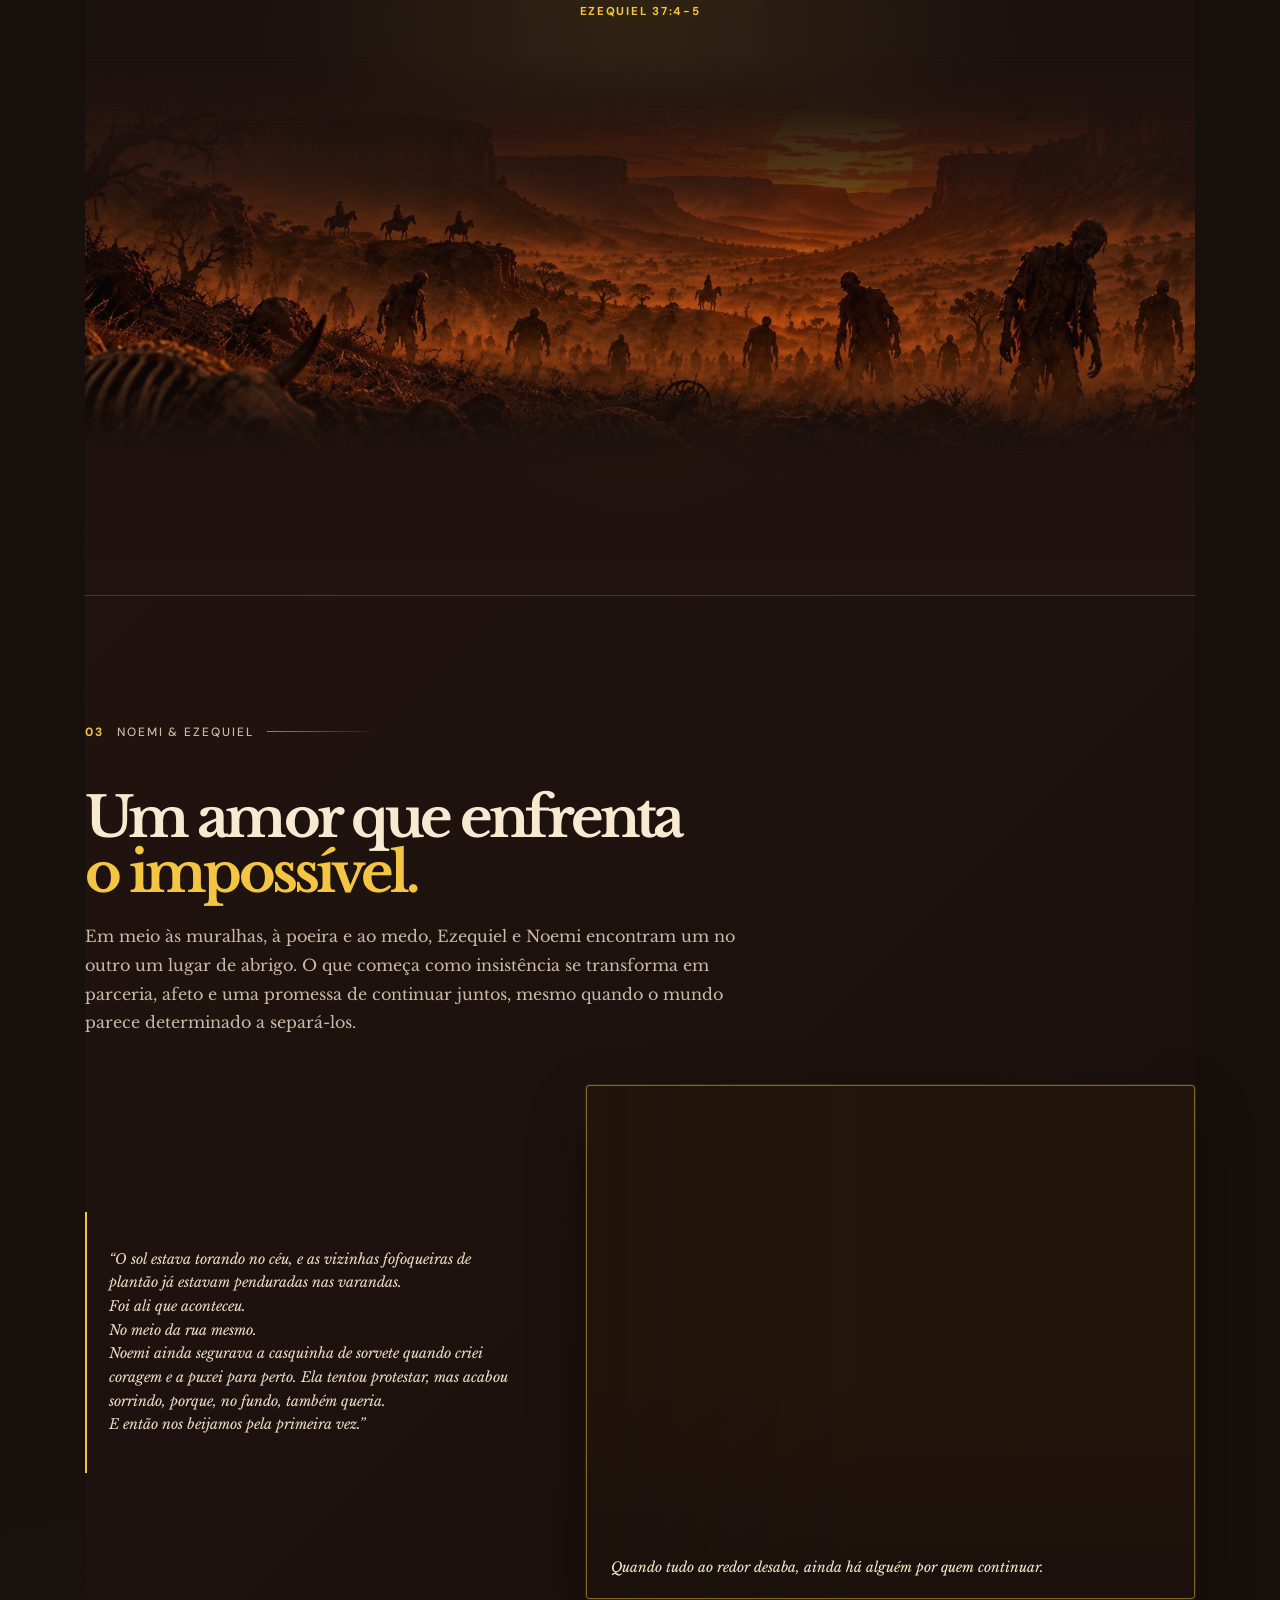
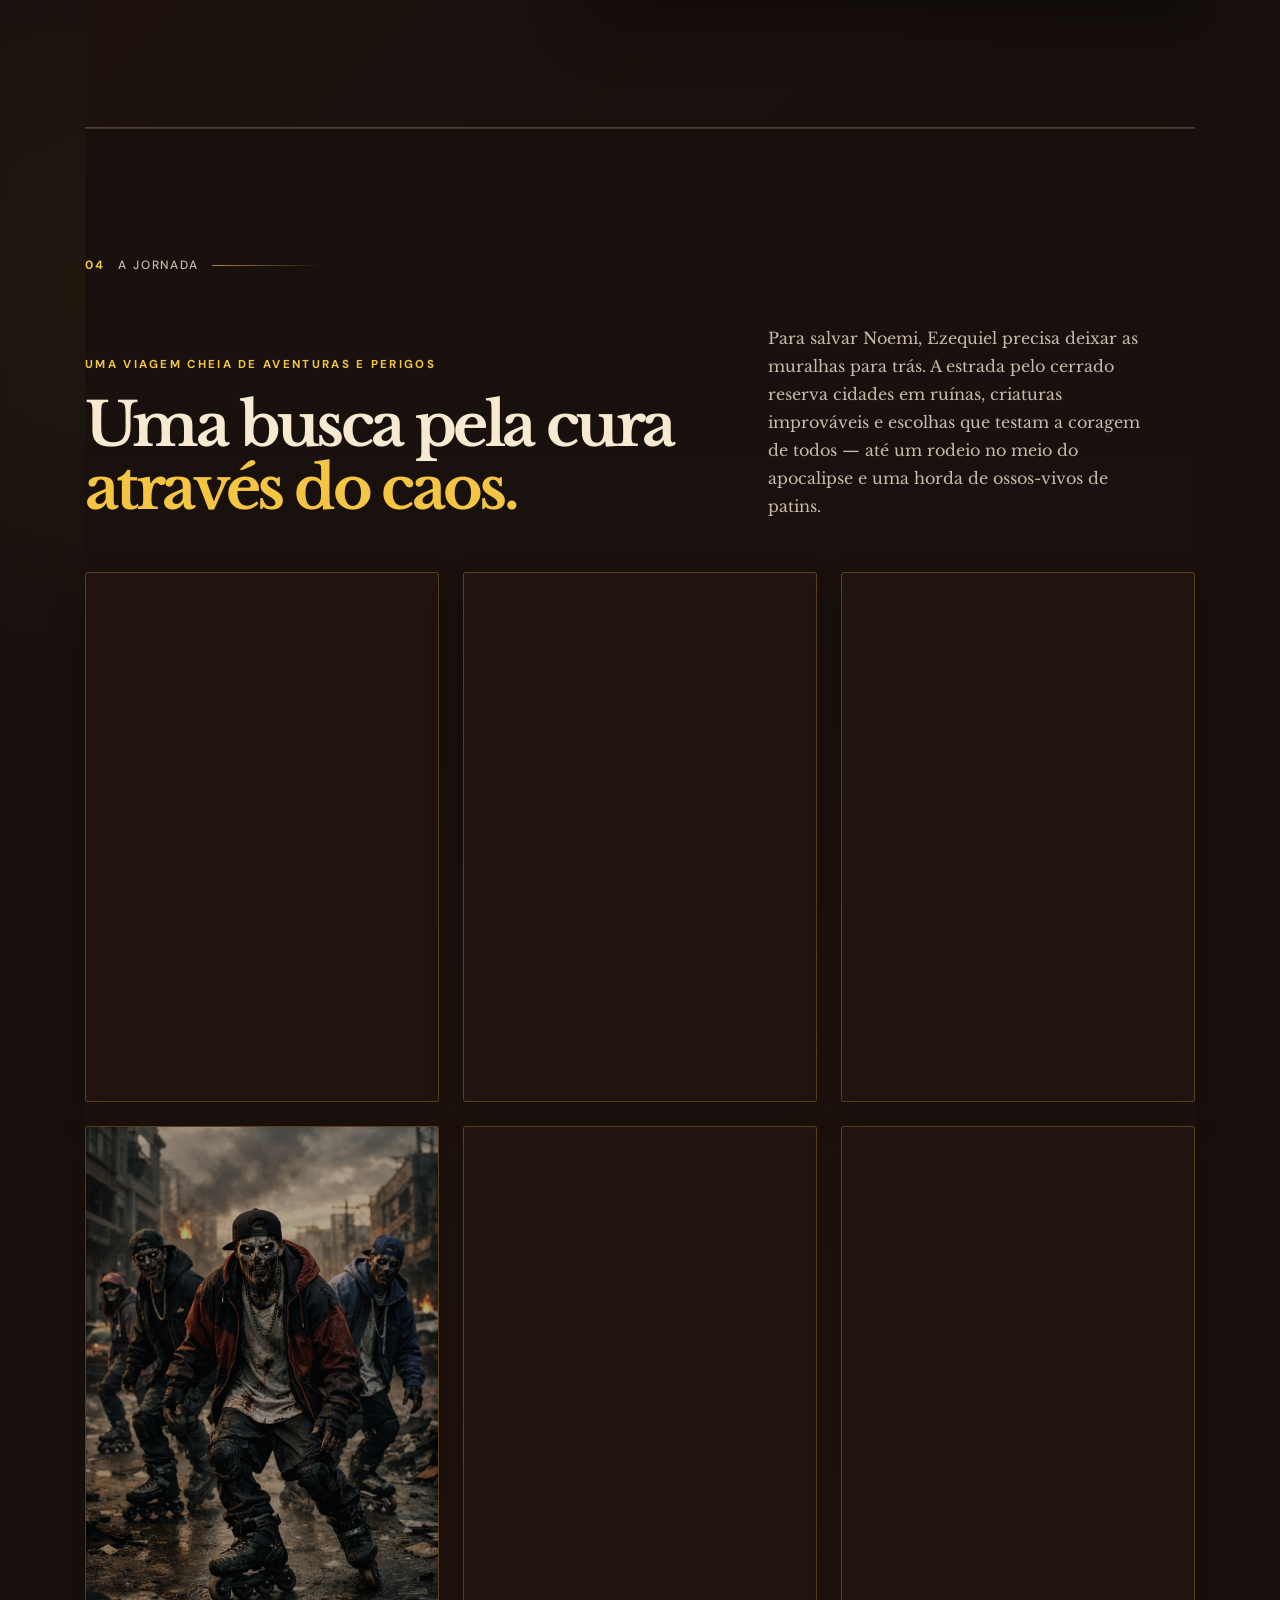
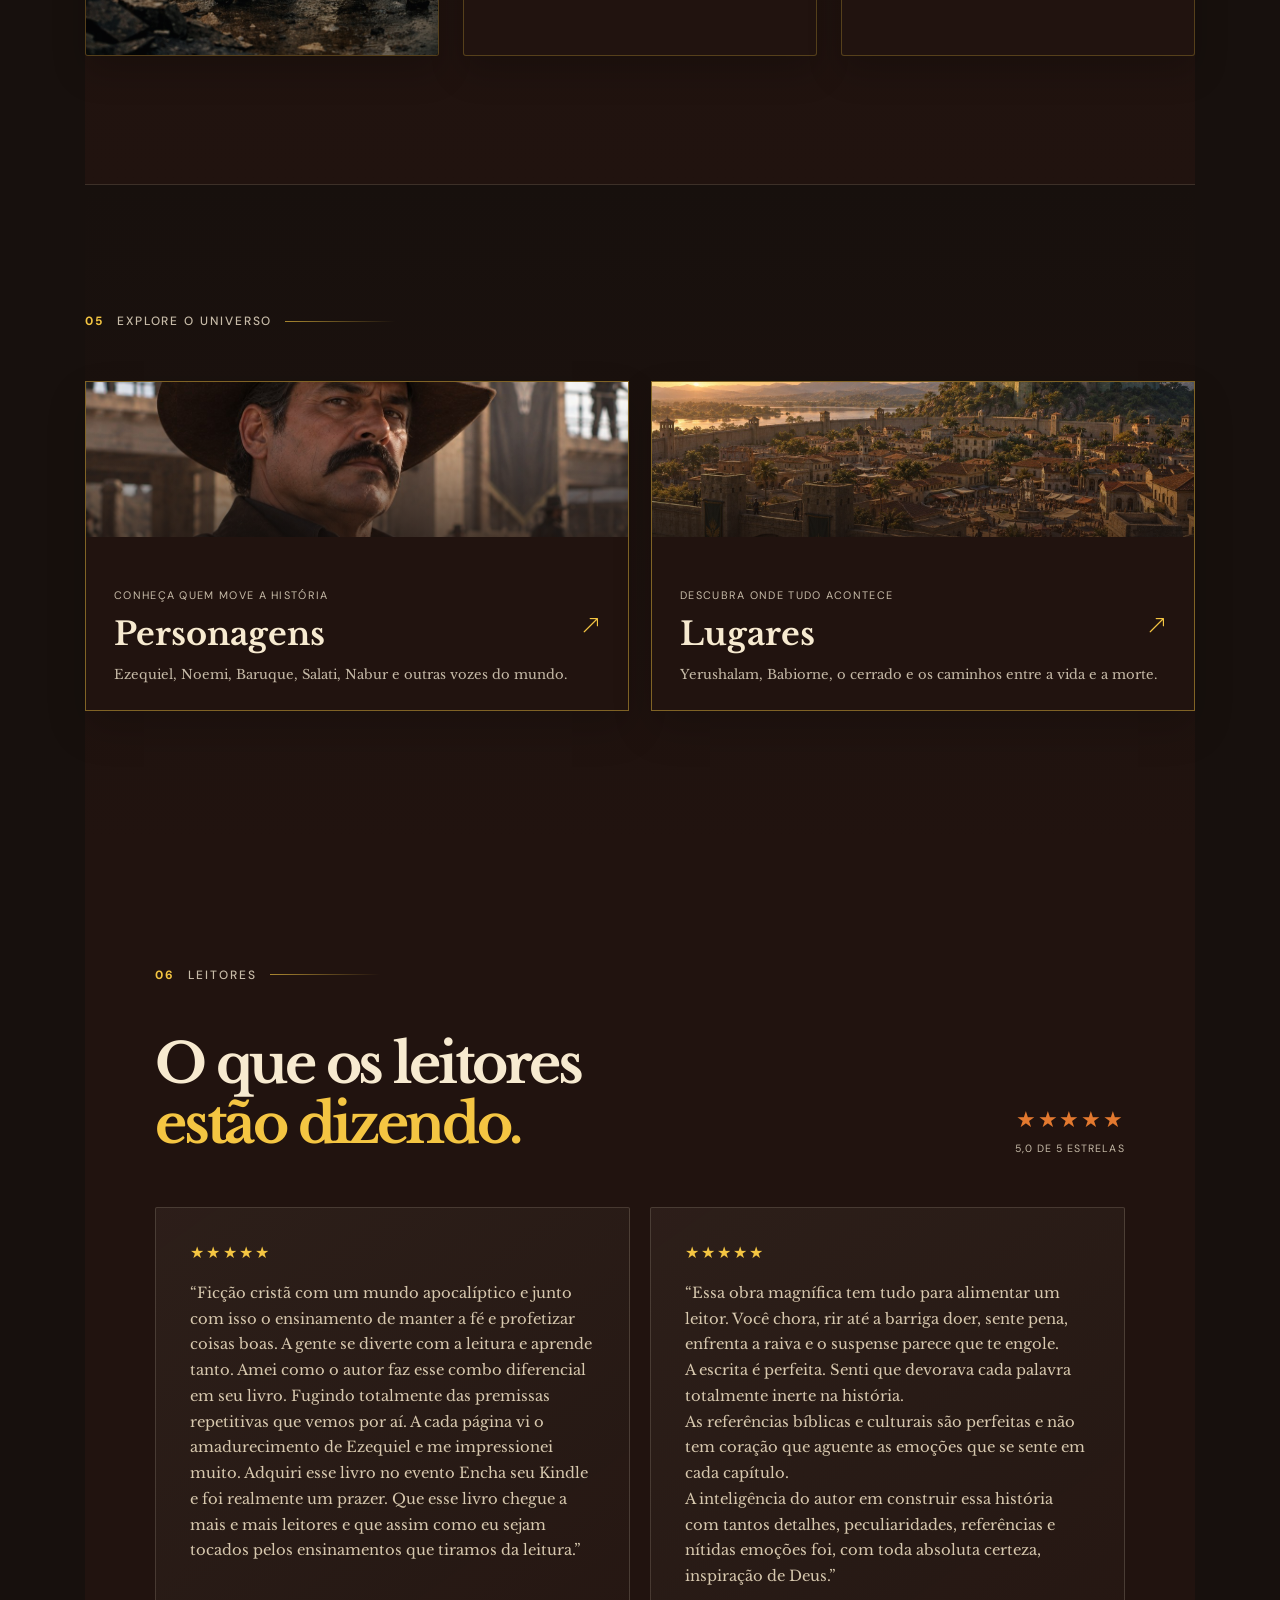
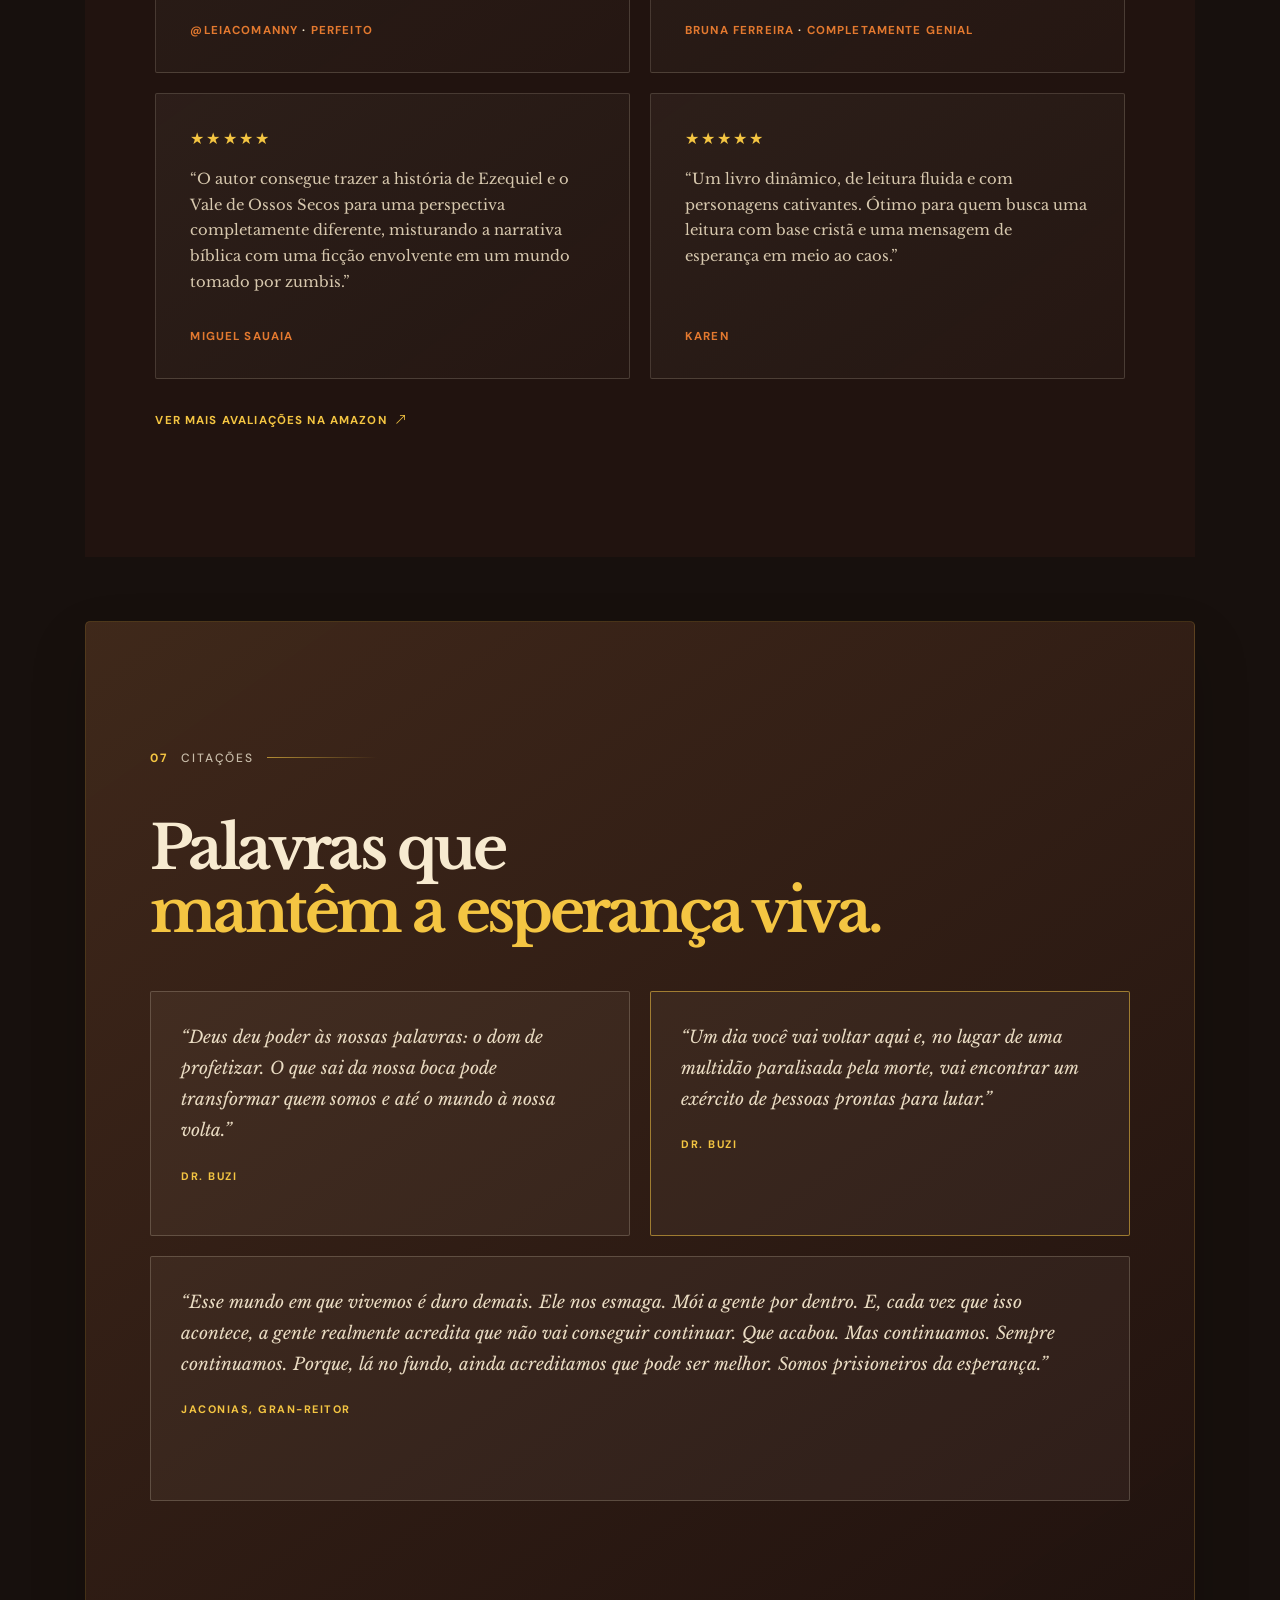
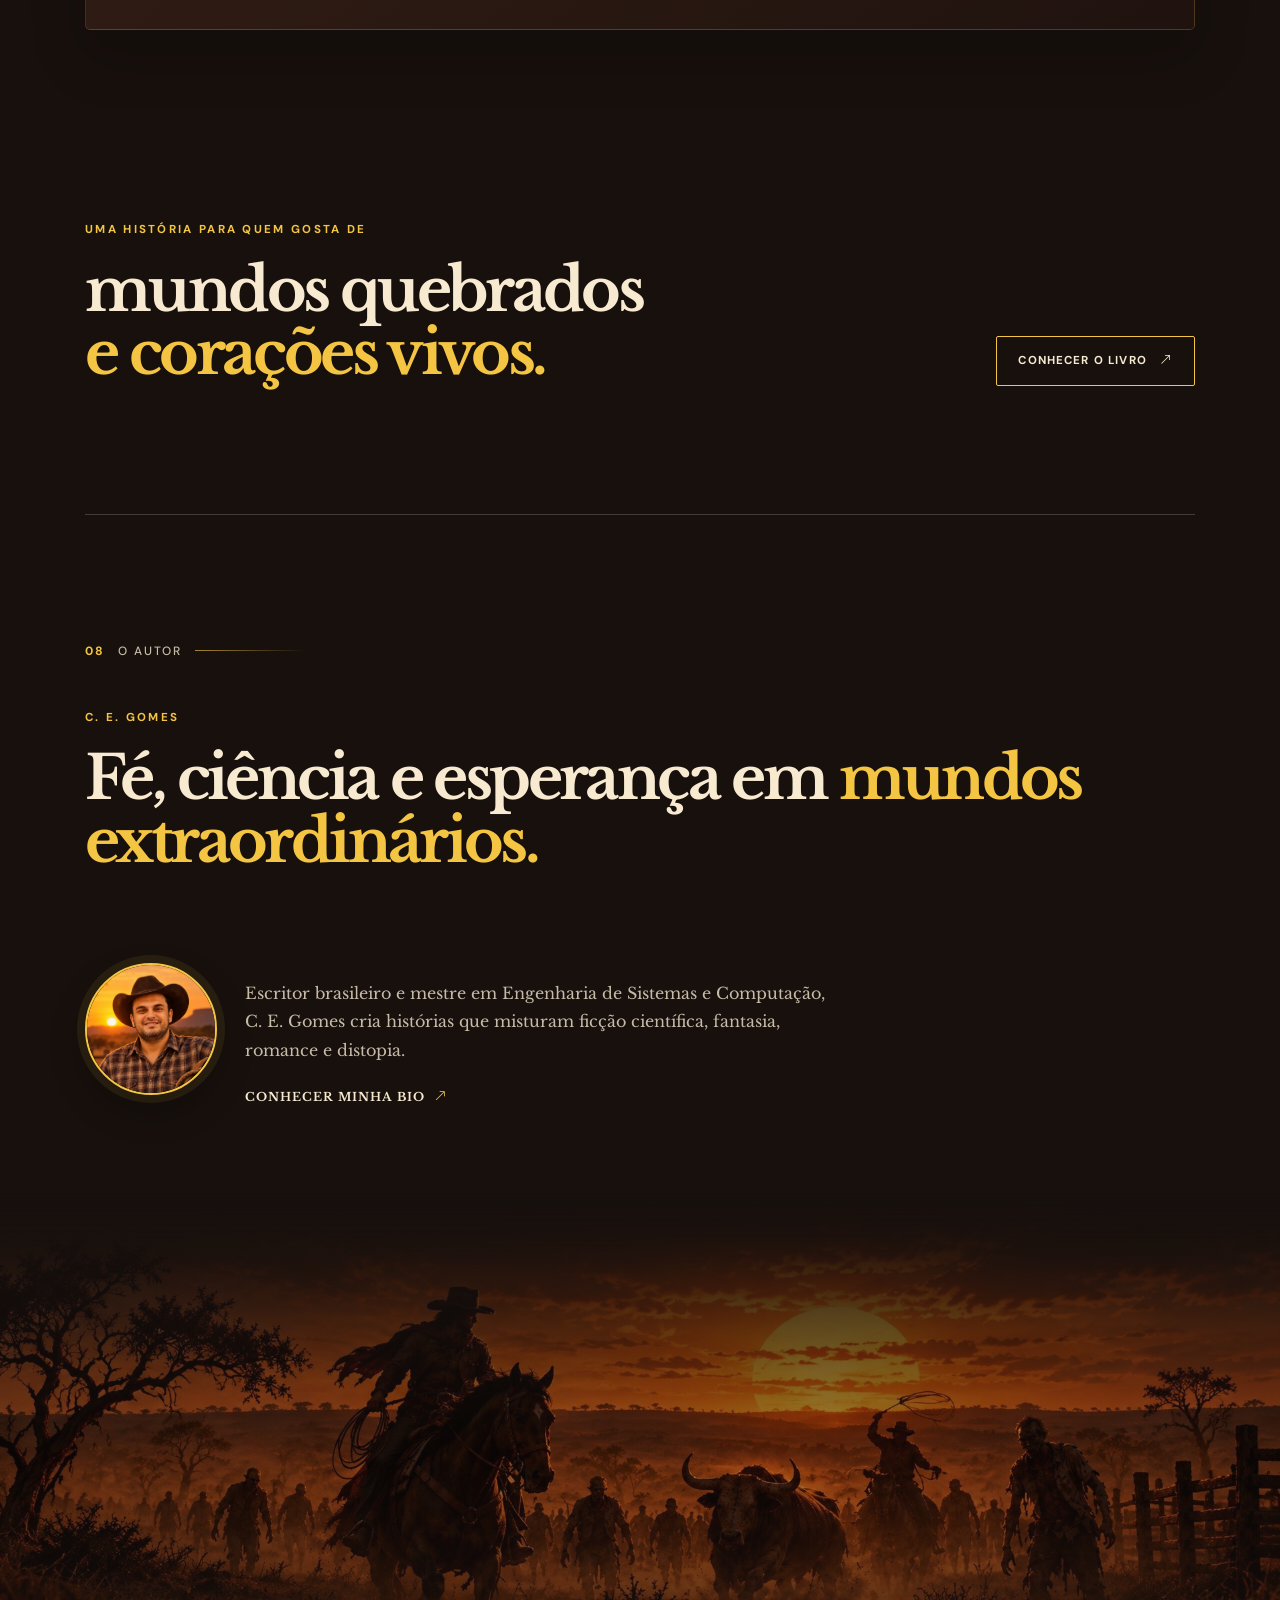
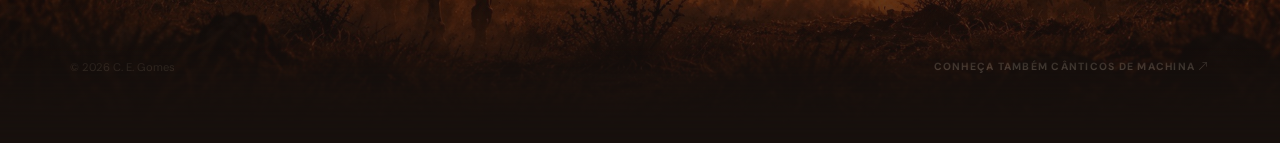
==== commit 4bdf5f53: "ajustes" ====
--- a/index.html
+++ b/index.html
@@ -29,6 +29,7 @@
   <link rel="stylesheet" href="css/styles.css">
   <link rel="stylesheet" href="css/mobile-fix.css">
   <link rel="stylesheet" href="css/nav-mobile.css">
+  <link rel="stylesheet" href="css/layout-refresh.css">
   <script type="application/ld+json">
   {
     "@context": "https://schema.org",
--- a/css/mobile-fix.css
+++ b/css/mobile-fix.css
@@ -689,3 +689,63 @@
     line-height:1.5;
   }
 }
+
+/* Entrada sutil do hero, também visível em telas pequenas. */
+@keyframes hero-copy-enter{
+  from{opacity:0;transform:translateY(18px)}
+  to{opacity:1;transform:translateY(0)}
+}
+@keyframes hero-visual-enter{
+  from{opacity:0;transform:translateY(26px) scale(.975)}
+  to{opacity:1;transform:translateY(0) scale(1)}
+}
+@keyframes hero-cover-breathe{
+  0%,100%{transform:scale(1)}
+  50%{transform:scale(1.025)}
+}
+@keyframes hero-glow-pulse{
+  0%,100%{opacity:.28;transform:scale(.96)}
+  50%{opacity:.42;transform:scale(1.06)}
+}
+.hero-copy>.kicker,
+.hero-copy>h1,
+.hero-copy>.lead,
+.hero-copy>.hero-review,
+.hero-copy>.hero-actions{
+  animation:hero-copy-enter .65s both cubic-bezier(.22,.8,.25,1);
+}
+.hero-copy>.kicker{animation-delay:80ms}
+.hero-copy>h1{animation-delay:150ms}
+.hero-copy>.lead{animation-delay:240ms}
+.hero-copy>.hero-review{animation-delay:330ms}
+.hero-copy>.hero-actions{animation-delay:410ms}
+.hero-visual{animation:hero-visual-enter .8s 220ms both cubic-bezier(.22,.8,.25,1)}
+.hero-visual .hero-tagline{animation:hero-copy-enter .6s 620ms both cubic-bezier(.22,.8,.25,1)}
+.hero-visual .hero-art img{animation:hero-cover-breathe 9s 1.1s ease-in-out infinite}
+.hero-visual .sun-glow{animation:hero-glow-pulse 5s 1s ease-in-out infinite}
+
+@media(max-width:700px){
+  .hero-copy>.kicker{animation-delay:40ms}
+  .hero-copy>h1{animation-delay:100ms}
+  .hero-copy>.lead{animation-delay:180ms}
+  .hero-copy>.hero-review{animation-delay:250ms}
+  .hero-copy>.hero-actions{animation-delay:320ms}
+  .hero-visual{animation-delay:240ms}
+  .hero-visual .hero-tagline{animation-delay:550ms}
+}
+
+@media(prefers-reduced-motion:reduce){
+  .hero-copy>.kicker,
+  .hero-copy>h1,
+  .hero-copy>.lead,
+  .hero-copy>.hero-review,
+  .hero-copy>.hero-actions,
+  .hero-visual,
+  .hero-visual .hero-tagline,
+  .hero-visual .hero-art img,
+  .hero-visual .sun-glow{
+    animation:none;
+    opacity:1;
+    transform:none;
+  }
+}
--- a/css/layout-refresh.css
+++ b/css/layout-refresh.css
@@ -0,0 +1,154 @@
+/* Camada final de composição: ritmo, contraste e superfícies consistentes. */
+:root {
+  --page-gutter: max(5.5vw, calc((100vw - 1240px) / 2));
+  --panel: rgba(40, 25, 18, .78);
+  --panel-line: rgba(244, 197, 66, .24);
+  --soft-gold: rgba(244, 197, 66, .09);
+}
+
+body {
+  background:
+    radial-gradient(circle at 82% 5%, rgba(227, 121, 47, .12), transparent 26rem),
+    radial-gradient(circle at 8% 45%, rgba(244, 197, 66, .045), transparent 24rem),
+    var(--dark);
+}
+
+.site-header {
+  padding: 18px var(--page-gutter);
+  border-bottom-color: rgba(247, 234, 208, .1);
+}
+
+.site-header nav { gap: clamp(18px, 2.4vw, 36px); }
+.site-header nav a, .header-buy { letter-spacing: .1em; }
+.site-header.is-scrolled { backdrop-filter: blur(14px); }
+
+.section {
+  width: min(89vw, var(--content-width));
+  padding-top: clamp(78px, 10vw, 142px);
+  padding-bottom: clamp(78px, 10vw, 142px);
+}
+
+.section-tag {
+  display: flex;
+  align-items: center;
+  gap: 13px;
+  margin-bottom: clamp(32px, 4vw, 52px);
+}
+
+.section-tag::after {
+  content: "";
+  width: min(110px, 12vw);
+  height: 1px;
+  background: linear-gradient(90deg, rgba(244, 197, 66, .65), transparent);
+}
+
+.book-section, .book-trailer, .romance-section, .adventures, .reviews,
+.universe-explore, .universe-links, .place-note, .couple-section,
+.secondary-section, .villain-section, .others-section, .supporting,
+.world, .featured-quotes {
+  border-top-color: rgba(247, 234, 208, .13);
+}
+
+.book-grid, .book-trailer-grid, .romance-grid, .author-grid {
+  gap: clamp(34px, 7vw, 92px);
+}
+
+.book-intro .quote {
+  max-width: 15ch;
+  color: #f7ead0;
+  font-size: clamp(1.8rem, 3vw, 2.85rem);
+  line-height: 1.25;
+}
+
+.book-facts.structured-facts {
+  align-self: start;
+  padding: clamp(26px, 3.4vw, 42px);
+  border: 1px solid var(--panel-line);
+  background: linear-gradient(145deg, var(--soft-gold), rgba(247, 234, 208, .025));
+  box-shadow: 0 22px 45px rgba(0, 0, 0, .15);
+}
+
+.book-facts.structured-facts .fact-group + .fact-group {
+  margin-top: 26px;
+  padding-top: 26px;
+  border-top: 1px solid rgba(247, 234, 208, .13);
+}
+
+.book-trailer-video, .romance-image {
+  border-radius: 4px;
+  box-shadow: 0 24px 60px rgba(0, 0, 0, .32), 0 0 0 1px rgba(244, 197, 66, .13);
+}
+
+.verse-section { position: relative; overflow: hidden; }
+.verse-section::before {
+  content: "";
+  position: absolute;
+  z-index: 0;
+  top: 0;
+  left: 50%;
+  width: min(860px, 120vw);
+  height: 100%;
+  transform: translateX(-50%);
+  pointer-events: none;
+  background: radial-gradient(ellipse at 50% 38%, rgba(244, 197, 66, .1), transparent 63%);
+}
+.verse-section > * { position: relative; z-index: 1; }
+
+.adventure-grid { gap: clamp(12px, 2vw, 24px); }
+.adventure-grid article {
+  border-radius: 3px;
+  box-shadow: 0 16px 34px rgba(0, 0, 0, .2);
+}
+
+.universe-explore-grid a, .universe-card-grid a {
+  overflow: hidden;
+  box-shadow: 0 18px 38px rgba(0, 0, 0, .16);
+}
+
+.review-grid blockquote {
+  display: flex;
+  min-height: 100%;
+  flex-direction: column;
+  padding: clamp(24px, 3vw, 34px);
+  border-color: rgba(247, 234, 208, .16);
+  background: linear-gradient(145deg, rgba(247, 234, 208, .055), rgba(247, 234, 208, .018));
+}
+.review-grid cite { margin-top: auto; padding-top: 8px; }
+
+.featured-quotes {
+  margin-top: clamp(30px, 5vw, 72px);
+  margin-bottom: clamp(30px, 5vw, 72px);
+  padding-right: clamp(24px, 5vw, 72px);
+  padding-left: clamp(24px, 5vw, 72px);
+  border: 1px solid rgba(244, 197, 66, .16);
+  border-radius: 5px;
+  background: linear-gradient(145deg, rgba(66, 42, 28, .94), rgba(33, 19, 15, .96));
+  box-shadow: 0 26px 55px rgba(0, 0, 0, .18);
+}
+
+.subpage-hero {
+  width: min(89vw, var(--content-width));
+  margin: 0 auto;
+  padding-right: min(18vw, 260px);
+}
+.subpage-hero h1 { text-wrap: balance; }
+.place-card { border: 1px solid rgba(244, 197, 66, .18); border-radius: 3px; }
+
+.sample-book {
+  border-radius: 4px;
+  box-shadow: 0 34px 100px rgba(0, 0, 0, .42), 0 0 0 8px rgba(247, 234, 208, .04);
+}
+
+@media (max-width: 700px) {
+  :root { --page-gutter: 6vw; }
+  .site-header { padding: 14px var(--page-gutter); }
+  .section { width: 88vw; padding-top: 72px; padding-bottom: 72px; }
+  .section-tag { margin-bottom: 28px; }
+  .section-tag::after { width: 58px; }
+  .book-facts.structured-facts { padding: 24px 20px; }
+  .book-trailer-grid, .romance-grid, .author-grid { gap: 34px; }
+  .subpage-hero { width: 88vw; padding-right: 0; }
+  .review-grid blockquote { padding: 24px; }
+  .featured-quotes { margin-top: 24px; margin-bottom: 24px; padding-right: 22px; padding-left: 22px; }
+  .sample-book { box-shadow: 0 22px 60px rgba(0, 0, 0, .36), 0 0 0 5px rgba(247, 234, 208, .04); }
+}
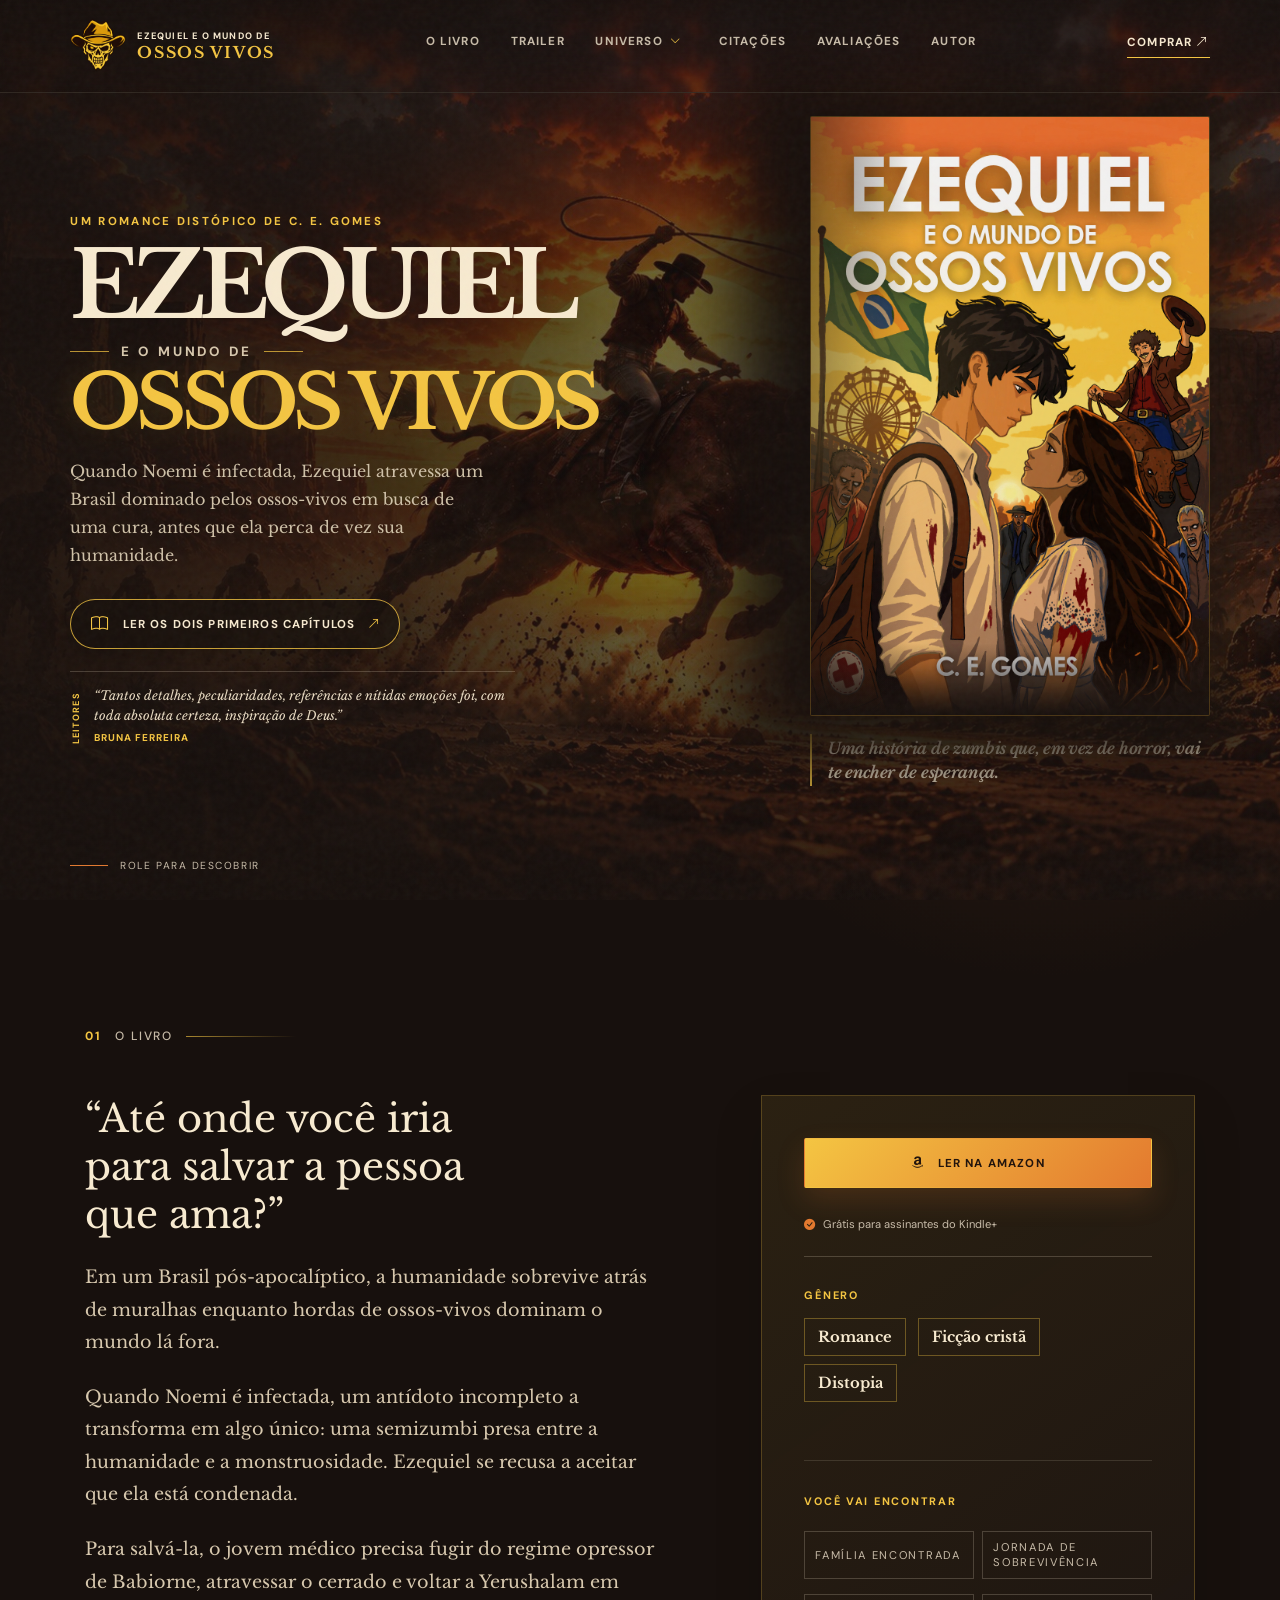
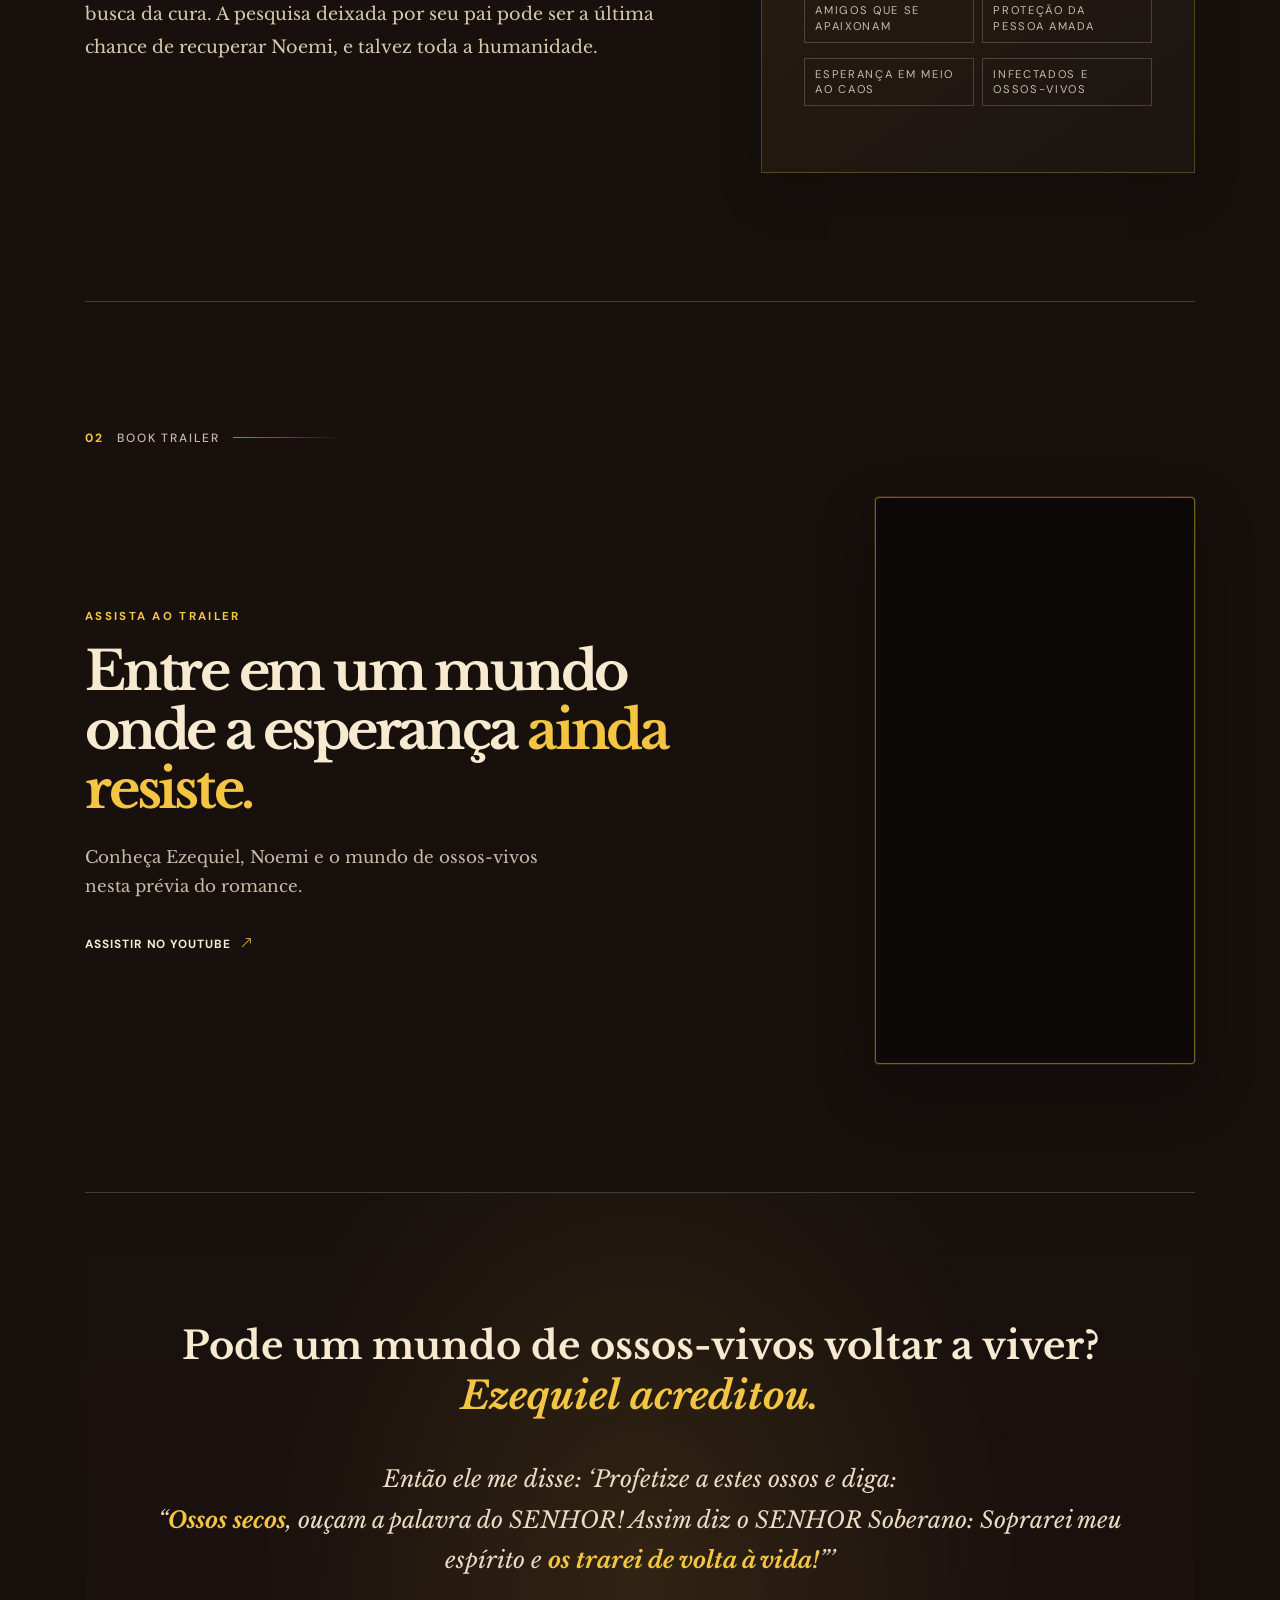
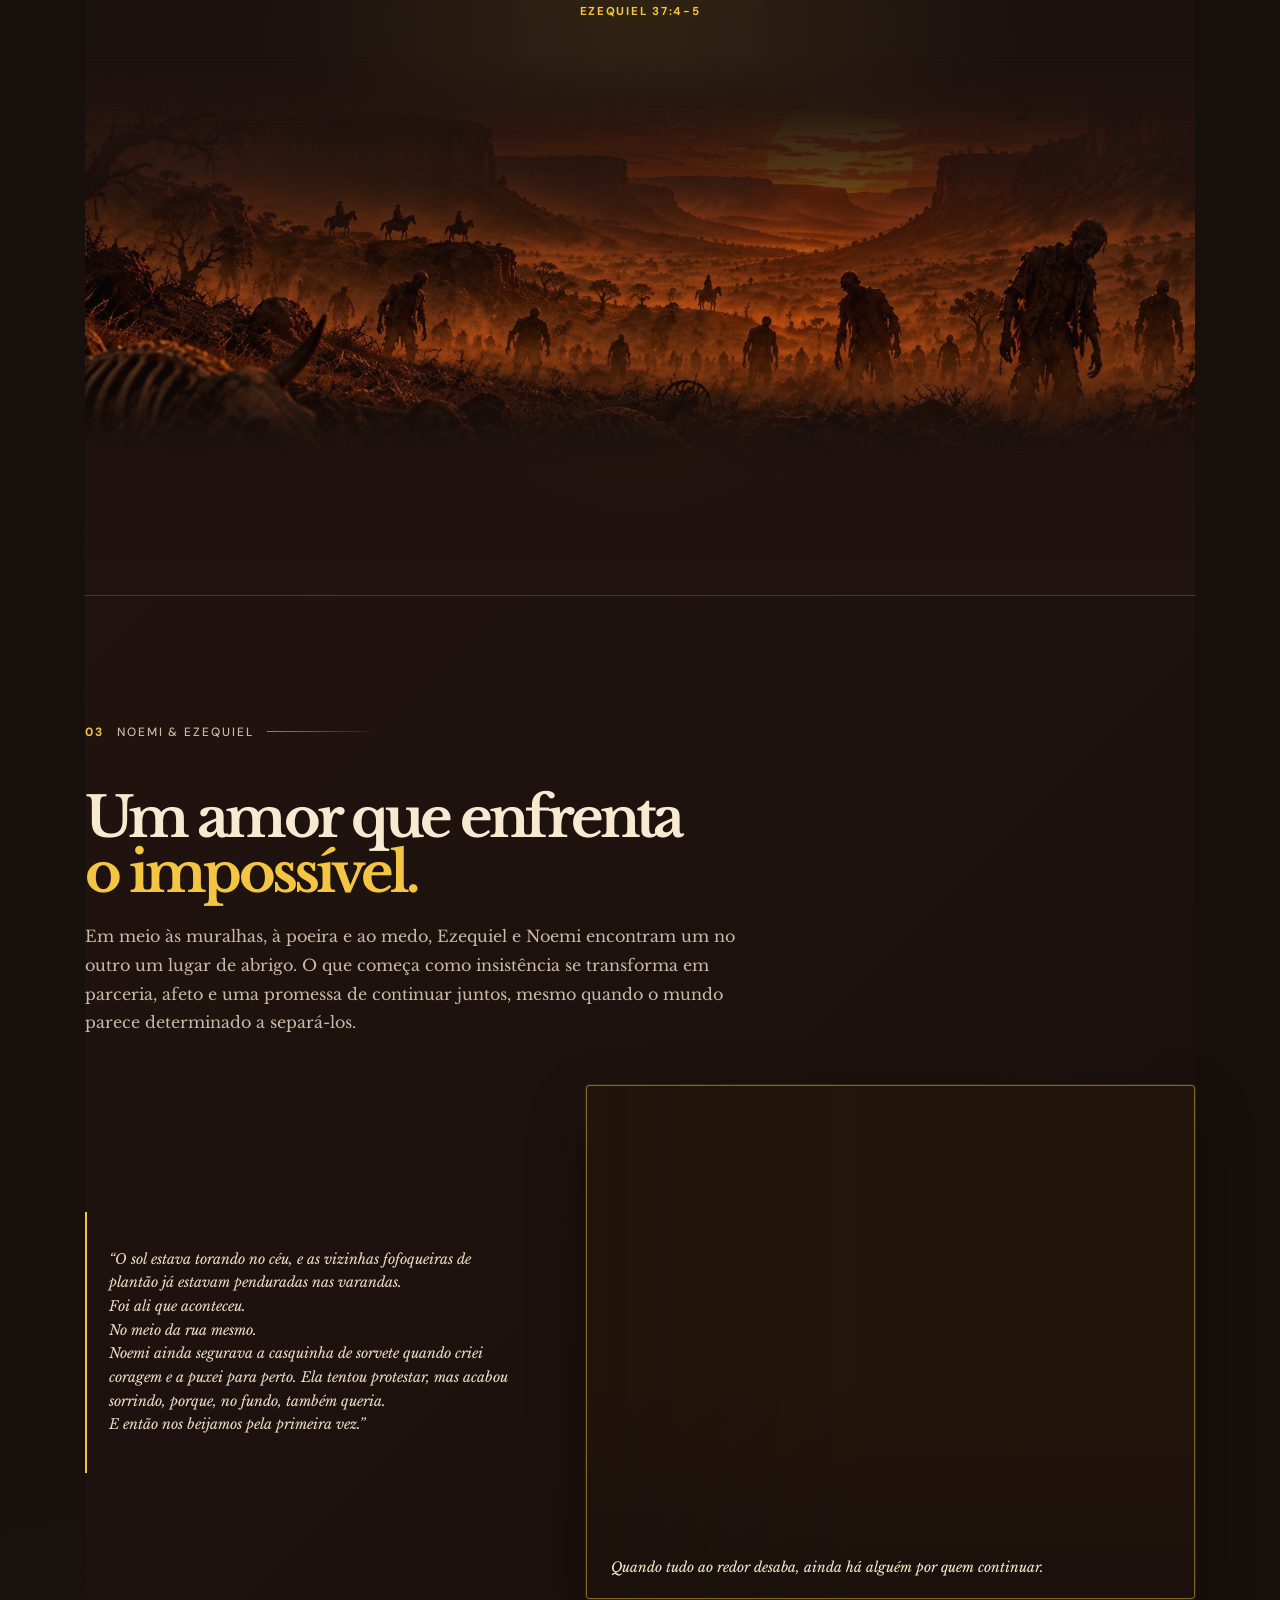
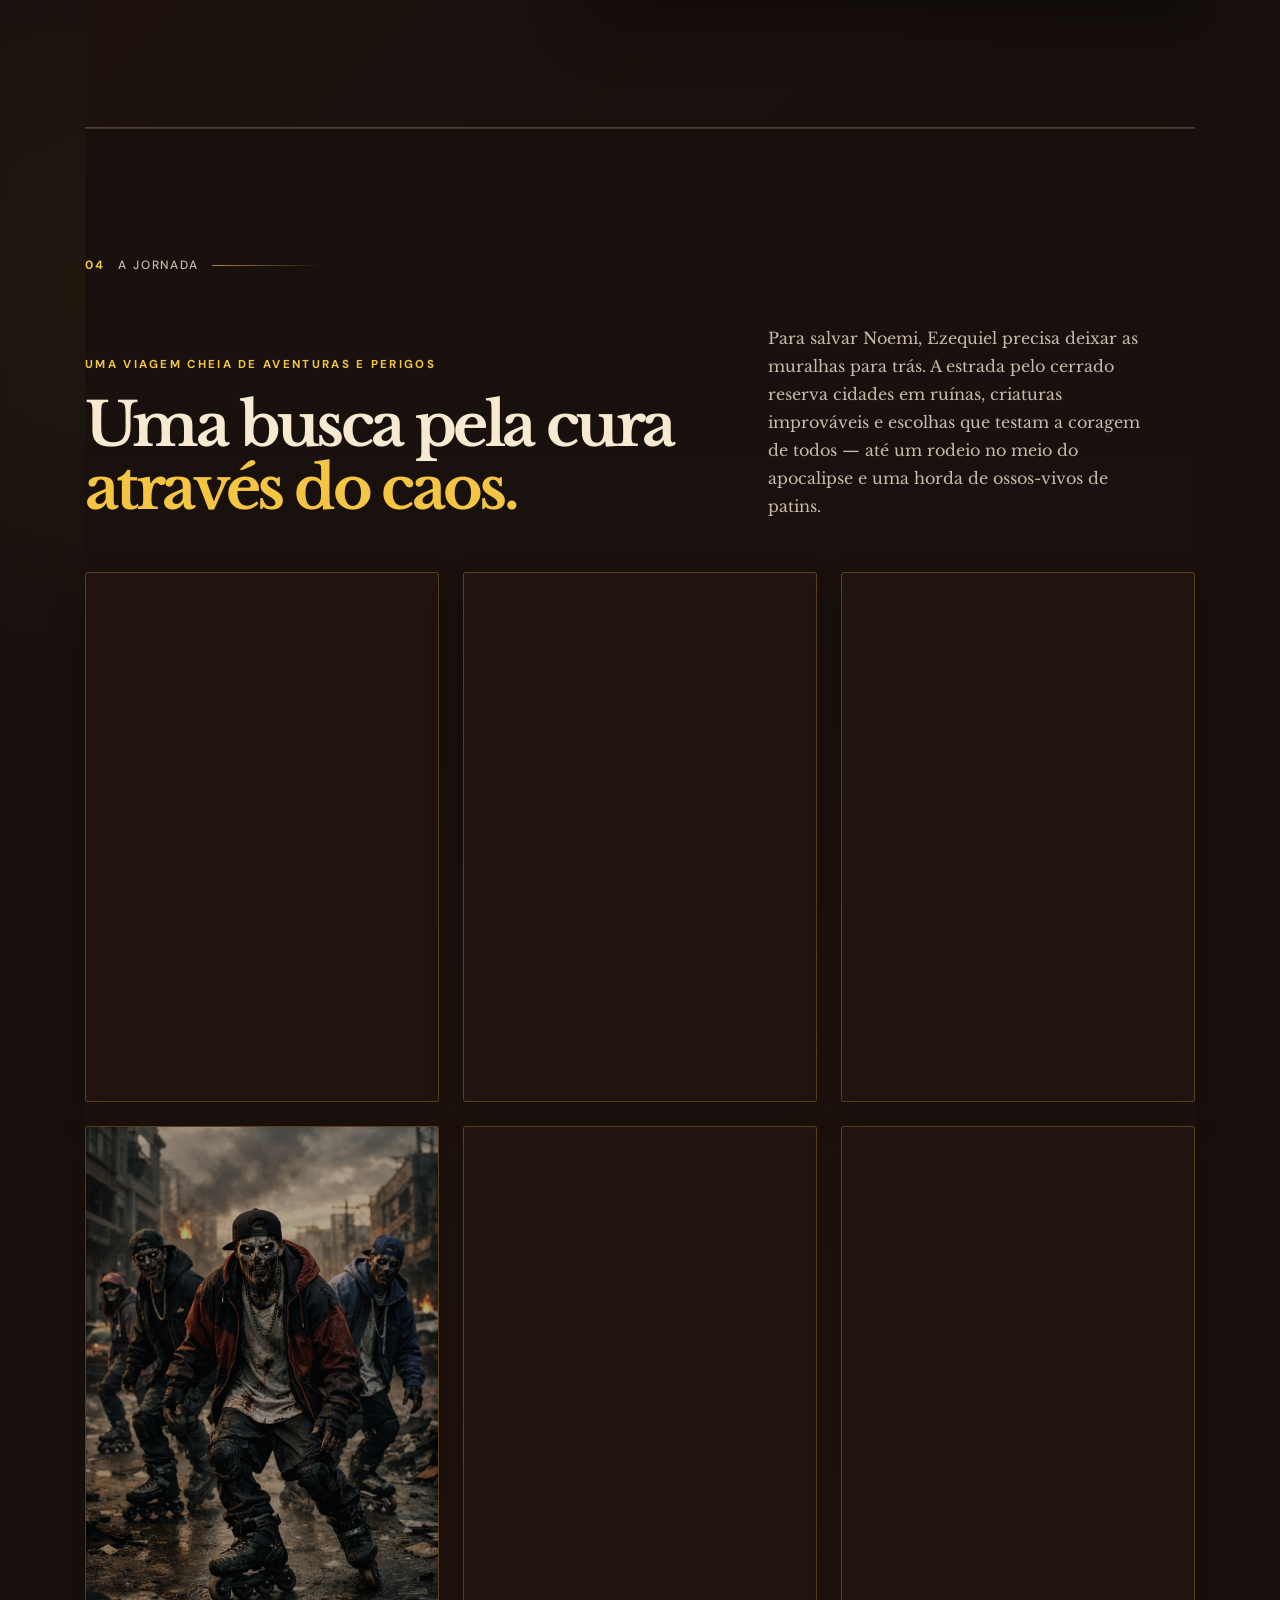
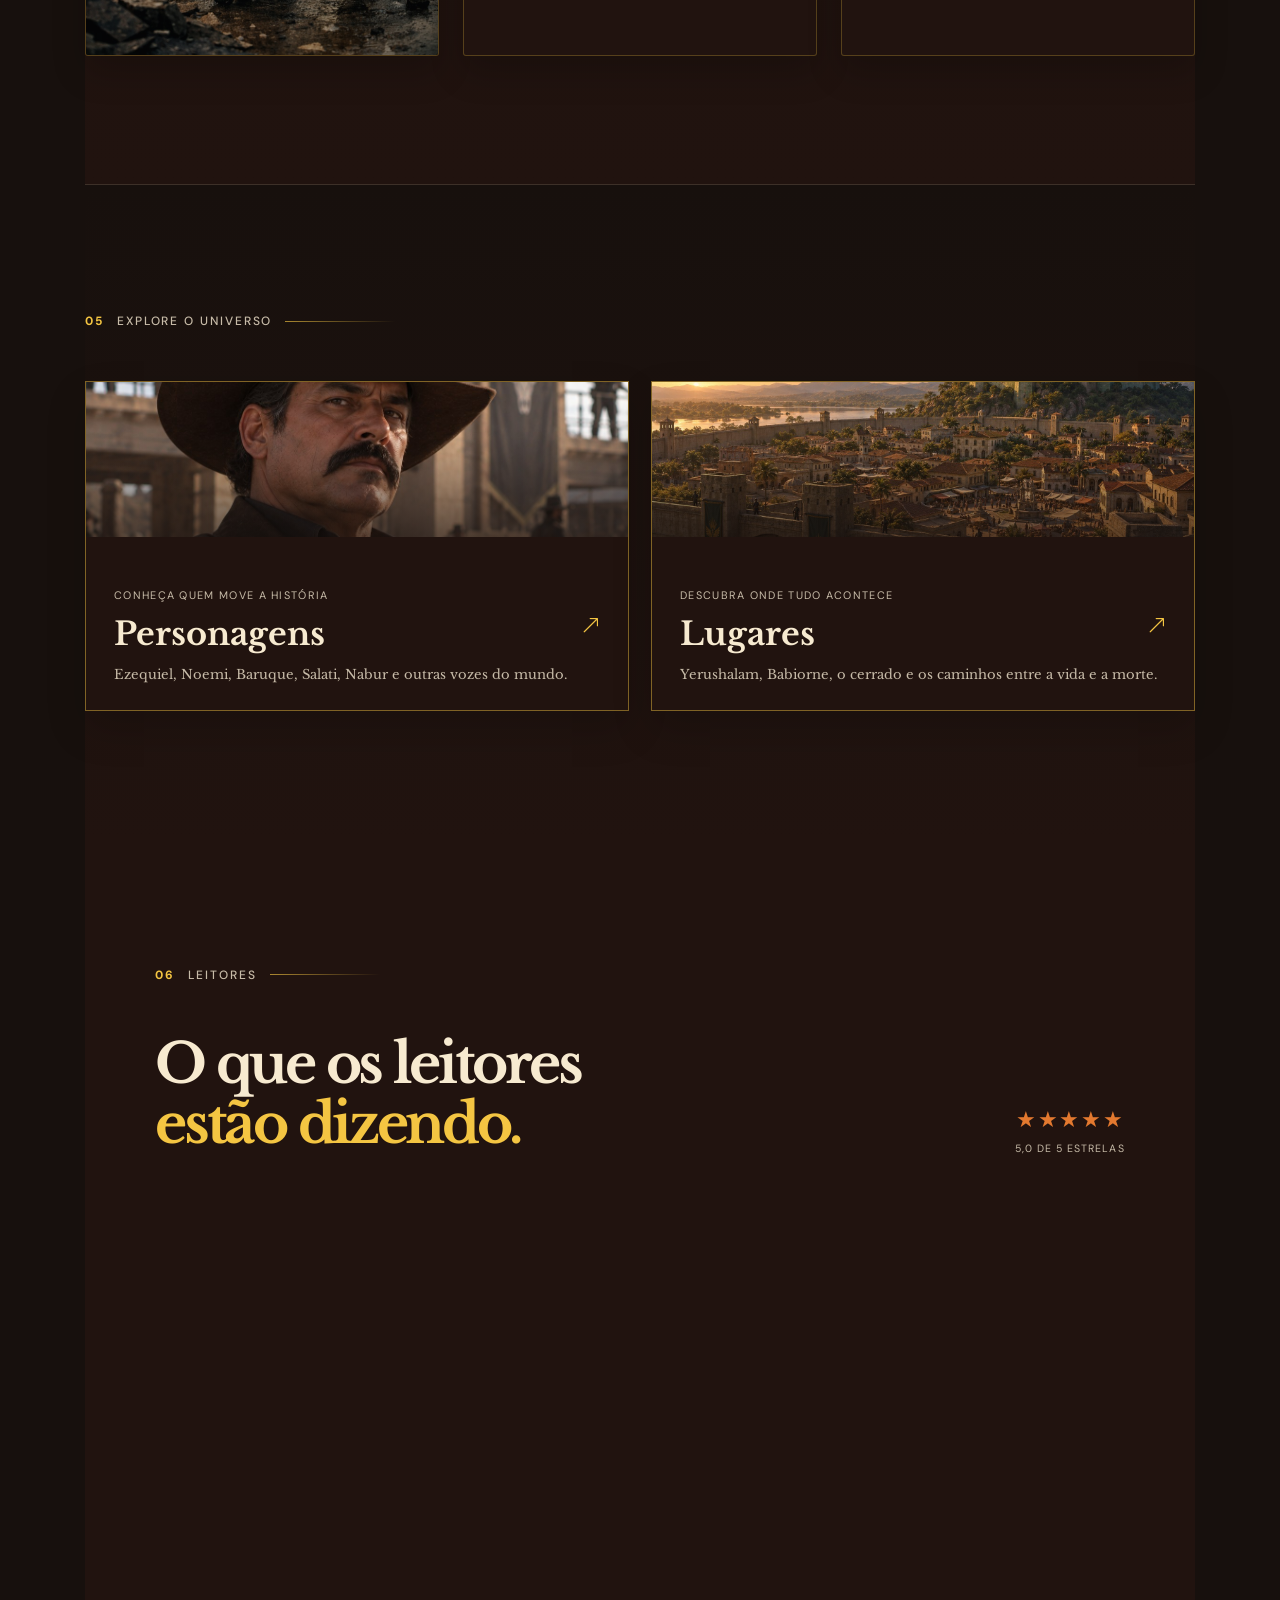
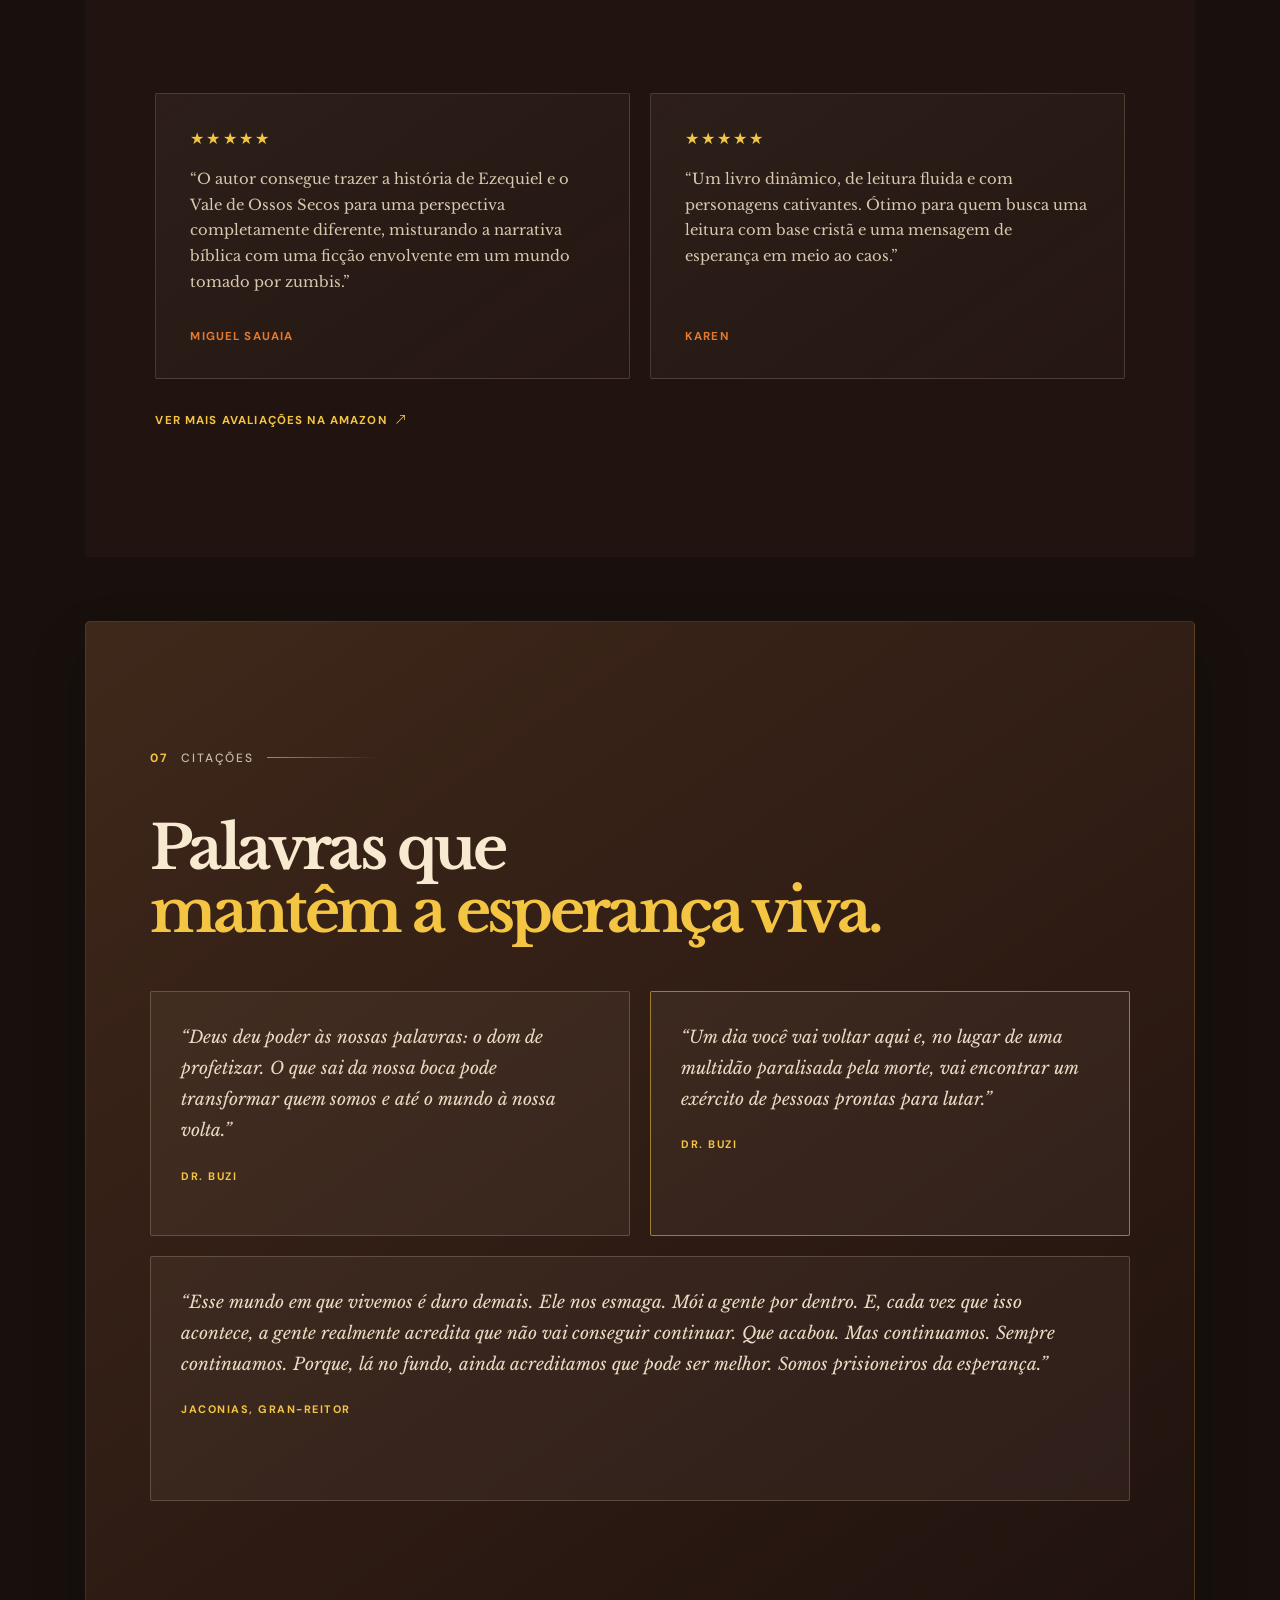
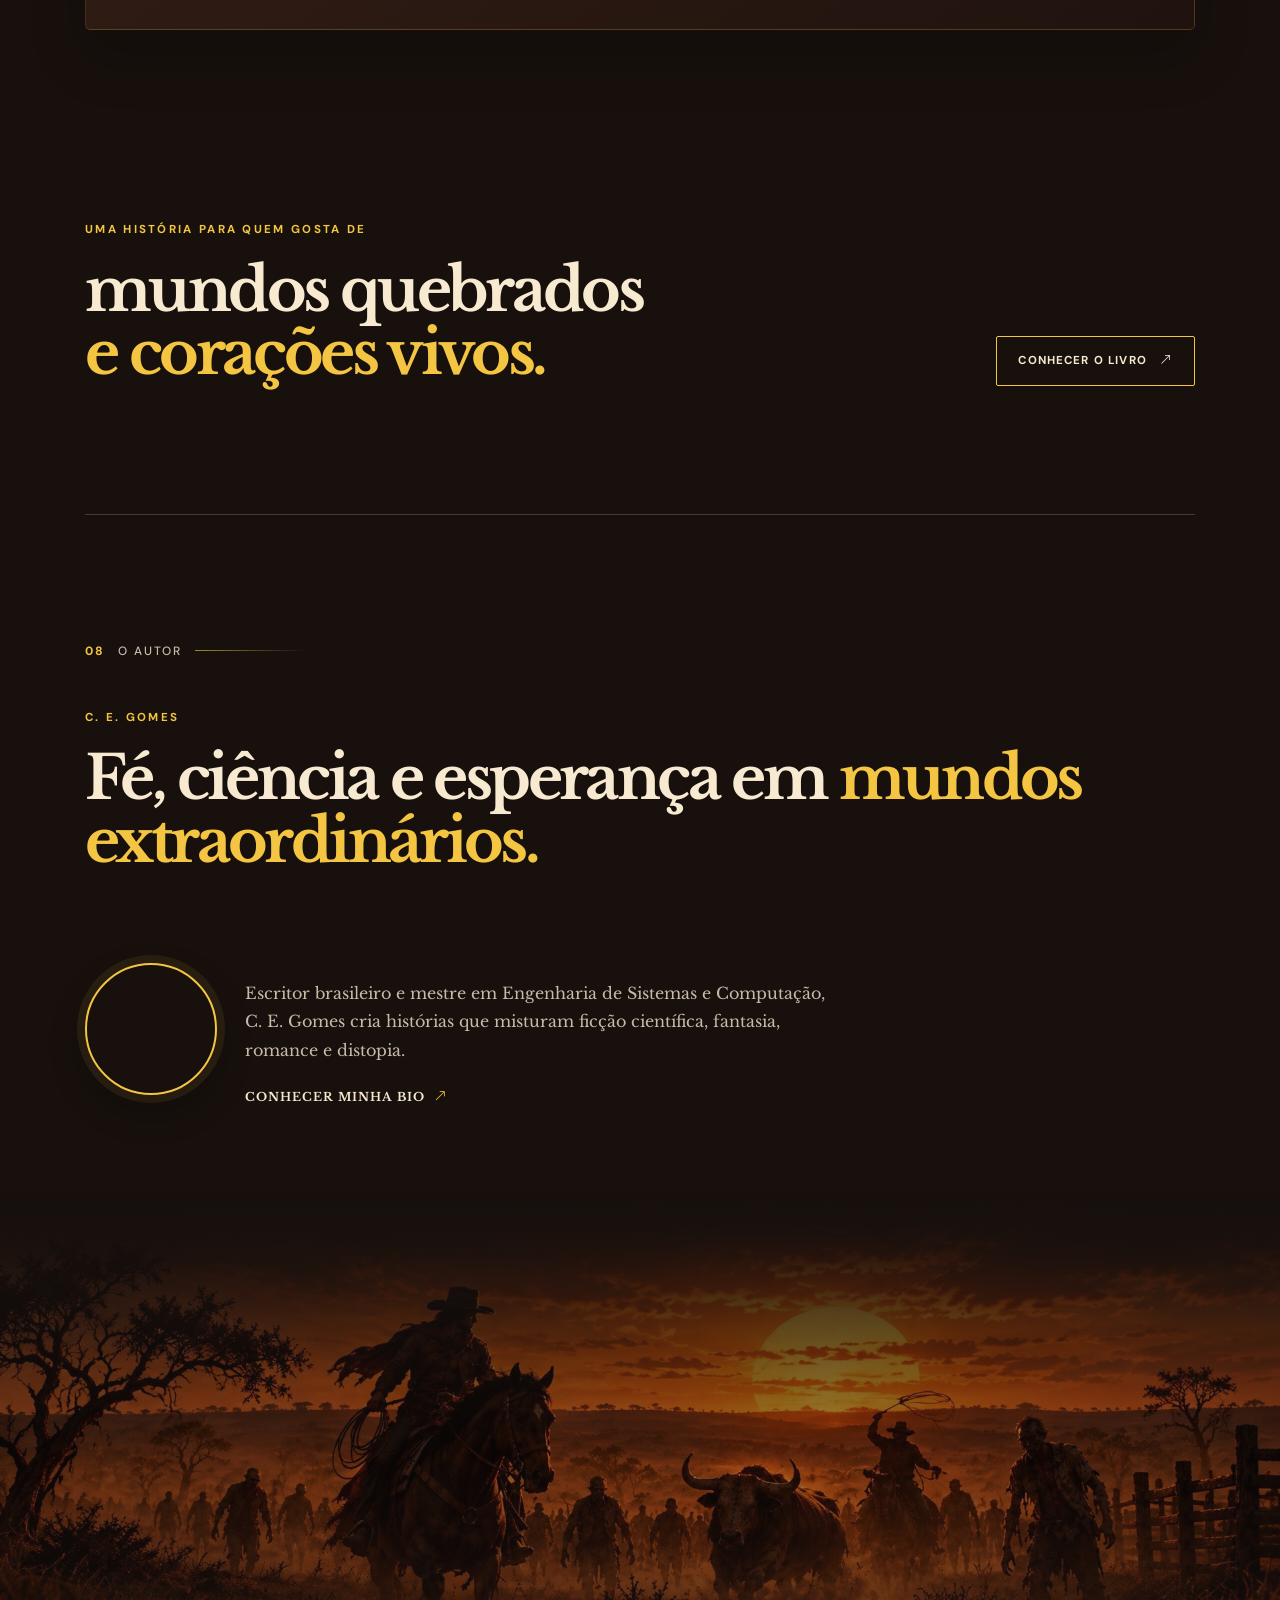
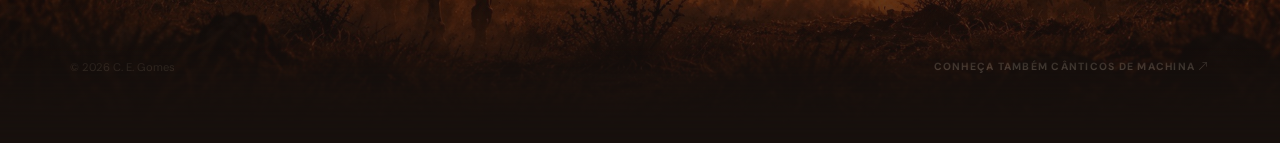
==== commit ecc66813: "correcao 2" ====
--- a/index.html
+++ b/index.html
@@ -116,7 +116,7 @@
           </div>
           <a class="button button-primary static-buy" href="https://a.co/d/0dIUBMt1" target="_blank"
             rel="noopener noreferrer"><i class="bi bi-amazon"></i> Ler na Amazon</a><small class="static-note"><i
-              class="bi bi-check-circle-fill"></i> Grátis para assinantes do Kindle Unlimited</small>
+              class="bi bi-check-circle-fill"></i> Grátis para assinantes do Kindle+</small>
         </div>
       </div>
     </section>
